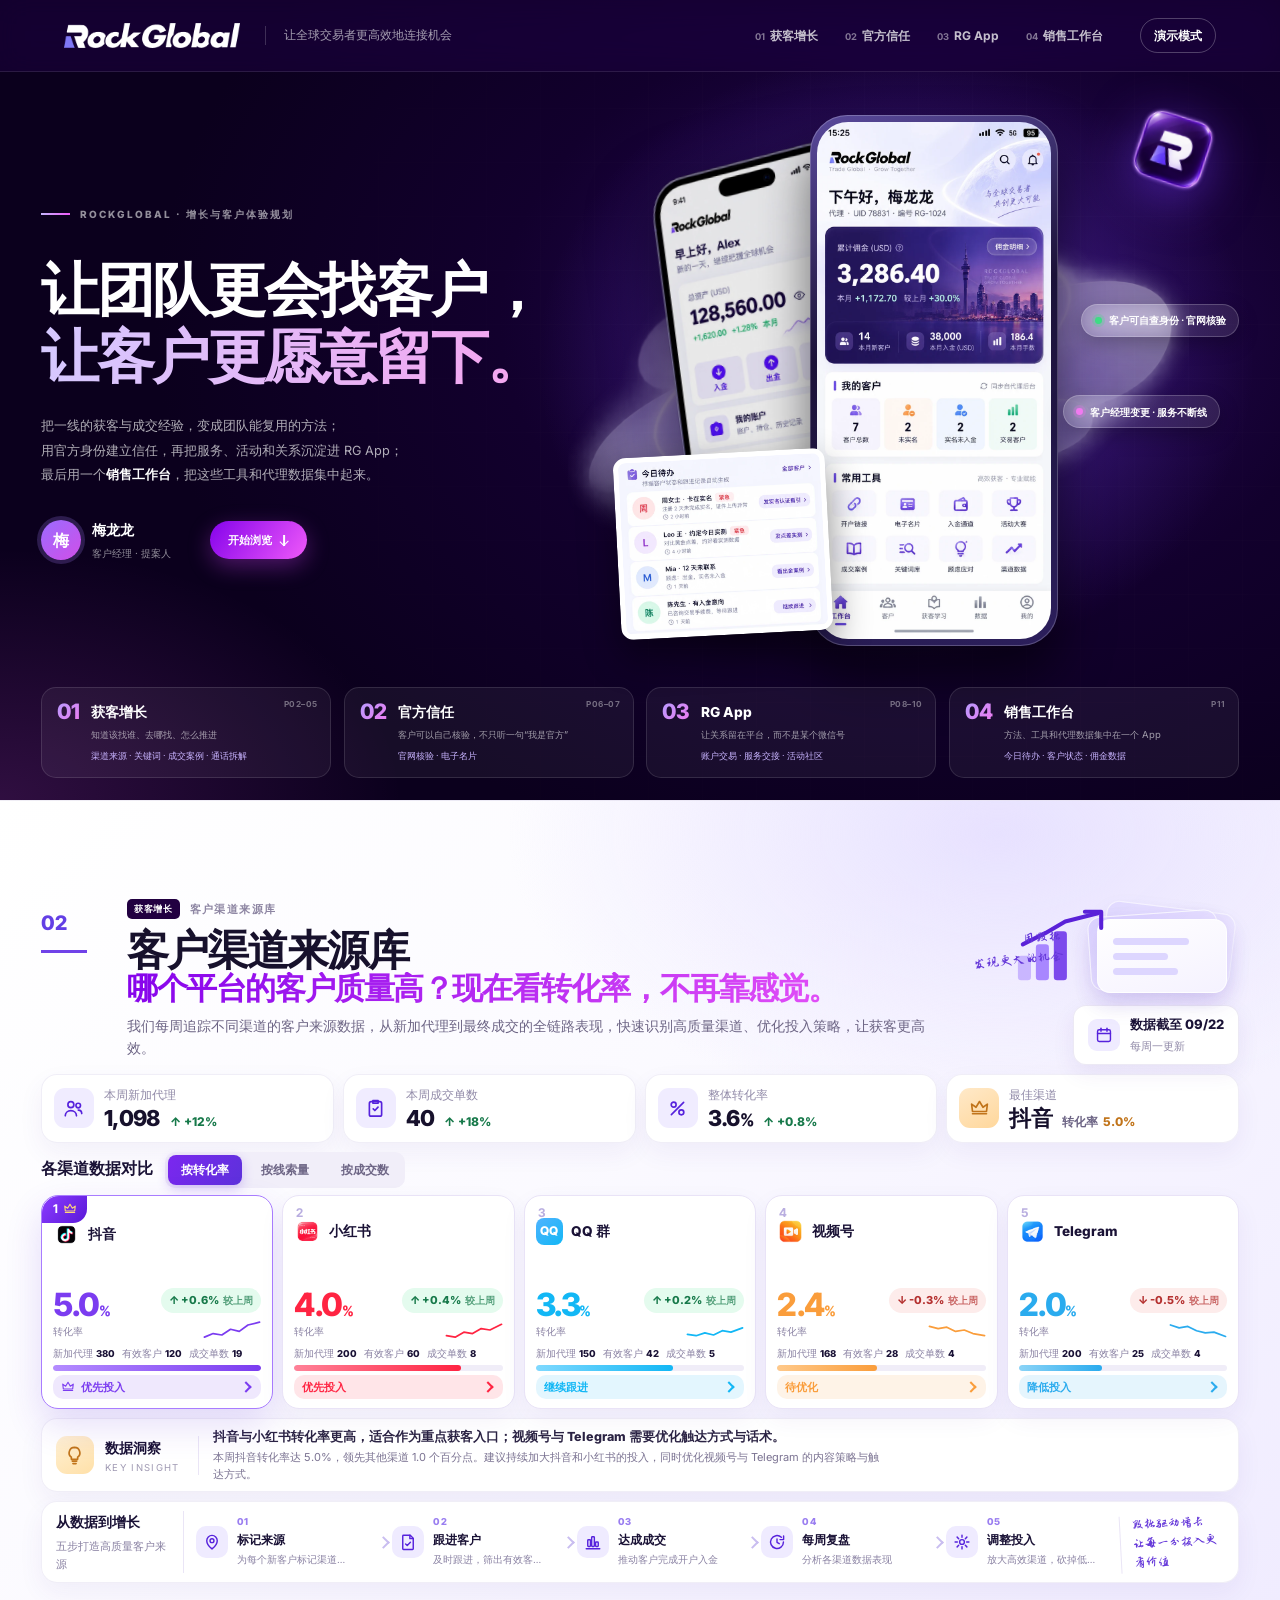
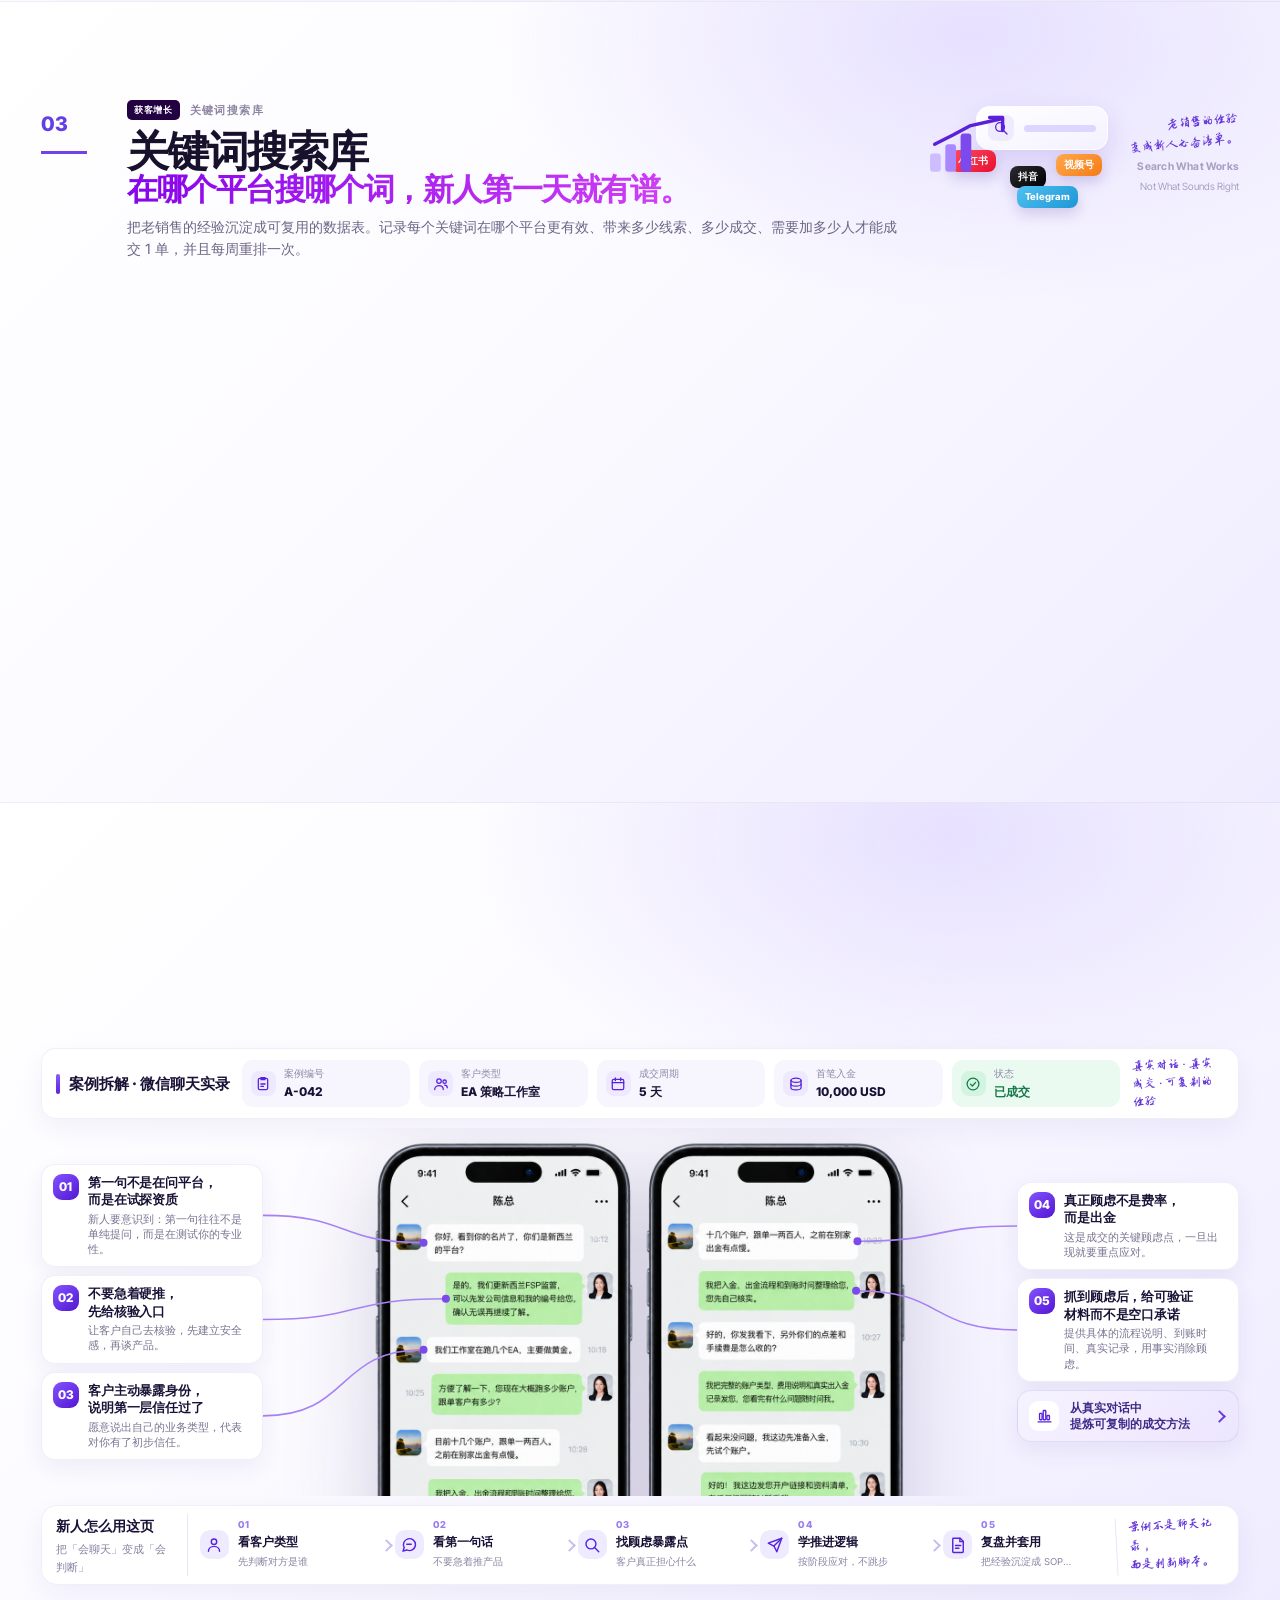
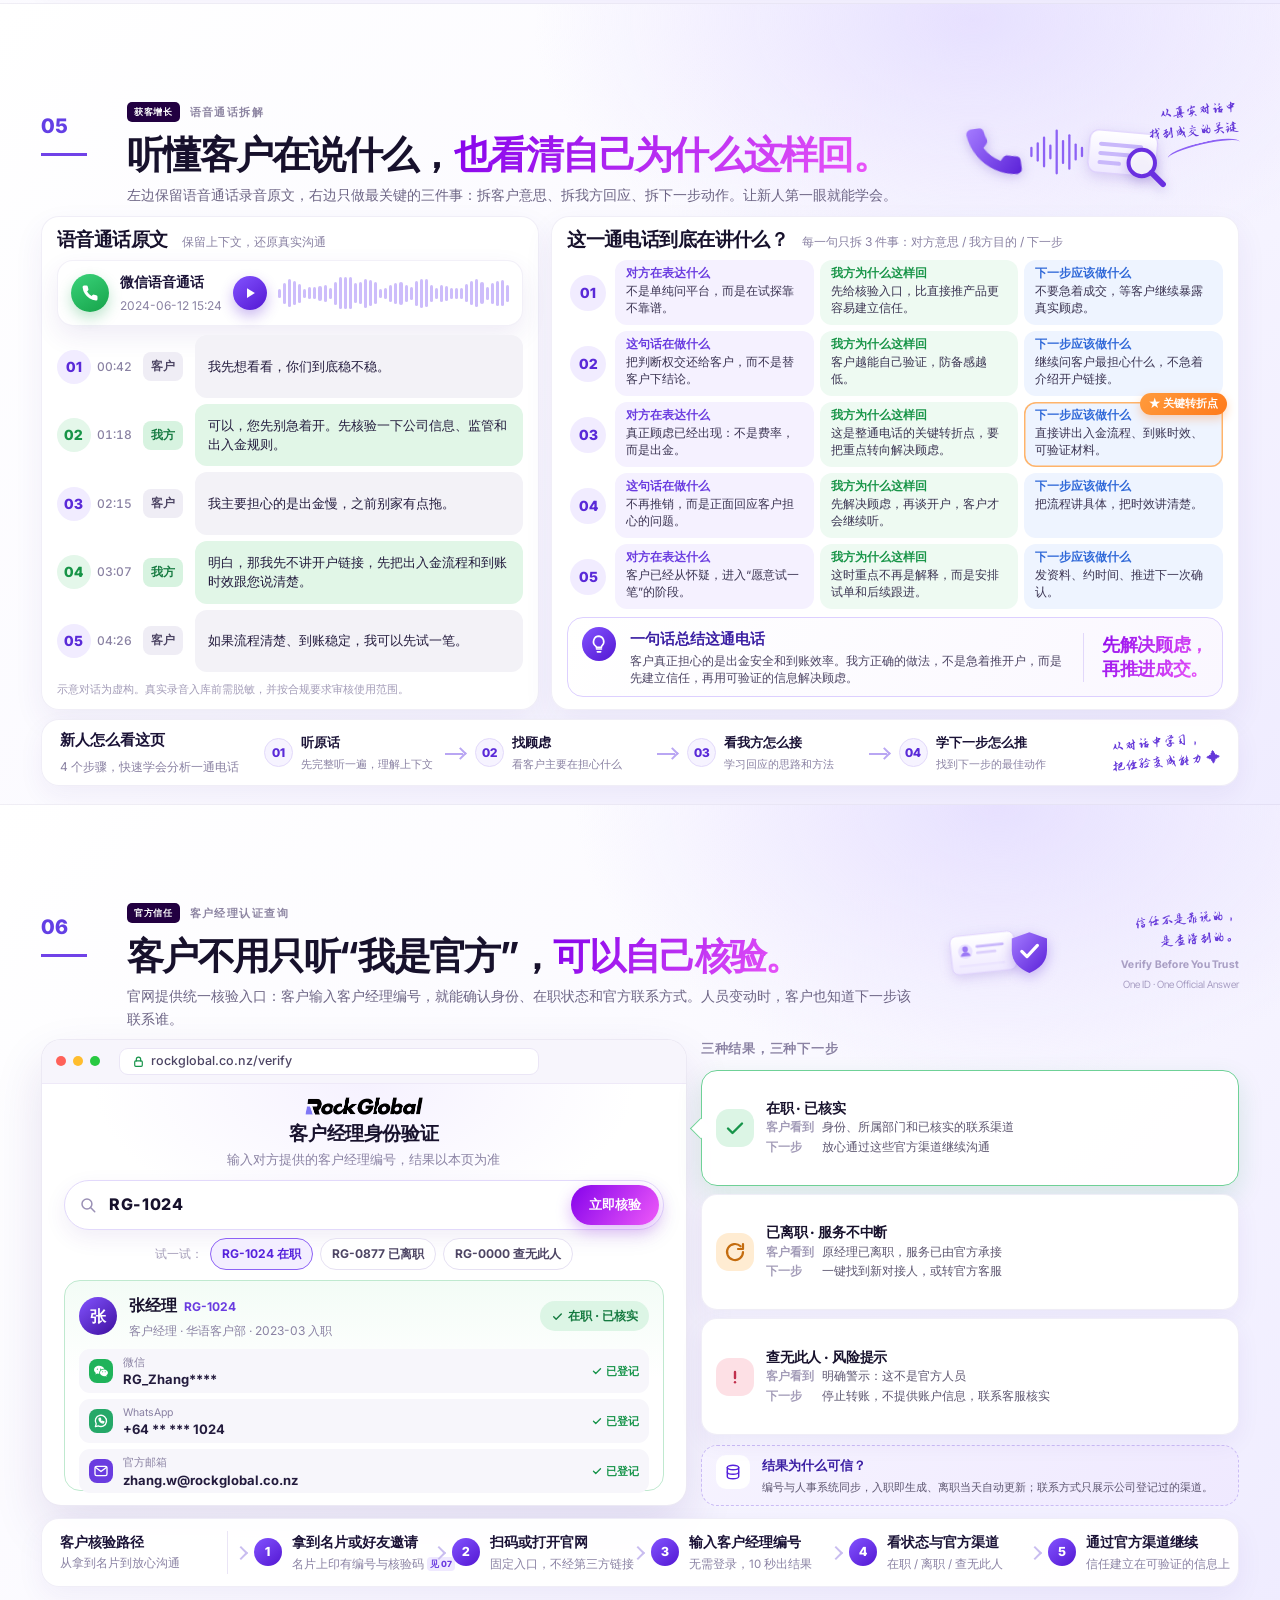
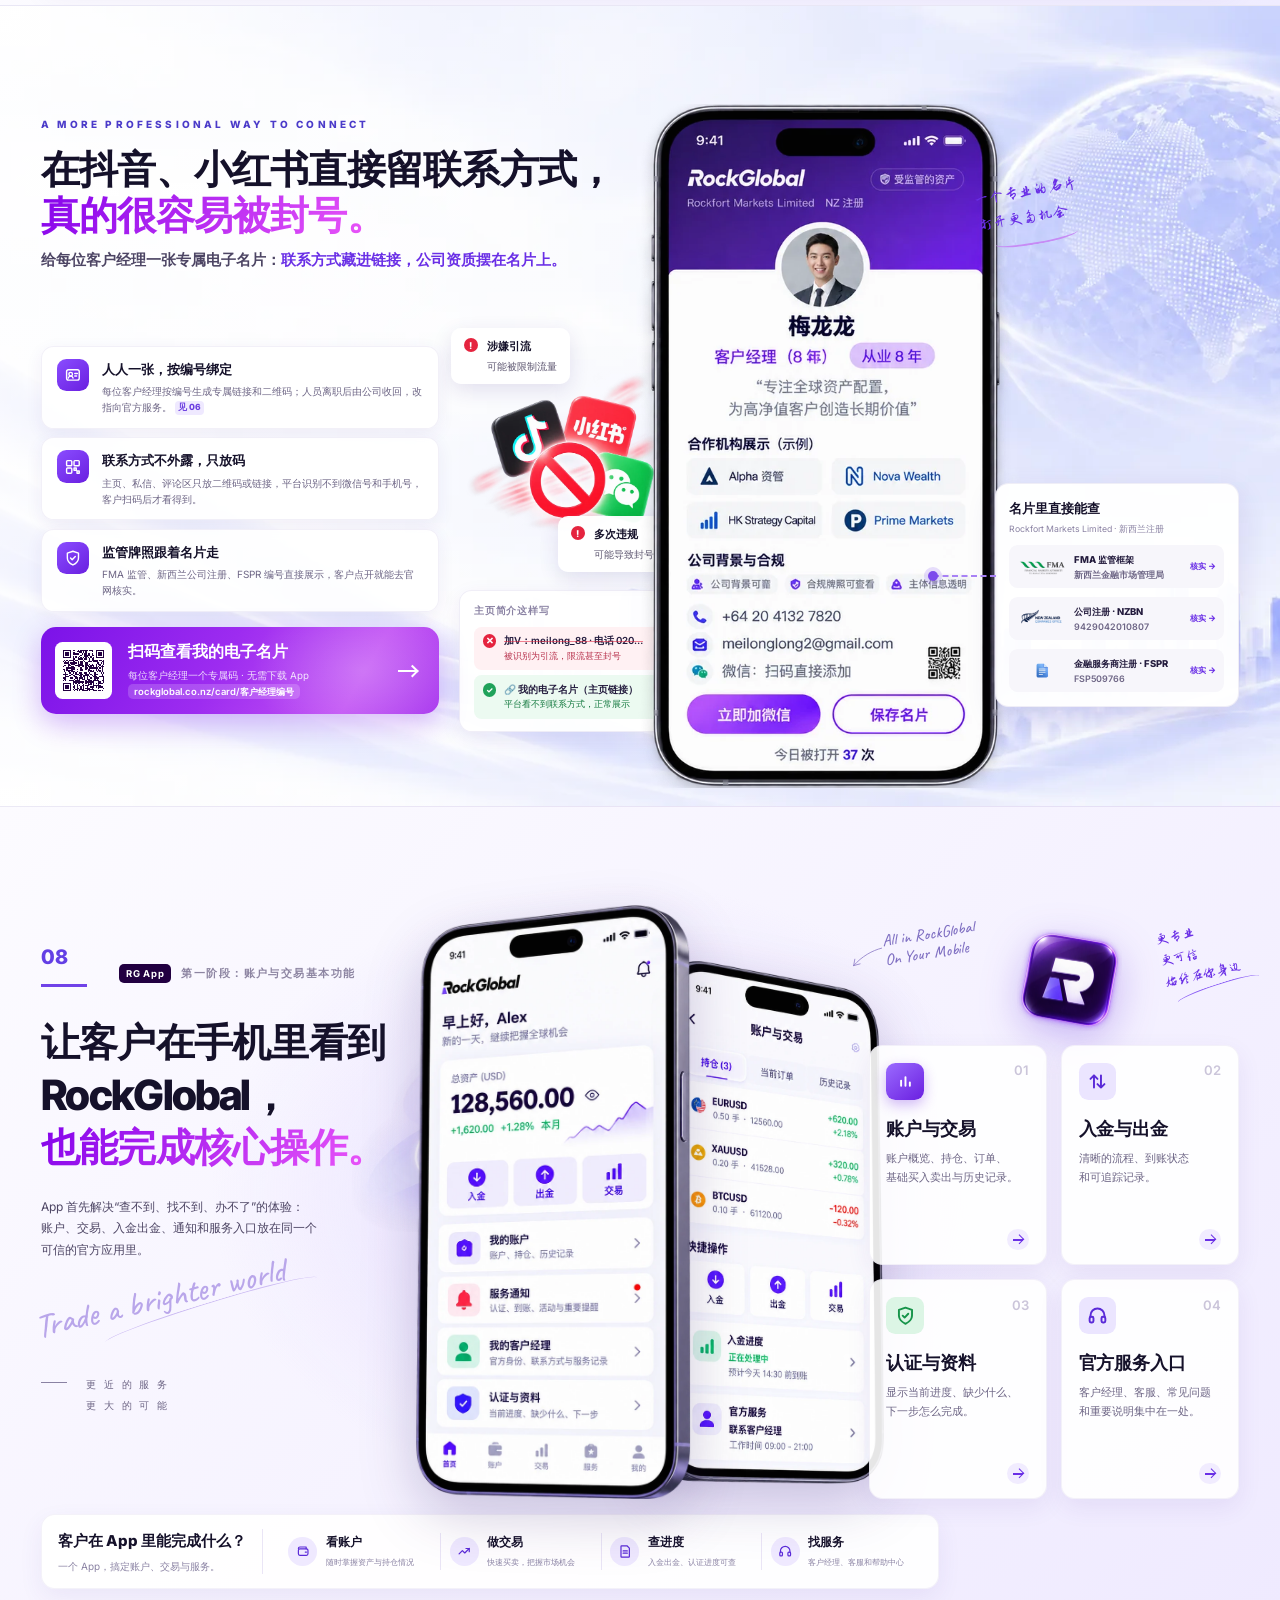
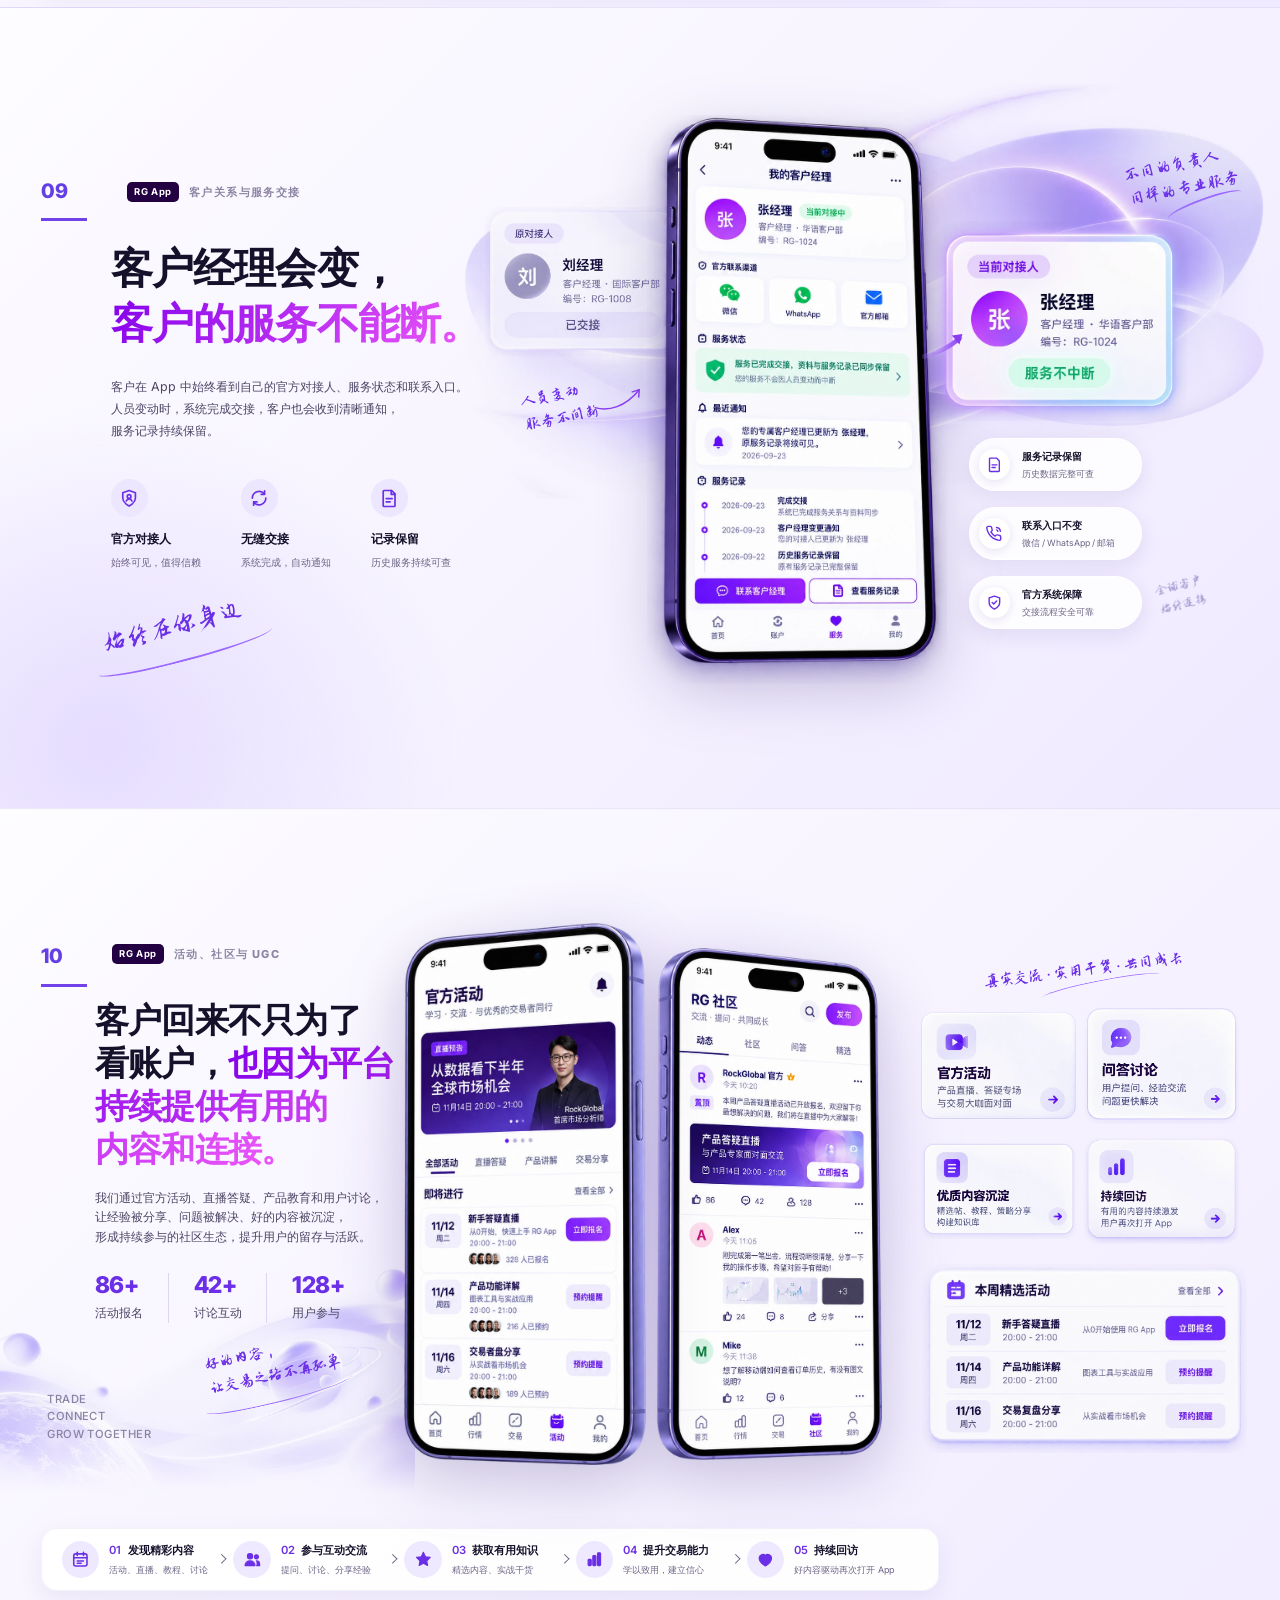
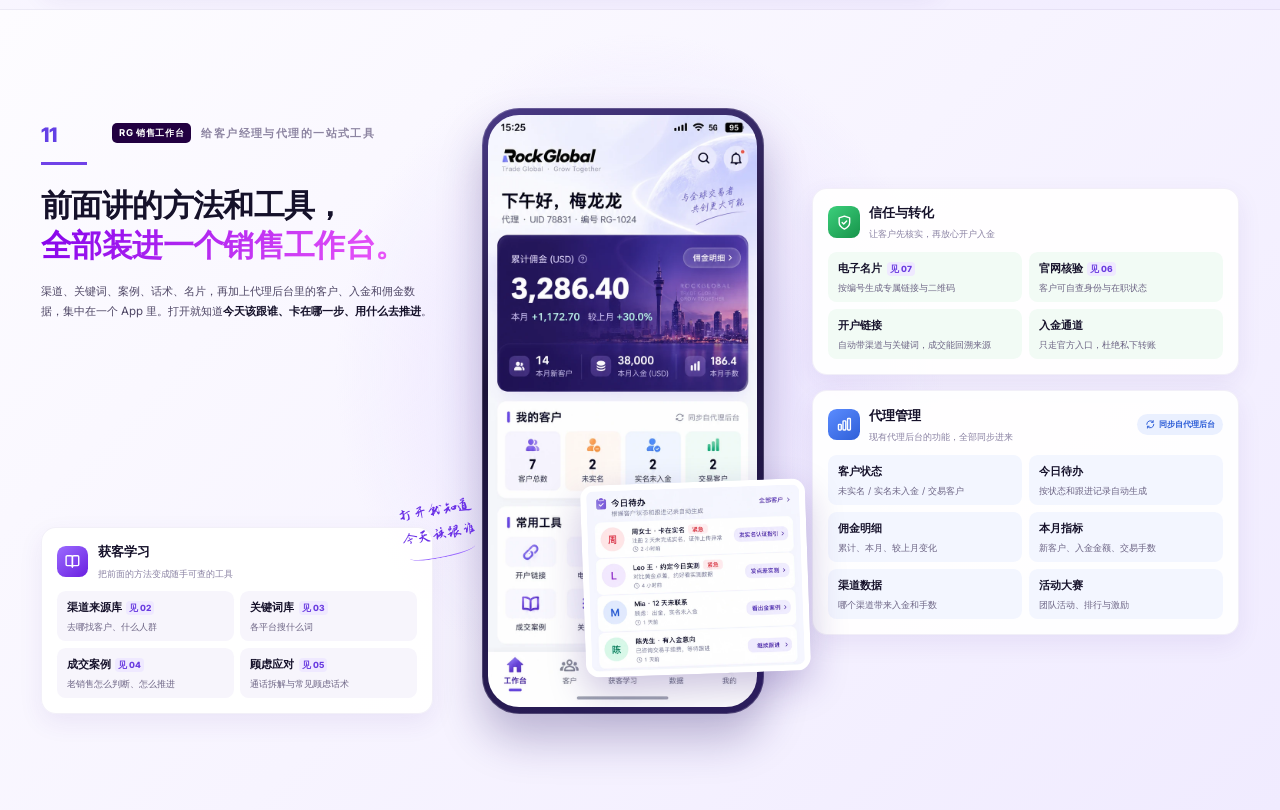
==== index.html @ e2df78d5 "Publish RockGlobal growth plan site for temporary sharing Co-Authored-By: Claude Opus 5.5 <noreply@a" ====
<!doctype html>
<html lang="zh-CN">
<head>
  <meta charset="utf-8">
  <meta name="viewport" content="width=1440">
  <title>RockGlobal 增长与客户体验规划 · 梅龙龙</title>
  <meta name="description" content="从客户画像、成交方法与官方信任体系，到 RG App 的长期留存规划。">
  <meta name="theme-color" content="#220041"><meta name="robots" content="noindex">
  <link rel="preconnect" href="https://fonts.googleapis.com"><link rel="preconnect" href="https://fonts.gstatic.com" crossorigin>
  <link href="https://fonts.googleapis.com/css2?family=Inter:wght@400;500;600;700;800&family=Inter+Tight:wght@700;800&family=Zhi+Mang+Xing&family=Caveat:wght@500;600&display=swap" rel="stylesheet">
  <link rel="stylesheet" href="css/site.css?v=d1">
  <link rel="stylesheet" href="css/deck.css?v=d1">
  <link rel="stylesheet" href="css/page2.css?v=d1">
  <link rel="stylesheet" href="css/deck-page.css?v=d1">
  <link rel="stylesheet" href="css/page02.css?v=d1">
  <link rel="stylesheet" href="css/page03.css?v=d1">
  <link rel="stylesheet" href="css/page04.css?v=d1">
  <link rel="stylesheet" href="css/page05.css?v=d1">
  <link rel="stylesheet" href="css/page06.css?v=d1">
  <link rel="stylesheet" href="css/page07.css?v=d1">
  <link rel="stylesheet" href="css/page08.css?v=d1">
  <link rel="stylesheet" href="css/page09.css?v=d1">
  <link rel="stylesheet" href="css/page10.css?v=d1">
  <link rel="stylesheet" href="css/page11.css?v=d1">
  <link rel="stylesheet" href="css/page01.css?v=d1">
</head>
<body>
<div id="progress" aria-hidden="true"></div>
<header id="nav"><a class="brand" href="#cover" aria-label="RockGlobal 首页"><img class="logo-light" src="assets/rg-logo.png" alt="RockGlobal"><img class="logo-dark" src="assets/rg-logo-dark.png" alt=""></a><span class="brand-tagline">让全球交易者更高效地连接机会</span><nav aria-label="规划章节"><a href="#s-insights" data-chapter="增长"><i>01</i>获客增长</a><a href="#s-verify" data-chapter="信任"><i>02</i>官方信任</a><a href="#s-app-core" data-chapter="App"><i>03</i>RG App</a><a href="#s-workbench" data-chapter="工作台"><i>04</i>销售工作台</a></nav><button id="present-toggle" type="button" aria-pressed="false">演示模式</button></header>
<aside id="page-control" aria-label="页面导航"><span id="page-title"></span><b id="page-number"></b><button id="page-prev" type="button" aria-label="上一页">↑</button><button id="page-next" type="button" aria-label="下一页">↓</button></aside>
<main>
  <section class="section hero dark g1-page" id="cover" data-chapter="开场" data-title="增长与客户体验规划">
    <div class="hero-glow" aria-hidden="true"></div>
    <div class="wrap g1-wrap">
      <div class="g1-main">
        <div class="g1-copy">
          <div class="eyebrow light reveal"><i></i>ROCKGLOBAL · 增长与客户体验规划</div>
          <h1 class="g1-title reveal">让团队更会找客户，<br><em>让客户更愿意留下。</em></h1>
          <p class="g1-lede reveal delay-1">把一线的获客与成交经验，变成团队能复用的方法；<br>用官方身份建立信任，再把服务、活动和关系沉淀进 RG App；<br>最后用一个<b>销售工作台</b>，把这些工具和代理数据集中起来。</p>
          <div class="g1-author reveal delay-2">
            <span class="g1-mono" aria-hidden="true">梅</span>
            <div><b>梅龙龙</b><span>客户经理 · 提案人</span></div>
            <a class="g1-start" href="#s-insights">开始浏览<i aria-hidden="true"></i></a>
          </div>
        </div>

        <div class="g1-art reveal delay-1" aria-hidden="true">
          <img class="g1-glow" src="assets/p8-glow.webp" alt="">
          <img class="g1-back" src="assets/p8-phone-home.webp" alt="">
          <div class="g1-front"><img src="assets/p11-workbench.webp" alt=""></div>
          <img class="g1-todo" src="assets/p11-todo.webp" alt="">
          <img class="g1-icon" src="assets/p8-app-icon.webp" alt="">
          <div class="g1-chip c1"><i></i>客户可自查身份 · 官网核验</div>
          <div class="g1-chip c2"><i></i>客户经理变更 · 服务不断线</div>
        </div>
      </div>

      <nav class="g1-toc reveal delay-2" aria-label="目录">
        <a href="#s-insights"><span class="g1-no">01</span><div><b>获客增长</b><small>知道该找谁、去哪找、怎么推进</small><em>渠道来源 · 关键词 · 成交案例 · 通话拆解</em></div><i class="g1-pages">P02–05</i></a>
        <a href="#s-verify"><span class="g1-no">02</span><div><b>官方信任</b><small>客户可以自己核验，不只听一句“我是官方”</small><em>官网核验 · 电子名片</em></div><i class="g1-pages">P06–07</i></a>
        <a href="#s-app-core"><span class="g1-no">03</span><div><b>RG App</b><small>让关系留在平台，而不是某个微信号</small><em>账户交易 · 服务交接 · 活动社区</em></div><i class="g1-pages">P08–10</i></a>
        <a href="#s-workbench"><span class="g1-no">04</span><div><b>销售工作台</b><small>方法、工具和代理数据集中在一个 App</small><em>今日待办 · 客户状态 · 佣金数据</em></div><i class="g1-pages">P11</i></a>
      </nav>
    </div>
  </section>
  <!-- ═══════════════════ PAGE 02 ═══════════════════ -->
  <section class="section dk-page g2-page" id="s-insights" data-chapter="增长" data-title="客户渠道来源库"><div class="wrap dk-wrap">

    <header class="g2-head reveal">
      <div class="dk-head-no"><b>02</b><i></i></div>
      <div class="dk-head-copy">
        <div class="eyebrow"><b>获客增长</b><span>客户渠道来源库</span></div>
        <h2 class="dk-title"><strong>客户渠道来源库</strong><em>哪个平台的客户质量高？现在看转化率，不再靠感觉。</em></h2>
        <p class="dk-desc">我们每周追踪不同渠道的客户来源数据，从新加代理到最终成交的全链路表现，快速识别高质量渠道、优化投入策略，让获客更高效。</p>
      </div>
      <aside class="g2-head-side">
        <div class="g2-art" aria-hidden="true">
          <i class="g2-art-card c3"></i><i class="g2-art-card c2"></i>
          <div class="g2-art-card c1"><s></s><s></s><s></s></div>
          <svg class="g2-art-rise" viewBox="0 0 120 92" aria-hidden="true">
            <rect x="6" y="58" width="16" height="30" rx="4" fill="#c9b6ff"/>
            <rect x="28" y="44" width="16" height="44" rx="4" fill="#a887ff"/>
            <rect x="50" y="28" width="16" height="60" rx="4" fill="#7c4aec"/>
            <path d="M12 44 L40 30 L64 16 L104 6" fill="none" stroke="#5a21d8" stroke-width="5" stroke-linecap="round" stroke-linejoin="round"/>
            <path d="M88 4 H108 V24" fill="none" stroke="#5a21d8" stroke-width="5" stroke-linecap="round" stroke-linejoin="round"/>
          </svg>
        </div>
        <div class="dk-hand">用数据<br>发现更大的机会</div>
        <div class="g2-when"><span class="g2-when-ic"><svg viewBox="0 0 24 24" fill="none" stroke="currentColor" stroke-width="1.9" stroke-linecap="round" stroke-linejoin="round"><rect x="3.4" y="5" width="17.2" height="15.6" rx="2.2"/><path d="M3.4 10h17.2"/><path d="M8 3v4"/><path d="M16 3v4"/></svg></span><div><b>数据截至 09/22</b><small>每周一更新</small></div></div>
      </aside>
    </header>

    <ul class="g2-kpi reveal delay-1">
      <li><span class="g2-k-ic"><svg viewBox="0 0 24 24" fill="none" stroke="currentColor" stroke-width="1.9" stroke-linecap="round" stroke-linejoin="round"><circle cx="9" cy="7.6" r="3.4"/><path d="M2.6 20.4c0-3.7 2.9-6 6.4-6s6.4 2.3 6.4 6"/><circle cx="17.4" cy="8.6" r="2.6"/><path d="M17.4 13.8c2.4 0 4 1.7 4 4"/></svg></span><div><small>本周新加代理</small><div class="g2-k-row"><b>1,098</b><em class="up">↑ +12%<i>较上周</i></em></div></div></li>
      <li><span class="g2-k-ic"><svg viewBox="0 0 24 24" fill="none" stroke="currentColor" stroke-width="1.9" stroke-linecap="round" stroke-linejoin="round"><rect x="5" y="4.2" width="14" height="16.6" rx="2"/><path d="M9 3h6v3H9z"/><path d="M9.4 12.4l1.9 1.9 3.6-3.8"/></svg></span><div><small>本周成交单数</small><div class="g2-k-row"><b>40</b><em class="up">↑ +18%<i>较上周</i></em></div></div></li>
      <li><span class="g2-k-ic"><svg viewBox="0 0 24 24" fill="none" stroke="currentColor" stroke-width="1.9" stroke-linecap="round" stroke-linejoin="round"><circle cx="7.6" cy="7.6" r="2.8"/><circle cx="16.4" cy="16.4" r="2.8"/><path d="M19 5 5 19"/></svg></span><div><small>整体转化率</small><div class="g2-k-row"><b>3.6<s>%</s></b><em class="up">↑ +0.8%<i>较上周</i></em></div></div></li>
      <li class="gold"><span class="g2-k-ic"><svg viewBox="0 0 24 24" fill="none" stroke="currentColor" stroke-width="1.9" stroke-linecap="round" stroke-linejoin="round"><path d="M4 18h16"/><path d="M4 15.4 3 7l5 3.6L12 4l4 6.6L21 7l-1 8.4Z"/></svg></span><div><small>最佳渠道</small><div class="g2-k-row"><b>抖音</b><em class="plain">转化率 <u>5.0%</u></em></div></div></li>
    </ul>

    <div class="g2-cmp">
      <b>各渠道数据对比</b>
      <small>数据每周更新 · 更新时间 2026/09/22</small>
      <div class="g2-tabs"><button class="on" type="button">按转化率</button><button type="button">按线索量</button><button type="button">按成交数</button></div>
    </div>

    <ol class="g2-cards reveal delay-2">
      <li class="g2-c douyin is-top">
            <div class="g2-c-rank"><b>1</b><span class="g2-c-crown"><svg viewBox="0 0 24 24" fill="none" stroke="currentColor" stroke-width="1.9" stroke-linecap="round" stroke-linejoin="round"><path d="M4 18h16"/><path d="M4 15.4 3 7l5 3.6L12 4l4 6.6L21 7l-1 8.4Z"/></svg></span></div>
            <div class="g2-c-id"><img src="assets/icon-douyin.png" alt="抖音"><div><b>抖音</b><small>短视频内容，精准流量</small></div></div>
            <div class="g2-c-mid">
              <div class="g2-c-rate"><b>5.0<small>%</small></b><span>转化率</span></div>
              <div class="g2-c-side">
                <em class="up">↑ +0.6%<i>较上周</i></em>
                <svg class="g2-c-spark" viewBox="0 0 80 28" preserveAspectRatio="none" aria-hidden="true"><polyline points="2,24 14,19 26,21 38,13 50,16 62,7 78,3"/></svg>
              </div>
            </div>
            <div class="g2-c-stat"><span>新加代理 <b>380</b></span><span>有效客户 <b>120</b></span><span>成交单数 <b>19</b></span></div>
            <div class="g2-c-bar"><i style="width:100%"></i></div>
            <button class="g2-c-act" type="button"><i class="g2-c-crown-s"><svg viewBox="0 0 24 24" fill="none" stroke="currentColor" stroke-width="1.9" stroke-linecap="round" stroke-linejoin="round"><path d="M4 18h16"/><path d="M4 15.4 3 7l5 3.6L12 4l4 6.6L21 7l-1 8.4Z"/></svg></i>优先投入<i class="g2-c-go"></i></button>
          </li>
          <li class="g2-c xhs">
            <div class="g2-c-rank"><b>2</b></div>
            <div class="g2-c-id"><img src="assets/icon-xhs.png" alt="小红书"><div><b>小红书</b><small>内容种草，高质量用户</small></div></div>
            <div class="g2-c-mid">
              <div class="g2-c-rate"><b>4.0<small>%</small></b><span>转化率</span></div>
              <div class="g2-c-side">
                <em class="up">↑ +0.4%<i>较上周</i></em>
                <svg class="g2-c-spark" viewBox="0 0 80 28" preserveAspectRatio="none" aria-hidden="true"><polyline points="2,22 14,24 26,17 38,19 50,12 62,14 78,6"/></svg>
              </div>
            </div>
            <div class="g2-c-stat"><span>新加代理 <b>200</b></span><span>有效客户 <b>60</b></span><span>成交单数 <b>8</b></span></div>
            <div class="g2-c-bar"><i style="width:80%"></i></div>
            <button class="g2-c-act" type="button">优先投入<i class="g2-c-go"></i></button>
          </li>
          <li class="g2-c qq">
            <div class="g2-c-rank"><b>3</b></div>
            <div class="g2-c-id"><i class="g2-qq">QQ</i><div><b>QQ 群</b><small>社群运营，精准用户</small></div></div>
            <div class="g2-c-mid">
              <div class="g2-c-rate"><b>3.3<small>%</small></b><span>转化率</span></div>
              <div class="g2-c-side">
                <em class="up">↑ +0.2%<i>较上周</i></em>
                <svg class="g2-c-spark" viewBox="0 0 80 28" preserveAspectRatio="none" aria-hidden="true"><polyline points="2,20 14,22 26,18 38,21 50,15 62,17 78,11"/></svg>
              </div>
            </div>
            <div class="g2-c-stat"><span>新加代理 <b>150</b></span><span>有效客户 <b>42</b></span><span>成交单数 <b>5</b></span></div>
            <div class="g2-c-bar"><i style="width:66%"></i></div>
            <button class="g2-c-act" type="button">继续跟进<i class="g2-c-go"></i></button>
          </li>
          <li class="g2-c video">
            <div class="g2-c-rank"><b>4</b></div>
            <div class="g2-c-id"><img src="assets/icon-video.png" alt="视频号"><div><b>视频号</b><small>内容分发，潜力用户</small></div></div>
            <div class="g2-c-mid">
              <div class="g2-c-rate"><b>2.4<small>%</small></b><span>转化率</span></div>
              <div class="g2-c-side">
                <em class="down">↓ -0.3%<i>较上周</i></em>
                <svg class="g2-c-spark" viewBox="0 0 80 28" preserveAspectRatio="none" aria-hidden="true"><polyline points="2,9 14,12 26,10 38,16 50,14 62,19 78,22"/></svg>
              </div>
            </div>
            <div class="g2-c-stat"><span>新加代理 <b>168</b></span><span>有效客户 <b>28</b></span><span>成交单数 <b>4</b></span></div>
            <div class="g2-c-bar"><i style="width:48%"></i></div>
            <button class="g2-c-act" type="button">待优化<i class="g2-c-go"></i></button>
          </li>
          <li class="g2-c tg">
            <div class="g2-c-rank"><b>5</b></div>
            <div class="g2-c-id"><img src="assets/icon-telegram.png" alt="Telegram"><div><b>Telegram</b><small>海外流量，长期价值</small></div></div>
            <div class="g2-c-mid">
              <div class="g2-c-rate"><b>2.0<small>%</small></b><span>转化率</span></div>
              <div class="g2-c-side">
                <em class="down">↓ -0.5%<i>较上周</i></em>
                <svg class="g2-c-spark" viewBox="0 0 80 28" preserveAspectRatio="none" aria-hidden="true"><polyline points="2,7 14,11 26,9 38,15 50,18 62,17 78,23"/></svg>
              </div>
            </div>
            <div class="g2-c-stat"><span>新加代理 <b>200</b></span><span>有效客户 <b>25</b></span><span>成交单数 <b>4</b></span></div>
            <div class="g2-c-bar"><i style="width:40%"></i></div>
            <button class="g2-c-act" type="button">降低投入<i class="g2-c-go"></i></button>
          </li>
    </ol>

    <div class="g2-insight reveal delay-3">
      <div class="g2-in-tag"><span><svg viewBox="0 0 24 24" fill="none" stroke="currentColor" stroke-width="1.9" stroke-linecap="round" stroke-linejoin="round"><path d="M9.4 18.4h5.2"/><path d="M10.2 21.2h3.6"/><path d="M12 2.8a6.2 6.2 0 0 1 3.6 11.2v2.4H8.4V14A6.2 6.2 0 0 1 12 2.8Z"/></svg></span><div><b>数据洞察</b><small>KEY INSIGHT</small></div></div>
      <div class="g2-in-body">
        <b>抖音与小红书转化率更高，适合作为重点获客入口；视频号与 Telegram 需要优化触达方式与话术。</b>
        <p>本周抖音转化率达 5.0%，领先其他渠道 1.0 个百分点。建议持续加大抖音和小红书的投入，同时优化视频号与 Telegram 的内容策略与触达方式。</p>
      </div>
    </div>

    <nav class="g2-flow reveal delay-3" aria-label="从数据到增长">
      <div class="g2-flow-label"><b>从数据到增长</b><small>五步打造高质量客户来源</small></div>
      <ol>
        <li><span class="g2-f-ic"><svg viewBox="0 0 24 24" fill="none" stroke="currentColor" stroke-width="1.9" stroke-linecap="round" stroke-linejoin="round"><path d="M12 21.2s7-5.6 7-11a7 7 0 1 0-14 0c0 5.4 7 11 7 11Z"/><circle cx="12" cy="10.2" r="2.6"/></svg></span><div><i>01</i><b>标记来源</b><small>为每个新客户标记渠道<span class="dk-ref">见 06</span></small></div></li>
        <li><span class="g2-f-ic"><svg viewBox="0 0 24 24" fill="none" stroke="currentColor" stroke-width="1.9" stroke-linecap="round" stroke-linejoin="round"><path d="M6 3h9l4 4v14a1 1 0 0 1-1 1H6a1 1 0 0 1-1-1V4a1 1 0 0 1 1-1Z"/><path d="M14.5 3v4.5H19"/><path d="M8.8 14.6 11 16.8l4.2-4.4"/></svg></span><div><i>02</i><b>跟进客户</b><small>及时跟进，筛出有效客户</small></div></li>
        <li><span class="g2-f-ic"><svg viewBox="0 0 24 24" fill="none" stroke="currentColor" stroke-width="1.9" stroke-linecap="round" stroke-linejoin="round"><path d="M3 21h18"/><rect x="5" y="9" width="3.6" height="9" rx="1"/><rect x="10.2" y="5" width="3.6" height="13" rx="1"/><rect x="15.4" y="12" width="3.6" height="6" rx="1"/></svg></span><div><i>03</i><b>达成成交</b><small>推动客户完成开户入金</small></div></li>
        <li><span class="g2-f-ic"><svg viewBox="0 0 24 24" fill="none" stroke="currentColor" stroke-width="1.9" stroke-linecap="round" stroke-linejoin="round"><path d="M20.6 12a8.6 8.6 0 1 1-2.8-6.3"/><path d="M20.8 4v4.8H16"/><path d="M12 8v4.4l3 1.8"/></svg></span><div><i>04</i><b>每周复盘</b><small>分析各渠道数据表现</small></div></li>
        <li><span class="g2-f-ic"><svg viewBox="0 0 24 24" fill="none" stroke="currentColor" stroke-width="1.9" stroke-linecap="round" stroke-linejoin="round"><circle cx="12" cy="12" r="3.2"/><path d="M12 2.8v3"/><path d="M12 18.2v3"/><path d="M2.8 12h3"/><path d="M18.2 12h3"/><path d="M5.5 5.5 7.6 7.6"/><path d="M16.4 16.4l2.1 2.1"/><path d="M18.5 5.5 16.4 7.6"/><path d="M7.6 16.4 5.5 18.5"/></svg></span><div><i>05</i><b>调整投入</b><small>放大高效渠道，砍掉低效</small></div></li>
      </ol>
      <div class="g2-flow-hand" aria-hidden="true">数据驱动增长<br>让每一分投入更有价值</div>
    </nav>

  </div></section>

  <!-- ═══════════════════ PAGE 03 ═══════════════════ -->
  <section class="section dk-page g3-page" id="s-keywords" data-chapter="增长" data-title="关键词搜索库"><div class="wrap dk-wrap">

    <header class="g3-head reveal">
      <div class="dk-head-no"><b>03</b><i></i></div>
      <div class="dk-head-copy">
        <div class="eyebrow"><b>获客增长</b><span>关键词搜索库</span></div>
        <h2 class="dk-title"><strong>关键词搜索库</strong><em>在哪个平台搜哪个词，新人第一天就有谱。</em></h2>
        <p class="dk-desc">把老销售的经验沉淀成可复用的数据表。记录每个关键词在哪个平台更有效、带来多少线索、多少成交、需要加多少人才能成交 1 单，并且每周重排一次。</p>
      </div>
      <aside class="g3-head-side">
        <div class="g3-art" aria-hidden="true">
          <div class="g3-art-box"><span class="g3-art-ic"><svg viewBox="0 0 24 24" fill="none" stroke="currentColor" stroke-width="1.9" stroke-linecap="round" stroke-linejoin="round"><circle cx="10.6" cy="10.6" r="6.6"/><path d="M15.4 15.4 21 21"/></svg></span><s></s></div>
          <span class="g3-chip a">小红书</span>
          <span class="g3-chip b">抖音</span>
          <span class="g3-chip c">视频号</span>
          <span class="g3-chip d">Telegram</span>
          <svg class="g3-art-rise" viewBox="0 0 110 78" aria-hidden="true">
            <rect x="4" y="50" width="14" height="24" rx="4" fill="#cdbcff"/>
            <rect x="24" y="38" width="14" height="36" rx="4" fill="#a887ff"/>
            <rect x="44" y="24" width="14" height="50" rx="4" fill="#7c4aec"/>
            <path d="M10 38 L34 26 L56 14 L96 5" fill="none" stroke="#5a21d8" stroke-width="4.5" stroke-linecap="round" stroke-linejoin="round"/>
            <path d="M82 3 H99 V20" fill="none" stroke="#5a21d8" stroke-width="4.5" stroke-linecap="round" stroke-linejoin="round"/>
          </svg>
        </div>
        <div class="g3-note">
          <div class="dk-hand">老销售的经验<br>变成新人必备清单。</div>
          <div class="dk-en"><b>Search What Works</b><span>Not What Sounds Right</span></div>
        </div>
      </aside>
    </header>

    <ul class="g3-kpi reveal delay-1">
      <li><span class="g3-k-ic"><svg viewBox="0 0 24 24" fill="none" stroke="currentColor" stroke-width="1.9" stroke-linecap="round" stroke-linejoin="round"><path d="M6 3h9l4 4v14a1 1 0 0 1-1 1H6a1 1 0 0 1-1-1V4a1 1 0 0 1 1-1Z"/><path d="M14.5 3v4.5H19"/><path d="M8.6 12.6h7"/><path d="M8.6 16.4h4.6"/></svg></span><div><small>本周新增关键词</small><div class="g3-k-row"><b>128</b><em class="up">↑ +9%<i>较上周</i></em></div></div></li>
      <li><span class="g3-k-ic"><svg viewBox="0 0 24 24" fill="none" stroke="currentColor" stroke-width="1.9" stroke-linecap="round" stroke-linejoin="round"><rect x="3.6" y="3.6" width="16.8" height="16.8" rx="4.4"/><path d="M8.2 12.2 11 15l5-5.4"/></svg></span><div><small>已验证可用词</small><div class="g3-k-row"><b>37</b><em class="up">↑ +6%<i>较上周</i></em></div></div></li>
      <li><span class="g3-k-ic"><svg viewBox="0 0 24 24" fill="none" stroke="currentColor" stroke-width="1.9" stroke-linecap="round" stroke-linejoin="round"><circle cx="7.6" cy="7.6" r="2.8"/><circle cx="16.4" cy="16.4" r="2.8"/><path d="M19 5 5 19"/></svg></span><div><small>整体平均转化率</small><div class="g3-k-row"><b>4.8<s>%</s></b><em class="up">↑ +0.5%<i>较上周</i></em></div></div></li>
      <li class="gold"><span class="g3-k-ic"><svg viewBox="0 0 24 24" fill="none" stroke="currentColor" stroke-width="1.9" stroke-linecap="round" stroke-linejoin="round"><path d="M4 18h16"/><path d="M4 15.4 3 7l5 3.6L12 4l4 6.6L21 7l-1 8.4Z"/></svg></span><div><small>最佳组合</small><div class="g3-k-row"><b>小红书 × 黄金EA</b><em class="plain">转化率 <u>8.3%</u></em></div></div></li>
    </ul>

    <div class="g3-board">

      <section class="g3-lib reveal delay-2" aria-label="团队关键词库">
        <div class="g3-lib-head">
          <b>团队关键词库</b>
          <small>同一个词在不同平台效果不一样，所以词和平台要绑在一起看</small>
          <span class="g3-resort"><span class="g3-resort-ic"><svg viewBox="0 0 24 24" fill="none" stroke="currentColor" stroke-width="1.9" stroke-linecap="round" stroke-linejoin="round"><rect x="3.4" y="5" width="17.2" height="15.6" rx="2.2"/><path d="M3.4 10h17.2"/><path d="M8 3v4"/><path d="M16 3v4"/></svg></span>每周一重排</span>
        </div>

        <div class="g3-cols" aria-hidden="true">
          <span>#</span><span>关键词</span><span>平台</span><span>效率</span><span>线索</span><span>成交</span>
          <span class="g3-col-key">加多少人成交 1 单</span><span>成交率</span><span>结论</span>
        </div>

        <ol class="g3-list">
          <li class="good">
            <span class="g3-no gold">1</span>
            <span class="g3-kw">黄金 EA</span>
            <span class="g3-plat"><img src="assets/icon-xhs.png" alt="小红书"><small>小红书</small></span>
            <span class="g3-eff"><i style="width:100%"></i></span>
            <span class="g3-leads">84</span>
            <span class="g3-deals">7</span>
            <span class="g3-need"><b>12</b><small>人</small></span>
            <span class="g3-rate">8.3<small>%</small></span>
            <span class="g3-flag">优先用</span>
          </li>
          <li class="good">
            <span class="g3-no silver">2</span>
            <span class="g3-kw">EA 跟单</span>
            <span class="g3-plat"><img src="assets/icon-douyin.png" alt="抖音"><small>抖音</small></span>
            <span class="g3-eff"><i style="width:76%"></i></span>
            <span class="g3-leads">128</span>
            <span class="g3-deals">8</span>
            <span class="g3-need"><b>16</b><small>人</small></span>
            <span class="g3-rate">6.3<small>%</small></span>
            <span class="g3-flag">优先用</span>
          </li>
          <li class="mid">
            <span class="g3-no bronze">3</span>
            <span class="g3-kw">MT5 跟单社区</span>
            <span class="g3-plat"><img src="assets/icon-video.png" alt="视频号"><small>视频号</small></span>
            <span class="g3-eff"><i style="width:52%"></i></span>
            <span class="g3-leads">69</span>
            <span class="g3-deals">3</span>
            <span class="g3-need"><b>23</b><small>人</small></span>
            <span class="g3-rate">4.3<small>%</small></span>
            <span class="g3-flag">可以用</span>
          </li>
          <li class="warn">
            <span class="g3-no ">4</span>
            <span class="g3-kw">外汇返佣</span>
            <span class="g3-plat"><img src="assets/icon-douyin.png" alt="抖音"><small>抖音</small></span>
            <span class="g3-eff"><i style="width:35%"></i></span>
            <span class="g3-leads">102</span>
            <span class="g3-deals">3</span>
            <span class="g3-need"><b>34</b><small>人</small></span>
            <span class="g3-rate">2.9<small>%</small></span>
            <span class="g3-flag">谨慎</span>
          </li>
          <li class="weak">
            <span class="g3-no ">5</span>
            <span class="g3-kw">低点差平台</span>
            <span class="g3-plat"><img src="assets/icon-telegram.png" alt="Telegram"><small>Telegram</small></span>
            <span class="g3-eff"><i style="width:26%"></i></span>
            <span class="g3-leads">47</span>
            <span class="g3-deals">1</span>
            <span class="g3-need"><b>47</b><small>人</small></span>
            <span class="g3-rate">2.1<small>%</small></span>
            <span class="g3-flag">淘汰</span>
          </li>
        </ol>

        <div class="g3-lib-foot">
          <span class="g3-pill old"><i><svg viewBox="0 0 24 24" fill="none" stroke="currentColor" stroke-width="1.9" stroke-linecap="round" stroke-linejoin="round"><circle cx="9" cy="7.6" r="3.4"/><path d="M2.6 20.4c0-3.7 2.9-6 6.4-6s6.4 2.3 6.4 6"/><circle cx="17.4" cy="8.6" r="2.6"/><path d="M17.4 13.8c2.4 0 4 1.7 4 4"/></svg></i>老销售</span>
          <small>经验不再靠「感觉」</small>
          <i class="g3-arrow"></i>
          <span class="g3-pill new"><i><svg viewBox="0 0 24 24" fill="none" stroke="currentColor" stroke-width="1.9" stroke-linecap="round" stroke-linejoin="round"><circle cx="9" cy="7.4" r="3.4"/><path d="M3.4 20.4c0-3.4 2.5-5.6 5.6-5.6 1 0 2 .23 2.8.65"/><path d="M14.6 16.4h6"/><path d="M14.6 20h6"/></svg></i>新人</span>
          <small class="g3-foot-say">打开这张表，今天做哪个平台就看哪个平台，从第一行开始照着用。</small>
        </div>
      </section>

      <section class="g3-how reveal delay-3" aria-label="这个库怎么跑起来">
        <div class="g3-how-title">这个库怎么跑起来</div>
        <div class="g3-how-grid">
          <article><span class="g3-h-ic"><svg viewBox="0 0 24 24" fill="none" stroke="currentColor" stroke-width="1.9" stroke-linecap="round" stroke-linejoin="round"><circle cx="10.6" cy="10.6" r="6.6"/><path d="M15.4 15.4 21 21"/></svg></span><span class="g3-h-deco"><svg viewBox="0 0 24 24" fill="none" stroke="currentColor" stroke-width="1.9" stroke-linecap="round" stroke-linejoin="round"><path d="M6 3h8l4 4v5.4"/><path d="M13.6 3v4.5H18"/><path d="M6 3a1 1 0 0 0-1 1v16a1 1 0 0 0 1 1h5"/><circle cx="17" cy="17" r="3.2"/><path d="M19.4 19.4 21.6 21.6"/></svg></span><i>01</i><h3>收词</h3><p>把大家真正在搜的词收集起来：搜索框里搜的、客户自己说出来的。</p></article>
          <article><span class="g3-h-ic"><svg viewBox="0 0 24 24" fill="none" stroke="currentColor" stroke-width="1.9" stroke-linecap="round" stroke-linejoin="round"><path d="M9.6 14.4a4.4 4.4 0 0 0 6.2 0l2.6-2.6a4.4 4.4 0 0 0-6.2-6.2L10.8 7"/><path d="M14.4 9.6a4.4 4.4 0 0 0-6.2 0l-2.6 2.6a4.4 4.4 0 0 0 6.2 6.2L13.2 17"/></svg></span><span class="g3-h-deco"><svg viewBox="0 0 24 24" fill="none" stroke="currentColor" stroke-width="1.9" stroke-linecap="round" stroke-linejoin="round"><path d="M9.6 14.4a4.4 4.4 0 0 0 6.2 0l2.6-2.6a4.4 4.4 0 0 0-6.2-6.2L10.8 7"/><path d="M14.4 9.6a4.4 4.4 0 0 0-6.2 0l-2.6 2.6a4.4 4.4 0 0 0 6.2 6.2L13.2 17"/></svg></span><i>02</i><h3>绑平台</h3><p>同一个词在抖音和视频号效果差很多，所以词和平台一起记。</p></article>
          <article><span class="g3-h-ic"><svg viewBox="0 0 24 24" fill="none" stroke="currentColor" stroke-width="1.9" stroke-linecap="round" stroke-linejoin="round"><path d="M3 21h18"/><rect x="5" y="9" width="3.6" height="9" rx="1"/><rect x="10.2" y="5" width="3.6" height="13" rx="1"/><rect x="15.4" y="12" width="3.6" height="6" rx="1"/></svg></span><span class="g3-h-deco"><svg viewBox="0 0 24 24" fill="none" stroke="currentColor" stroke-width="1.9" stroke-linecap="round" stroke-linejoin="round"><path d="M3 21h18"/><rect x="5" y="9" width="3.6" height="9" rx="1"/><rect x="10.2" y="5" width="3.6" height="13" rx="1"/><rect x="15.4" y="12" width="3.6" height="6" rx="1"/></svg></span><i>03</i><h3>跟到成交</h3><p>这个词搜来的人，最后有没有开户入金，结果回填到词上。</p></article>
          <article><span class="g3-h-ic"><svg viewBox="0 0 24 24" fill="none" stroke="currentColor" stroke-width="1.9" stroke-linecap="round" stroke-linejoin="round"><path d="M20.6 12a8.6 8.6 0 1 1-2.8-6.3"/><path d="M20.8 4v4.8H16"/></svg></span><span class="g3-h-deco"><svg viewBox="0 0 24 24" fill="none" stroke="currentColor" stroke-width="1.9" stroke-linecap="round" stroke-linejoin="round"><path d="M20.6 12a8.6 8.6 0 1 1-2.8-6.3"/><path d="M20.8 4v4.8H16"/></svg></span><i>04</i><h3>每周重排</h3><p>效率重排一次，好词往上走，长期不出单的词沉到底部淘汰。</p></article>
          <article class="wide"><span class="g3-h-ic"><svg viewBox="0 0 24 24" fill="none" stroke="currentColor" stroke-width="1.9" stroke-linecap="round" stroke-linejoin="round"><circle cx="9" cy="7.4" r="3.4"/><path d="M3.4 20.4c0-3.4 2.5-5.6 5.6-5.6 1 0 2 .23 2.8.65"/><path d="M14.6 16.4h6"/><path d="M14.6 20h6"/></svg></span><span class="g3-h-deco"><svg viewBox="0 0 24 24" fill="none" stroke="currentColor" stroke-width="1.9" stroke-linecap="round" stroke-linejoin="round"><circle cx="9" cy="7.4" r="3.4"/><path d="M3.4 20.4c0-3.4 2.5-5.6 5.6-5.6 1 0 2 .23 2.8.65"/><path d="M14.6 16.4h6"/><path d="M14.6 20h6"/></svg></span><i>05</i><h3>新人直接用</h3><p>新人不用再去问「我该搜什么」，也不用自己试错三个月——打开词库，从排在最前面的词开始。</p></article>
        </div>
      </section>

    </div>

    <nav class="g3-path reveal delay-3" aria-label="新人上手路径">
      <div class="g3-path-label"><b>新人上手路径</b><small>不靠带教，拿这张表就能开工</small></div>
      <ol>
        <li><span>1</span><div><b>打开词库</b><small>不用先问人</small></div></li>
        <li><span>2</span><div><b>按平台找词</b><small>今天做抖音就看抖音</small></div></li>
        <li><span>3</span><div><b>照着搜、加人</b><small>从第一行开始</small></div></li>
        <li><span>4</span><div><b>加到的人标来源<span class="dk-ref">见 06</span></b><small>回流到渠道库</small></div></li>
        <li><span>5</span><div><b>周一看效率</b><small>自己慢慢找到感觉</small></div></li>
      </ol>
      <div class="g3-path-hand" aria-hidden="true">让经验变成流程<br>让流程变成增长</div>
    </nav>

  </div></section>

  <section class="section dk-page g4-page" id="s-cases" data-chapter="增长" data-title="成交案例拆解"><div class="wrap dk-wrap">

    <header class="g4-head reveal">
      <div class="dk-head-no"><b>04</b><i></i></div>
      <div class="dk-head-copy">
        <div class="eyebrow"><b>获客增长</b><span>成交案例拆解</span></div>
        <h2 class="dk-title"><strong>成交案例拆解</strong><em>把老销售的判断过程，直接做成新人能照着学的案例。</em></h2>
        <p class="dk-desc">拆解真实成交聊天记录，让新人看懂客户的判断、顾虑、推进和成交逻辑，快速掌握可复制的方法。</p>
      </div>
      <aside class="g4-head-side">
        <div class="g4-art" aria-hidden="true">
          <i class="g4-art-bub b1"><s></s><s></s><s></s></i>
          <i class="g4-art-bub b2"><s></s><s></s></i>
          <i class="g4-art-sheet s2"></i>
          <div class="g4-art-card"><b>从对话中<br>看懂客户意图</b></div>
          <svg class="g4-art-lens" viewBox="0 0 64 64" aria-hidden="true">
            <circle cx="26" cy="26" r="19" fill="rgba(255,255,255,.72)" stroke="#5a21d8" stroke-width="5"/>
            <path d="M40 40 L57 57" stroke="#5a21d8" stroke-width="8" stroke-linecap="round"/>
          </svg>
        </div>
        <div class="g4-note-side">
          <div class="dk-hand">好的成交，<br>始于听懂客户的真实需求。</div>
          <div class="dk-en"><b>See The Intent</b><span>Then Guide The Reply</span></div>
        </div>
      </aside>
    </header>

    <div class="g4-meta reveal delay-1">
      <div class="g4-meta-title">案例拆解 · 微信聊天实录</div>
      <ul>
        <li><span><svg viewBox="0 0 24 24" fill="none" stroke="currentColor" stroke-width="1.9" stroke-linecap="round" stroke-linejoin="round"><rect x="5" y="3.4" width="14" height="17.2" rx="2.2"/><path d="M9 2.6h6v3H9z"/><path d="M8.8 12h6.4"/><path d="M8.8 15.6h4"/></svg></span><div><small>案例编号</small><b>A-042</b></div></li>
        <li><span><svg viewBox="0 0 24 24" fill="none" stroke="currentColor" stroke-width="1.9" stroke-linecap="round" stroke-linejoin="round"><circle cx="9" cy="7.6" r="3.4"/><path d="M2.6 20.4c0-3.7 2.9-6 6.4-6s6.4 2.3 6.4 6"/><circle cx="17.4" cy="8.6" r="2.6"/><path d="M17.4 13.8c2.4 0 4 1.7 4 4"/></svg></span><div><small>客户类型</small><b>EA 策略工作室</b></div></li>
        <li><span><svg viewBox="0 0 24 24" fill="none" stroke="currentColor" stroke-width="1.9" stroke-linecap="round" stroke-linejoin="round"><rect x="3.4" y="5" width="17.2" height="15.6" rx="2.2"/><path d="M3.4 10h17.2"/><path d="M8 3v4"/><path d="M16 3v4"/></svg></span><div><small>成交周期</small><b>5 天</b></div></li>
        <li><span><svg viewBox="0 0 24 24" fill="none" stroke="currentColor" stroke-width="1.9" stroke-linecap="round" stroke-linejoin="round"><ellipse cx="12" cy="6.4" rx="7.6" ry="3.2"/><path d="M4.4 6.4v11.2c0 1.8 3.4 3.2 7.6 3.2s7.6-1.4 7.6-3.2V6.4"/><path d="M4.4 12c0 1.8 3.4 3.2 7.6 3.2s7.6-1.4 7.6-3.2"/></svg></span><div><small>首笔入金</small><b>10,000 USD</b></div></li>
        <li class="ok"><span><svg viewBox="0 0 24 24" fill="none" stroke="currentColor" stroke-width="1.9" stroke-linecap="round" stroke-linejoin="round"><circle cx="12" cy="12" r="8.8"/><path d="M8.2 12.2 11 15l5-5.4"/></svg></span><div><small>状态</small><b>已成交</b></div></li>
      </ul>
      <div class="g4-meta-hand" aria-hidden="true">真实对话 · 真实成交 · 可复制的经验</div>
    </div>

    <div class="g4-stage reveal delay-2">
      <svg class="g4-wires" aria-hidden="true"></svg>
      <div class="g4-notes left">
        <article data-ax="17.20" data-ay="23.16" class="g4-note l"><b>01</b><div><h3>第一句不是在问平台，<br>而是在试探资质</h3><p>新人要意识到：第一句往往不是单纯提问，而是在测试你的专业性。</p></div></article>
          <article data-ax="20.58" data-ay="34.48" class="g4-note l"><b>02</b><div><h3>不要急着硬推，<br>先给核验入口</h3><p>让客户自己去核验，先建立安全感，再谈产品。</p></div></article>
          <article data-ax="17.20" data-ay="44.80" class="g4-note l"><b>03</b><div><h3>客户主动暴露身份，<br>说明第一层信任过了</h3><p>愿意说出自己的业务类型，代表对你有了初步信任。</p></div></article>
      </div>

      <div class="g4-phones">
        <img class="g4-shot" src="assets/p4-phones.png" alt="成交案例的微信聊天实录，两屏完整对话" width="1448" height="1086">
      </div>

      <div class="g4-notes right">
        <article data-ax="82.94" data-ay="22.88" class="g4-note r"><b>04</b><div><h3>真正顾虑不是费率，<br>而是出金</h3><p>这是成交的关键顾虑点，一旦出现就要重点应对。</p></div></article>
          <article data-ax="82.73" data-ay="32.87" class="g4-note r"><b>05</b><div><h3>抓到顾虑后，给可验证<br>材料而不是空口承诺</h3><p>提供具体的流程说明、到账时间、真实记录，用事实消除顾虑。</p></div></article>
        <div class="g4-cta"><span><svg viewBox="0 0 24 24" fill="none" stroke="currentColor" stroke-width="1.9" stroke-linecap="round" stroke-linejoin="round"><path d="M3 21h18"/><rect x="5" y="9" width="3.6" height="9" rx="1"/><rect x="10.2" y="5" width="3.6" height="13" rx="1"/><rect x="15.4" y="12" width="3.6" height="6" rx="1"/></svg></span><b>从真实对话中<br>提炼可复制的成交方法</b><i class="g4-cta-go"></i></div>
      </div>
    </div>

    <nav class="g4-use reveal delay-3" aria-label="新人怎么用这页">
      <div class="g4-use-label"><b>新人怎么用这页</b><small>把「会聊天」变成「会判断」</small></div>
      <ol>
        <li><span><svg viewBox="0 0 24 24" fill="none" stroke="currentColor" stroke-width="1.9" stroke-linecap="round" stroke-linejoin="round"><circle cx="12" cy="7.6" r="3.6"/><path d="M4.6 20.4c0-4 3.3-6.6 7.4-6.6s7.4 2.6 7.4 6.6"/></svg></span><div><i>01</i><b>看客户类型</b><small>先判断对方是谁</small></div></li>
        <li><span><svg viewBox="0 0 24 24" fill="none" stroke="currentColor" stroke-width="1.9" stroke-linecap="round" stroke-linejoin="round"><path d="M20.6 11.4a8 8 0 0 1-11.6 7.2L4 20.2l1.6-4.8A8 8 0 1 1 20.6 11.4Z"/><path d="M9 11h6"/></svg></span><div><i>02</i><b>看第一句话</b><small>不要急着推产品</small></div></li>
        <li><span><svg viewBox="0 0 24 24" fill="none" stroke="currentColor" stroke-width="1.9" stroke-linecap="round" stroke-linejoin="round"><circle cx="10.6" cy="10.6" r="6.6"/><path d="M15.4 15.4 21 21"/></svg></span><div><i>03</i><b>找顾虑暴露点</b><small>客户真正担心什么</small></div></li>
        <li><span><svg viewBox="0 0 24 24" fill="none" stroke="currentColor" stroke-width="1.9" stroke-linecap="round" stroke-linejoin="round"><path d="M21 3 10.6 13.4"/><path d="M21 3l-6.6 18-3.8-7.6L3 9.6Z"/></svg></span><div><i>04</i><b>学推进逻辑</b><small>按阶段应对，不跳步</small></div></li>
        <li><span><svg viewBox="0 0 24 24" fill="none" stroke="currentColor" stroke-width="1.9" stroke-linecap="round" stroke-linejoin="round"><path d="M6 3h9l4 4v14a1 1 0 0 1-1 1H6a1 1 0 0 1-1-1V4a1 1 0 0 1 1-1Z"/><path d="M14.5 3v4.5H19"/><path d="M8.6 12.6h7"/><path d="M8.6 16.4h4.6"/></svg></span><div><i>05</i><b>复盘并套用</b><small>把经验沉淀成 SOP<span class="dk-ref">见 06</span></small></div></li>
      </ol>
      <div class="g4-use-hand" aria-hidden="true">案例不是聊天记录，<br>而是判断脚本。</div>
    </nav>

  </div></section>

  <section class="section dk-page g5-page" id="s-playbook" data-chapter="增长" data-title="语音通话拆解"><div class="wrap dk-wrap">

    <header class="g5-head reveal">
      <div class="dk-head-no"><b>05</b><i></i></div>
      <div class="dk-head-copy">
        <div class="eyebrow"><b>获客增长</b><span>语音通话拆解</span></div>
        <h2 class="dk-title"><strong>听懂客户在说什么，</strong><em>也看清自己为什么这样回。</em></h2>
        <p class="dk-desc">左边保留语音通话录音原文，右边只做最关键的三件事：拆客户意思、拆我方回应、拆下一步动作。让新人第一眼就能学会。</p>
      </div>
      <aside class="g5-head-side" aria-hidden="true">
        <svg class="g5-art" viewBox="0 0 380 130">
          <defs>
            <linearGradient id="g5-ph" x1="0" y1="0" x2="1" y2="1"><stop offset="0" stop-color="#a47bff"/><stop offset="1" stop-color="#5a21d8"/></linearGradient>
            <linearGradient id="g5-card" x1="0" y1="0" x2="0" y2="1"><stop offset="0" stop-color="#fff"/><stop offset="1" stop-color="#eee8ff"/></linearGradient>
          </defs>
          <g transform="translate(8 12) scale(4.4) rotate(-8 12 12)" filter="drop-shadow(0 1.6px 2.4px rgba(86,45,190,.28))"><path fill="url(#g5-ph)" d="M22 16.92v3a2 2 0 0 1-2.18 2 19.79 19.79 0 0 1-8.63-3.07 19.5 19.5 0 0 1-6-6 19.79 19.79 0 0 1-3.07-8.67A2 2 0 0 1 4.11 2h3a2 2 0 0 1 2 1.72c.127.96.361 1.903.7 2.81a2 2 0 0 1-.45 2.11L8.09 9.91a16 16 0 0 0 6 6l1.27-1.27a2 2 0 0 1 2.11-.45c.907.339 1.85.573 2.81.7A2 2 0 0 1 22 16.92z"/></g>
          <g stroke="#8d62f5" stroke-width="4" stroke-linecap="round">
            <path d="M126 58v14"/><path d="M137 50v30"/><path d="M148 40v50"/><path d="M159 54v22"/><path d="M170 28v74"/><path d="M181 46v38"/><path d="M192 36v58"/><path d="M203 52v26"/><path d="M214 58v14"/>
          </g>
          <rect x="226" y="30" width="118" height="74" rx="16" fill="url(#g5-card)" stroke="#dccdfd" stroke-width="2" transform="rotate(5 285 67)" filter="drop-shadow(0 8px 12px rgba(86,45,190,.18))"/>
          <g stroke="#c9b8fb" stroke-width="7" stroke-linecap="round" transform="rotate(5 285 67)"><path d="M246 54h70"/><path d="M246 70h52"/><path d="M246 86h34"/></g>
          <g filter="drop-shadow(0 6px 10px rgba(70,30,170,.26))"><circle cx="318" cy="84" r="23" fill="rgba(255,255,255,.72)" stroke="#6a30e0" stroke-width="7"/><path d="M335 101l20 20" stroke="#6a30e0" stroke-width="10" stroke-linecap="round"/></g>
        </svg>
        <div class="dk-hand g5-head-hand">从真实对话中<br>找到成交的关键</div>
      </aside>
    </header>

    <div class="g5-board">
      <section class="g5-panel g5-call reveal delay-1" aria-label="语音通话原文">
        <div class="g5-panel-title"><h3>语音通话原文</h3><span>保留上下文，还原真实沟通</span></div>
        <div class="g5-player">
          <span class="g5-player-ic"><svg viewBox="0 0 24 24" fill="currentColor" aria-hidden="true"><path d="M22 16.92v3a2 2 0 0 1-2.18 2 19.79 19.79 0 0 1-8.63-3.07 19.5 19.5 0 0 1-6-6 19.79 19.79 0 0 1-3.07-8.67A2 2 0 0 1 4.11 2h3a2 2 0 0 1 2 1.72c.127.96.361 1.903.7 2.81a2 2 0 0 1-.45 2.11L8.09 9.91a16 16 0 0 0 6 6l1.27-1.27a2 2 0 0 1 2.11-.45c.907.339 1.85.573 2.81.7A2 2 0 0 1 22 16.92z"/></svg></span>
          <div class="g5-player-meta"><b>微信语音通话</b><small>2024-06-12 15:24</small></div>
          <button class="g5-play" type="button" aria-label="播放示意录音"><svg viewBox="0 0 24 24" fill="currentColor" aria-hidden="true"><path class="g5-ic-play" d="M8 5.5v13l10.5-6.5z"/><path class="g5-ic-pause" d="M7 5h3.6v14H7zM13.4 5H17v14h-3.6z"/></svg></button>
          <div class="g5-wave" aria-hidden="true"><i style="--h:28%"></i><i style="--h:67%"></i><i style="--h:88%"></i><i style="--h:76%"></i><i style="--h:58%"></i><i style="--h:30%"></i><i style="--h:38%"></i><i style="--h:38%"></i><i style="--h:46%"></i><i style="--h:55%"></i><i style="--h:36%"></i><i style="--h:71%"></i><i style="--h:100%"></i><i style="--h:100%"></i><i style="--h:100%"></i><i style="--h:62%"></i><i style="--h:68%"></i><i style="--h:90%"></i><i style="--h:82%"></i><i style="--h:69%"></i><i style="--h:30%"></i><i style="--h:34%"></i><i style="--h:52%"></i><i style="--h:64%"></i><i style="--h:73%"></i><i style="--h:52%"></i><i style="--h:41%"></i><i style="--h:79%"></i><i style="--h:90%"></i><i style="--h:87%"></i><i style="--h:54%"></i><i style="--h:34%"></i><i style="--h:54%"></i><i style="--h:46%"></i><i style="--h:36%"></i><i style="--h:35%"></i><i style="--h:33%"></i><i style="--h:57%"></i><i style="--h:75%"></i><i style="--h:88%"></i><i style="--h:68%"></i><i style="--h:40%"></i><i style="--h:64%"></i><i style="--h:79%"></i><i style="--h:81%"></i><i style="--h:55%"></i></div>
          <span class="g5-time"><b>00:00</b> / 05:36</span>
          <span class="g5-speed">1x</span>
        </div>
        <ol class="g5-lines">
          <li data-row="1" data-t="42"><b>01</b><time>00:42</time><span class="g5-who">客户</span><p>我先想看看，你们到底稳不稳。</p></li>
          <li data-row="2" data-t="78" class="me"><b>02</b><time>01:18</time><span class="g5-who">我方</span><p>可以，您先别急着开。先核验一下公司信息、监管和出入金规则。</p></li>
          <li data-row="3" data-t="135"><b>03</b><time>02:15</time><span class="g5-who">客户</span><p>我主要担心的是出金慢，之前别家有点拖。</p></li>
          <li data-row="4" data-t="187" class="me"><b>04</b><time>03:07</time><span class="g5-who">我方</span><p>明白，那我先不讲开户链接，先把出入金流程和到账时效跟您说清楚。</p></li>
          <li data-row="5" data-t="266"><b>05</b><time>04:26</time><span class="g5-who">客户</span><p>如果流程清楚、到账稳定，我可以先试一笔。</p></li>
        </ol>
        <p class="g5-legal">示意对话为虚构。真实录音入库前需脱敏，并按合规要求审核使用范围。</p>
      </section>

      <section class="g5-panel g5-read reveal delay-2" aria-label="通话拆解">
        <div class="g5-panel-title"><h3>这一通电话到底在讲什么？</h3><span>每一句只拆 3 件事：对方意思 / 我方目的 / 下一步</span></div>
        <div class="g5-rows">
          <article data-row="1"><b>01</b><div class="c1"><h4>对方在表达什么</h4><p>不是单纯问平台，而是在试探靠不靠谱。</p></div><div class="c2"><h4>我方为什么这样回</h4><p>先给核验入口，比直接推产品更容易建立信任。</p></div><div class="c3"><h4>下一步应该做什么</h4><p>不要急着成交，等客户继续暴露真实顾虑。</p></div></article>
          <article data-row="2"><b>02</b><div class="c1"><h4>这句话在做什么</h4><p>把判断权交还给客户，而不是替客户下结论。</p></div><div class="c2"><h4>我方为什么这样回</h4><p>客户越能自己验证，防备感越低。</p></div><div class="c3"><h4>下一步应该做什么</h4><p>继续问客户最担心什么，不急着介绍开户链接。</p></div></article>
          <article data-row="3" class="key"><b>03</b><div class="c1"><h4>对方在表达什么</h4><p>真正顾虑已经出现：不是费率，而是出金。</p></div><div class="c2"><h4>我方为什么这样回</h4><p>这是整通电话的关键转折点，要把重点转向解决顾虑。</p></div><div class="c3"><em class="g5-key">★ 关键转折点</em><h4>下一步应该做什么</h4><p>直接讲出入金流程、到账时效、可验证材料。</p></div></article>
          <article data-row="4"><b>04</b><div class="c1"><h4>这句话在做什么</h4><p>不再推销，而是正面回应客户担心的问题。</p></div><div class="c2"><h4>我方为什么这样回</h4><p>先解决顾虑，再谈开户，客户才会继续听。</p></div><div class="c3"><h4>下一步应该做什么</h4><p>把流程讲具体，把时效讲清楚。</p></div></article>
          <article data-row="5"><b>05</b><div class="c1"><h4>对方在表达什么</h4><p>客户已经从怀疑，进入“愿意试一笔”的阶段。</p></div><div class="c2"><h4>我方为什么这样回</h4><p>这时重点不再是解释，而是安排试单和后续跟进。</p></div><div class="c3"><h4>下一步应该做什么</h4><p>发资料、约时间、推进下一次确认。</p></div></article>
        </div>
        <div class="g5-sum">
          <span class="g5-sum-ic"><svg viewBox="0 0 24 24" fill="none" stroke="currentColor" stroke-width="2" stroke-linecap="round" stroke-linejoin="round" aria-hidden="true"><path d="M9 18h6"/><path d="M10 21.4h4"/><path d="M12 2.6a6.6 6.6 0 0 0-3.9 11.9c.6.5.9 1.1.9 1.9V16h6v-.4c0-.8.3-1.4.9-1.9A6.6 6.6 0 0 0 12 2.6Z"/></svg></span>
          <div class="g5-sum-copy"><h4>一句话总结这通电话</h4><p>客户真正担心的是出金安全和到账效率。我方正确的做法，不是急着推开户，而是先建立信任，再用可验证的信息解决顾虑。</p></div>
          <strong class="g5-sum-key">先解决顾虑，<br>再推进成交。</strong>
        </div>
      </section>
    </div>

    <nav class="g5-use reveal delay-3" aria-label="新人怎么看这页">
      <div class="g5-use-label"><b>新人怎么看这页</b><small>4 个步骤，快速学会分析一通电话</small></div>
      <ol>
        <li><i>01</i><span><svg viewBox="0 0 24 24" fill="none" stroke="currentColor" stroke-width="1.9" stroke-linecap="round" stroke-linejoin="round"><path d="M3.6 14v-2a8.4 8.4 0 0 1 16.8 0v2"/><rect x="3" y="13.4" width="4.4" height="7" rx="1.6"/><rect x="16.6" y="13.4" width="4.4" height="7" rx="1.6"/></svg></span><div><b>听原话</b><small>先完整听一遍，理解上下文</small></div></li>
        <li><i>02</i><span><svg viewBox="0 0 24 24" fill="none" stroke="currentColor" stroke-width="1.9" stroke-linecap="round" stroke-linejoin="round"><circle cx="10.6" cy="10.6" r="6.6"/><path d="M15.4 15.4 21 21"/></svg></span><div><b>找顾虑</b><small>看客户主要在担心什么</small></div></li>
        <li><i>03</i><span><svg viewBox="0 0 24 24" fill="none" stroke="currentColor" stroke-width="1.9" stroke-linecap="round" stroke-linejoin="round"><path d="M6 3h9l4 4v14a1 1 0 0 1-1 1H6a1 1 0 0 1-1-1V4a1 1 0 0 1 1-1Z"/><path d="M14.5 3v4.5H19"/><path d="M8.6 12.6h7"/><path d="M8.6 16.4h4.6"/></svg></span><div><b>看我方怎么接</b><small>学习回应的思路和方法</small></div></li>
        <li><i>04</i><span><svg viewBox="0 0 24 24" fill="none" stroke="currentColor" stroke-width="1.9" stroke-linecap="round" stroke-linejoin="round"><path d="M4 20V14"/><path d="M10 20V9"/><path d="M16 20V12"/><path d="M21 20V5"/></svg></span><div><b>学下一步怎么推</b><small>找到下一步的最佳动作</small></div></li>
      </ol>
      <div class="g5-use-hand" aria-hidden="true">从对话中学习，<br>把经验变成能力 ✦</div>
    </nav>

  </div></section>

  <section class="section dk-page g6-page" id="s-verify" data-chapter="信任" data-title="官方客户经理认证查询"><div class="wrap dk-wrap">

    <header class="g6-head reveal">
      <div class="dk-head-no"><b>06</b><i></i></div>
      <div class="dk-head-copy">
        <div class="eyebrow"><b>官方信任</b><span>客户经理认证查询</span></div>
        <h2 class="dk-title"><strong>客户不用只听“我是官方”，</strong><em>可以自己核验。</em></h2>
        <p class="dk-desc">官网提供统一核验入口：客户输入客户经理编号，就能确认身份、在职状态和官方联系方式。人员变动时，客户也知道下一步该联系谁。</p>
      </div>
      <aside class="g6-head-side" aria-hidden="true">
        <svg class="g6-art" viewBox="0 0 300 130">
          <defs>
            <linearGradient id="g6-sh" x1="0" y1="0" x2="1" y2="1"><stop offset="0" stop-color="#a47bff"/><stop offset="1" stop-color="#5a21d8"/></linearGradient>
            <linearGradient id="g6-cd" x1="0" y1="0" x2="0" y2="1"><stop offset="0" stop-color="#fff"/><stop offset="1" stop-color="#efe9ff"/></linearGradient>
          </defs>
          <g transform="rotate(-6 110 66)" filter="drop-shadow(0 10px 14px rgba(86,45,190,.18))">
            <rect x="30" y="22" width="160" height="96" rx="16" fill="url(#g6-cd)" stroke="#dccdfd" stroke-width="2"/>
            <circle cx="66" cy="62" r="18" fill="#e8e0ff"/><circle cx="66" cy="56" r="7" fill="#9b78f5"/><path d="M53 74c3-8 8-11 13-11s10 3 13 11" fill="#9b78f5"/>
            <g stroke-linecap="round"><path d="M96 52h64" stroke="#c9b8fb" stroke-width="7"/><path d="M96 68h44" stroke="#dcd0fc" stroke-width="7"/><path d="M50 98h110" stroke="#ece5ff" stroke-width="6"/></g>
          </g>
          <g filter="drop-shadow(0 10px 16px rgba(83,23,210,.3))">
            <path d="M226 18l44 16v30c0 28-19 46-44 56-25-10-44-28-44-56V34z" fill="url(#g6-sh)"/>
            <path d="M207 66l13 13 26-28" fill="none" stroke="#fff" stroke-width="8" stroke-linecap="round" stroke-linejoin="round"/>
          </g>
        </svg>
        <div class="g6-head-note">
          <div class="dk-hand">信任不是靠说的，<br>是查得到的。</div>
          <div class="dk-en"><b>Verify Before You Trust</b><span>One ID · One Official Answer</span></div>
        </div>
      </aside>
    </header>

    <div class="g6-board">
      <section class="g6-demo reveal delay-1" aria-label="官网核验页演示">
        <div class="g6-bar"><i></i><i></i><i></i><span><svg viewBox="0 0 24 24" fill="none" stroke="currentColor" stroke-width="2.2" stroke-linecap="round" stroke-linejoin="round" aria-hidden="true"><rect x="5" y="11" width="14" height="10" rx="2"/><path d="M8 11V8a4 4 0 0 1 8 0v3"/></svg>rockglobal.co.nz/verify</span><em>官方网站</em></div>
        <div class="g6-body">
          <div class="g6-form">
            <div class="g6-form-head"><img src="assets/rg-logo.png" alt="RockGlobal"><h3>客户经理身份验证</h3><p>输入对方提供的客户经理编号，结果以本页为准</p></div>
            <div class="g6-input">
              <svg viewBox="0 0 24 24" fill="none" stroke="currentColor" stroke-width="2" stroke-linecap="round" stroke-linejoin="round" aria-hidden="true"><circle cx="10.6" cy="10.6" r="6.6"/><path d="M15.4 15.4 21 21"/></svg>
              <input id="verify-id" type="text" value="RG-1024" autocomplete="off" spellcheck="false" aria-label="客户经理编号">
              <button id="verify-submit" type="button">立即核验</button>
            </div>
            <div class="g6-quick"><span>试一试：</span><button type="button" data-verify="RG-1024">RG-1024 在职</button><button type="button" data-verify="RG-0877">RG-0877 已离职</button><button type="button" data-verify="RG-0000">RG-0000 查无此人</button></div>
          </div>
          <div class="g6-result" id="verify-result" aria-live="polite"></div>
        </div>
      </section>

      <aside class="g6-side reveal delay-2">
        <div class="g6-side-label">三种结果，三种下一步</div>
        <div class="g6-states">
          <button type="button" class="g6-state ok" data-verify="RG-1024"><span class="g6-state-ic"><svg viewBox="0 0 24 24" fill="none" stroke="currentColor" stroke-width="2.4" stroke-linecap="round" stroke-linejoin="round"><path d="M5 12.5l4.5 4.5L19 7.5"/></svg></span><div><h3>在职 · 已核实</h3><p><b>客户看到</b>身份、所属部门和已核实的联系渠道</p><p><b>下一步</b>放心通过这些官方渠道继续沟通</p></div></button>
          <button type="button" class="g6-state leave" data-verify="RG-0877"><span class="g6-state-ic"><svg viewBox="0 0 24 24" fill="none" stroke="currentColor" stroke-width="2.2" stroke-linecap="round" stroke-linejoin="round"><path d="M20 12a8 8 0 1 1-2.4-5.7"/><path d="M20 4v5h-5"/></svg></span><div><h3>已离职 · 服务不中断</h3><p><b>客户看到</b>原经理已离职，服务已由官方承接</p><p><b>下一步</b>一键找到新对接人，或转官方客服</p></div></button>
          <button type="button" class="g6-state none" data-verify="RG-0000"><span class="g6-state-ic"><svg viewBox="0 0 24 24" fill="none" stroke="currentColor" stroke-width="2.4" stroke-linecap="round" stroke-linejoin="round"><path d="M12 7v6"/><path d="M12 17.2v.1"/></svg></span><div><h3>查无此人 · 风险提示</h3><p><b>客户看到</b>明确警示：这不是官方人员</p><p><b>下一步</b>停止转账，不提供账户信息，联系客服核实</p></div></button>
        </div>
        <div class="g6-source">
          <span><svg viewBox="0 0 24 24" fill="none" stroke="currentColor" stroke-width="1.9" stroke-linecap="round" stroke-linejoin="round"><ellipse cx="12" cy="6" rx="7.6" ry="3"/><path d="M4.4 6v12c0 1.7 3.4 3 7.6 3s7.6-1.3 7.6-3V6"/><path d="M4.4 12c0 1.7 3.4 3 7.6 3s7.6-1.3 7.6-3"/></svg></span>
          <div><h4>结果为什么可信？</h4><p>编号与人事系统同步，入职即生成、离职当天自动更新；联系方式只展示公司登记过的渠道。</p></div>
        </div>
      </aside>
    </div>

    <nav class="dk-journey g6-path reveal delay-3" aria-label="客户核验路径">
      <ol>
        <li class="dk-jn-label"><b>客户核验路径</b><small>从拿到名片到放心沟通</small></li>
        <li><span>1</span><div><b>拿到名片或好友邀请</b><small>名片上印有编号与核验码<span class="dk-ref">见 07</span></small></div></li>
        <li><span>2</span><div><b>扫码或打开官网</b><small>固定入口，不经第三方链接</small></div></li>
        <li><span>3</span><div><b>输入客户经理编号</b><small>无需登录，10 秒出结果</small></div></li>
        <li><span>4</span><div><b>看状态与官方渠道</b><small>在职 / 离职 / 查无此人</small></div></li>
        <li><span>5</span><div><b>通过官方渠道继续</b><small>信任建立在可验证的信息上</small></div></li>
      </ol>
    </nav>

  </div></section>

  <section class="section dk-page g7-page" id="s-card" data-chapter="信任" data-title="客户经理个人电子名片"><div class="wrap dk-wrap">
    <div class="g7-grid">
      <header class="g7-top">
        <div class="g7-kick reveal">A more professional way to connect</div>
        <h2 class="g7-title reveal">在抖音、小红书直接留联系方式，<br><em>真的很容易被封号。</em></h2>
        <p class="g7-sub reveal delay-1">给每位客户经理一张专属电子名片：<b>联系方式藏进链接，公司资质摆在名片上。</b></p>
      </header>

      <div class="g7-copy">
        <ol class="g7-vals reveal delay-1">
          <li><span><svg viewBox="0 0 24 24"><rect x="3.5" y="5" width="17" height="14" rx="2.5"/><circle cx="9" cy="11" r="2.4"/><path d="M5.8 16.2c.6-1.8 1.8-2.6 3.2-2.6s2.6.8 3.2 2.6"/><path d="M14.5 10h3.5M14.5 13.5h2.5"/></svg></span><div><b>人人一张，按编号绑定</b><p>每位客户经理按编号生成专属链接和二维码；人员离职后由公司收回，改指向官方服务。<span class="dk-ref">见 06</span></p></div></li>
          <li><span><svg viewBox="0 0 24 24"><rect x="3.5" y="3.5" width="7" height="7" rx="1.2"/><rect x="13.5" y="3.5" width="7" height="7" rx="1.2"/><rect x="3.5" y="13.5" width="7" height="7" rx="1.2"/><path d="M13.5 13.5h3v3h-3zM17.5 17.5h3v3h-3z"/></svg></span><div><b>联系方式不外露，只放码</b><p>主页、私信、评论区只放二维码或链接，平台识别不到微信号和手机号，客户扫码后才看得到。</p></div></li>
          <li><span><svg viewBox="0 0 24 24"><path d="M12 21.5s7.5-3.6 7.5-9.5V5.6L12 3 4.5 5.6V12c0 5.9 7.5 9.5 7.5 9.5Z"/><path d="m8.8 12.2 2.2 2.2 4.2-4.4"/></svg></span><div><b>监管牌照跟着名片走</b><p>FMA 监管、新西兰公司注册、FSPR 编号直接展示，客户点开就能去官网核实。</p></div></li>
        </ol>
        <a class="g7-cta reveal delay-2" href="card/" target="_blank" rel="noopener">
          <span class="g7-qr"><img src="assets/qr-card.svg" alt="扫码打开梅龙龙的电子名片"></span>
          <span class="g7-cta-copy"><b>扫码查看我的电子名片</b><small>每位客户经理一个专属码 · 无需下载 App<br><code>rockglobal.co.nz/card/客户经理编号</code></small></span>
          <i class="g7-cta-go" aria-hidden="true"></i>
        </a>
      </div>

      <div class="g7-ban reveal delay-1">
        <div class="g7-ban-art" aria-hidden="true">
          <img src="assets/apps-banned.webp" alt="">
          <div class="g7-warn w1"><i>!</i><div><b>涉嫌引流</b><span>可能被限制流量</span></div></div>
          <div class="g7-warn w2"><i>!</i><div><b>多次违规</b><span>可能导致封号</span></div></div>
        </div>
        <div class="g7-bio">
          <div class="g7-bio-label">主页简介这样写</div>
          <div class="g7-bio-row bad"><i>✕</i><div><code>加V：meilong_88 · 电话 020…</code><small>被识别为引流，限流甚至封号</small></div></div>
          <div class="g7-bio-row good"><i>✓</i><div><code>🔗 我的电子名片（主页链接）</code><small>平台看不到联系方式，正常展示</small></div></div>
        </div>
      </div>

      <div class="g7-phone reveal delay-2">
        <img src="assets/phone-card.webp" alt="RockGlobal 电子名片示意" width="941" height="1672">
      </div>

      <aside class="g7-lic reveal delay-3">
        <div class="g7-hand" aria-hidden="true">一个专业的名片<br>打开更多机会</div>
        <div class="g7-lic-card">
          <div class="g7-lic-head"><b>名片里直接能查</b><span>Rockfort Markets Limited · 新西兰注册</span></div>
          <a href="https://www.fma.govt.nz/" target="_blank" rel="noopener"><img src="assets/lic-fma.webp" alt="FMA"><div><b>FMA 监管框架</b><small>新西兰金融市场管理局</small></div><i>核实</i></a>
          <a href="https://companies-register.companiesoffice.govt.nz/" target="_blank" rel="noopener"><img src="assets/lic-nzco.webp" alt="NZ Companies Office"><div><b>公司注册 · NZBN</b><small>9429042010807</small></div><i>核实</i></a>
          <a href="https://fsp-register.companiesoffice.govt.nz/" target="_blank" rel="noopener"><img class="doc" src="assets/lic-fspr.webp" alt="FSPR"><div><b>金融服务商注册 · FSPR</b><small>FSP509766</small></div><i>核实</i></a>
        </div>
      </aside>
    </div>
  </div></section>

  <section class="section dk-page g8-page" id="s-app-core" data-chapter="App" data-title="RG App：账户与交易基本功能"><div class="wrap dk-wrap">
    <div class="g8-grid">
      <div class="g8-copy">
        <div class="g8-meta reveal"><div class="dk-head-no"><b>08</b><i></i></div><div class="eyebrow"><b>RG App</b><span>第一阶段：账户与交易基本功能</span></div></div>
        <h2 class="g8-title reveal">让客户在手机里看到<br><span>RockGlobal，</span><br><em>也能完成核心操作。</em></h2>
        <p class="g8-desc reveal delay-1">App 首先解决“查不到、找不到、办不了”的体验：<br>账户、交易、入金出金、通知和服务入口放在同一个<br>可信的官方应用里。</p>
        <div class="g8-script-wrap reveal delay-2" aria-hidden="true"><div class="g8-script">Trade a brighter world</div></div>
        <div class="g8-motto reveal delay-2"><i></i><div><span>更近的服务</span><span>更大的可能</span></div></div>
      </div>

      <div class="g8-stage reveal delay-1" aria-label="RG App 首页与账户交易页示意">
        <img class="g8-glow" src="assets/p8-glow.webp" alt="">
        <img class="g8-ph trade" src="assets/p8-phone-trade.webp" alt="RG App 账户与交易页：持仓、快捷操作、入金进度与官方服务" width="607" height="1342">
        <img class="g8-ph home" src="assets/p8-phone-home.webp" alt="RG App 首页：总资产、入金出金交易、我的账户、服务通知、我的客户经理、认证与资料" width="604" height="1307">
      </div>

      <div class="g8-side">
        <div class="g8-brand reveal delay-1" aria-hidden="true">
          <div class="g8-tag"><svg viewBox="0 0 60 40"><path d="M56 4C40 8 22 18 8 34" /><path d="M8 34l2-11M8 34l11-3"/></svg><span>All in RockGlobal<br>On Your Mobile</span></div>
          <img class="g8-icon" src="assets/p8-app-icon.webp" alt="">
          <div class="g8-hand">更专业<br>更可信<br>始终在你身边</div>
        </div>
        <div class="g8-feats">
          <article class="reveal delay-2"><span class="ic c1"><svg viewBox="0 0 24 24"><path d="M7 17V11M12 17V7M17 17v-4"/></svg></span><i>01</i><h3>账户与交易</h3><p>账户概览、持仓、订单、<br>基础买入卖出与历史记录。</p><em></em></article>
          <article class="reveal delay-2"><span class="ic c2"><svg viewBox="0 0 24 24"><path d="M8 19V5M4 9l4-4 4 4"/><path d="M16 5v14M12 15l4 4 4-4"/></svg></span><i>02</i><h3>入金与出金</h3><p>清晰的流程、到账状态<br>和可追踪记录。</p><em></em></article>
          <article class="reveal delay-3"><span class="ic c3"><svg viewBox="0 0 24 24"><path d="M12 21.5s7.5-3.6 7.5-9.5V5.6L12 3 4.5 5.6V12c0 5.9 7.5 9.5 7.5 9.5Z"/><path d="m8.8 12.2 2.2 2.2 4.2-4.4"/></svg></span><i>03</i><h3>认证与资料</h3><p>显示当前进度、缺少什么、<br>下一步怎么完成。</p><em></em></article>
          <article class="reveal delay-3"><span class="ic c4"><svg viewBox="0 0 24 24"><path d="M4 14v-2a8 8 0 0 1 16 0v2"/><rect x="3" y="13.5" width="4.4" height="6.5" rx="1.6"/><rect x="16.6" y="13.5" width="4.4" height="6.5" rx="1.6"/></svg></span><i>04</i><h3>官方服务入口</h3><p>客户经理、客服、常见问题<br>和重要说明集中在一处。</p><em></em></article>
        </div>
      </div>

      <nav class="g8-bar reveal delay-3" aria-label="客户在 App 里能完成什么">
        <div class="g8-bar-label"><b>客户在 App 里能完成什么？</b><small>一个 App，搞定账户、交易与服务。</small></div>
        <ol>
          <li><span><svg viewBox="0 0 24 24"><path d="M4 7.5A2.5 2.5 0 0 1 6.5 5H17v3"/><rect x="4" y="8" width="16" height="11" rx="2.5"/><path d="M15.5 13.5h2"/></svg></span><div><b>看账户</b><small>随时掌握资产与持仓情况</small></div></li>
          <li><span><svg viewBox="0 0 24 24"><path d="m3.5 16.5 5.5-5.5 4 4 7.5-7.5"/><path d="M15 7.5h5.5V13"/></svg></span><div><b>做交易</b><small>快速买卖，把握市场机会</small></div></li>
          <li><span><svg viewBox="0 0 24 24"><path d="M6 3h9l4 4v14a1 1 0 0 1-1 1H6a1 1 0 0 1-1-1V4a1 1 0 0 1 1-1Z"/><path d="M8.6 11.6h7M8.6 15.4h7"/></svg></span><div><b>查进度</b><small>入金出金、认证进度可查</small></div></li>
          <li><span><svg viewBox="0 0 24 24"><path d="M4 14v-2a8 8 0 0 1 16 0v2"/><rect x="3" y="13.5" width="4.4" height="6.5" rx="1.6"/><rect x="16.6" y="13.5" width="4.4" height="6.5" rx="1.6"/></svg></span><div><b>找服务</b><small>客户经理、客服和帮助中心</small></div></li>
        </ol>
      </nav>
    </div>
  </div></section>

  <section class="section dk-page g9-page" id="s-app-handover" data-chapter="App" data-title="RG App：客户关系不断线"><div class="wrap dk-wrap">
    <div class="g9-stage"><div class="g9-canvas">
      <img class="g9-glow" src="assets/p9-glow.webp" alt="" aria-hidden="true">

      <div class="g9-copy">
        <div class="g9-meta reveal"><div class="dk-head-no"><b>09</b><i></i></div><div class="eyebrow"><b>RG App</b><span>客户关系与服务交接</span></div></div>
        <h2 class="g9-title reveal">客户经理会变，<br><em>客户的服务不能断。</em></h2>
        <p class="g9-desc reveal delay-1">客户在 App 中始终看到自己的官方对接人、服务状态和联系入口。<br>人员变动时，系统完成交接，客户也会收到清晰通知，<br>服务记录持续保留。</p>
        <ul class="g9-feats reveal delay-2">
          <li><span><svg viewBox="0 0 24 24"><path d="M12 21.5s7.5-3.6 7.5-9.5V5.6L12 3 4.5 5.6V12c0 5.9 7.5 9.5 7.5 9.5Z"/><circle cx="12" cy="10" r="2.2"/><path d="M8.6 15.4c.7-1.6 1.9-2.4 3.4-2.4s2.7.8 3.4 2.4"/></svg></span><b>官方对接人</b><small>始终可见，值得信赖</small></li>
          <li><span><svg viewBox="0 0 24 24"><path d="M20 12a8 8 0 0 1-14.3 4.9"/><path d="M4 12a8 8 0 0 1 14.3-4.9"/><path d="M18.5 3.5v4h-4M5.5 20.5v-4h4"/></svg></span><b>无缝交接</b><small>系统完成，自动通知</small></li>
          <li><span><svg viewBox="0 0 24 24"><path d="M6 3h9l4 4v14a1 1 0 0 1-1 1H6a1 1 0 0 1-1-1V4a1 1 0 0 1 1-1Z"/><path d="M14.5 3v4.5H19"/><path d="M8.6 12.6h7M8.6 16.4h4.6"/></svg></span><b>记录保留</b><small>历史服务持续可查</small></li>
        </ul>
      </div>
      <div class="g9-hand h1 reveal delay-3" aria-hidden="true">始终在你身边</div>

      <img class="g9-card old reveal delay-1" src="assets/p9-card-old.webp" alt="原对接人：刘经理，客户经理 · 国际客户部，编号 RG-1008，已交接" width="640" height="488">
      <div class="g9-hand h2 reveal delay-2" aria-hidden="true">人员变动<br>服务不间断<svg viewBox="0 0 80 40"><path d="M4 30C24 38 50 34 74 10"/><path d="M74 10l-11 2M74 10l-2 11"/></svg></div>

      <img class="g9-phone reveal delay-1" src="assets/p9-phone.webp" alt="RG App「我的客户经理」页：当前对接人张经理、官方联系渠道、服务状态、最近通知与服务记录" width="715" height="1358">

      <svg class="g9-arrow reveal delay-2" viewBox="0 0 60 40" aria-hidden="true"><defs><linearGradient id="g9-ar" x1="0" x2="1"><stop offset="0" stop-color="#b38cff" stop-opacity=".2"/><stop offset="1" stop-color="#8a3cf0"/></linearGradient></defs><path d="M2 34C20 30 36 22 50 10" fill="none" stroke="url(#g9-ar)" stroke-width="6" stroke-linecap="round"/><path d="M40 6l14-2-4 14z" fill="#8a3cf0"/></svg>
      <img class="g9-card new reveal delay-2" src="assets/p9-card-new.webp" alt="当前对接人：张经理，客户经理 · 华语客户部，编号 RG-1024，服务不中断" width="640" height="503">
      <div class="g9-hand h3 reveal delay-2" aria-hidden="true">不同的负责人<br>同样的专业服务</div>

      <ul class="g9-pills reveal delay-3">
        <li><span><svg viewBox="0 0 24 24"><path d="M6 3h9l4 4v14a1 1 0 0 1-1 1H6a1 1 0 0 1-1-1V4a1 1 0 0 1 1-1Z"/><path d="M8.6 12.6h7M8.6 16.4h4.6"/></svg></span><div><b>服务记录保留</b><small>历史数据完整可查</small></div></li>
        <li><span><svg viewBox="0 0 24 24"><path d="M21 16.9v3a2 2 0 0 1-2.2 2 19.8 19.8 0 0 1-8.6-3.1 19.5 19.5 0 0 1-6-6A19.8 19.8 0 0 1 1.1 4.2 2 2 0 0 1 3.1 2h3a2 2 0 0 1 2 1.7c.1.9.4 1.8.7 2.8a2 2 0 0 1-.5 2.1L7 9.9a16 16 0 0 0 6 6l1.3-1.3a2 2 0 0 1 2.1-.4c.9.3 1.8.6 2.8.7a2 2 0 0 1 1.8 2Z"/><path d="M15 3.5a6 6 0 0 1 5.5 5.5M15 7a2.5 2.5 0 0 1 2 2"/></svg></span><div><b>联系入口不变</b><small>微信 / WhatsApp / 邮箱</small></div></li>
        <li><span><svg viewBox="0 0 24 24"><path d="M12 21.5s7.5-3.6 7.5-9.5V5.6L12 3 4.5 5.6V12c0 5.9 7.5 9.5 7.5 9.5Z"/><path d="m8.8 12.2 2.2 2.2 4.2-4.4"/></svg></span><div><b>官方系统保障</b><small>交接流程安全可靠</small></div></li>
      </ul>
      <div class="g9-hand h4" aria-hidden="true">全球客户<br>始终连接</div>
    </div></div>

    <nav class="g9-bar reveal delay-3" aria-label="客户经理变动时的服务交接流程">
      <ol>
        <li><span><svg viewBox="0 0 24 24"><circle cx="9" cy="8" r="3.4"/><path d="M2.6 20c0-3.6 2.8-6 6.4-6s6.4 2.4 6.4 6"/><circle cx="17.2" cy="8.8" r="2.6"/><path d="M17.2 14c2.5 0 4.2 1.8 4.2 4.4"/></svg></span><i>01</i><div><b>人员变动</b><small>原客户经理离岗或调整</small></div></li>
        <li><span><svg viewBox="0 0 24 24"><path d="M7 18.5a4.5 4.5 0 0 1-.6-9 6 6 0 0 1 11.6 1.6A3.8 3.8 0 0 1 17.5 18.5Z"/><path d="M12 11v6M9.5 13.5 12 11l2.5 2.5"/></svg></span><i>02</i><div><b>系统交接</b><small>服务关系与资料同步</small></div></li>
        <li><span><svg viewBox="0 0 24 24"><path d="M18 16V11a6 6 0 0 0-12 0v5l-1.6 2.2h15.2Z"/><path d="M10 20.5a2 2 0 0 0 4 0"/></svg></span><i>03</i><div><b>App 通知</b><small>客户收到明确提醒</small></div></li>
        <li><span><svg viewBox="0 0 24 24"><path d="m11 17 2 2a1.5 1.5 0 0 0 2.1-2.1"/><path d="m14 14 2.5 2.5a1.5 1.5 0 0 0 2.1-2.1L15 10.8a2 2 0 0 0-2.8 0l-.9.9a1.5 1.5 0 0 1-2.1-2.1L12 7"/><path d="M21 11.5 17.5 8M3 11.5 7.3 7.2a2 2 0 0 1 2.4-.3L12 7"/><path d="m3 11.5 5 5a1.5 1.5 0 0 0 2.1-2.1"/></svg></span><i>04</i><div><b>继续服务</b><small>新对接人无缝接手</small></div></li>
      </ol>
    </nav>
  </div></section>

  <section class="section dk-page g10-page" id="s-community" data-chapter="App" data-title="RG App：活动、社区与 UGC"><div class="wrap dk-wrap">
    <div class="g10-stage"><div class="g10-canvas">
      <img class="g10-planet" src="assets/p10-planet.webp" alt="" aria-hidden="true">

      <div class="g10-copy">
        <div class="g10-meta reveal"><div class="dk-head-no"><b>10</b><i></i></div><div class="eyebrow"><b>RG App</b><span>活动、社区与 UGC</span></div></div>
        <h2 class="g10-title reveal">客户回来不只为了<br>看账户，<em>也因为平台<br>持续提供有用的<br>内容和连接。</em></h2>
        <p class="g10-desc reveal delay-1">我们通过官方活动、直播答疑、产品教育和用户讨论，<br>让经验被分享、问题被解决、好的内容被沉淀，<br>形成持续参与的社区生态，提升用户的留存与活跃。</p>
        <ul class="g10-stats reveal delay-2">
          <li><b>86+</b><span>活动报名</span></li>
          <li><b>42+</b><span>讨论互动</span></li>
          <li><b>128+</b><span>用户参与</span></li>
        </ul>
      </div>
      <div class="g10-hand h1 reveal delay-3" aria-hidden="true">好的内容，<br>让交易之路不再孤单</div>
      <div class="g10-motto" aria-hidden="true">TRADE<br>CONNECT<br>GROW TOGETHER</div>

      <img class="g10-phone events reveal delay-1" src="assets/p10-phone-events.webp" alt="RG App「官方活动」页：直播预告、即将进行的新手答疑、产品功能详解和交易复盘分享" width="588" height="1318">
      <img class="g10-phone community reveal delay-2" src="assets/p10-phone-community.webp" alt="RG App「RG 社区」页：官方置顶的产品答疑直播，以及用户分享与提问" width="581" height="1323">

      <div class="g10-hand h2 reveal delay-2" aria-hidden="true">真实交流 · 实用干货 · 共同成长</div>
      <img class="g10-card c-events reveal delay-2" src="assets/p10-card-events.webp" alt="官方活动：产品直播、答疑专场，与交易大咖面对面" width="560" height="388">
      <img class="g10-card c-qa reveal delay-2" src="assets/p10-card-qa.webp" alt="问答讨论：用户提问、经验交流，问题更快解决" width="560" height="421">
      <img class="g10-card c-content reveal delay-3" src="assets/p10-card-content.webp" alt="优质内容沉淀：精选帖、教程、策略分享，构建知识库" width="560" height="349">
      <img class="g10-card c-revisit reveal delay-3" src="assets/p10-card-revisit.webp" alt="持续回访：有用的内容持续激发用户再次打开 App" width="560" height="384">
      <img class="g10-week reveal delay-3" src="assets/p10-card-week.webp" alt="本周精选活动：11/12 新手答疑直播、11/14 产品功能详解、11/16 交易复盘分享" width="900" height="525">
    </div></div>

    <nav class="g10-bar reveal delay-3" aria-label="用户在社区里的参与路径">
      <ol>
        <li><span><svg viewBox="0 0 24 24"><rect x="3.5" y="5" width="17" height="15.5" rx="2.5"/><path d="M3.5 10h17M8 3v4M16 3v4M8 14h8M8 17h5"/></svg></span><div><b><i>01</i>发现精彩内容</b><small>活动、直播、教程、讨论</small></div></li>
        <li><span><svg viewBox="0 0 24 24" class="fill"><circle cx="9" cy="8" r="3.4"/><path d="M2.6 20c0-3.6 2.8-6 6.4-6s6.4 2.4 6.4 6Z"/><circle cx="17.2" cy="8.8" r="2.6"/><path d="M17.2 14c2.5 0 4.2 1.8 4.2 4.4v1.6h-4"/></svg></span><div><b><i>02</i>参与互动交流</b><small>提问、讨论、分享经验</small></div></li>
        <li><span><svg viewBox="0 0 24 24" class="fill"><path d="m12 3 2.7 5.6 6.1.9-4.4 4.3 1 6.1L12 17l-5.4 2.9 1-6.1-4.4-4.3 6.1-.9Z"/></svg></span><div><b><i>03</i>获取有用知识</b><small>精选内容、实战干货</small></div></li>
        <li><span><svg viewBox="0 0 24 24" class="fill"><rect x="4" y="12" width="4" height="8" rx="1.2"/><rect x="10" y="7" width="4" height="13" rx="1.2"/><rect x="16" y="3.5" width="4" height="16.5" rx="1.2"/></svg></span><div><b><i>04</i>提升交易能力</b><small>学以致用，建立信心</small></div></li>
        <li><span><svg viewBox="0 0 24 24" class="fill"><path d="M12 20.5s-8-4.6-8-10.3A4.7 4.7 0 0 1 12 7a4.7 4.7 0 0 1 8 3.2c0 5.7-8 10.3-8 10.3Z"/></svg></span><div><b><i>05</i>持续回访</b><small>好内容驱动再次打开 App</small></div></li>
      </ol>
    </nav>
  </div></section>

  <section class="section dk-page g11-page" id="s-workbench" data-chapter="工作台" data-title="RG 销售工作台"><div class="wrap dk-wrap">
    <div class="g11-grid">
      <div class="g11-left">
        <div class="g11-meta reveal"><div class="dk-head-no"><b>11</b><i></i></div><div class="eyebrow"><b>RG 销售工作台</b><span>给客户经理与代理的一站式工具</span></div></div>
        <h2 class="g11-title reveal">前面讲的方法和工具，<br><em>全部装进一个销售工作台。</em></h2>
        <p class="g11-desc reveal delay-1">渠道、关键词、案例、话术、名片，再加上代理后台里的客户、入金和佣金数据，集中在一个 App 里。打开就知道<b>今天该跟谁、卡在哪一步、用什么去推进</b>。</p>
        <section class="g11-group learn reveal delay-2" aria-label="获客学习">
          <header><span><svg viewBox="0 0 24 24"><path d="M3 5.5A1.5 1.5 0 0 1 4.5 4H10a2 2 0 0 1 2 2v14a2 2 0 0 0-2-2H4.5A1.5 1.5 0 0 1 3 16.5Z"/><path d="M21 5.5A1.5 1.5 0 0 0 19.5 4H14a2 2 0 0 0-2 2v14a2 2 0 0 1 2-2h5.5a1.5 1.5 0 0 0 1.5-1.5Z"/></svg></span><div><b>获客学习</b><small>把前面的方法变成随手可查的工具</small></div></header>
          <ul>
            <li><b>渠道来源库<em class="dk-ref">见 02</em></b><span>去哪找客户、什么人群</span></li>
            <li><b>关键词库<em class="dk-ref">见 03</em></b><span>各平台搜什么词</span></li>
            <li><b>成交案例<em class="dk-ref">见 04</em></b><span>老销售怎么判断、怎么推进</span></li>
            <li><b>顾虑应对<em class="dk-ref">见 05</em></b><span>通话拆解与常见顾虑话术</span></li>
          </ul>
        </section>
      </div>

      <div class="g11-center reveal delay-1">
        <div class="g11-phone"><img src="assets/p11-workbench.webp" alt="RG 销售工作台首页：累计佣金、本月新客户、入金与手数，我的客户状态分布，以及开户链接、电子名片、入金通道、活动大赛、成交案例、关键词库、顾虑应对、渠道数据等常用工具" width="700" height="1544"></div>
        <img class="g11-todo" src="assets/p11-todo.webp" alt="今日待办：根据客户状态和跟进记录自动生成，例如卡在实名的客户发实名指引、约定实测的客户发点差实测、12 天未联系的客户看出金案例" width="700" height="594">
        <div class="g11-hand" aria-hidden="true">打开就知道<br>今天该跟谁</div>
      </div>

      <div class="g11-right">
        <section class="g11-group trust reveal delay-2" aria-label="信任与转化">
          <header><span><svg viewBox="0 0 24 24"><path d="M12 21.5s7.5-3.6 7.5-9.5V5.6L12 3 4.5 5.6V12c0 5.9 7.5 9.5 7.5 9.5Z"/><path d="m8.8 12.2 2.2 2.2 4.2-4.4"/></svg></span><div><b>信任与转化</b><small>让客户先核实，再放心开户入金</small></div></header>
          <ul>
            <li><b>电子名片<em class="dk-ref">见 07</em></b><span>按编号生成专属链接与二维码</span></li>
            <li><b>官网核验<em class="dk-ref">见 06</em></b><span>客户可自查身份与在职状态</span></li>
            <li><b>开户链接</b><span>自动带渠道与关键词，成交能回溯来源</span></li>
            <li><b>入金通道</b><span>只走官方入口，杜绝私下转账</span></li>
          </ul>
        </section>
        <section class="g11-group agent reveal delay-3" aria-label="代理管理">
          <header><span><svg viewBox="0 0 24 24"><rect x="3.5" y="12" width="4" height="8" rx="1"/><rect x="10" y="7" width="4" height="13" rx="1"/><rect x="16.5" y="3.5" width="4" height="16.5" rx="1"/></svg></span><div><b>代理管理</b><small>现有代理后台的功能，全部同步进来</small></div><i class="g11-sync"><svg viewBox="0 0 24 24"><path d="M20 12a8 8 0 0 1-14.3 4.9M4 12a8 8 0 0 1 14.3-4.9"/><path d="M18.5 3.5v4h-4M5.5 20.5v-4h4"/></svg>同步自代理后台</i></header>
          <ul>
            <li><b>客户状态</b><span>未实名 / 实名未入金 / 交易客户</span></li>
            <li><b>今日待办</b><span>按状态和跟进记录自动生成</span></li>
            <li><b>佣金明细</b><span>累计、本月、较上月变化</span></li>
            <li><b>本月指标</b><span>新客户、入金金额、交易手数</span></li>
            <li><b>渠道数据</b><span>哪个渠道带来入金和手数</span></li>
            <li><b>活动大赛</b><span>团队活动、排行与激励</span></li>
          </ul>
        </section>
      </div>
    </div>

    <nav class="g11-bar reveal delay-3" aria-label="一天的工作流">
      <div class="g11-bar-label"><b>一天的工作流</b><small>每一步都有对应工具</small></div>
      <ol>
        <li><i>01</i><div><b>找客户</b><small>渠道库 · 关键词</small></div></li>
        <li><i>02</i><div><b>建信任</b><small>名片 · 官网核验</small></div></li>
        <li><i>03</i><div><b>促成交</b><small>案例 · 开户链接</small></div></li>
        <li><i>04</i><div><b>做跟进</b><small>待办 · 客户状态</small></div></li>
        <li><i>05</i><div><b>看结果</b><small>佣金 · 渠道数据</small></div></li>
      </ol>
      <div class="g11-sign"><span class="g11-mono" aria-hidden="true">梅</span><div><b>梅龙龙</b><small>RockGlobal 增长与客户体验规划</small></div></div>
    </nav>
  </div></section>

</main>
<script src="js/site.js?v=22"></script>
<script src="js/wires.js?v=5"></script>
<script src="js/page05.js?v=1"></script>
<script src="js/page06.js?v=1"></script>
</body></html>
---- css/site.css ----
:root{--ink:#220041;--ink2:#4d4564;--ink3:#8d85a2;--paper:#fbfaff;--alt:#f3f1fa;--white:#fff;--brand:#8178f7;--violet:#8503eb;--pink:#ef59f9;--grad:linear-gradient(135deg,#220041 15%,#5b2aa8 62%,#8078f6);--cta:linear-gradient(125deg,#8503eb,#ef59f9);--hair:rgba(34,0,65,.1);--shadow:0 18px 48px rgba(44,13,95,.12);--max:1440px;--nav:72px;/* deck scale shared by pages 02-04 */--deck-pad-x:clamp(40px,3.2vw,56px);--deck-pad-y:26px;--deck-title:clamp(42px,3.3vw,54px);--deck-desc:clamp(14px,1vw,16px);--deck-num-col:66px;--gutter:clamp(18px,5vw,82px);font-family:Inter,"PingFang SC","Microsoft YaHei",sans-serif}*{box-sizing:border-box;margin:0}html{scroll-behavior:smooth;background:var(--paper)}body{color:var(--ink);background:var(--paper);line-height:1.65;-webkit-font-smoothing:antialiased}button,input{font:inherit}button{cursor:pointer}img{display:block;max-width:100%}::selection{background:#ded8ff;color:var(--ink)}:focus-visible{outline:3px solid var(--brand);outline-offset:3px}
#progress{position:fixed;top:0;left:0;height:3px;background:var(--cta);z-index:100;width:0;transition:width .18s linear}
#nav{height:var(--nav);position:fixed;inset:0 0 auto;z-index:90;display:flex;align-items:center;gap:clamp(12px,2vw,28px);padding:0 var(--gutter);background:rgba(251,250,255,.86);border-bottom:1px solid var(--hair);backdrop-filter:blur(16px) saturate(150%);transition:.3s}
.brand{display:flex;align-items:center;flex:none}.brand img{height:clamp(24px,2vw,32px);width:auto}.logo-dark{display:none}.dark-nav #nav{background:rgba(24,0,53,.68);border-color:rgba(255,255,255,.1)}.dark-nav .logo-light{display:none}.dark-nav .logo-dark{display:block}
#nav nav{display:flex;gap:5px;margin-left:auto;overflow-x:auto;scrollbar-width:none}#nav nav::-webkit-scrollbar{display:none}#nav nav a{color:var(--ink2);text-decoration:none;white-space:nowrap;padding:7px 11px;border-radius:999px;font-size:clamp(12px,.9vw,15px);font-weight:700;transition:.2s}#nav nav a i{font-style:normal;font-size:.78em;opacity:.62;margin-right:5px}.dark-nav #nav nav a{color:rgba(255,255,255,.75)}#nav nav a.active{background:var(--ink);color:#fff}.dark-nav #nav nav a.active{background:#fff;color:var(--ink)}
#present-toggle{flex:none;border:1px solid var(--hair);background:transparent;border-radius:999px;color:var(--ink3);padding:7px 13px;font-size:12px;font-weight:700;white-space:nowrap}.dark-nav #present-toggle{color:#fff;border-color:rgba(255,255,255,.25)}.present #present-toggle{background:var(--brand);color:#fff;border-color:var(--brand)}
#page-control{position:fixed;right:clamp(12px,2vw,30px);bottom:clamp(12px,2vw,28px);z-index:80;display:flex;align-items:center;gap:9px;padding:6px 7px 6px 13px;border:1px solid var(--hair);border-radius:999px;background:rgba(255,255,255,.86);box-shadow:0 8px 24px rgba(34,0,65,.12);backdrop-filter:blur(12px);font-size:12px;color:var(--ink3);opacity:0;pointer-events:none;transition:.25s}#page-control.is-visible{opacity:1;pointer-events:auto}#page-title{max-width:14em;overflow:hidden;text-overflow:ellipsis;white-space:nowrap;font-weight:700}#page-number{font-variant-numeric:tabular-nums;color:var(--ink)}#page-control button{width:27px;height:27px;border:0;border-radius:50%;background:#eeeaff;color:var(--violet);font-weight:900}
.section{position:relative;min-height:var(--page-h);display:flex;align-items:center;padding:calc(var(--nav) + clamp(28px,4vw,66px)) var(--gutter) clamp(44px,5vw,82px);overflow:hidden;border-top:1px solid rgba(34,0,65,.05)}.section.alt{background:var(--alt)}.section.dark{background:#190031;color:#fff;border:0}.wrap{width:100%;flex:0 0 100%;max-width:var(--max);margin:auto;position:relative;z-index:1}.section h1,.section h2,.section h3{font-family:"Inter Tight",Inter,"PingFang SC",sans-serif;letter-spacing:-.04em;line-height:1.16}.section h2{font-size:clamp(30px,3.35vw,59px);font-weight:800;max-width:18em}.section h2 em,.hero h1 em{font-style:normal;background:var(--cta);-webkit-background-clip:text;background-clip:text;color:transparent}.dark h2 em,.hero h1 em{background:linear-gradient(100deg,#d5c9ff,#f5a4ef);-webkit-background-clip:text;background-clip:text;color:transparent}.section p{font-size:clamp(14px,1.04vw,18px);color:var(--ink2);max-width:61em;margin-top:13px}.dark p{color:rgba(255,255,255,.7)}.section-head{display:flex;gap:clamp(14px,2vw,28px);align-items:flex-start;margin-bottom:clamp(24px,3vw,48px)}.section-no{font:800 clamp(13px,1vw,16px)/1 "Inter Tight",sans-serif;letter-spacing:.1em;color:#6848d5;padding-top:10px;min-width:2.7em}.section-no:after{content:"";display:block;height:2px;background:var(--cta);margin-top:10px}.on-dark{color:#f2a0ed}.eyebrow{display:flex;gap:10px;align-items:center;margin-bottom:8px;color:var(--ink3);font-size:clamp(11px,.8vw,13px);font-weight:800;letter-spacing:.13em}.eyebrow>b{border-radius:5px;background:var(--ink);color:#fff;padding:2px 7px;font-size:.86em;letter-spacing:.07em}.eyebrow.light{color:rgba(255,255,255,.56)}.eyebrow.light>b{background:#fff;color:var(--ink)}.eyebrow>i{display:block;width:29px;height:2px;background:linear-gradient(90deg,#c4b5fd,#ef59f9)}
.reveal{opacity:0;transform:translateY(22px);transition:opacity .7s cubic-bezier(.22,.7,.3,1),transform .7s cubic-bezier(.22,.7,.3,1)}.reveal.visible{opacity:1;transform:none}.delay-1{transition-delay:.1s}.delay-2{transition-delay:.2s}.delay-3{transition-delay:.3s}.present p:not(.legal-note):not(.scope-note):not(.community-note),.present small{display:none}
/* cover */
.hero{background:#0d0021}.hero-glow{position:absolute;inset:0;background:radial-gradient(53% 82% at 78% 42%,rgba(109,62,245,.58),transparent 69%),radial-gradient(55% 50% at 0 100%,rgba(239,89,249,.18),transparent 70%)}.hero:after{content:"";position:absolute;inset:0;opacity:.55;background-image:linear-gradient(rgba(255,255,255,.03) 1px,transparent 1px),linear-gradient(90deg,rgba(255,255,255,.03) 1px,transparent 1px);background-size:54px 54px;mask-image:radial-gradient(circle at 72% 45%,#000,transparent 70%)}.hero-grid{display:grid;grid-template-columns:1.05fr .95fr;align-items:center;gap:clamp(20px,4vw,80px)}.hero h1{margin-top:clamp(18px,2.6vw,42px);font-size:clamp(42px,4.5vw,80px);font-weight:800;color:#fff;white-space:nowrap}.hero-copy>p{font-size:clamp(15px,1.18vw,20px);line-height:1.8;color:rgba(255,255,255,.7);max-width:33em}.hero-copy>p b{color:#fff}.hero-pillars{display:grid;grid-template-columns:1fr 1fr;gap:12px;margin-top:clamp(18px,2vw,30px);max-width:42em}.hero-pillars>div{padding:14px 16px;border:1px solid rgba(255,255,255,.13);border-radius:16px;background:rgba(255,255,255,.06)}.hero-pillars i{display:inline-flex;align-items:center;justify-content:center;width:27px;height:27px;border-radius:8px;background:#6c42d7;color:#fff;font:800 11px "Inter Tight",sans-serif;font-style:normal}.hero-pillars>div+div i{background:#c62ec9}.hero-pillars b,.hero-pillars span{display:block}.hero-pillars b{margin-top:8px;font-size:16px}.hero-pillars span{font-size:12px;color:rgba(255,255,255,.58);line-height:1.5}.hero-meta{display:flex;gap:15px;align-items:center;margin-top:clamp(18px,2vw,34px);font-size:13px;color:rgba(255,255,255,.55)}.hero-meta b{font-size:16px;color:#fff}.hero-meta span:last-child{margin-left:auto}.hero-meta kbd{padding:2px 7px;border:1px solid rgba(255,255,255,.2);border-radius:5px;color:#fff;background:rgba(255,255,255,.1)}
.hero-art{height:clamp(390px,calc(var(--page-h)*.58),640px);position:relative}.hero-laptop{position:absolute;right:-4%;top:48%;width:100%;transform:translateY(-50%);filter:drop-shadow(0 30px 45px rgba(0,0,0,.55))}.hero-phone{position:absolute;left:-3%;bottom:-2%;height:88%;max-width:none;filter:drop-shadow(-10px 26px 35px rgba(0,0,0,.55))}.float-card{position:absolute;border:1px solid rgba(255,255,255,.14);border-radius:14px;padding:10px 15px 10px 12px;background:rgba(27,5,62,.76);box-shadow:0 16px 38px rgba(0,0,0,.35);backdrop-filter:blur(12px);white-space:nowrap}.float-card i{display:inline-block;width:9px;height:9px;border-radius:50%;background:#34d399;box-shadow:0 0 0 4px rgba(52,211,153,.18);margin-right:8px}.float-card b,.float-card span{display:block;margin-left:18px}.float-card b{font-size:13px}.float-card span{font-size:11px;color:rgba(255,255,255,.55)}.float-card.a{left:-8%;top:2%}.float-card.b{right:-3%;top:-1%}.float-card.c{right:3%;bottom:8%}.float-card.c i{background:#fbbf24;box-shadow:0 0 0 4px rgba(251,191,36,.18)}.hero-foot{display:flex;align-items:center;gap:15px;margin-top:clamp(20px,3vw,44px);padding-top:18px;border-top:1px solid rgba(255,255,255,.12);color:rgba(255,255,255,.62);font-size:clamp(12px,.9vw,15px);font-weight:700}.hero-foot i{width:5px;height:5px;border-radius:50%;background:#e96be6}
/* map */
.problem-strip{display:grid;grid-template-columns:repeat(3,1fr);background:#fff;border:1px solid var(--hair);border-radius:20px;box-shadow:var(--shadow)}.problem-strip div{padding:clamp(18px,2vw,28px);border-right:1px solid var(--hair)}.problem-strip div:last-child{border:0}.problem-strip b{font:800 clamp(18px,1.45vw,25px) "Inter Tight",sans-serif}.problem-strip span{display:block;color:var(--ink2);font-size:clamp(12px,.92vw,15px);margin-top:5px}.map-flow{display:flex;gap:clamp(10px,1.5vw,24px);align-items:stretch;margin-top:clamp(18px,2.5vw,40px)}.map-flow article{flex:1;padding:clamp(20px,2vw,32px);border-radius:20px;border:1px solid var(--hair);background:#fff;box-shadow:0 10px 26px rgba(34,0,65,.07)}.map-flow article>span{font:800 12px "Inter Tight",sans-serif;color:#6744d9}.map-flow h3{font-size:clamp(20px,1.6vw,28px);margin-top:7px}.map-flow p{font-size:clamp(13px,.95vw,16px);line-height:1.7;margin-top:9px}.map-flow small{display:block;color:#6944d6;font-weight:800;margin-top:14px}.map-flow>i{align-self:center;color:#8476bd;font-size:clamp(22px,2vw,32px);font-style:normal}.map-flow .trust{border-top:4px solid #e658c7}.map-flow .app{border-top:4px solid #2fa170}.map-flow .growth{border-top:4px solid #7358e8}.map-note{margin:18px auto 0!important;text-align:center;font-weight:700;color:#71698b!important}
/* insight */
.insight-layout{display:grid;grid-template-columns:1.3fr .7fr;gap:clamp(20px,3vw,50px);align-items:stretch}.matrix-card{border:1px solid var(--hair);background:#fff;border-radius:22px;padding:clamp(16px,1.8vw,28px);box-shadow:var(--shadow)}.matrix-title{display:flex;justify-content:space-between;gap:12px;align-items:start}.matrix-title span,.matrix-title em{font-size:11px;font-style:normal;font-weight:800;color:var(--ink3)}.matrix-title b{display:block;font:800 clamp(19px,1.5vw,26px) "Inter Tight",sans-serif}.matrix{display:grid;grid-template-columns:1.35fr repeat(4,1fr);gap:6px;margin-top:18px;text-align:center;font-size:clamp(11px,.8vw,14px)}.matrix>div{display:flex;align-items:center;justify-content:center;background:#f4f2fa;border-radius:10px;color:var(--ink3);font-weight:800;line-height:1.35}.matrix>b{padding:8px 2px;color:var(--ink2)}.matrix>strong{display:flex;align-items:center;text-align:left;padding:0 8px;font-size:.95em}.matrix>i{font-style:normal;font-weight:800;padding:10px 3px;border-radius:9px}.high{background:#e0f6ec!important;color:#17704e!important}.mid{background:#eeeaff!important;color:#5f50bf!important}.low{background:#f5f3f8!important;color:#8d859e!important}.legend{display:flex;gap:14px;flex-wrap:wrap;margin-top:14px;font-size:12px;color:var(--ink3)}.legend span{display:flex;gap:5px;align-items:center}.legend i{width:9px;height:9px;border-radius:50%}.insight-side{display:flex;flex-direction:column;gap:14px}.callout{border-radius:20px;padding:clamp(20px,2vw,32px);background:var(--grad);color:#fff;box-shadow:var(--shadow)}.callout span{font-size:11px;font-weight:800;letter-spacing:.1em;color:#f1b8f0}.callout h3{font-size:clamp(20px,1.65vw,28px);margin-top:8px}.callout p{color:rgba(255,255,255,.72);font-size:13px;line-height:1.65}.metric-grid{display:grid;grid-template-columns:1fr 1fr;gap:10px}.metric-grid>div{background:#fff;border:1px solid var(--hair);border-radius:14px;padding:14px}.metric-grid b{display:block;font-size:14px}.metric-grid span{display:block;font-size:12px;color:var(--ink3);line-height:1.5;margin-top:3px}.source-example{display:flex;gap:9px;align-items:center;flex-wrap:wrap;padding:15px 20px;margin-top:16px;border-radius:15px;background:#e8e5ff;color:var(--ink2);font-size:13px}.source-example>b{color:var(--ink)}.source-example>i{font-style:normal;border-radius:999px;background:#fff;color:#5b43c2;padding:3px 9px;font-size:11px;font-weight:800}.source-example strong{margin-left:auto;color:#5b43c2}
/* keyword and cases */
.keyword-shell{display:grid;grid-template-columns:220px 1fr;border:1px solid var(--hair);border-radius:22px;overflow:hidden;background:#fff;box-shadow:var(--shadow)}.keyword-shell aside{background:#f3f1fa;padding:20px;display:flex;flex-direction:column;gap:12px}.keyword-shell aside>span{font-size:12px;font-weight:800;color:var(--ink3);letter-spacing:.08em}.filter-list{display:flex;flex-direction:column;gap:5px}.filter-list button{border:0;background:transparent;color:var(--ink2);text-align:left;padding:9px 10px;border-radius:9px;font-size:14px;font-weight:700}.filter-list button.active{background:#fff;color:#5b40c7;box-shadow:0 3px 10px rgba(34,0,65,.07)}.keyword-tip{margin-top:auto;border-top:1px solid var(--hair);padding-top:14px}.keyword-tip b{font-size:13px}.keyword-tip p{font-size:12px;line-height:1.55;margin-top:3px}.keyword-table-wrap{padding:clamp(18px,2vw,30px)}.table-caption{display:flex;justify-content:space-between;gap:10px;margin-bottom:12px}.table-caption b{font:800 20px "Inter Tight",sans-serif}.table-caption span{font-size:12px;color:var(--ink3)}.table-row{display:grid;grid-template-columns:1.5fr repeat(3,1fr) 1.2fr;align-items:center;gap:12px;padding:13px 14px;border-top:1px solid var(--hair);font-size:clamp(12px,.92vw,15px)}.table-head{background:#f5f3fa;border:0;color:var(--ink3);font-size:11px;font-weight:800;letter-spacing:.06em}.table-row em{font-style:normal;font-size:11px;font-weight:800;padding:4px 8px;border-radius:999px;width:max-content}.good{background:#e2f7ec;color:#16704d}.watch{background:#fff2de;color:#a36814}.table-row .low{background:#f4eff2;color:#925463}.two-notes{display:grid;grid-template-columns:1fr 1fr;gap:12px;margin-top:15px}.two-notes>div{display:flex;gap:12px;align-items:center;border-radius:14px;padding:13px 16px;background:#f4f1fe}.two-notes i{font:800 13px "Inter Tight",sans-serif;color:#5b43c2;font-style:normal}.two-notes p{margin:0;font-size:13px}.case-catalog{display:grid;grid-template-columns:.75fr 1.25fr;border:1px solid var(--hair);border-radius:24px;background:#fff;overflow:hidden;box-shadow:var(--shadow)}.catalog-intro{padding:clamp(24px,3vw,44px);background:var(--grad);color:#fff}.catalog-intro>span{font-size:11px;font-weight:800;color:#f3b5f2;letter-spacing:.1em}.catalog-intro h3{font-size:clamp(26px,2.4vw,42px);margin-top:6px}.catalog-intro p{font-size:14px;color:rgba(255,255,255,.76)}.catalog-intro>div{display:flex;gap:10px;align-items:baseline;margin-top:clamp(24px,3vw,48px)}.catalog-intro>div b{font:800 clamp(38px,4vw,70px) "Inter Tight",sans-serif}.catalog-intro>div span{font-size:12px;color:rgba(255,255,255,.7)}.case-steps{padding:clamp(18px,2.5vw,40px);display:grid;grid-template-columns:1fr 1fr;gap:12px}.case-steps article{position:relative;padding:13px 12px 13px 46px;border-radius:13px;background:#f7f6fb}.case-steps i{position:absolute;left:12px;top:13px;width:24px;height:24px;border-radius:50%;background:#e5dfff;color:#613ed0;display:grid;place-items:center;font:800 12px "Inter Tight",sans-serif;font-style:normal}.case-steps b,.case-steps span{display:block}.case-steps b{font-size:14px}.case-steps span{font-size:12px;color:var(--ink2);line-height:1.55;margin-top:2px}.case-footer{display:grid;grid-template-columns:repeat(3,1fr);gap:12px;margin-top:15px}.case-footer>div{padding:15px;border:1px solid var(--hair);border-radius:13px;background:#fff}.case-footer b,.case-footer span{display:block}.case-footer b{font-size:13px}.case-footer span{font-size:12px;color:var(--ink3);margin-top:3px}
/* playbook */
.playbook-grid{display:grid;grid-template-columns:1fr 1fr;gap:clamp(16px,2vw,30px)}.chat-panel,.call-panel{border:1px solid var(--hair);border-radius:22px;overflow:hidden;background:#fff;box-shadow:var(--shadow)}.panel-top{display:flex;justify-content:space-between;gap:8px;align-items:center;padding:13px 17px;border-bottom:1px solid var(--hair);background:#faf9fd}.panel-top span{font-size:11px;font-weight:800;color:var(--ink3)}.panel-top b{font-size:13px}.messages{min-height:370px;padding:16px;background:#eeedf4;display:flex;flex-direction:column;gap:10px}.messages p{width:max-content;max-width:80%;padding:8px 11px;margin:0;border-radius:12px;font-size:clamp(12px,.91vw,14px);line-height:1.55}.messages .client{background:#fff;align-self:flex-start;border-top-left-radius:3px}.messages .manager{position:relative;background:#a9f18c;align-self:flex-end;border-top-right-radius:3px}.messages .manager i{position:absolute;left:-10px;top:-9px;width:20px;height:20px;border-radius:50%;display:grid;place-items:center;background:#9f41dc;color:#fff;font:800 10px "Inter Tight",sans-serif;font-style:normal}.call-panel{padding-bottom:17px}.call-track{padding:11px 18px}.call-track article{display:grid;grid-template-columns:56px 1fr;gap:11px;padding:13px 0;border-top:1px solid var(--hair)}.call-track article:first-child{border:0}.call-track i{font:800 11px "Inter Tight",sans-serif;color:#6c47d4;font-style:normal}.call-track b{font-size:14px}.call-track p{font-size:12px;margin:3px 0 0;line-height:1.6}.next-action{margin:3px 18px 0;padding:13px;border-radius:12px;background:#eeeaff}.next-action b{font-size:12px;color:#6040c5}.next-action p{margin:3px 0 0;font-size:12px;line-height:1.55}.legal-note{font-size:12px!important;color:var(--ink3)!important}
/* verification and card */
.verify-layout{display:grid;grid-template-columns:.9fr 1.1fr;align-items:center;gap:clamp(25px,6vw,100px)}.verify-copy .eyebrow{margin-top:10px}.verify-points{display:grid;gap:9px;margin-top:22px}.verify-points>div{font-size:14px;color:rgba(255,255,255,.73)}.verify-points i{display:inline-grid;place-items:center;width:20px;height:20px;border-radius:50%;background:rgba(255,255,255,.13);color:#f0a9ed;font-style:normal;font-weight:800;margin-right:7px}.verify-demo{overflow:hidden;border-radius:24px;background:#fff;color:var(--ink);box-shadow:0 24px 60px rgba(0,0,0,.3)}.browser-top{display:flex;gap:6px;align-items:center;padding:11px 14px;background:#f4f2f8;border-bottom:1px solid var(--hair)}.browser-top i{width:9px;height:9px;border-radius:50%;background:#f3aebc}.browser-top i:nth-child(2){background:#f4d38c}.browser-top i:nth-child(3){background:#a9ddc0}.browser-top span{margin-left:9px;overflow:hidden;text-overflow:ellipsis;white-space:nowrap;font:11px ui-monospace,monospace;color:var(--ink3)}.verify-body{padding:clamp(21px,2.8vw,42px);text-align:center}.verify-body>img{height:23px;width:auto;margin:0 auto}.verify-body h3{font-size:22px;margin-top:19px}.verify-body>p{font-size:13px;margin:4px auto 12px}.verify-input{display:flex;border:1px solid var(--hair);border-radius:999px;padding:4px;background:#fff;box-shadow:0 5px 15px rgba(34,0,65,.07)}.verify-input input{border:0;outline:0;padding:6px 12px;min-width:0;flex:1;font-weight:800;color:var(--ink)}.verify-input button{border:0;border-radius:999px;padding:8px 16px;background:var(--cta);color:#fff;font-weight:800;font-size:13px}.verify-quick{display:flex;gap:6px;flex-wrap:wrap;justify-content:center;margin:12px 0}.verify-quick button{border:1px solid var(--hair);border-radius:999px;background:#fff;padding:4px 9px;font-size:11px;font-weight:700;color:var(--ink2)}.verify-result{display:grid;grid-template-columns:auto 1fr;gap:12px;align-items:center;text-align:left;padding:13px;border-radius:14px;background:#f5f4fa;border:1px solid var(--hair)}.result-avatar{width:46px;height:46px;border-radius:50%;display:grid;place-items:center;background:var(--grad);color:#fff;font-style:normal;font-size:18px;font-weight:800}.result-avatar.warn{background:#f8dfe5;color:#ba3d55}.verify-result b{display:block;font-size:14px}.verify-result small{font-size:10px;color:#6a46cc}.verify-result span{display:block;font-size:11px;color:var(--ink3);line-height:1.55}.verify-result em{grid-column:1/-1;padding:7px 9px;border-radius:9px;font-style:normal;font-size:12px;font-weight:800}.verify-result .ok{background:#e4f6ed;color:#17704e}.verify-result .leave{background:#fff1df;color:#a46312}.verify-result .danger{background:#fae6ea;color:#b54056}
.card-layout{display:grid;grid-template-columns:1fr auto 1fr;align-items:center;gap:clamp(22px,4vw,70px)}.card-reasons{display:flex;flex-direction:column;gap:12px}.card-reasons article{display:flex;gap:13px;align-items:flex-start;padding:14px;border-radius:14px;background:#fff;border:1px solid var(--hair)}.card-reasons i{flex:none;width:27px;height:27px;border-radius:8px;display:grid;place-items:center;background:#eeeaff;color:#6341cb;font:800 11px "Inter Tight",sans-serif;font-style:normal}.card-reasons b,.card-reasons span{display:block}.card-reasons b{font-size:15px}.card-reasons span{font-size:12px;color:var(--ink3);margin-top:2px}.route-box{margin-top:4px;padding:17px;border-radius:15px;background:var(--ink);color:#fff}.route-box span{display:block;color:#edb6ee;font-size:11px;font-weight:800;letter-spacing:.1em}.route-box b{display:block;margin-top:5px;font-size:14px;line-height:1.55}.card-device img{width:clamp(220px,24vw,380px);filter:drop-shadow(0 25px 36px rgba(34,0,65,.22))}.card-components{display:grid;grid-template-columns:1fr 1fr;gap:10px}.card-components>div{padding:15px;border-radius:14px;background:#f4f2fa}.card-components b,.card-components span{display:block}.card-components b{font-size:14px}.card-components span{font-size:12px;color:var(--ink3);line-height:1.5;margin-top:3px}.card-components p{grid-column:1/-1;margin:4px 0 0;padding:15px;border-left:3px solid var(--pink);font:700 16px "Inter Tight",sans-serif;color:var(--ink2)}
/* app */
.app-head{display:grid;grid-template-columns:1.25fr .75fr;gap:40px;align-items:end;margin-bottom:clamp(20px,3vw,42px)}.app-head p{margin-bottom:5px}.app-core-grid{display:grid;grid-template-columns:.75fr 1.25fr;gap:clamp(30px,6vw,100px);align-items:center}.app-phone{margin:auto;width:clamp(230px,22vw,340px);height:clamp(450px,calc(var(--page-h)*.59),620px);border:9px solid #160026;border-radius:42px;padding:7px;background:#160026;box-shadow:0 24px 46px rgba(34,0,65,.25)}.phone-screen{height:100%;display:flex;flex-direction:column;padding:31px 13px 10px;border-radius:29px;background:#fff;overflow:hidden}.app-brand{display:flex;justify-content:space-between;align-items:center}.app-brand img{height:13px;width:auto}.app-brand i{font-style:normal;color:#7154de}.phone-screen>p{margin:21px 0 0;font-size:12px;color:var(--ink3)}.phone-screen>b{margin-top:4px;font:800 clamp(23px,2.3vw,34px) "Inter Tight",sans-serif;letter-spacing:-.05em}.phone-screen>b small{font:700 10px Inter,sans-serif;color:var(--ink3);letter-spacing:0}.phone-screen>b+span{font-size:10px;color:#299b67}.trade-actions{display:grid;grid-template-columns:repeat(3,1fr);gap:6px;margin:16px 0}.trade-actions button{border:0;border-radius:8px;background:#edeaff;color:#6140cb;padding:8px 2px;font-size:11px;font-weight:800}.app-list{display:flex;flex-direction:column;gap:7px}.app-list div{position:relative;padding:10px 10px 10px 32px;border-radius:10px;background:#f7f6fb}.app-list i{position:absolute;left:11px;top:14px;width:10px;height:10px;border-radius:3px;background:#8567ee}.app-list div:nth-child(2) i{background:#ea62cb}.app-list div:nth-child(3) i{background:#39ad76}.app-list b,.app-list span{display:block}.app-list b{font-size:11px}.app-list span{font-size:9px;color:var(--ink3)}.phone-tabs{margin-top:auto;display:flex;justify-content:space-around;padding-top:9px;border-top:1px solid var(--hair);font-size:9px;color:var(--ink3)}.phone-tabs b{color:#6242ca}.app-feature-grid{display:grid;grid-template-columns:1fr 1fr;gap:13px}.app-feature-grid article{min-height:165px;padding:clamp(19px,2vw,30px);border-radius:20px;background:#fff;border:1px solid var(--hair);box-shadow:0 10px 26px rgba(34,0,65,.06)}.app-feature-grid i{font:800 12px "Inter Tight",sans-serif;color:#6745d7;font-style:normal}.app-feature-grid h3{font-size:clamp(18px,1.45vw,25px);margin-top:13px}.app-feature-grid p{font-size:13px;line-height:1.65;margin-top:5px}.scope-note,.community-note{font-size:12px!important;color:var(--ink3)!important;margin-top:15px!important}
/* handover */
.handover-layout{display:grid;grid-template-columns:1fr 1fr;gap:clamp(30px,7vw,120px);align-items:center}.handover-story .eyebrow{margin-top:11px}.handover-steps{margin-top:22px;display:grid;gap:9px}.handover-steps article{display:grid;grid-template-columns:28px 1fr;column-gap:10px;align-items:center;padding:10px 12px;border-radius:12px;background:rgba(255,255,255,.07)}.handover-steps i{grid-row:1/3;width:25px;height:25px;border-radius:50%;display:grid;place-items:center;background:#8a55de;color:#fff;font:800 12px "Inter Tight",sans-serif;font-style:normal}.handover-steps b,.handover-steps span{display:block}.handover-steps b{font-size:13px}.handover-steps span{font-size:11px;color:rgba(255,255,255,.58)}.handover-visual{position:relative;display:flex;align-items:center;justify-content:center;gap:clamp(12px,2vw,26px);min-height:330px}.profile{width:clamp(130px,14vw,190px);padding:20px 12px;border-radius:18px;text-align:center;border:1px solid rgba(255,255,255,.14);background:rgba(255,255,255,.07)}.profile>i{margin:auto;display:grid;place-items:center;width:54px;height:54px;border-radius:50%;background:#5c477f;color:#fff;font-style:normal;font-size:20px;font-weight:800}.profile.new>i{background:var(--cta)}.profile b,.profile span,.profile em{display:block}.profile b{font-size:16px;margin-top:8px}.profile span{font-size:11px;color:rgba(255,255,255,.55)}.profile em{margin:10px auto 0;width:max-content;padding:3px 7px;border-radius:999px;background:rgba(255,255,255,.1);font-style:normal;font-size:10px;color:#edb8f1}.handover-line{text-align:center;color:#cbb7ff}.handover-line span{display:block;font-size:11px}.handover-line b{font-size:31px}.handover-notice{position:absolute;bottom:0;left:10%;right:10%;display:flex;gap:10px;align-items:center;padding:13px 16px;border:1px solid rgba(255,255,255,.16);border-radius:14px;background:rgba(63,27,110,.76);box-shadow:0 20px 40px rgba(0,0,0,.25)}.handover-notice>i{width:25px;height:25px;border-radius:50%;background:#2eb977;display:grid;place-items:center;font-style:normal;font-weight:900}.handover-notice b,.handover-notice span{display:block}.handover-notice b{font-size:13px}.handover-notice span{font-size:11px;color:rgba(255,255,255,.62)}
/* community future roadmap */
.community-grid{display:grid;grid-template-columns:.9fr 1.1fr;gap:clamp(25px,6vw,100px);align-items:center}.community-feed{padding:12px;border:1px solid var(--hair);border-radius:20px;background:#fff;box-shadow:var(--shadow)}.community-feed>div{display:flex;justify-content:space-between;align-items:center;padding:8px 7px 12px}.community-feed>div b{font:800 18px "Inter Tight",sans-serif}.community-feed>div button{border:0;border-radius:999px;padding:6px 11px;background:var(--cta);color:#fff;font-size:11px;font-weight:800}.community-feed article{display:flex;gap:9px;padding:12px 7px;border-top:1px solid var(--hair)}.community-feed article>i{flex:none;width:30px;height:30px;border-radius:50%;display:grid;place-items:center;background:#e7e0ff;color:#6140c9;font-style:normal;font-weight:800}.community-feed article:nth-child(3)>i{background:#ffe0ef;color:#c53c91}.community-feed article:nth-child(4)>i{background:#daf5e9;color:#267855}.community-feed p{font-size:12px;line-height:1.62;margin:0;color:var(--ink2)}.community-feed p b,.community-feed p span,.community-feed p small{display:block}.community-feed p b{color:var(--ink);font-size:12px}.community-feed p span{font-size:10px;color:var(--ink3)}.community-feed p small{margin-top:5px;color:#6e4bd1;font-size:10px}.flywheel{position:relative;margin:auto;width:min(100%,510px);aspect-ratio:1}.flywheel>div{position:absolute;left:50%;top:50%;transform:translate(-50%,-50%);width:34%;aspect-ratio:1;border-radius:50%;display:grid;place-content:center;text-align:center;background:var(--grad);box-shadow:0 15px 30px rgba(84,46,166,.25);color:#fff}.flywheel>div b,.flywheel>div span{display:block}.flywheel>div b{font:800 clamp(15px,1.3vw,21px) "Inter Tight",sans-serif}.flywheel>div span{font-size:10px;color:rgba(255,255,255,.66)}.flywheel article{position:absolute;width:36%;padding:10px;border-radius:13px;border:1px solid var(--hair);background:#fff;box-shadow:0 8px 20px rgba(34,0,65,.1);text-align:center}.flywheel article i{display:inline-grid;place-items:center;width:20px;height:20px;border-radius:50%;background:#eeeaff;color:#6140c9;font:800 10px "Inter Tight",sans-serif;font-style:normal}.flywheel article b,.flywheel article span{display:block}.flywheel article b{font-size:12px;margin-top:3px}.flywheel article span{font-size:10px;color:var(--ink3);line-height:1.45}.flywheel .n1{left:4%;top:9%}.flywheel .n2{right:4%;top:9%}.flywheel .n3{right:4%;bottom:9%}.flywheel .n4{left:4%;bottom:9%}.future-layout{display:grid;grid-template-columns:1fr 1fr;gap:clamp(24px,6vw,100px);align-items:center}.future-copy>div:last-child{display:grid;grid-template-columns:auto 1fr;gap:8px 12px;margin-top:20px}.future-copy>div:last-child b{color:#6944d4;font-size:13px}.future-copy>div:last-child span{font-size:13px;color:var(--ink2)}.future-art{position:relative;border-radius:24px;overflow:hidden;background:#220041;box-shadow:var(--shadow)}.future-art img{width:100%;min-height:360px;object-fit:cover;opacity:.9}.future-art span,.future-art>b{position:absolute;left:clamp(18px,3vw,35px);color:#fff}.future-art span{bottom:58px;font-size:11px;font-weight:800;color:#efabea;letter-spacing:.1em}.future-art>b{bottom:28px;font:800 clamp(16px,1.5vw,25px) "Inter Tight",sans-serif}.roadmap{display:grid;grid-template-columns:repeat(4,1fr);gap:13px}.roadmap article{padding:clamp(18px,1.8vw,28px);border-radius:18px;border:1px solid rgba(255,255,255,.15);background:rgba(255,255,255,.07)}.roadmap span{font-size:11px;font-weight:800;color:#f1a9ec;letter-spacing:.08em}.roadmap h3{font-size:clamp(18px,1.45vw,24px);margin-top:8px}.roadmap p{font-size:12px;line-height:1.6;margin-top:8px;color:rgba(255,255,255,.62)}.roadmap b{display:block;margin-top:17px;font-size:12px;color:#fff}.delivery-bar{display:flex;gap:15px;align-items:center;flex-wrap:wrap;margin-top:16px;padding:14px 17px;border-radius:14px;background:rgba(255,255,255,.1);font-size:13px;color:rgba(255,255,255,.7)}.delivery-bar b{color:#fff}.ending{background:var(--grad);color:#fff;border:0}.ending:before{content:"";position:absolute;inset:0;background:radial-gradient(50% 70% at 95% 10%,rgba(239,89,249,.35),transparent 70%),radial-gradient(50% 60% at 0 100%,rgba(77,21,195,.5),transparent 70%)}.ending-grid{display:grid;grid-template-columns:1.1fr .9fr;gap:clamp(30px,6vw,100px);align-items:center}.ending h2{margin-top:14px}.ending-cards{display:grid;gap:10px}.ending-cards>div{display:grid;grid-template-columns:30px 1fr;gap:0 11px;align-items:center;padding:15px;border:1px solid rgba(255,255,255,.17);border-radius:14px;background:rgba(18,0,47,.25)}.ending-cards i{grid-row:1/3;font:800 12px "Inter Tight",sans-serif;color:#f4b6ef;font-style:normal}.ending-cards b,.ending-cards span{display:block}.ending-cards b{font-size:15px}.ending-cards span{font-size:12px;color:rgba(255,255,255,.65)}.ending-sign{display:flex;align-items:center;gap:10px;grid-column:1/-1;padding-top:18px;border-top:1px solid rgba(255,255,255,.18)}.ending-sign img{width:42px;height:42px;object-fit:cover;border-radius:50%;border:2px solid rgba(255,255,255,.7)}.ending-sign b,.ending-sign span{display:block}.ending-sign span{font-size:12px;color:rgba(255,255,255,.62)}
@media(max-width:1100px){.section{min-height:auto}.hero-grid,.insight-layout,.verify-layout,.handover-layout,.community-grid,.future-layout{grid-template-columns:1fr}.hero-art{max-width:720px;width:100%;margin:auto}.hero-copy{max-width:680px}.card-layout{grid-template-columns:1fr 1fr}.card-device{grid-row:1/3;grid-column:2}.app-head,.app-core-grid{grid-template-columns:1fr}.app-head{gap:8px}.app-phone{margin:0 auto}.roadmap{grid-template-columns:1fr 1fr}.ending-grid{grid-template-columns:1fr}.ending-sign{grid-column:auto}.map-flow{flex-wrap:wrap}.map-flow article{min-width:30%}.map-flow>i{display:none}}
@media(max-width:700px){:root{--nav:62px}#nav{padding:0 16px;gap:10px}#nav nav{order:3;position:absolute;left:0;right:0;top:var(--nav);padding:7px 16px;background:rgba(251,250,255,.94);border-bottom:1px solid var(--hair)}.dark-nav #nav nav{background:rgba(24,0,53,.94)}#nav nav a{font-size:11px;padding:5px 8px}#present-toggle{font-size:11px;padding:5px 8px}.section{padding:calc(var(--nav) + 70px) 18px 46px}.hero{padding-top:calc(var(--nav) + 62px)}.hero-grid{gap:16px}.hero h1{white-space:normal}.hero-art{height:280px}.hero-phone{height:85%;left:1%}.float-card{padding:7px 9px}.float-card b{font-size:10px}.float-card span{font-size:9px}.float-card.a{left:0}.float-card.b{right:0}.hero-foot{display:none}.hero-meta span:last-child{display:none}.hero-pillars{grid-template-columns:1fr}.section-head{gap:10px}.section-no{min-width:2.2em}.section h2{font-size:clamp(29px,9vw,44px)}.problem-strip,.case-catalog,.playbook-grid{grid-template-columns:1fr}.problem-strip div{border-right:0;border-bottom:1px solid var(--hair)}.problem-strip div:last-child{border:0}.map-flow{display:grid;grid-template-columns:1fr}.map-flow article{min-width:0}.insight-layout{gap:14px}.matrix{grid-template-columns:1.25fr repeat(4,1fr);font-size:10px}.source-example strong{margin-left:0}.keyword-shell{grid-template-columns:1fr}.keyword-shell aside{padding:14px}.filter-list{flex-direction:row;overflow:auto}.filter-list button{white-space:nowrap}.keyword-tip{display:none}.keyword-table-wrap{padding:14px;overflow:auto}.keyword-table{min-width:560px}.case-footer,.two-notes{grid-template-columns:1fr}.case-steps{grid-template-columns:1fr}.messages{min-height:0}.verify-layout{gap:24px}.card-layout{grid-template-columns:1fr}.card-device{grid-row:auto;grid-column:auto;order:-1}.card-device img{margin:auto;width:260px}.app-feature-grid{grid-template-columns:1fr}.handover-visual{min-height:290px}.profile{width:122px;padding:14px 8px}.handover-notice{left:0;right:0}.flywheel{width:100%;max-width:430px}.future-art img{min-height:270px}.roadmap{grid-template-columns:1fr}.ending-grid{gap:24px}#page-title{display:none}#page-control{gap:6px;padding-left:7px}.present .section{min-height:var(--page-h)}.present .section-head{margin-bottom:18px}}
@media(prefers-reduced-motion:reduce){html{scroll-behavior:auto}.reveal{opacity:1;transform:none;transition:none}}
---- css/deck.css ----
/* ===========================================================
   deck.css — 全站统一刻度层
   第 02-04 页原本各自硬编码尺寸，这里把同一套 --deck-* 变量
   推广到其余所有 section，让 14 页的编号、标题、边距完全对齐。
   =========================================================== */

/* 0｜页面高度：取屏幕高度与 16:10 中较小者。
      手机按 1440 宽渲染时，每页仍是一屏桌面比例，不会被竖屏拉长 */
:root{--page-h:min(100svh,62.5vw)}

/* 1｜页面外框：与 p2/p3/p4 相同的左右边距与内容宽度 */
.section:not(.hero){padding-left:var(--deck-pad-x);padding-right:var(--deck-pad-x)}
.section:not(.hero)>.wrap{max-width:1600px}

/* 2｜标题排版：统一字号、字距与行高 */
.section:not(.hero) h2{font-size:var(--deck-title);line-height:1.08;letter-spacing:-.045em;max-width:none}
.section:not(.hero) h2+p,.section:not(.hero) .section-head p{font-size:var(--deck-desc);line-height:1.5;margin-top:10px}

/* 3｜通用页眉：改成 p2/p3/p4 那套「编号列 + 正文列」网格，
      让 section-no 的 x 坐标和精装页逐像素对齐 */
.section-head{display:grid;grid-template-columns:var(--deck-num-col) minmax(0,1fr);gap:20px;align-items:start;margin-bottom:clamp(18px,2vw,28px)}
.section-head>.section-no{min-width:0;padding-top:12px;font:800 20px/1 "Inter Tight",sans-serif;letter-spacing:0;color:#633fe5}
.section-head>.section-no:after{width:46px;height:3px;margin-top:13px;background:#7042e8}
.dark .section-head>.section-no{color:#c3a9ff}
.dark .section-head>.section-no:after{background:linear-gradient(90deg,#a97cff,#ef59f9)}
.section-head .eyebrow{margin-bottom:8px}

/* 4｜非 section-head 结构的页面（verify / handover / app / future），
      把散落的 .section-no 对到同一条基线上 */
.verify-copy,.handover-story,.future-copy,.app-head>div:first-child{position:relative;padding-left:calc(var(--deck-num-col) + 20px)}
.verify-copy>.section-no,.handover-story>.section-no,.future-copy>.section-no,.app-head>div:first-child>.section-no{position:absolute;left:0;top:0;width:var(--deck-num-col);padding-top:12px;font:800 20px/1 "Inter Tight",sans-serif;letter-spacing:0}
.verify-copy>.section-no:after,.handover-story>.section-no:after,.future-copy>.section-no:after,.app-head>div:first-child>.section-no:after{width:46px;height:3px;margin-top:13px}

/* 5｜每页铺满一屏：内容不再浮在上半屏 */
@media(min-width:861px){
  .section:not(.hero):not(.ending){min-height:calc(var(--page-h) - var(--nav));align-items:stretch;padding-top:calc(var(--nav) + var(--deck-pad-y));padding-bottom:18px}
  /* 只对没有自带栅格的 .wrap 生效，verify-layout / handover-layout 等保持原有布局 */
  .section:not(.hero):not(.ending)>.wrap:not([class*="-layout"]):not([class*="-grid"]){display:flex;flex-direction:column;justify-content:flex-start}
}
---- css/page2.css ----
.brand-tagline{padding-left:18px;border-left:1px solid var(--hair);color:var(--ink3);font-size:clamp(11px,.9vw,15px);white-space:nowrap}.dark-nav .brand-tagline{border-color:rgba(255,255,255,.18);color:rgba(255,255,255,.62)}

/* ══ Page 02: reference-led composition ══ */
.page2>.wrap{max-width:1600px}
.page2{align-items:flex-start;scroll-margin-top:var(--nav);background:radial-gradient(55% 75% at 84% 28%,rgba(224,217,255,.62),transparent 62%),linear-gradient(135deg,#fff 0%,#fbfaff 48%,#f0edff 100%);padding-top:calc(var(--nav) + var(--deck-pad-y));padding-bottom:clamp(18px,2vw,28px);padding-inline:var(--deck-pad-x)}
.page2:before{content:"";position:absolute;inset:0;background:linear-gradient(125deg,transparent 0 67%,rgba(216,207,255,.22) 67.1%,transparent 79%);pointer-events:none}

/* ── heading row ── */
.p2-heading{display:grid;grid-template-columns:var(--deck-num-col) minmax(0,1fr) 340px;gap:20px;align-items:start;min-height:205px}
.p2-heading-no{padding-top:17px}.p2-heading-no b{font:800 20px/1 "Inter Tight",sans-serif;color:#6941e6}.p2-heading-no i{display:block;width:45px;height:3px;margin-top:14px;background:var(--cta)}
.p2-heading-copy .eyebrow{margin:0 0 12px}.p2-heading-copy h2{font-size:var(--deck-title);line-height:1.08;letter-spacing:-.045em;max-width:none}.p2-heading-copy h3{margin-top:9px;font-size:clamp(18px,1.5vw,26px);font-weight:800;color:var(--ink2);letter-spacing:-.035em}.p2-heading-copy p{max-width:58em;margin-top:10px;font-size:var(--deck-desc);color:#716987}

/* ── hero art with handwriting overlay ── */
.p2-hero-art{align-self:start;margin-top:-5px}
.p2-hero-wrap{position:relative;display:block;width:100%}
.p2-hero-wrap img{width:100%;height:208px;object-fit:contain;object-position:center top;filter:drop-shadow(0 18px 28px rgba(92,54,200,.18))}
.p2-handwriting{position:absolute;top:18px;left:6px;font-family:"Zhi Mang Xing","STKaiti","KaiTi",cursive;font-size:clamp(16px,1.35vw,21px);line-height:1.6;color:#5b28d4;transform:rotate(-4deg);transform-origin:left top;pointer-events:none;text-shadow:0 1px 4px rgba(255,255,255,.8);white-space:nowrap}

/* ── main grid ── */
.p2-main-grid{display:grid;grid-template-columns:minmax(0,1.42fr) minmax(360px,.9fr);gap:clamp(18px,2vw,32px);align-items:stretch}

/* ── matrix card ── */
.p2-matrix-card{padding:clamp(18px,1.7vw,27px);border:1px solid rgba(73,41,150,.08);border-radius:22px;background:rgba(255,255,255,.92);box-shadow:0 14px 38px rgba(73,41,150,.1)}
.p2-card-head{display:flex;justify-content:space-between;gap:18px;align-items:start}
.p2-card-title{display:flex;gap:14px;align-items:center;min-width:0}
.p2-icon{flex:none;display:grid;place-items:center;width:56px;height:56px;border-radius:13px;background:#f1eeff}
.p2-icon img{width:42px;height:42px;object-fit:contain}
.p2-card-title b{display:block;font:800 clamp(19px,1.5vw,26px) "Inter Tight",sans-serif}
.p2-card-title>div>span{display:block;margin-top:2px;color:#9a92b1;font-size:clamp(11px,.78vw,13px);line-height:1.45}
.p2-legend{display:flex;gap:clamp(10px,1.4vw,22px);padding-top:3px}
.p2-legend>span{display:grid;grid-template-columns:auto 1fr;column-gap:6px;align-items:center;min-width:max-content}
.p2-legend i{grid-row:1/3;width:13px;height:13px;border-radius:50%}
.p2-legend b{font-size:12px;color:var(--ink2)}.p2-legend small{font-size:10px;color:#aaa3bd}
.p2-legend i.high{background:#4aba7e}.p2-legend i.mid{background:#8b7cf5}.p2-legend i.low{background:#c8c4d4}

/* ── table ── */
.p2-table{margin-top:18px;display:grid;gap:5px}
.p2-table-row{display:grid;grid-template-columns:1.28fr repeat(5,minmax(72px,1fr));gap:6px;align-items:center}
.p2-table-row>*{min-width:0}
.p2-table-head{padding:7px 12px;border-radius:11px;background:#f4f2fa;color:var(--ink2);font-size:11px}
.p2-table-head>b{font-size:11px}

/* channel header — real app icons */
.channel{display:flex;align-items:center;justify-content:center;gap:5px;font-size:11px;font-weight:800;white-space:nowrap}
.channel img{width:22px;height:22px;object-fit:cover;border-radius:6px;flex:none;display:inline-block}

/* ── row icons via ::before pseudo-element (sprite p2-row-icons.png 1280×420, 5 icons) ──
   At 30px height: scale=30/420=0.0714, total width=1280×0.0714=91.4px, each icon=18.3px wide
   Offsets: 0=0, 1=−18.3, 2=−36.6, 3=−54.9, 4=−73.2 */
.p2-table-row:not(.p2-table-head)>strong{display:flex;align-items:center;gap:8px;padding:0 8px;color:var(--ink);font-size:clamp(11px,.84vw,14px);white-space:nowrap}
/* hide the actual <img> src inside strong */
.p2-table-row:not(.p2-table-head)>strong img.row-icon{display:none}
/* inject icon as ::before */
.p2-table-row:not(.p2-table-head)>strong::before{
  content:"";display:inline-block;flex:none;
  width:30px;height:30px;
  background:url('../assets/p2-row-icons.png') no-repeat;
  background-size:auto 30px;
}
.p2-table-row:not(.p2-table-head)>strong.row-icon-ea::before{background-position:0px center}
.p2-table-row:not(.p2-table-head)>strong.row-icon-person::before{background-position:-18px center}
.p2-table-row:not(.p2-table-head)>strong.row-icon-agent::before{background-position:-36px center}
.p2-table-row:not(.p2-table-head)>strong.row-icon-person2::before{background-position:-55px center}
.p2-table-row:not(.p2-table-head)>strong.row-icon-group::before{background-position:-73px center}

.p2-table-row:not(.p2-table-head)>span{display:grid;place-items:center;min-height:42px;border-radius:9px;font-size:clamp(10px,.78vw,13px);font-weight:800}
.p2-table-row .high{background:#dff5e9!important;color:#178a64!important}
.p2-table-row .mid{background:#ece8ff!important;color:#6353d2!important}
.p2-table-row .low{background:#f1f1f4!important;color:#85829a!important}

/* ── insight stack (right column) ── */
.p2-insight-stack{display:flex;flex-direction:column;gap:16px}
.p2-callout{padding:clamp(21px,2vw,31px);border-radius:22px;background:linear-gradient(135deg,#27105e 4%,#5b25ba 58%,#644bd0);color:#fff;box-shadow:0 18px 38px rgba(71,26,161,.22);overflow:hidden;position:relative}
.p2-callout:after{content:"";position:absolute;right:-25px;bottom:-38px;width:140px;height:180px;background:url('../assets/p2-metric-result.png') center/contain no-repeat;opacity:.16}
.p2-callout-top{display:flex;justify-content:space-between;gap:12px;align-items:center;position:relative;z-index:1}
.p2-callout-top span{display:flex;align-items:center;gap:7px;font-size:13px;font-weight:800}
.p2-callout-top span img{width:22px;height:22px;object-fit:contain}
.p2-callout-top>b{padding:6px 12px;border:1px solid rgba(255,255,255,.25);border-radius:999px;font-size:11px;color:#e9dfff}
.p2-callout h3{position:relative;z-index:1;margin-top:18px;font:800 clamp(20px,1.7vw,28px)/1.25 "Inter Tight",sans-serif;letter-spacing:-.04em}
.p2-callout>p{position:relative;z-index:1;margin-top:10px;color:rgba(255,255,255,.72);font-size:12px;line-height:1.7}

/* insight list */
.p2-callout ol{position:relative;z-index:1;display:grid;gap:7px;margin-top:15px;padding:11px 12px 10px;border:1px solid rgba(255,255,255,.18);border-radius:15px;list-style:none;counter-reset:list-item}
.p2-callout li{counter-increment:list-item;display:flex;align-items:flex-start;gap:8px;font-size:12px;line-height:1.5}
.p2-callout li::before{content:counter(list-item,decimal-leading-zero);flex:none;display:grid;place-items:center;width:24px;height:24px;border-radius:50%;background:rgba(255,255,255,.15);color:#d9cfff;font-size:10px;font-weight:900;margin-top:1px}
.p2-callout li b{font-weight:800;color:#fff}
.p2-callout li span{color:rgba(255,255,255,.65)}

/* ── bottom metric cards ── */
.p2-metrics{display:grid;grid-template-columns:repeat(4,1fr);gap:10px}
.p2-metrics>div{min-height:104px;padding:12px;border:1px solid rgba(73,41,150,.08);border-radius:15px;background:rgba(255,255,255,.93);box-shadow:0 8px 22px rgba(73,41,150,.06)}
.p2-metrics img{width:28px;height:28px;object-fit:contain;display:block;margin-bottom:8px}
.p2-metrics b,.p2-metrics span{display:block}
.p2-metrics b{font-size:13px;font-weight:800}
.p2-metrics span{margin-top:4px;color:#89819f;font-size:11px;line-height:1.45}

/* ── tag example bar ── */
.p2-tag-example{display:flex;align-items:center;gap:clamp(14px,2.5vw,32px);margin-top:18px;padding:11px 22px;border:1px solid rgba(73,41,150,.08);border-radius:20px;background:rgba(255,255,255,.75);box-shadow:0 8px 24px rgba(73,41,150,.05)}
.p2-tag-intro{display:flex;align-items:center;gap:10px;min-width:240px}
.p2-tag-bulb{font-size:26px;line-height:1;flex:none}
.p2-tag-intro b{display:block;font-size:14px;font-weight:800}
.p2-tag-intro small{display:block;margin-top:1px;color:#948ca9;font-size:10px}
.p2-tag-flow{display:flex;align-items:center;justify-content:space-between;gap:clamp(6px,1vw,14px);flex:1}
.p2-tag-flow>span{display:flex;align-items:center;gap:6px;padding:8px 14px;border-radius:999px;white-space:nowrap}
/* small icons in tag pills */
.p2-tag-flow>span>img{width:20px;height:20px;object-fit:cover;border-radius:5px;flex:none}
.p2-tag-flow b{font-size:11px;font-weight:600;color:inherit}
.p2-tag-flow strong{font-size:12px;font-weight:800;color:inherit}
.p2-tag-flow>i{font-style:normal;color:#6d42e1;font-size:22px;line-height:1}
/* tag pill row-icon pseudo (for tag-type pill which uses row-icon sprite) */
.p2-tag-flow>.tag-type>img{display:none}
.p2-tag-flow>.tag-type::before{content:"";display:inline-block;flex:none;width:20px;height:20px;background:url('../assets/p2-row-icons.png') no-repeat;background-size:auto 20px;background-position:0px center}
/* sparkle icon in keyword pill */
.p2-tag-flow>.tag-kw>img{width:20px;height:20px;object-fit:contain;border-radius:0}
/* action pill icon */
.p2-tag-flow>.action>img{object-fit:contain;border-radius:0}
/* pill colours */
.p2-tag-flow>.tag-xhs{background:#fff0f2;color:#d42b58}
.p2-tag-flow>.tag-type{background:#f2effe;color:#5b35d0}
.p2-tag-flow>.tag-kw{background:#eef4ff;color:#3a6ece}
.p2-tag-flow>.action{background:#eafaf2;color:#1f9463}

/* ── footer ── */
.p2-footer{display:flex;align-items:center;gap:9px;margin-top:12px;color:#a7a0bb;font-size:11px}
.p2-footer span:first-child{font-family:"Inter Tight",sans-serif;font-weight:800;color:#6f6980}
.p2-footer i{width:3px;height:3px;border-radius:50%;background:#c5bfd4}

/* ══ Responsive ══ */
@media(max-width:1100px){
  .brand-tagline{display:none}
  .p2-heading{grid-template-columns:var(--deck-num-col) minmax(0,1fr) 220px}
  
  .p2-main-grid{grid-template-columns:1fr}
  .p2-insight-stack{display:grid;grid-template-columns:1fr 1fr}
  .p2-callout{grid-row:span 2}
  .p2-metrics{align-self:end}
}
@media(max-width:700px){
  .p2-heading{grid-template-columns:38px 1fr;gap:10px;min-height:0}
  .p2-heading-no{padding-top:13px}.p2-heading-no b{font-size:16px}.p2-heading-no i{width:32px;margin-top:10px}
  .p2-heading-copy h2{font-size:clamp(34px,10vw,48px)}.p2-heading-copy h3{font-size:17px}
  .p2-hero-art{grid-column:1/-1;margin-top:0}.p2-hero-wrap img{height:140px}
  .p2-handwriting{font-size:14px}
  .p2-card-head{display:block}.p2-legend{margin-top:15px;justify-content:space-between}
  .p2-table{overflow-x:auto;padding-bottom:3px}.p2-table-row{min-width:680px}
  .p2-insight-stack{display:flex}
  .p2-metrics{grid-template-columns:1fr 1fr}
  .p2-tag-example{display:block;padding:14px}
  .p2-tag-intro{min-width:0}
  .p2-tag-flow{margin-top:14px;display:grid;grid-template-columns:1fr auto 1fr;gap:7px}
  .p2-tag-flow>span{padding:8px 10px;justify-content:center}
  .p2-tag-flow>.action{grid-column:1/-1}
  .p2-tag-flow>i{display:grid;place-items:center}
  .p2-footer{margin-bottom:3px}
}


/* ══════════════════════════════════════════
   Page 03 — 关键词搜索库 (1:1 对标参考设计)
══════════════════════════════════════════ */

.p3-page{
  align-items: stretch;
  background: radial-gradient(42% 50% at 86% 16%, rgba(222, 212, 255, 0.72) 0%, rgba(240, 235, 255, 0.35) 50%, transparent 72%),
              linear-gradient(135deg, #ffffff 0%, #fbfaff 48%, #f0edff 100%);
  padding-top: calc(var(--nav) + 12px);
  padding-bottom: 12px;
  min-height: var(--page-h);
  box-sizing: border-box;
}

.p3-wrap{
  display: flex;
  flex-direction: column;
  justify-content: space-between;
  max-width: 1380px;
  margin: 0 auto;
  width: 100%;
}

/* ── Top Heading Row ── */
.p3-heading{
  display: grid;
  grid-template-columns: 50px minmax(0, 1fr) auto;
  gap: clamp(14px, 2vw, 28px);
  align-items: center;
  margin-bottom: 10px;
}
.p3-heading-no{
  padding-top: 4px;
}
.p3-heading-no b{
  font: 800 22px/1 "Inter Tight", sans-serif;
  color: #6941e6;
}
.p3-heading-no i{
  display: block;
  width: 42px;
  height: 3px;
  margin-top: 10px;
  background: #7042e8;
}

.p3-heading-copy .eyebrow{
  display: flex;
  align-items: center;
  gap: 8px;
  margin-bottom: 6px;
}
.p3-heading-copy .eyebrow-pill{
  background: #15102a;
  color: #ffffff;
  border-radius: 5px;
  padding: 2px 8px;
  font-size: 11px;
  font-weight: 700;
  letter-spacing: 0.02em;
}
.p3-heading-copy .eyebrow-sub{
  color: #7b7494;
  font-size: 12px;
  font-weight: 600;
}

.p3-title{
  font: 800 clamp(24px, 2.3vw, 34px)/1.15 "Inter Tight", "PingFang SC", sans-serif;
  letter-spacing: -0.025em;
  margin: 0;
}
.p3-title .t-dark{
  color: #17112c;
}
.p3-title .t-purple{
  color: #6941e6;
}
.p3-desc{
  margin-top: 6px;
  font-size: clamp(11.5px, 0.82vw, 13px);
  color: #716987;
  max-width: 60em;
  line-height: 1.5;
}

/* ── Hero Art & Handwriting ── */
.p3-hero-art{
  display: flex;
  align-items: center;
  gap: 16px;
  flex: none;
}
.p3-handwriting{
  font-family: "Zhi Mang Xing", "STKaiti", "KaiTi", cursive;
  font-size: clamp(17px, 1.4vw, 22px);
  line-height: 1.45;
  color: #6d3cd8;
  transform: rotate(-6deg);
  white-space: nowrap;
  pointer-events: none;
  text-shadow: 0 1px 3px rgba(255,255,255,0.7);
}
.p3-card-img{
  height: clamp(120px, 10vw, 155px);
  width: auto;
  object-fit: contain;
  filter: drop-shadow(0 14px 26px rgba(105, 65, 230, 0.18));
}

/* ── 3 Stat Cards ── */
.p3-stats{
  display: grid;
  grid-template-columns: repeat(3, 1fr);
  gap: 16px;
  margin-bottom: 12px;
}
.p3-stat-card{
  background: #ffffff;
  border-radius: 16px;
  padding: 12px 18px;
  display: flex;
  align-items: center;
  gap: 14px;
  box-shadow: 0 8px 24px rgba(73, 41, 150, 0.05);
  border: 1px solid rgba(73, 41, 150, 0.06);
}
.p3-stat-icon{
  width: 48px;
  height: 48px;
  border-radius: 13px;
  background: #eeebff;
  display: grid;
  place-items: center;
  flex: none;
}
.p3-stat-body{
  min-width: 0;
}
.p3-stat-body>span{
  display: block;
  font-size: 11.5px;
  font-weight: 600;
  color: #8a82a4;
  margin-bottom: 2px;
}
.p3-stat-body>b{
  display: flex;
  align-items: baseline;
  gap: 8px;
  font: 800 clamp(22px, 1.7vw, 27px)/1 "Inter Tight", sans-serif;
  color: #17112c;
  letter-spacing: -0.02em;
}
.p3-stat-body>b em.up{
  font-size: 11.5px;
  font-weight: 700;
  color: #158a58;
  font-style: normal;
  letter-spacing: 0;
}
.p3-stat-body>small{
  display: block;
  font-size: 10px;
  color: #9c96b3;
  margin-top: 3px;
  line-height: 1.3;
}

/* ── Main 3-Column Layout ── */
.p3-main{
  display: grid;
  grid-template-columns: 145px minmax(0, 1.5fr) minmax(280px, 0.88fr);
  gap: 16px;
  align-items: stretch;
}

/* ── Left Aside: Platform Filter ── */
.p3-aside{
  background: #ffffff;
  border-radius: 18px;
  padding: 16px 14px;
  box-shadow: 0 8px 24px rgba(73, 41, 150, 0.05);
  border: 1px solid rgba(73, 41, 150, 0.06);
  display: flex;
  flex-direction: column;
  justify-content: space-between;
}
.p3-aside-label{
  display: block;
  font-size: 11px;
  font-weight: 700;
  color: #8a82a4;
  margin-bottom: 8px;
}
.p3-filter{
  display: flex;
  flex-direction: column;
  gap: 3px;
}
.p3-filter button{
  width: 100%;
  text-align: left;
  padding: 8px 10px;
  border: none;
  border-radius: 8px;
  background: transparent;
  font-size: 13px;
  font-weight: 700;
  color: #2e264b;
  cursor: pointer;
  transition: all 0.15s;
}
.p3-filter button:hover{
  background: #f8f6fe;
  color: #5237dd;
}
.p3-filter button.active{
  background: #eef0ff;
  color: #5237dd;
  font-weight: 800;
}
.p3-aside-tip{
  border-top: 1px solid #f2eff9;
  padding-top: 12px;
  margin-top: 12px;
}
.p3-aside-tip b{
  display: block;
  font-size: 12px;
  font-weight: 800;
  color: #1a1236;
  margin-bottom: 3px;
}
.p3-aside-tip p{
  font-size: 10px;
  color: #918aa8;
  line-height: 1.5;
  margin: 0;
}

/* ── Center: Keyword Table Card ── */
.p3-table-wrap{
  background: #ffffff;
  border-radius: 18px;
  padding: 14px 18px;
  box-shadow: 0 8px 24px rgba(73, 41, 150, 0.05);
  border: 1px solid rgba(73, 41, 150, 0.06);
  display: flex;
  flex-direction: column;
  min-width: 0;
}
.p3-table-title{
  font: 800 15px/1 "Inter Tight", sans-serif;
  color: #1a1236;
  margin-bottom: 10px;
  display: block;
}
.p3-kw-table{
  display: flex;
  flex-direction: column;
  width: 100%;
}
.p3-kw-row{
  display: grid;
  grid-template-columns: 1.4fr 0.9fr 0.8fr 0.8fr 0.8fr 1.1fr;
  align-items: center;
  padding: 4px 8px;
  border-bottom: 1px solid #f6f4fa;
  font-size: 12px;
  min-height: 31px;
}
.p3-kw-row:last-child{
  border-bottom: none;
}
.p3-kw-head{
  background: #f6f5fa;
  border-radius: 7px;
  padding: 6px 8px;
  font-size: 11px;
  font-weight: 700;
  color: #8880a1;
  border-bottom: none;
  min-height: auto;
  margin-bottom: 2px;
}
.p3-kw-row>b{
  font-weight: 800;
  color: #17112c;
  font-size: 12px;
}
.p3-kw-row>span{
  color: #3b3356;
  font-size: 12px;
}
/* status badge pills */
.p3-kw-row em{
  font-style: normal;
  font-weight: 800;
  font-size: 11px;
  border-radius: 6px;
  padding: 3px 10px;
  display: inline-block;
  white-space: nowrap;
}
.kw-good{
  background: #e2f7ec;
  color: #148753;
}
.kw-watch{
  background: #fef4dc;
  color: #b87c00;
}
.kw-caution{
  background: #f0edfa;
  color: #6b5c96;
}
.kw-low{
  background: #f1f0f4;
  color: #878298;
}

/* ── Right: Screening Logic Card ── */
.p3-logic{
  background: #ffffff;
  border-radius: 18px;
  padding: 14px 18px;
  box-shadow: 0 8px 24px rgba(73, 41, 150, 0.05);
  border: 1px solid rgba(73, 41, 150, 0.06);
  display: flex;
  flex-direction: column;
  justify-content: space-between;
}
.p3-logic-head{
  display: flex;
  align-items: center;
  justify-content: space-between;
  border-bottom: 1px solid #f2eff9;
  padding-bottom: 8px;
  margin-bottom: 8px;
}
.p3-lh-left{
  display: flex;
  align-items: center;
  gap: 6px;
}
.p3-lh-icon{
  display: flex;
  align-items: center;
}
.p3-lh-left b{
  font-size: 14px;
  font-weight: 800;
  color: #1a1236;
}
.p3-lh-sub{
  font-size: 10px;
  color: #9c96b3;
  font-weight: 500;
}
.p3-logic-list{
  display: flex;
  flex-direction: column;
  gap: 8px;
}
.p3-logic-list article{
  display: flex;
  gap: 10px;
  align-items: flex-start;
}
.p3-logic-list article i{
  width: 24px;
  height: 24px;
  border-radius: 50%;
  background: #f0edff;
  color: #5d36dc;
  font-weight: 800;
  font-size: 10.5px;
  font-style: normal;
  display: grid;
  place-items: center;
  flex: none;
  margin-top: 1px;
}
.p3-logic-list article div{
  flex: 1;
  min-width: 0;
}
.p3-logic-list article b{
  display: block;
  font-size: 12px;
  font-weight: 800;
  color: #1a1236;
  margin-bottom: 1px;
}
.p3-logic-list article p{
  font-size: 10px;
  line-height: 1.45;
  color: #8c85a2;
  margin: 0;
}

/* ── Bottom Workflow Strip Card ── */
.p3-workflow{
  background: #ffffff;
  border-radius: 16px;
  padding: 10px 20px;
  box-shadow: 0 8px 24px rgba(73, 41, 150, 0.05);
  border: 1px solid rgba(73, 41, 150, 0.06);
  display: flex;
  align-items: center;
  gap: 18px;
  margin-top: 10px;
}
.p3-wf-intro{
  display: flex;
  align-items: center;
  gap: 8px;
  flex: none;
  min-width: 170px;
}
.p3-wf-bulb{
  display: flex;
  align-items: center;
}
.p3-wf-intro b{
  display: block;
  font-size: 12.5px;
  font-weight: 800;
  color: #1a1236;
}
.p3-wf-intro small{
  display: block;
  font-size: 9.5px;
  color: #9c96b3;
  margin-top: 1px;
  white-space: nowrap;
}
.p3-wf-steps{
  display: flex;
  align-items: center;
  justify-content: space-between;
  flex: 1;
  border-left: 1px solid #f2eff9;
  padding-left: 18px;
}
.p3-wf-step{
  display: flex;
  align-items: center;
  gap: 8px;
}
.p3-wf-icon{
  width: 30px;
  height: 30px;
  border-radius: 50%;
  display: grid;
  place-items: center;
  flex: none;
}
.wf-icon-search{ background: #eff3ff; }
.wf-icon-doc{ background: #f4efff; }
.wf-icon-chart{ background: #f7efff; }
.wf-icon-send{ background: #eefbf4; }
.p3-wf-step b{
  display: block;
  font-size: 11.5px;
  font-weight: 800;
  color: #1a1236;
}
.p3-wf-step small{
  display: block;
  font-size: 9.5px;
  color: #9c96b3;
  margin-top: 1px;
  white-space: nowrap;
}
.p3-wf-arrow{
  color: #bbb4d6;
  font-size: 20px;
  line-height: 1;
  font-style: normal;
  margin: 0 2px;
  flex: none;
}

.p3-footer{
  margin-top: 6px;
  padding: 0 4px;
}

/* ── Responsive ── */
@media(max-width:1100px){
  .p3-heading{grid-template-columns:50px minmax(0,1fr) auto}
  .p3-stats{grid-template-columns:repeat(3,1fr)}
  .p3-main{grid-template-columns:135px minmax(0,1fr) 240px}
}
@media(max-width:860px){
  .p3-page{height:auto;min-height:var(--page-h)}
  .p3-heading{grid-template-columns:38px 1fr;gap:10px}
  .p3-hero-art{grid-column:1/-1}
  .p3-stats{grid-template-columns:1fr}
  .p3-main{grid-template-columns:1fr;gap:14px}
  .p3-aside{display:grid;grid-template-columns:1fr 1fr;gap:10px}
  .p3-aside-label{grid-column:1/-1}
  .p3-filter{flex-direction:row;flex-wrap:wrap;gap:6px}
  .p3-filter button{width:auto}
  .p3-logic{order:3}
  .p3-workflow{flex-direction:column;align-items:flex-start}
  .p3-wf-steps{border-left:none;padding-left:0;border-top:1px solid #ede9f8;padding-top:10px;flex-wrap:wrap;gap:10px}
}
---- css/deck-page.css ----
/* ===========================================================
   deck-page.css — 演示页公共骨架（dk-*）
   骨架取自参考 08/09/10/11，第 02 页验收通过后抽出来复用：
     页眉：编号 + 标签 + 结论式标题 + 说明 + 右上手写批注
     主体：左 主视觉 / 右 01-05 解释卡
     底部：一条带箭头的流程条
   每页只需再写自己那块「主视觉」的样式。
   =========================================================== */

.dk-wrap{display:flex;flex-direction:column;min-height:0}

/* ---------- 页眉 ---------- */
.dk-head{display:grid;grid-template-columns:var(--deck-num-col) minmax(0,1fr) minmax(300px,24%);gap:20px;align-items:start}
.dk-head-no{padding-top:12px}
.dk-head-no b{font:800 20px/1 "Inter Tight",sans-serif;color:#633fe5}
.dk-head-no i{display:block;width:46px;height:3px;margin-top:13px;background:#7042e8}
.dk-head-copy{min-width:0}
.dk-title{margin:0}
.dk-title strong,.dk-title em{display:block;font-style:normal;line-height:1.08;letter-spacing:-.045em}
.dk-title strong{color:#17112c;font-size:var(--deck-title)}
.dk-title em{font-size:calc(var(--deck-title) * .78);background:var(--cta);-webkit-background-clip:text;background-clip:text;color:transparent}
.dk-desc{max-width:52em!important;margin-top:9px!important;color:#6d6585!important;font-size:var(--deck-desc)!important;line-height:1.6!important}

.dk-head-note{display:flex;flex-direction:column;align-items:flex-end;justify-content:center;gap:14px;padding-top:6px;text-align:right}
.dk-hand{font-family:"Zhi Mang Xing","STKaiti","KaiTi",cursive;font-size:21px;line-height:1.5;color:#6538d9;transform:rotate(-5deg)}
.dk-en{font-family:"Inter Tight",sans-serif;line-height:1.35;color:#a99fc4}
.dk-en b{display:block;font-size:14px;font-weight:700;letter-spacing:.02em}
.dk-en span{font-size:13px}

/* ---------- 主体：左主视觉 / 右解释卡 ---------- */
.dk-board{display:grid;grid-template-columns:minmax(0,1.18fr) minmax(0,1fr);gap:14px;min-height:0}
.dk-board>*{min-width:0;min-height:0}

.dk-how{display:flex;flex-direction:column}
.dk-how-label{margin-bottom:7px;font-size:12.5px;font-weight:800;letter-spacing:.06em;color:#8a82a3}
.dk-how-grid{flex:1;display:grid;grid-template-columns:1fr 1fr;grid-auto-rows:1fr;gap:8px;min-height:0}
.dk-how-grid article{display:flex;flex-direction:column;padding:9px 13px 10px;border:1px solid rgba(73,41,150,.08);border-radius:16px;background:rgba(255,255,255,.94);box-shadow:0 8px 24px rgba(73,41,150,.06)}
/* 末张横跨两列：图标固定在左，编号/标题/正文竖排在右 */
.dk-how-grid article.wide{grid-column:1/-1;display:grid;grid-template-columns:32px minmax(0,1fr);column-gap:13px;align-content:center}
.dk-how-grid article.wide .dk-how-ic{grid-row:1/4}
.dk-how-grid article.wide .dk-how-no,.dk-how-grid article.wide h3,.dk-how-grid article.wide p{grid-column:2}
.dk-how-ic{display:grid;place-items:center;width:32px;height:32px;flex:none;border-radius:10px;background:#efebff;color:#5622dc}
.dk-how-ic svg{width:18px;height:18px}
.dk-how-no{margin:6px 0 1px;font:800 11px/1 "Inter Tight",sans-serif;letter-spacing:.14em;color:#9a7ef0}
.dk-how-grid article.wide .dk-how-no{margin:0}
.dk-how-grid h3{margin:0;font-size:15px;line-height:1.3;font-weight:800;color:#1a1236;letter-spacing:-.02em}
.dk-how-grid p{margin:3px 0 0!important;font-size:12px!important;line-height:1.5!important;color:#716987!important}

/* ---------- 底部流程条 ---------- */
.dk-journey{padding:12px 18px;border:1px solid rgba(73,41,150,.08);border-radius:18px;background:rgba(255,255,255,.94);box-shadow:0 10px 28px rgba(73,41,150,.06)}
.dk-journey ol{display:grid;grid-template-columns:168px repeat(5,minmax(0,1fr));gap:10px;margin:0;padding:0;list-style:none}
.dk-journey li{position:relative;display:flex;align-items:center;gap:10px;min-width:0;padding-right:16px}
.dk-journey li+li{padding-left:16px}
.dk-journey li+li:before{content:"";position:absolute;left:-2px;top:50%;width:8px;height:8px;margin-top:-4px;border-right:2px solid #c9bdf0;border-bottom:2px solid #c9bdf0;transform:rotate(-45deg)}
.dk-journey li>span{display:grid;place-items:center;width:28px;height:28px;flex:none;border-radius:50%;background:linear-gradient(140deg,#8353ff,#5317d2);color:#fff;font:800 12.5px/1 "Inter Tight",sans-serif}
.dk-journey li b{display:block;font-size:13.5px;font-weight:800;color:#1a1236;white-space:nowrap}
.dk-journey li small{display:block;margin-top:2px;font-size:11.5px;color:#8a82a3;white-space:nowrap;overflow:hidden;text-overflow:ellipsis}
/* 首格是这条线的标题 */
.dk-jn-label{display:block!important;padding:0 14px 0 0!important;border-right:1px solid #eae5f6}
.dk-jn-label b{font-size:13.5px!important;font-weight:800;color:#1a1236}
.dk-jn-label small{display:block;margin-top:3px;font-size:11.5px;line-height:1.45;color:#8a82a3;white-space:normal!important}
.dk-jn-label:before{display:none!important}
/* 指向别的页的钩子 */
.dk-ref{display:inline-block;margin-left:5px;padding:1px 5px;border-radius:4px;background:#efe9ff;color:#6a3ce0;font-size:10px;font-weight:800;vertical-align:1px}
@media(max-width:1440px){.dk-ref{margin-left:3px;padding:0 3px;font-size:8.5px}}

.dk-footer{margin-top:8px}

/* ---------- 桌面：严格一屏 ---------- */
@media(min-width:861px){
  .dk-page{align-items:stretch;min-height:calc(var(--page-h) - var(--nav));padding:var(--deck-pad-y) var(--deck-pad-x) 14px}
  /* 给 wrap 确定高度，主体区的 flex:1 才有东西可分；
     18px = deck.css 给 section 的 padding-bottom */
  .dk-page>.dk-wrap{width:100%;max-width:1600px;margin:0 auto;height:calc(var(--page-h) - var(--nav) - var(--deck-pad-y) - 18px)}
  .dk-head{flex:none;margin-bottom:11px}
  .dk-board{flex:1;min-height:0}
  .dk-journey{flex:none;margin-top:10px}
}

/* ---------- 矮屏（1366×768 这类笔记本）：整体降一档 ---------- */
@media(min-width:861px) and (max-height:860px){
  .dk-title strong{font-size:calc(var(--deck-title) * .84)}
  .dk-title em{font-size:calc(var(--deck-title) * .66)}
  .dk-desc{font-size:14px!important;margin-top:7px!important}
  .dk-head{margin-bottom:9px}
  .dk-how-label{margin-bottom:5px}
  .dk-how-grid{gap:6px}
  .dk-how-grid article{padding:8px 11px 9px}
  .dk-how-ic{width:28px;height:28px;border-radius:9px}
  .dk-how-ic svg{width:16px;height:16px}
  .dk-how-no{margin:5px 0 1px}
  .dk-how-grid h3{font-size:13.5px}
  .dk-how-grid p{font-size:11px!important;line-height:1.45!important}
  .dk-how-grid article.wide{grid-template-columns:28px minmax(0,1fr)}
  .dk-journey{padding:9px 14px;margin-top:9px}
  .dk-journey ol{grid-template-columns:150px repeat(5,minmax(0,1fr));gap:8px}
  .dk-journey li>span{width:25px;height:25px;font-size:11.5px}
  .dk-journey li b{font-size:12px}
  .dk-journey li small{font-size:10.5px}
  .dk-jn-label b{font-size:12.5px!important}
  .dk-jn-label small{font-size:10.5px}
  .dk-footer{margin-top:6px}
}

@media(min-width:861px) and (max-width:1440px){
  .dk-head{grid-template-columns:var(--deck-num-col) minmax(0,1fr) 230px}
  .dk-hand{font-size:17px}
  .dk-en b{font-size:12.5px}
  .dk-en span{font-size:11.5px}
}

/* ---------- 移动端 ---------- */
@media(max-width:860px){
  .dk-page{align-items:flex-start;padding:calc(var(--nav) + 60px) var(--deck-pad-x) 34px}
  .dk-head{grid-template-columns:40px minmax(0,1fr);gap:12px}
  .dk-head-no i{width:32px}
  .dk-title strong{font-size:clamp(28px,7.6vw,40px)}
  .dk-title em{font-size:clamp(22px,6vw,32px)}
  .dk-head-note{grid-column:1/-1;flex-direction:row;align-items:center;justify-content:space-between;text-align:left;margin-top:12px}
  .dk-hand{font-size:16px}
  .dk-board{grid-template-columns:1fr;gap:12px;margin-top:14px}
  .dk-how-grid{grid-template-columns:1fr}
  .dk-how-grid article.wide{grid-template-columns:32px minmax(0,1fr)}
  .dk-journey ol{grid-template-columns:1fr}
  .dk-journey li+li{padding-left:0}
  .dk-journey li+li:before{display:none}
  .dk-journey li b,.dk-journey li small{white-space:normal}
}
---- css/page02.css ----
/* ===========================================================
   page02.css — 客户渠道来源库（按参考图重做）
   结构：页眉 / 四张 KPI / 各渠道对比大卡 / 数据洞察条 / 从数据到增长五步条
   插画、折线、进度条全部手写；只有平台 logo 用真实品牌标识
   =========================================================== */

.g2-page{background:radial-gradient(58% 54% at 78% 4%,rgba(226,219,255,.78),transparent 66%),linear-gradient(135deg,#fff 0%,#fbfaff 44%,#f0ecff 100%)}

/* ---------- 页眉 ---------- */
.g2-head{display:grid;grid-template-columns:var(--deck-num-col) minmax(0,1fr) minmax(320px,26%);gap:20px;align-items:start}
/* 副标题和说明都要能一行放下，所以比通用值收一点、放宽一点 */
.g2-head .dk-title em{font-size:calc(var(--deck-title) * .74)}
.g2-head .dk-desc{max-width:64em!important}

/* 手写批注在左、插画在右，更新时间卡压在下面一行 */
.g2-head-side{position:relative;display:grid;grid-template-columns:minmax(0,1fr) 208px;grid-template-areas:"hand art" "when when";align-items:center;justify-items:end;gap:6px 8px;min-width:0;padding-top:2px}
.g2-art{grid-area:art;position:relative;width:208px;height:112px}
.g2-art-card{position:absolute;display:block;border-radius:13px;border:1px solid rgba(255,255,255,.85);background:linear-gradient(150deg,rgba(214,204,255,.9),rgba(240,236,255,.85));box-shadow:0 10px 24px rgba(86,45,190,.13)}
.g2-art-card.c3{right:6px;top:6px;width:128px;height:76px;transform:rotate(7deg);opacity:.6}
.g2-art-card.c2{right:20px;top:12px;width:130px;height:78px;transform:rotate(-4deg);opacity:.85}
.g2-art-card.c1{right:12px;top:18px;width:130px;height:78px;display:flex;flex-direction:column;justify-content:center;gap:8px;padding:0 15px;background:linear-gradient(160deg,#fff,#f5f2ff)}
.g2-art-card.c1 s{display:block;height:7px;border-radius:99px;background:#ddd6ff;text-decoration:none}
.g2-art-card.c1 s:nth-child(1){width:78%}
.g2-art-card.c1 s:nth-child(2){width:56%}
.g2-art-card.c1 s:nth-child(3){width:66%}
.g2-art-rise{position:absolute;right:112px;top:6px;width:98px;height:80px}

.g2-head-side .dk-hand{grid-area:hand;justify-self:end;text-align:right;font-size:18px;white-space:nowrap;transform:rotate(-6deg)}
.g2-when{grid-area:when;display:flex;align-items:center;gap:10px;padding:8px 14px;border:1px solid rgba(73,41,150,.1);border-radius:13px;background:rgba(255,255,255,.96);box-shadow:0 8px 22px rgba(73,41,150,.08)}
.g2-when-ic{display:grid;place-items:center;width:32px;height:32px;flex:none;border-radius:9px;background:#efebff;color:#5622dc}
.g2-when-ic svg{width:18px;height:18px}
.g2-when b{display:block;font-size:13px;font-weight:800;color:#1a1236;white-space:nowrap}
.g2-when small{display:block;margin-top:2px;font-size:11px;color:#918aa8}

/* ---------- 四张 KPI ---------- */
.g2-kpi{display:grid;grid-template-columns:repeat(4,minmax(0,1fr));gap:12px;margin:0;padding:0;list-style:none}
.g2-kpi li{display:flex;align-items:center;gap:13px;padding:13px 16px;border:1px solid rgba(73,41,150,.08);border-radius:16px;background:rgba(255,255,255,.96);box-shadow:0 10px 26px rgba(73,41,150,.06)}
.g2-kpi li>div{min-width:0}
.g2-k-ic{display:grid;place-items:center;width:46px;height:46px;flex:none;border-radius:13px;background:#f0ecff;color:#5622dc}
.g2-k-ic svg{width:24px;height:24px}
.g2-kpi li.gold .g2-k-ic{background:linear-gradient(150deg,#ffe9c9,#ffd79b);color:#c1741a}
.g2-kpi small{display:block;font-size:12px;color:#918aa8;white-space:nowrap}
.g2-k-row{display:flex;align-items:baseline;gap:10px;margin-top:3px;min-width:0}
.g2-k-row b{font:800 27px/1 "Inter Tight","Microsoft YaHei",sans-serif;letter-spacing:-.03em;color:#17112c;white-space:nowrap}
.g2-k-row b s{font-size:17px;text-decoration:none}
.g2-k-row em{display:flex;align-items:baseline;gap:5px;font-style:normal;font-size:12px;font-weight:800;white-space:nowrap}
.g2-k-row em.up{color:#17794a}
.g2-k-row em.plain{color:#6d6585;font-weight:600}
.g2-k-row em u{text-decoration:none;font-weight:800;color:#c1741a}
.g2-k-row em i{font-style:normal;font-size:11px;font-weight:600;color:#a09ab3}

/* ---------- 对比标题行 ---------- */
.g2-cmp{display:flex;align-items:baseline;gap:12px}
.g2-cmp>b{font:800 19px/1.2 "Inter Tight","Microsoft YaHei",sans-serif;color:#1a1236}
.g2-cmp>small{flex:1;font-size:12px;color:#918aa8;white-space:nowrap;overflow:hidden;text-overflow:ellipsis}
.g2-tabs{display:flex;gap:6px;flex:none;padding:3px;border-radius:10px;background:#f1eef9}
.g2-tabs button{padding:5px 13px;border:0;border-radius:8px;background:transparent;color:#6d6585;font-size:12px;font-weight:700}
.g2-tabs button.on{background:linear-gradient(120deg,#7b27ef,#5d31db);color:#fff;box-shadow:0 4px 12px rgba(101,39,224,.24)}

/* ---------- 渠道大卡 ---------- */
.g2-cards{display:grid;grid-template-columns:repeat(5,minmax(0,1fr));gap:12px;margin:0;padding:0;list-style:none;min-height:0}
.g2-c{position:relative;display:flex;flex-direction:column;padding:13px 15px 12px;border:1px solid #e9e3f7;border-radius:17px;background:#fff;box-shadow:0 10px 26px rgba(73,41,150,.06)}
.g2-c.is-top{border-color:#a97cff;box-shadow:0 16px 36px rgba(95,45,220,.16)}
/* 每个平台一条品牌色，卡片之间靠颜色区分 */
.g2-c.douyin{--ch:#7b3cf0;--ch2:#b48cff}
.g2-c.xhs{--ch:#ff2442;--ch2:#ff8298}
.g2-c.qq{--ch:#12b7f5;--ch2:#7fd9ff}
.g2-c.video{--ch:#fa9d3b;--ch2:#ffc98a}
.g2-c.tg{--ch:#2aabee;--ch2:#8bd4f7}

.g2-c-rank{position:absolute;left:13px;top:11px;display:flex;align-items:center;gap:5px;font:800 12px/1 "Inter Tight",sans-serif;color:#b9aee0}
.g2-c.is-top .g2-c-rank{left:0;top:0;padding:6px 10px 7px 11px;border-radius:17px 0 14px 0;background:linear-gradient(130deg,#8b3cff,#5a18d8);color:#fff}
.g2-c-crown{display:grid;place-items:center;width:14px;height:14px;color:#ffd77a}
.g2-c-crown svg{width:14px;height:14px}

.g2-c-id{display:flex;align-items:center;gap:10px;margin-top:22px;min-width:0}
.g2-c.is-top .g2-c-id{margin-top:24px}
.g2-c-id img,.g2-qq{width:36px;height:36px;flex:none;border-radius:10px;object-fit:cover}
.g2-qq{display:grid;place-items:center;background:linear-gradient(140deg,#4fb3ff,#12b7f5);color:#fff;font:800 12px/1 "Inter Tight",sans-serif;font-style:normal}
.g2-c-id>div{min-width:0}
.g2-c-id b{display:block;font-size:16px;font-weight:800;color:#1a1236;white-space:nowrap;overflow:hidden;text-overflow:ellipsis}
.g2-c-id small{display:block;margin-top:2px;font-size:10.5px;color:#918aa8;white-space:nowrap;overflow:hidden;text-overflow:ellipsis}

.g2-c-mid{display:flex;align-items:flex-end;justify-content:space-between;gap:8px;margin-top:auto;padding-top:12px}
.g2-c-rate b{display:block;font:800 40px/.9 "Inter Tight",sans-serif;letter-spacing:-.045em;color:var(--ch)}
.g2-c-rate b small{font-size:20px;font-weight:800}
.g2-c-rate span{display:block;margin-top:5px;font-size:11px;color:#8a82a3}
.g2-c-side{display:flex;flex-direction:column;align-items:flex-end;gap:7px;min-width:0}
.g2-c-side em{display:flex;align-items:baseline;gap:4px;padding:3px 8px;border-radius:999px;font-style:normal;font-size:11px;font-weight:800;white-space:nowrap}
.g2-c-side em.up{background:#e4fbee;color:#17794a}
.g2-c-side em.down{background:#fdeceb;color:#b4302f}
.g2-c-side em i{font-style:normal;font-size:9.5px;font-weight:600;opacity:.7}
.g2-c-spark{width:78px;height:26px}
.g2-c-spark polyline{fill:none;stroke:var(--ch);stroke-width:2.4;stroke-linecap:round;stroke-linejoin:round}

.g2-c-stat{display:flex;flex-wrap:wrap;gap:3px 9px;margin-top:11px;font-size:10.5px;color:#8a82a3}
.g2-c-stat b{font-weight:800;color:#1a1236}

.g2-c-bar{height:7px;margin-top:8px;border-radius:99px;background:#f0edf8;overflow:hidden}
.g2-c-bar i{display:block;height:100%;border-radius:99px;background:linear-gradient(90deg,var(--ch2),var(--ch))}

.g2-c-act{display:flex;align-items:center;justify-content:center;gap:6px;margin-top:10px;padding:8px 10px;border:0;border-radius:10px;background:color-mix(in srgb,var(--ch) 12%,#fff);color:var(--ch);font-size:12px;font-weight:800}
.g2-c-crown-s{display:grid;place-items:center;width:14px;height:14px}
.g2-c-crown-s svg{width:14px;height:14px}
.g2-c-go{position:relative;width:12px;height:12px;margin-left:auto}
.g2-c-go:after{content:"";position:absolute;left:1px;top:2px;width:6px;height:6px;border-right:2px solid currentColor;border-bottom:2px solid currentColor;transform:rotate(-45deg)}

/* ---------- 数据洞察条 ---------- */
.g2-insight{display:grid;grid-template-columns:auto minmax(0,1fr);align-items:center;gap:18px;padding:11px 18px;border:1px solid rgba(73,41,150,.08);border-radius:16px;background:rgba(255,255,255,.96);box-shadow:0 10px 26px rgba(73,41,150,.06)}
.g2-in-tag{display:flex;align-items:center;gap:11px;padding-right:18px;border-right:1px solid #eae5f6}
.g2-in-tag>span{display:grid;place-items:center;width:38px;height:38px;flex:none;border-radius:11px;background:linear-gradient(150deg,#fff1d4,#ffe0a8);color:#c1741a}
.g2-in-tag>span svg{width:21px;height:21px}
.g2-in-tag b{display:block;font-size:14px;font-weight:800;color:#1a1236;white-space:nowrap}
.g2-in-tag small{display:block;margin-top:1px;font-size:9.5px;letter-spacing:.14em;color:#a09ab3}
.g2-in-body{min-width:0}
.g2-in-body b{display:block;font-size:13.5px;line-height:1.45;font-weight:800;color:#2b2344}
.g2-in-body p{margin:3px 0 0!important;font-size:11.5px!important;line-height:1.5!important;color:#7b7392!important}

/* ---------- 从数据到增长 ---------- */
.g2-flow{display:grid;grid-template-columns:150px minmax(0,1fr) auto;align-items:center;gap:16px;padding:11px 18px;border:1px solid rgba(73,41,150,.08);border-radius:16px;background:rgba(255,255,255,.96);box-shadow:0 10px 26px rgba(73,41,150,.06)}
.g2-flow-label{padding-right:16px;border-right:1px solid #eae5f6}
.g2-flow-label b{display:block;font-size:13.5px;font-weight:800;color:#1a1236}
.g2-flow-label small{display:block;margin-top:3px;font-size:11px;color:#8a82a3}
.g2-flow ol{display:grid;grid-template-columns:repeat(5,minmax(0,1fr));gap:10px;margin:0;padding:0;list-style:none}
.g2-flow li{position:relative;display:flex;align-items:center;gap:9px;min-width:0;padding-right:12px}
.g2-flow li+li{padding-left:12px}
.g2-flow li+li:before{content:"";position:absolute;left:-1px;top:50%;width:7px;height:7px;margin-top:-4px;border-right:2px solid #c9bdf0;border-bottom:2px solid #c9bdf0;transform:rotate(-45deg)}
.g2-f-ic{display:grid;place-items:center;width:32px;height:32px;flex:none;border-radius:10px;background:#efebff;color:#5622dc}
.g2-f-ic svg{width:18px;height:18px}
.g2-flow li>div{min-width:0}
.g2-flow li i{display:block;font-style:normal;font:800 9.5px/1 "Inter Tight",sans-serif;letter-spacing:.14em;color:#9a7ef0}
.g2-flow li b{display:block;margin-top:3px;font-size:13px;font-weight:800;color:#1a1236;white-space:nowrap}
.g2-flow li small{display:block;margin-top:2px;font-size:10.5px;color:#8a82a3;white-space:nowrap;overflow:hidden;text-overflow:ellipsis}
.g2-flow-hand{flex:none;padding-left:16px;border-left:1px solid #eae5f6;font-family:"Zhi Mang Xing","STKaiti","KaiTi",cursive;font-size:17px;line-height:1.45;color:#6538d9;white-space:nowrap;transform:rotate(-3deg)}

/* ---------- 桌面：一屏内垂直分配 ---------- */
@media(min-width:861px){
  .g2-head{flex:none;margin-bottom:12px}
  .g2-kpi{flex:none;margin-bottom:12px}
  .g2-cmp{flex:none;margin-bottom:9px}
  .g2-cards{flex:1;min-height:0}
  .g2-insight{flex:none;margin-top:11px}
  .g2-flow{flex:none;margin-top:10px}
}

/* ---------- 矮屏 ---------- */
@media(min-width:861px) and (max-height:900px){
  .g2-art{height:98px}
  .g2-art-card.c1,.g2-art-card.c2,.g2-art-card.c3{height:74px;width:130px}
  .g2-art-rise{width:98px;height:78px;right:128px}
  .g2-head{margin-bottom:9px}
  .g2-kpi{gap:9px;margin-bottom:9px}
  .g2-kpi li{padding:10px 13px;gap:10px}
  .g2-k-ic{width:40px;height:40px;border-radius:11px}
  .g2-k-ic svg{width:21px;height:21px}
  .g2-k-row b{font-size:23px}
  .g2-cmp{margin-bottom:7px}
  .g2-cmp>b{font-size:16px}
  .g2-cards{gap:9px}
  .g2-c{padding:9px 11px 9px}
  .g2-c-id{margin-top:13px;gap:8px}
  .g2-c.is-top .g2-c-id{margin-top:16px}
  .g2-c-id img,.g2-qq{width:27px;height:27px;border-radius:8px}
  .g2-c-id b{font-size:13.5px}
  .g2-c-mid{padding-top:7px}
  .g2-c-rate b{font-size:26px}
  .g2-c-rate b small{font-size:14px}
  .g2-c-rate span{margin-top:3px;font-size:10px}
  .g2-c-spark{width:66px;height:22px}
  .g2-c-stat{margin-top:6px;gap:2px 7px;font-size:9.5px}
  .g2-c-bar{margin-top:4px;height:6px}
  .g2-c-act{margin-top:4px;padding:3px 8px;font-size:11px}
  .g2-insight{margin-top:9px;padding:9px 14px;gap:14px}
  .g2-in-body b{font-size:12.5px}
  .g2-in-body p{font-size:11px!important}
  .g2-flow{margin-top:9px;padding:9px 14px}
  .g2-flow li b{font-size:12px}
  .g2-flow li small{font-size:10px}
  .g2-flow-hand{font-size:15px}
}

/* ---------- 720p 笔记本 ---------- */
@media(min-width:861px) and (max-height:760px){
  .g2-head{margin-bottom:7px}
  .g2-art{height:84px}
  .g2-art-card.c1,.g2-art-card.c2,.g2-art-card.c3{width:110px;height:62px}
  .g2-art-rise{width:82px;height:64px;right:104px}
  .g2-kpi{margin-bottom:7px;gap:8px}
  .g2-kpi li{padding:7px 11px;gap:9px}
  .g2-k-ic{width:34px;height:34px;border-radius:10px}
  .g2-k-ic svg{width:18px;height:18px}
  .g2-kpi small{font-size:11px}
  .g2-k-row b{font-size:20px}
  .g2-cmp{margin-bottom:6px}
  .g2-cmp>b{font-size:15px}
  .g2-tabs button{padding:4px 10px;font-size:11px}
  .g2-cards{gap:8px}
  .g2-c{padding:8px 10px}
  .g2-c-id{margin-top:14px;gap:7px}
  .g2-c.is-top .g2-c-id{margin-top:16px}
  .g2-c-id img,.g2-qq{width:24px;height:24px;border-radius:7px}
  .g2-c-id b{font-size:12.5px}
  .g2-c-mid{padding-top:6px}
  .g2-c-rate b{font-size:24px}
  .g2-c-rate b small{font-size:13px}
  .g2-c-rate span{margin-top:2px;font-size:9.5px}
  .g2-c-side em{font-size:10px;padding:2px 6px}
  .g2-c-spark{display:none}
  .g2-c-stat{margin-top:5px;font-size:9px}
  .g2-c-bar{margin-top:4px;height:5px}
  .g2-c-act{margin-top:5px;padding:4px 7px;font-size:10.5px}
  .g2-verdict{margin-top:7px;padding:6px 12px}
  .g2-insight{margin-top:7px;padding:7px 12px;gap:12px}
  .g2-in-tag{padding-right:12px}
  .g2-in-tag>span{width:32px;height:32px}
  .g2-in-tag>span svg{width:18px;height:18px}
  .g2-in-body b{font-size:11.5px}
  .g2-in-body p{font-size:10.5px!important;line-height:1.4!important}
  .g2-flow{margin-top:7px;padding:7px 12px}
  .g2-f-ic{width:28px;height:28px;border-radius:9px}
  .g2-f-ic svg{width:16px;height:16px}
  .g2-flow li b{font-size:11.5px}
  .g2-flow li small{font-size:9.5px}
  .g2-flow-label b{font-size:12px}
  .g2-flow-label small{font-size:10px}
}

/* ---------- 窄屏 ---------- */
@media(min-width:861px) and (max-width:1440px){
  .g2-head{grid-template-columns:var(--deck-num-col) minmax(0,1fr) 290px}
  .g2-cmp>small{display:none}
  .g2-kpi li{padding:10px 12px}
  .g2-k-row b{font-size:22px}
  .g2-k-row em i{display:none}
  .g2-c-id small{display:none}
  .g2-c-rate b{font-size:32px}
  .g2-c-spark{width:58px;height:20px}
  .g2-c-stat{font-size:9.5px}
  .g2-head-side{grid-template-columns:minmax(0,1fr) 168px}
  .g2-head-side .dk-hand{font-size:14px;line-height:1.45;white-space:normal}
  .g2-flow-hand{font-size:13.5px;line-height:1.4;white-space:normal;max-width:104px;padding-left:12px}
  .g2-flow{grid-template-columns:128px minmax(0,1fr) auto;gap:12px}
  .g2-flow li small{font-size:9.5px}
}

/* ---------- 真正窄的桌面（<1150px）才收起手写 ---------- */
@media(min-width:861px) and (max-width:1150px){
  .g2-flow-hand{display:none}
  .g2-flow{grid-template-columns:128px minmax(0,1fr)}
  .g2-c-spark{display:none}
}

/* ---------- 移动端 ---------- */
@media(max-width:860px){
  .g2-head{grid-template-columns:40px minmax(0,1fr)}
  .g2-head-side{grid-column:1/-1;align-items:flex-start;margin-top:12px}
  .g2-art{display:none}
  .g2-head-side .dk-hand{align-self:flex-start;text-align:left}
  .g2-kpi{grid-template-columns:1fr 1fr;gap:9px;margin:14px 0 12px}
  .g2-cmp{flex-wrap:wrap}
  .g2-tabs{width:100%;justify-content:space-between}
  .g2-cards{grid-template-columns:1fr;gap:10px;margin-top:10px}
  .g2-c-id{margin-top:20px}
  .g2-insight{grid-template-columns:1fr;gap:10px;margin-top:12px}
  .g2-in-tag{padding:0 0 10px;border-right:0;border-bottom:1px solid #eae5f6}
  .g2-flow{grid-template-columns:1fr;gap:10px;margin-top:12px}
  .g2-flow-label{padding:0 0 10px;border-right:0;border-bottom:1px solid #eae5f6}
  .g2-flow ol{grid-template-columns:1fr}
  .g2-flow li+li{padding-left:0}
  .g2-flow li+li:before{display:none}
  .g2-flow li b,.g2-flow li small{white-space:normal}
  .g2-flow-hand{display:none}
}
---- css/page03.css ----
/* ===========================================================
   page03.css — 关键词搜索库（按 页面3参考 重做）
   结构：页眉(搜索框插画) / 四张 KPI / 左词库表 + 右 01-05 / 底部新人上手路径
   插画、奖牌、效率条、箭头全部手写；只有平台 logo 用真实品牌标识
   =========================================================== */

.g3-page{background:radial-gradient(56% 52% at 76% 4%,rgba(224,216,255,.75),transparent 66%),linear-gradient(135deg,#fff 0%,#fbfaff 44%,#efecff 100%)}

/* ---------- 页眉 ---------- */
.g3-head{display:grid;grid-template-columns:var(--deck-num-col) minmax(0,1fr) minmax(330px,27%);gap:20px;align-items:start}
.g3-head .dk-title em{font-size:calc(var(--deck-title) * .74)}
.g3-head .dk-desc{max-width:66em!important}
.g3-head-side{display:grid;grid-template-columns:minmax(0,1fr) auto;align-items:center;gap:10px;min-width:0}

/* 搜索框 + 平台标签 + 上升箭头 */
.g3-art{position:relative;height:126px;min-width:0}
.g3-art-box{position:absolute;right:0;top:6px;display:flex;align-items:center;gap:10px;width:172px;padding:11px 14px;border:1px solid rgba(255,255,255,.9);border-radius:14px;background:linear-gradient(160deg,#fff,#f4f1ff);box-shadow:0 12px 28px rgba(86,45,190,.16)}
.g3-art-ic{display:grid;place-items:center;width:26px;height:26px;flex:none;border-radius:8px;background:#efebff;color:#5622dc}
.g3-art-ic svg{width:16px;height:16px}
.g3-art-box s{flex:1;height:7px;border-radius:99px;background:#ddd6ff;text-decoration:none}
.g3-chip{position:absolute;padding:4px 9px;border-radius:8px;font-size:10.5px;font-weight:800;color:#fff;box-shadow:0 6px 14px rgba(60,25,140,.18)}
.g3-chip.a{right:128px;top:58px;background:linear-gradient(140deg,#ff4d63,#e8102f)}
.g3-chip.b{right:70px;top:76px;background:linear-gradient(140deg,#2b2b33,#000)}
.g3-chip.c{right:6px;top:62px;background:linear-gradient(140deg,#ffa84d,#f47c16)}
.g3-chip.d{right:34px;top:100px;background:linear-gradient(140deg,#4fc0f0,#1f97d6)}
.g3-art-rise{position:absolute;left:0;top:14px;width:108px;height:76px}

.g3-note{display:flex;flex-direction:column;align-items:flex-end;gap:7px;text-align:right}
.g3-note .dk-hand{font-size:17px;white-space:nowrap;transform:rotate(-5deg)}
.g3-note .dk-en b{font-size:12.5px}
.g3-note .dk-en span{font-size:11.5px}

/* ---------- 四张 KPI ---------- */
.g3-kpi{display:grid;grid-template-columns:repeat(4,minmax(0,1fr));gap:12px;margin:0;padding:0;list-style:none}
.g3-kpi li{display:flex;align-items:center;gap:13px;padding:12px 16px;border:1px solid rgba(73,41,150,.08);border-radius:16px;background:rgba(255,255,255,.96);box-shadow:0 10px 26px rgba(73,41,150,.06)}
.g3-kpi li>div{min-width:0}
.g3-k-ic{display:grid;place-items:center;width:44px;height:44px;flex:none;border-radius:13px;background:#f0ecff;color:#5622dc}
.g3-k-ic svg{width:23px;height:23px}
.g3-kpi li.gold .g3-k-ic{background:linear-gradient(150deg,#ffe9c9,#ffd79b);color:#c1741a}
.g3-kpi small{display:block;font-size:12px;color:#918aa8;white-space:nowrap}
.g3-k-row{display:flex;align-items:baseline;gap:10px;margin-top:3px;min-width:0}
.g3-k-row b{font:800 26px/1 "Inter Tight","Microsoft YaHei",sans-serif;letter-spacing:-.03em;color:#17112c;white-space:nowrap}
.g3-kpi li.gold .g3-k-row b{font-size:19px}
.g3-k-row b s{font-size:17px;text-decoration:none}
.g3-k-row em{display:flex;align-items:baseline;gap:5px;font-style:normal;font-size:12px;font-weight:800;white-space:nowrap}
.g3-k-row em.up{color:#17794a}
.g3-k-row em.plain{color:#6d6585;font-weight:600}
.g3-k-row em u{text-decoration:none;font-weight:800;color:#c1741a}
.g3-k-row em i{font-style:normal;font-size:11px;font-weight:600;color:#a09ab3}

/* ---------- 主体：左词库表 + 右 01-05 ---------- */
.g3-board{display:grid;grid-template-columns:minmax(0,1.58fr) minmax(0,1fr);gap:14px;min-height:0}
.g3-board>*{min-width:0;min-height:0}

.g3-lib{display:flex;flex-direction:column;padding:13px 16px 12px;border:1px solid rgba(73,41,150,.09);border-radius:19px;background:linear-gradient(165deg,#fff,#faf8ff);box-shadow:0 14px 36px rgba(73,41,150,.08)}
.g3-lib-head{display:flex;align-items:baseline;gap:11px;padding-bottom:9px}
.g3-lib-head b{flex:none;font:800 18px/1.2 "Inter Tight","Microsoft YaHei",sans-serif;color:#1a1236}
.g3-lib-head small{flex:1;min-width:0;font-size:11.5px;color:#918aa8;white-space:nowrap;overflow:hidden;text-overflow:ellipsis}
.g3-resort{display:flex;align-items:center;gap:6px;flex:none;padding:5px 11px;border-radius:999px;background:#f0ebff;color:#5b28d6;font-size:11.5px;font-weight:800}
.g3-resort-ic{display:grid;place-items:center;width:15px;height:15px}
.g3-resort-ic svg{width:15px;height:15px}

/* 九列：# / 关键词 / 平台 / 效率 / 线索 / 成交 / 加多少人 / 成交率 / 结论 */
.g3-cols,.g3-list li{display:grid;grid-template-columns:30px minmax(0,1fr) 104px 96px 48px 42px 86px 58px 64px;align-items:center;gap:10px}
.g3-cols{padding:0 12px 8px;border-bottom:1px solid #eeeaf8;font-size:11px;color:#9a92b0;font-weight:700}
.g3-cols>span{text-align:right}
.g3-cols>span:nth-child(1),.g3-cols>span:nth-child(2),.g3-cols>span:nth-child(3){text-align:left}
.g3-cols>span:last-child{text-align:center}
.g3-col-key{color:#6a3ce0}

.g3-list{flex:1;display:grid;grid-auto-rows:1fr;gap:5px;margin:7px 0 0;padding:0;list-style:none;min-height:0}
.g3-list li{padding:7px 12px;border:1px solid transparent;border-radius:12px}
.g3-list li.good{border-color:#d9c9ff;background:linear-gradient(110deg,#fbf9ff,#f5f0ff)}
.g3-list li.mid{background:#fbfaff}

/* 排名奖牌 */
.g3-no{display:grid;place-items:center;width:26px;height:26px;border-radius:50%;background:#f1eef8;color:#9a92b0;font:800 12px/1 "Inter Tight",sans-serif}
.g3-no.gold{background:linear-gradient(145deg,#ffd97a,#f0a81c);color:#5e3a00;box-shadow:0 4px 10px rgba(226,150,20,.3)}
.g3-no.silver{background:linear-gradient(145deg,#e4e8f2,#bcc4d6);color:#48505f}
.g3-no.bronze{background:linear-gradient(145deg,#f0c39a,#d08b52);color:#5c3517}

.g3-kw{font-size:15px;font-weight:800;color:#1a1236;white-space:nowrap;overflow:hidden;text-overflow:ellipsis}
.g3-plat{display:flex;align-items:center;gap:7px;min-width:0}
.g3-plat img{width:22px;height:22px;flex:none;border-radius:6px;object-fit:cover}
.g3-plat small{font-size:12px;color:#5d5575;white-space:nowrap}

.g3-eff{display:block;height:8px;border-radius:99px;background:#eeeaf8;overflow:hidden}
.g3-eff i{display:block;height:100%;border-radius:99px;background:linear-gradient(90deg,#a97cff,#5a21d8)}
.g3-list li.warn .g3-eff i,.g3-list li.weak .g3-eff i{background:linear-gradient(90deg,#d6cdf0,#ab9ddb)}

.g3-leads,.g3-deals{text-align:right;font:700 14px/1 "Inter Tight",sans-serif;color:#6d6585}
.g3-deals{color:#1a1236;font-weight:800}

/* 重点列 */
.g3-need{display:flex;align-items:baseline;justify-content:flex-end;gap:2px}
.g3-need b{font:800 27px/1 "Inter Tight",sans-serif;letter-spacing:-.03em;color:#4f18cf}
.g3-need small{font-size:11px;font-weight:700;color:#9a92b0}
.g3-list li.warn .g3-need b,.g3-list li.weak .g3-need b{color:#9c8fc4}

.g3-rate{text-align:right;font:800 14px/1 "Inter Tight",sans-serif;color:#1a1236}
.g3-rate small{font-size:10.5px;font-weight:700;color:#9a92b0}

.g3-flag{justify-self:center;padding:4px 9px;border-radius:999px;font-size:11px;font-weight:800;white-space:nowrap}
.g3-list li.good .g3-flag{background:#e4fbee;color:#17794a}
.g3-list li.mid .g3-flag{background:#eaf1ff;color:#2f5aa8}
.g3-list li.warn .g3-flag{background:#fff3e2;color:#9a5a12}
.g3-list li.weak .g3-flag{background:#fdeceb;color:#a8302e}

/* 老销售 → 新人 */
.g3-lib-foot{display:flex;align-items:center;gap:10px;margin-top:10px;padding-top:10px;border-top:1px dashed #e4dff3}
.g3-pill{display:flex;align-items:center;gap:6px;flex:none;padding:5px 12px;border-radius:999px;font-size:12px;font-weight:800}
.g3-pill i{display:grid;place-items:center;width:16px;height:16px}
.g3-pill i svg{width:16px;height:16px}
.g3-pill.old{background:#f1eff6;color:#7b7392}
.g3-pill.new{background:linear-gradient(120deg,#7b27ef,#5d31db);color:#fff;box-shadow:0 6px 14px rgba(101,39,224,.22)}
.g3-lib-foot small{flex:none;font-size:11.5px;color:#9a92b0}
.g3-foot-say{flex:1!important;min-width:0;color:#3d3358!important;white-space:nowrap;overflow:hidden;text-overflow:ellipsis}
.g3-arrow{position:relative;width:34px;height:2px;flex:none;background:linear-gradient(90deg,#d8cdf5,#7c4aec)}
.g3-arrow:after{content:"";position:absolute;right:0;top:50%;width:7px;height:7px;margin-top:-4px;border-right:2px solid #7c4aec;border-bottom:2px solid #7c4aec;transform:rotate(-45deg)}

/* ---------- 右侧 01-05 ---------- */
.g3-how{display:flex;flex-direction:column}
.g3-how-title{margin-bottom:8px;font:800 18px/1.2 "Inter Tight","Microsoft YaHei",sans-serif;color:#1a1236}
.g3-how-grid{flex:1;display:grid;grid-template-columns:1fr 1fr;grid-auto-rows:1fr;gap:9px;min-height:0}
.g3-how-grid article{position:relative;overflow:hidden;display:flex;flex-direction:column;padding:11px 13px 11px;border:1px solid rgba(73,41,150,.08);border-radius:15px;background:rgba(255,255,255,.96);box-shadow:0 8px 22px rgba(73,41,150,.06)}
.g3-how-grid article.wide{grid-column:1/-1}
.g3-h-ic{display:grid;place-items:center;width:34px;height:34px;flex:none;border-radius:10px;background:#efebff;color:#5622dc}
.g3-h-ic svg{width:19px;height:19px}
/* 右上角的淡色装饰图标 */
.g3-h-deco{position:absolute;right:10px;top:10px;width:26px;height:26px;color:#cfc4ef;opacity:.55;pointer-events:none}
.g3-h-deco svg{width:26px;height:26px}
.g3-how-grid i{display:block;margin-top:8px;font-style:normal;font:800 11px/1 "Inter Tight",sans-serif;letter-spacing:.14em;color:#8b5cf0}
.g3-how-grid h3{margin:3px 0 0;font-size:15px;font-weight:800;color:#1a1236;letter-spacing:-.02em}
.g3-how-grid p{margin:4px 0 0!important;font-size:11.5px!important;line-height:1.5!important;color:#7b7392!important}
.g3-how-grid article.wide h3{margin-top:2px}

/* ---------- 底部：新人上手路径 ---------- */
.g3-path{display:grid;grid-template-columns:150px minmax(0,1fr) auto;align-items:center;gap:16px;padding:11px 18px;border:1px solid rgba(73,41,150,.08);border-radius:16px;background:rgba(255,255,255,.96);box-shadow:0 10px 26px rgba(73,41,150,.06)}
.g3-path-label{padding-right:16px;border-right:1px solid #eae5f6}
.g3-path-label b{display:block;font-size:13.5px;font-weight:800;color:#1a1236}
.g3-path-label small{display:block;margin-top:3px;font-size:11px;color:#8a82a3}
.g3-path ol{display:grid;grid-template-columns:repeat(5,minmax(0,1fr));gap:10px;margin:0;padding:0;list-style:none}
.g3-path li{position:relative;display:flex;align-items:center;gap:9px;min-width:0;padding-right:12px}
.g3-path li+li{padding-left:12px}
.g3-path li+li:before{content:"";position:absolute;left:-1px;top:50%;width:7px;height:7px;margin-top:-4px;border-right:2px solid #c9bdf0;border-bottom:2px solid #c9bdf0;transform:rotate(-45deg)}
.g3-path li>span{display:grid;place-items:center;width:28px;height:28px;flex:none;border-radius:50%;background:linear-gradient(140deg,#8353ff,#5317d2);color:#fff;font:800 12.5px/1 "Inter Tight",sans-serif}
.g3-path li>div{min-width:0}
.g3-path li b{display:block;font-size:13px;font-weight:800;color:#1a1236;white-space:nowrap}
.g3-path li small{display:block;margin-top:2px;font-size:10.5px;color:#8a82a3;white-space:nowrap;overflow:hidden;text-overflow:ellipsis}
.g3-path-hand{flex:none;padding-left:16px;border-left:1px solid #eae5f6;font-family:"Zhi Mang Xing","STKaiti","KaiTi",cursive;font-size:17px;line-height:1.45;color:#6538d9;white-space:nowrap;transform:rotate(-3deg)}

/* ---------- 桌面：一屏内垂直分配 ---------- */
@media(min-width:861px){
  .g3-head{flex:none;margin-bottom:12px}
  .g3-kpi{flex:none;margin-bottom:12px}
  .g3-board{flex:1;min-height:0}
  .g3-path{flex:none;margin-top:11px}
}

/* ---------- 矮屏 ---------- */
@media(min-width:861px) and (max-height:900px){
  .g3-art{height:108px}
  .g3-art-box{width:152px;padding:9px 12px}
  .g3-art-rise{width:92px;height:66px}
  .g3-chip{font-size:9.5px;padding:3px 8px}
  .g3-chip.a{right:112px;top:50px}.g3-chip.b{right:62px;top:66px}
  .g3-chip.c{right:6px;top:54px}.g3-chip.d{right:30px;top:86px}
  .g3-head{margin-bottom:9px}
  .g3-kpi{gap:9px;margin-bottom:9px}
  .g3-kpi li{padding:9px 13px;gap:10px}
  .g3-k-ic{width:38px;height:38px;border-radius:11px}
  .g3-k-ic svg{width:20px;height:20px}
  .g3-k-row b{font-size:22px}
  .g3-kpi li.gold .g3-k-row b{font-size:16px}
  .g3-lib{padding:10px 13px 10px}
  .g3-lib-head b{font-size:16px}
  .g3-list{gap:4px;margin-top:6px}
  .g3-list li{padding:5px 11px}
  .g3-no{width:23px;height:23px;font-size:11px}
  .g3-kw{font-size:13.5px}
  .g3-need b{font-size:23px}
  .g3-lib-foot{margin-top:8px;padding-top:8px}
  .g3-how-title{font-size:16px;margin-bottom:6px}
  .g3-how-grid{gap:7px}
  .g3-how-grid article{padding:7px 10px}
  .g3-h-ic{width:30px;height:30px}
  .g3-h-ic svg{width:17px;height:17px}
  .g3-h-deco{width:22px;height:22px;right:8px;top:8px}
  .g3-h-deco svg{width:22px;height:22px}
  .g3-how-grid i{margin-top:6px}
  .g3-how-grid h3{font-size:13.5px}
  .g3-how-grid p{font-size:11px!important;line-height:1.38!important}
  .g3-path{margin-top:9px;padding:9px 14px}
  .g3-path li b{font-size:12px}
  .g3-path li small{font-size:10px}
  .g3-path-hand{font-size:15px}
}

/* ---------- 超矮屏（1366×768 这类笔记本）：头部和 KPI 再让出空间给右侧卡片 ---------- */
@media(min-width:861px) and (max-height:820px){
  .g3-head{margin-bottom:8px}
  .g3-head .dk-desc{margin-top:5px!important;font-size:13px!important;line-height:1.45!important}
  .g3-art{height:96px}
  .g3-kpi{margin-bottom:8px}
  .g3-kpi li{padding:7px 11px;gap:9px}
  .g3-k-ic{width:34px;height:34px;border-radius:10px}
  .g3-k-ic svg{width:18px;height:18px}
  .g3-kpi small{font-size:11px}
  .g3-k-row{margin-top:2px}
  .g3-k-row b{font-size:19px}
  .g3-kpi li.gold .g3-k-row b{font-size:14.5px}
  .g3-k-row em{font-size:11px}
  .g3-how-title{font-size:15px;margin-bottom:5px}
  .g3-how-grid{gap:6px}
  .g3-how-grid article{padding:7px 10px}
  .g3-h-ic{width:26px;height:26px;border-radius:8px}
  .g3-h-ic svg{width:15px;height:15px}
  .g3-h-deco{display:none}
  .g3-how-grid i{margin-top:4px;font-size:10px}
  .g3-how-grid h3{margin-top:2px;font-size:12.5px}
  .g3-how-grid p{margin-top:2px!important;font-size:10.5px!important;line-height:1.4!important}
  .g3-path{margin-top:8px;padding:7px 13px}
  .g3-path li>span{width:25px;height:25px;font-size:11.5px}
  .g3-path li b{font-size:11.5px}
  .g3-path li small{font-size:9.5px}
  .g3-path-label b{font-size:12.5px}
  .g3-path-label small{font-size:10px}
}

/* ---------- 720p 笔记本 ---------- */
@media(min-width:861px) and (max-height:760px){
  .g3-head{margin-bottom:7px}
  .g3-art{height:86px}
  .g3-art-box{width:124px;padding:7px 10px}
  .g3-art-rise{width:76px;height:56px}
  .g3-kpi{margin-bottom:7px;gap:8px}
  .g3-kpi li{padding:6px 10px;gap:8px}
  .g3-k-ic{width:31px;height:31px;border-radius:9px}
  .g3-k-ic svg{width:17px;height:17px}
  .g3-kpi small{font-size:10.5px}
  .g3-k-row b{font-size:18px}
  .g3-kpi li.gold .g3-k-row b{font-size:13.5px}
  .g3-k-row em{font-size:10.5px}
  .g3-lib{padding:9px 11px 9px}
  .g3-cols{padding-bottom:6px;font-size:10px}
  .g3-list{gap:3px;margin-top:5px}
  .g3-list li{padding:4px 10px}
  .g3-no{width:21px;height:21px;font-size:10.5px}
  .g3-kw{font-size:12.5px}
  .g3-plat img{width:19px;height:19px}
  .g3-need b{font-size:21px}
  .g3-lib-foot{margin-top:6px;padding-top:6px}
  .g3-pill{padding:4px 10px;font-size:11px}
  .g3-how-title{font-size:14px;margin-bottom:4px}
  .g3-how-grid{gap:5px}
  .g3-how-grid article{padding:5px 8px}
  .g3-h-ic{width:22px;height:22px;border-radius:7px}
  .g3-h-ic svg{width:13px;height:13px}
  .g3-how-grid i{margin-top:2px;font-size:9px}
  .g3-how-grid h3{font-size:11.5px;line-height:1.25}
  .g3-how-grid p{margin-top:1px!important;font-size:9.5px!important;line-height:1.3!important}
  .g3-path{margin-top:7px;padding:6px 12px}
  .g3-path li>span{width:23px;height:23px;font-size:11px}
  .g3-path li b{font-size:11px}
  .g3-path li small{font-size:9px}
  .g3-path-label b{font-size:12px}
  .g3-path-label small{font-size:9.5px}
}

/* ---------- 窄屏 ---------- */
@media(min-width:861px) and (max-width:1440px){
  .g3-head{grid-template-columns:var(--deck-num-col) minmax(0,1fr) 312px}
  .g3-head-side{grid-template-columns:minmax(0,1fr) 122px;gap:9px}
  .g3-art{height:110px}
  .g3-art-box{width:132px;padding:8px 11px}
  .g3-art-rise{width:84px;height:62px}
  .g3-note .dk-hand{font-size:13.5px;line-height:1.45;white-space:normal}
  .g3-note .dk-en b{font-size:10.5px}
  .g3-note .dk-en span{font-size:10px}
  .g3-lib-head small{display:none}
  .g3-cols,.g3-list li{grid-template-columns:26px minmax(0,1fr) 80px 62px 42px 38px 70px 50px 56px;gap:8px}
  .g3-kw{font-size:13px}
  .g3-plat small{display:none}
  .g3-need b{font-size:23px}
  .g3-k-row em i{display:none}
  .g3-foot-say{font-size:11px!important}
  .g3-path-hand{font-size:13.5px;line-height:1.4;white-space:normal;max-width:106px;padding-left:12px}
  .g3-path{grid-template-columns:132px minmax(0,1fr) auto;gap:12px}
  .g3-path li small{font-size:9.5px}
}

/* ---------- 真正窄的桌面（<1150px）才收起手写 ---------- */
@media(min-width:861px) and (max-width:1150px){
  .g3-note,.g3-path-hand{display:none}
  .g3-head-side{grid-template-columns:minmax(0,1fr)}
  .g3-path{grid-template-columns:130px minmax(0,1fr)}
}

/* ---------- 移动端 ---------- */
@media(max-width:860px){
  .g3-head{grid-template-columns:40px minmax(0,1fr)}
  .g3-head-side{grid-column:1/-1;grid-template-columns:1fr;margin-top:12px}
  .g3-art{display:none}
  .g3-note{align-items:flex-start;text-align:left}
  .g3-kpi{grid-template-columns:1fr 1fr;gap:9px;margin:14px 0 12px}
  .g3-board{grid-template-columns:1fr;gap:12px}
  .g3-cols{display:none}
  .g3-list li{grid-template-columns:26px minmax(0,1fr) auto;grid-template-areas:"no kw need" "no plat need" "eff eff eff" "stats stats flag";gap:7px 9px}
  .g3-no{grid-area:no}
  .g3-kw{grid-area:kw}
  .g3-plat{grid-area:plat}
  .g3-eff{grid-area:eff}
  .g3-need{grid-area:need}
  .g3-need:after{content:"人成交 1 单";margin-left:4px;font-size:10.5px;font-weight:700;color:#9a92b0}
  .g3-leads{grid-area:stats;text-align:left}
  .g3-leads:after{content:" 条线索";font-size:11px;color:#9a92b0}
  .g3-deals,.g3-rate{display:none}
  .g3-flag{grid-area:flag;justify-self:end}
  .g3-lib-foot{flex-wrap:wrap}
  .g3-arrow{display:none}
  .g3-foot-say{flex-basis:100%!important;white-space:normal}
  .g3-how-grid{grid-template-columns:1fr}
  .g3-path{grid-template-columns:1fr;gap:10px;margin-top:12px}
  .g3-path-label{padding:0 0 10px;border-right:0;border-bottom:1px solid #eae5f6}
  .g3-path ol{grid-template-columns:1fr}
  .g3-path li+li{padding-left:0}
  .g3-path li+li:before{display:none}
  .g3-path li b,.g3-path li small{white-space:normal}
  .g3-path-hand{display:none}
}
---- css/page04.css ----
/* ===========================================================
   page04.css — 成交案例拆解（按参考图重做）
   结构：页眉(对话气泡插画) / 案例信息条 / 左注解 + 两台手机 + 右注解 / 底部新人怎么用这页
   手机、气泡、放大镜、连接线全部手写 CSS/SVG，没有任何位图
   =========================================================== */

.g4-page{background:radial-gradient(56% 52% at 74% 4%,rgba(224,216,255,.74),transparent 66%),linear-gradient(135deg,#fff 0%,#fbfaff 44%,#efecff 100%)}

/* ---------- 页眉 ---------- */
.g4-head{display:grid;grid-template-columns:var(--deck-num-col) minmax(0,1fr) minmax(360px,29%);gap:20px;align-items:start}
.g4-head .dk-title em{font-size:calc(var(--deck-title) * .74)}
.g4-head .dk-desc{max-width:66em!important}
.g4-head-side{display:grid;grid-template-columns:minmax(0,1fr) auto;align-items:center;gap:12px;min-width:0}

/* 对话气泡 + 卡片 + 放大镜 */
.g4-art{position:relative;height:130px;min-width:0}
.g4-art-sheet{position:absolute;right:26px;top:4px;width:132px;height:74px;border-radius:13px;border:1px solid rgba(255,255,255,.8);background:linear-gradient(150deg,rgba(206,194,255,.85),rgba(238,233,255,.8));transform:rotate(6deg)}
.g4-art-card{position:absolute;right:8px;top:24px;display:grid;place-items:center;width:150px;height:86px;padding:0 12px;border:1px solid rgba(255,255,255,.92);border-radius:15px;background:linear-gradient(160deg,#fff,#f3efff);box-shadow:0 14px 30px rgba(86,45,190,.18)}
.g4-art-card b{font:800 15px/1.4 "Inter Tight","Microsoft YaHei",sans-serif;text-align:center;color:#1d1240;letter-spacing:-.02em}
.g4-art-bub{position:absolute;display:flex;align-items:center;gap:5px;padding:9px 11px;border-radius:12px;box-shadow:0 8px 18px rgba(86,45,190,.16)}
.g4-art-bub s{width:6px;height:6px;border-radius:50%;text-decoration:none}
.g4-art-bub.b1{left:0;top:14px;background:linear-gradient(145deg,#8a5bff,#5a21d8)}
.g4-art-bub.b1 s{background:#fff}
.g4-art-bub.b1:after{content:"";position:absolute;left:12px;bottom:-6px;border:7px solid transparent;border-top-color:#6a30e0;border-bottom:0}
.g4-art-bub.b2{left:26px;top:66px;background:linear-gradient(160deg,#fff,#efeaff);border:1px solid rgba(255,255,255,.9)}
.g4-art-bub.b2 s{background:#7c4aec}
.g4-art-lens{position:absolute;right:-6px;bottom:2px;width:60px;height:60px;filter:drop-shadow(0 8px 14px rgba(70,30,170,.24))}

.g4-note-side{display:flex;flex-direction:column;align-items:flex-end;gap:7px;text-align:right}
.g4-note-side .dk-hand{font-size:17px;white-space:nowrap;transform:rotate(-5deg)}
.g4-note-side .dk-en b{font-size:12.5px}
.g4-note-side .dk-en span{font-size:11.5px}

/* ---------- 案例信息条 ---------- */
.g4-meta{display:grid;grid-template-columns:auto minmax(0,1fr) auto;align-items:center;gap:16px;padding:9px 18px;border:1px solid rgba(73,41,150,.08);border-radius:15px;background:rgba(255,255,255,.96);box-shadow:0 10px 26px rgba(73,41,150,.06)}
.g4-meta-title{position:relative;padding-left:13px;font:800 17px/1.3 "Inter Tight","Microsoft YaHei",sans-serif;color:#1a1236;white-space:nowrap}
.g4-meta-title:before{content:"";position:absolute;left:0;top:50%;width:4px;height:20px;margin-top:-10px;border-radius:99px;background:linear-gradient(180deg,#8a5bff,#5a21d8)}
.g4-meta ul{display:grid;grid-template-columns:repeat(5,minmax(0,1fr));gap:9px;margin:0;padding:0;list-style:none}
.g4-meta li{display:flex;align-items:center;gap:9px;min-width:0;padding:6px 11px;border-radius:11px;background:#f7f5fd}
.g4-meta li>span{display:grid;place-items:center;width:28px;height:28px;flex:none;border-radius:8px;background:#eee9ff;color:#5622dc}
.g4-meta li>span svg{width:16px;height:16px}
.g4-meta li.ok{background:#eafaf1}
.g4-meta li.ok>span{background:#d2f4e0;color:#17794a}
.g4-meta li>div{min-width:0}
.g4-meta small{display:block;font-size:10px;color:#918aa8;white-space:nowrap}
.g4-meta b{display:block;margin-top:1px;font-size:13px;font-weight:800;color:#1a1236;white-space:nowrap;overflow:hidden;text-overflow:ellipsis}
.g4-meta li.ok b{color:#17794a}
.g4-meta-hand{flex:none;font-family:"Zhi Mang Xing","STKaiti","KaiTi",cursive;font-size:16px;color:#6538d9;white-space:nowrap;transform:rotate(-2deg)}

/* ---------- 主舞台：左注解 / 两台手机 / 右注解 ---------- */
.g4-stage{position:relative;display:grid;grid-template-columns:288px minmax(0,1fr) 288px;gap:26px;align-items:stretch;min-height:0}
.g4-notes{display:flex;flex-direction:column;justify-content:center;gap:10px;min-width:0;min-height:0}

/* 注解卡：一条指向手机的连接线 + 圆点 */
.g4-note{position:relative;z-index:3;display:flex;gap:11px;padding:11px 13px;border:1px solid rgba(73,41,150,.08);border-radius:14px;background:rgba(255,255,255,.96);box-shadow:0 8px 22px rgba(73,41,150,.07)}
.g4-note b{display:grid;place-items:center;width:30px;height:30px;flex:none;border-radius:9px;background:linear-gradient(140deg,#8353ff,#5317d2);color:#fff;font:800 13px/1 "Inter Tight",sans-serif}
.g4-note>div{min-width:0}
.g4-note h3{margin:0;font-size:13.5px;line-height:1.4;font-weight:800;color:#1a1236;letter-spacing:-.01em}
.g4-note p{margin:5px 0 0!important;font-size:11.5px!important;line-height:1.55!important;color:#7b7392!important}
/* 连接线由 js/wires.js 按实测坐标绘制，这里只定义样式 */
.g4-wires{position:absolute;inset:0;width:100%;height:100%;pointer-events:none;z-index:2;overflow:visible}
.g4-wire{fill:none;stroke:#a882f5;stroke-width:1.6;stroke-linecap:round}
.g4-wire-dot{fill:#7c4aec}

/* 右下角那张按钮卡 */
.g4-cta{position:relative;z-index:3;display:flex;align-items:center;gap:11px;padding:11px 13px;border:1px solid rgba(73,41,150,.1);border-radius:14px;background:linear-gradient(140deg,#f6f3ff,#ece5ff);box-shadow:0 8px 22px rgba(73,41,150,.08)}
.g4-cta>span{display:grid;place-items:center;width:30px;height:30px;flex:none;border-radius:9px;background:#fff;color:#5622dc}
.g4-cta>span svg{width:17px;height:17px}
.g4-cta b{flex:1;min-width:0;font-size:12.5px;line-height:1.4;font-weight:800;color:#3d2a86}
.g4-cta-go{position:relative;width:14px;height:14px;flex:none;color:#6a3ce0}
.g4-cta-go:after{content:"";position:absolute;left:2px;top:3px;width:7px;height:7px;border-right:2px solid currentColor;border-bottom:2px solid currentColor;transform:rotate(-45deg)}

/* ---------- 样机图 ---------- */
/* 顶部对齐 + 裁掉底部，做出参考图里「只露半屏」的效果 */
.g4-phones{position:relative;z-index:1;display:flex;align-items:flex-start;justify-content:center;min-width:0;min-height:0;overflow:hidden}
.g4-shot{display:block;width:100%;max-width:860px;height:auto;filter:drop-shadow(0 22px 44px rgba(28,14,70,.18))}

/* ---------- 底部：新人怎么用这页 ---------- */
.g4-use{display:grid;grid-template-columns:154px minmax(0,1fr) auto;align-items:center;gap:16px;padding:10px 18px;border:1px solid rgba(73,41,150,.08);border-radius:16px;background:rgba(255,255,255,.96);box-shadow:0 10px 26px rgba(73,41,150,.06)}
.g4-use-label{padding-right:16px;border-right:1px solid #eae5f6}
.g4-use-label b{display:block;font-size:14px;font-weight:800;color:#1a1236}
.g4-use-label small{display:block;margin-top:3px;font-size:11px;color:#8a82a3}
.g4-use ol{display:grid;grid-template-columns:repeat(5,minmax(0,1fr));gap:10px;margin:0;padding:0;list-style:none}
.g4-use li{position:relative;display:flex;align-items:center;gap:9px;min-width:0;padding-right:12px}
.g4-use li+li{padding-left:12px}
.g4-use li+li:before{content:"";position:absolute;left:-1px;top:50%;width:7px;height:7px;margin-top:-4px;border-right:2px solid #c9bdf0;border-bottom:2px solid #c9bdf0;transform:rotate(-45deg)}
.g4-use li>span{display:grid;place-items:center;width:32px;height:32px;flex:none;border-radius:10px;background:#efebff;color:#5622dc}
.g4-use li>span svg{width:18px;height:18px}
.g4-use li>div{min-width:0}
.g4-use li i{display:block;font-style:normal;font:800 9.5px/1 "Inter Tight",sans-serif;letter-spacing:.14em;color:#9a7ef0}
.g4-use li b{display:block;margin-top:3px;font-size:13px;font-weight:800;color:#1a1236;white-space:nowrap}
.g4-use li small{display:block;margin-top:2px;font-size:10.5px;color:#8a82a3;white-space:nowrap;overflow:hidden;text-overflow:ellipsis}
.g4-use-hand{flex:none;padding-left:16px;border-left:1px solid #eae5f6;font-family:"Zhi Mang Xing","STKaiti","KaiTi",cursive;font-size:17px;line-height:1.45;color:#6538d9;white-space:nowrap;transform:rotate(-3deg)}

/* ---------- 桌面：一屏内垂直分配 ---------- */
@media(min-width:861px){
  .g4-head{flex:none;margin-bottom:11px}
  .g4-meta{flex:none;margin-bottom:11px}
  .g4-stage{flex:1;min-height:0}
  .g4-use{flex:none;margin-top:11px}
}

/* ---------- 矮屏 ---------- */
@media(min-width:861px) and (max-height:900px){
  .g4-shot{max-width:660px}
  .g4-art{height:112px}
  .g4-art-card{width:132px;height:76px}
  .g4-art-card b{font-size:13.5px}
  .g4-art-lens{width:52px;height:52px}
  .g4-head{margin-bottom:9px}
  .g4-meta{margin-bottom:9px;padding:7px 14px;gap:12px}
  .g4-meta-title{font-size:15px}
  .g4-meta li{padding:5px 9px;gap:8px}
  .g4-meta li>span{width:25px;height:25px}
  .g4-meta b{font-size:12px}
  .g4-meta-hand{font-size:14px}
  .g4-stage{gap:24px;grid-template-columns:262px minmax(0,1fr) 262px}
  .g4-notes{gap:8px}
  .g4-note{padding:9px 11px;gap:9px}
  .g4-note b{width:26px;height:26px;font-size:12px}
  .g4-note h3{font-size:12.5px}
  .g4-note p{margin-top:3px!important;font-size:10.5px!important;line-height:1.45!important}
  .g4-cta{padding:9px 11px}
  .g4-cta b{font-size:11.5px}
  .g4-use{margin-top:9px;padding:8px 14px}
  .g4-use li>span{width:29px;height:29px}
  .g4-use li b{font-size:12px}
  .g4-use li small{font-size:10px}
  .g4-use-hand{font-size:15px}
}

/* ---------- 超矮屏 ---------- */
@media(min-width:861px) and (max-height:820px){
  .g4-shot{max-width:630px}
  .g4-head{margin-bottom:8px}
  .g4-head .dk-desc{margin-top:5px!important;font-size:13px!important}
  .g4-art{height:98px}
  .g4-meta{padding:6px 12px;margin-bottom:8px}
  .g4-meta small{font-size:9.5px}
  .g4-meta b{font-size:11.5px}
  .g4-stage{gap:20px;grid-template-columns:238px minmax(0,1fr) 238px}
  .g4-note{padding:8px 10px}
  .g4-note h3{font-size:12px}
  .g4-note p{font-size:10px!important}
  .g4-use{padding:7px 13px;margin-top:8px}
  .g4-use li b{font-size:11.5px}
  .g4-use li small{font-size:9.5px}
}

/* ---------- 720p 笔记本：聊天气泡再压一级，保证九条消息都在屏内 ---------- */
@media(min-width:861px) and (max-height:760px){
  .g4-shot{max-width:600px}
  .g4-head{margin-bottom:7px}
  .g4-art{height:90px}
  .g4-art-card{height:64px}
  .g4-meta{margin-bottom:7px;padding:5px 11px}
  .g4-meta li{padding:4px 8px}
  .g4-meta li>span{width:23px;height:23px}
  .g4-meta li>span svg{width:14px;height:14px}
  .g4-note{padding:7px 9px}
  .g4-note h3{font-size:11.5px}
  .g4-note p{margin-top:2px!important;font-size:9.5px!important}
  .g4-cta{padding:7px 9px}
  .g4-cta b{font-size:11px}
  .g4-use{padding:6px 12px;margin-top:7px}
  .g4-use li>span{width:27px;height:27px}
}

/* ---------- 窄屏：手写批注是参考图的重点，只缩小不隐藏 ---------- */
@media(min-width:861px) and (max-width:1440px){
  .g4-head{grid-template-columns:var(--deck-num-col) minmax(0,1fr) 320px}
  .g4-head-side{grid-template-columns:minmax(0,1fr) 124px;gap:10px}
  .g4-art{height:112px}
  .g4-art-card{width:120px;height:68px;right:4px;top:22px}
  .g4-art-card b{font-size:12px;line-height:1.35}
  .g4-art-sheet{width:106px;height:60px;right:18px}
  .g4-art-lens{width:46px;height:46px;right:-10px;bottom:6px}
  .g4-note-side .dk-hand{font-size:13.5px;line-height:1.45;white-space:normal}
  .g4-note-side .dk-en b{font-size:10.5px}
  .g4-note-side .dk-en span{font-size:10px}
  .g4-meta-hand{font-size:13px;white-space:normal;line-height:1.4;max-width:92px}
  .g4-stage{grid-template-columns:222px minmax(0,1fr) 222px;gap:18px}
  .g4-note.l:after,.g4-note.r:after{width:18px}
  .g4-note.l:after{right:-18px}
  .g4-note.l:before{right:-22px}
  .g4-note.r:after{left:-18px}
  .g4-note.r:before{left:-22px}
  .g4-use-hand{font-size:13.5px;line-height:1.4;white-space:normal;max-width:108px;padding-left:12px}
  .g4-use{grid-template-columns:132px minmax(0,1fr) auto;gap:12px}
  .g4-use li small{font-size:9.5px}
}

/* ---------- 真正窄的桌面（<1150px）才收起手写 ---------- */
@media(min-width:861px) and (max-width:1150px){
  .g4-note-side,.g4-meta-hand,.g4-use-hand{display:none}
  .g4-head-side{grid-template-columns:minmax(0,1fr)}
  .g4-meta{grid-template-columns:auto minmax(0,1fr)}
  .g4-use{grid-template-columns:130px minmax(0,1fr)}
}

/* ---------- 移动端 ---------- */
@media(max-width:860px){
  .g4-phones{overflow:visible}
  .g4-shot{max-width:100%}
  .g4-head{grid-template-columns:40px minmax(0,1fr)}
  .g4-head-side{grid-column:1/-1;grid-template-columns:1fr;margin-top:12px}
  .g4-art{display:none}
  .g4-note-side{align-items:flex-start;text-align:left}
  .g4-meta{grid-template-columns:1fr;gap:10px;margin:14px 0 12px}
  .g4-meta ul{grid-template-columns:1fr 1fr}
  .g4-meta-hand{display:none}
  .g4-stage{grid-template-columns:1fr;gap:14px}
  .g4-notes{justify-content:flex-start}
  .g4-note:after,.g4-note:before{display:none}
  .g4-phones{flex-direction:column;align-items:center;gap:14px}
  .g4-use{grid-template-columns:1fr;gap:10px;margin-top:12px}
  .g4-use-label{padding:0 0 10px;border-right:0;border-bottom:1px solid #eae5f6}
  .g4-use ol{grid-template-columns:1fr}
  .g4-use li+li{padding-left:0}
  .g4-use li+li:before{display:none}
  .g4-use li b,.g4-use li small{white-space:normal}
  .g4-use-hand{display:none}
}
---- css/page05.css ----
/* ===========================================================
   page05.css — 语音通话拆解（按参考图重做）
   结构：页眉(电话+波形插画) / 左 通话原文 + 右 三件事拆解 / 底部新人怎么看这页
   =========================================================== */

.g5-page{background:radial-gradient(52% 50% at 76% 2%,rgba(224,216,255,.74),transparent 66%),linear-gradient(135deg,#fff 0%,#fbfaff 44%,#efecff 100%)}

/* ---------- 页眉 ---------- */
.g5-head{display:grid;grid-template-columns:var(--deck-num-col) minmax(0,1fr) minmax(340px,27%);gap:20px;align-items:start}
.g5-head .dk-title strong,.g5-head .dk-title em{display:inline;font-size:calc(var(--deck-title) * .9)}
.g5-head .dk-desc{max-width:62em!important}
.g5-head-side{position:relative;min-width:0;height:104px}
.g5-art{position:absolute;left:0;top:0;width:78%;height:100%;overflow:visible}
.g5-head-hand{position:absolute;right:0;top:0;font-size:17px!important;line-height:1.4!important;text-align:right;white-space:nowrap}
.g5-head-hand:after{content:"";display:block;width:74px;height:14px;margin:2px 0 0 auto;border-top:2px solid #8d62f5;border-radius:50% 50% 0 0;transform:rotate(-8deg)}

/* ---------- 主体两栏 ---------- */
.g5-board{display:grid;grid-template-columns:minmax(0,.88fr) minmax(0,1.12fr);gap:16px;min-height:0}
.g5-panel{display:flex;flex-direction:column;min-width:0;min-height:0;padding:16px 18px;border:1px solid rgba(73,41,150,.08);border-radius:18px;background:rgba(255,255,255,.96);box-shadow:0 12px 30px rgba(73,41,150,.07)}
.g5-panel-title{display:flex;align-items:baseline;gap:14px;flex-wrap:wrap;margin-bottom:12px}
.g5-panel-title h3{margin:0;font:800 22px/1.2 "Inter Tight","PingFang SC","Microsoft YaHei",sans-serif;color:#17112c;letter-spacing:-.03em}
.g5-panel-title span{font-size:13px;color:#8a82a3}

/* 播放条 */
.g5-player{display:flex;align-items:center;gap:14px;padding:12px 16px;border:1px solid rgba(73,41,150,.07);border-radius:16px;background:#fff;box-shadow:0 10px 26px rgba(73,41,150,.09)}
.g5-player-ic{display:grid;place-items:center;width:46px;height:46px;flex:none;border-radius:50%;background:linear-gradient(150deg,#3ad37a,#16a34a);color:#fff;box-shadow:0 6px 14px rgba(22,163,74,.28)}
.g5-player-ic svg{width:21px;height:21px}
.g5-player-meta{flex:none}
.g5-player-meta b{display:block;font-size:14px;font-weight:800;color:#1a1236}
.g5-player-meta small{display:block;margin-top:3px;font-size:12px;color:#8a82a3}
.g5-play{display:grid;place-items:center;width:40px;height:40px;flex:none;padding:0;border:0;border-radius:50%;background:linear-gradient(140deg,#8353ff,#5317d2);color:#fff;cursor:pointer;box-shadow:0 6px 14px rgba(83,23,210,.3);transition:transform .2s}
.g5-play:hover{transform:scale(1.06)}
.g5-play svg{width:18px;height:18px}
.g5-ic-pause,.g5-call.is-playing .g5-ic-play{display:none}
.g5-call.is-playing .g5-ic-pause{display:inline}
.g5-wave{display:flex;align-items:center;gap:2px;flex:1;min-width:60px;height:32px}
.g5-wave i{flex:1;max-width:4px;height:var(--h);border-radius:99px;background:#cdbdfb;transition:background .2s}
.g5-wave i.on{background:#6a30e0}
.g5-time{flex:none;font:500 12px/1 "Inter",sans-serif;color:#8a82a3;font-variant-numeric:tabular-nums}
.g5-time b{font-weight:500}
.g5-speed{flex:none;padding:7px 11px;border:1px solid #e6e1f3;border-radius:10px;font:700 12px/1 "Inter",sans-serif;color:#4d4564}

/* 原文逐句 */
.g5-lines{flex:1;display:grid;grid-auto-rows:1fr;gap:8px;min-height:0;margin:12px 0 0;padding:0;list-style:none}
.g5-lines li{display:grid;grid-template-columns:44px 46px 54px minmax(0,1fr);align-items:center;gap:8px;min-height:0;cursor:default}
.g5-lines li>b,.g5-rows article>b{display:grid;place-items:center;width:42px;height:42px;border-radius:50%;background:#f1ecff;color:#5a2ad8;font:800 16px/1 "Inter Tight",sans-serif}
.g5-lines li.me>b{background:#e4f7ea;color:#179447}
.g5-lines time{font:500 12px/1 "Inter",sans-serif;color:#8a82a3;font-variant-numeric:tabular-nums}
.g5-who{justify-self:start;padding:6px 11px;border-radius:8px;background:#efedf5;color:#4d4564;font-size:12.5px;font-weight:700;white-space:nowrap}
.g5-lines li.me .g5-who{background:#d7f3e0;color:#157a40}
.g5-lines p{display:flex;align-items:center;height:100%;max-height:64px;margin:0!important;padding:8px 16px;border-radius:12px;background:#f3f2f7;color:#231b3d!important;font-size:14px!important;line-height:1.5!important;transition:box-shadow .2s,background .2s}
.g5-lines li.me p{background:#e1f6e7}
.g5-lines li.is-on p{box-shadow:0 0 0 2px #8d62f5,0 8px 18px rgba(106,48,224,.14)}
.g5-lines li.me.is-on p{box-shadow:0 0 0 2px #34b86a,0 8px 18px rgba(22,163,74,.14)}
.g5-legal{margin:10px 0 0!important;font-size:11px!important;line-height:1.4!important;color:#a39cb8!important}

/* 三件事拆解 */
.g5-rows{flex:1;display:grid;grid-auto-rows:1fr;gap:8px;min-height:0}
.g5-rows article{display:grid;grid-template-columns:52px repeat(3,minmax(0,1fr));align-items:stretch;gap:8px;min-height:0;border-radius:14px;transition:box-shadow .2s,background .2s}
.g5-rows article>b{align-self:center;justify-self:center;width:44px;height:44px}
.g5-rows article>div{position:relative;min-width:0;padding:7px 13px;border-radius:12px}
.g5-rows .c1{background:#f5f1ff}
.g5-rows .c2{background:#eefaf2}
.g5-rows .c3{background:#eef4ff}
.g5-rows h4{margin:0 0 2px;font-size:12.5px;font-weight:800;line-height:1.3}
.g5-rows .c1 h4{color:#6a3ce0}
.g5-rows .c2 h4{color:#179447}
.g5-rows .c3 h4{color:#2f68d8}
.g5-rows p{margin:0!important;font-size:12.5px!important;line-height:1.45!important;color:#3b3452!important}
.g5-rows article.is-on{box-shadow:0 0 0 2px #b79bff;background:#fbf9ff}
.g5-rows article.key .c3{box-shadow:inset 0 0 0 1.5px #ffb46a}
.g5-key{position:absolute;right:-4px;top:-9px;padding:3px 9px;border-radius:99px;background:linear-gradient(135deg,#ff9b3d,#ff7a1a);color:#fff;font:800 11px/1.4 "PingFang SC","Microsoft YaHei",sans-serif;font-style:normal;white-space:nowrap;box-shadow:0 4px 10px rgba(255,122,26,.3)}

/* 一句话总结 */
.g5-sum{display:grid;grid-template-columns:auto minmax(0,1fr) auto;align-items:center;gap:14px;margin-top:10px;padding:10px 18px;border:1.5px solid #ddd0ff;border-radius:16px;background:linear-gradient(120deg,#fff,#faf7ff)}
.g5-sum-ic{display:grid;place-items:center;width:40px;height:40px;border-radius:50%;background:linear-gradient(140deg,#8353ff,#5317d2);color:#fff;align-self:start}
.g5-sum-ic svg{width:20px;height:20px}
.g5-sum-copy h4{margin:0 0 2px;font-size:16px;font-weight:800;color:#3b1fa3}
.g5-sum-copy p{margin:0!important;font-size:12.5px!important;line-height:1.5!important;color:#4d4564!important}
.g5-sum-key{padding-left:18px;border-left:1.5px solid #e2d8fb;font:800 23px/1.35 "Inter Tight","PingFang SC","Microsoft YaHei",sans-serif;letter-spacing:-.02em;background:var(--cta);-webkit-background-clip:text;background-clip:text;color:transparent;white-space:nowrap}

/* ---------- 底部：新人怎么看这页 ---------- */
.g5-use{display:grid;grid-template-columns:230px minmax(0,1fr) auto;align-items:center;gap:18px;padding:10px 22px;border:1px solid rgba(73,41,150,.08);border-radius:18px;background:rgba(255,255,255,.96);box-shadow:0 10px 26px rgba(73,41,150,.06)}
.g5-use-label b{display:block;font-size:17px;font-weight:800;color:#1a1236}
.g5-use-label small{display:block;margin-top:4px;font-size:12px;color:#8a82a3}
.g5-use ol{display:grid;grid-template-columns:repeat(4,minmax(0,1fr));gap:12px;margin:0;padding:0;list-style:none}
.g5-use li{position:relative;display:flex;align-items:center;gap:10px;min-width:0;padding-right:26px}
.g5-use li+li:before{content:"";position:absolute;left:-30px;top:50%;width:18px;height:2px;background:#b9a6f3}
.g5-use li+li:after{content:"";position:absolute;left:-19px;top:50%;width:7px;height:7px;margin-top:-4px;border-right:2px solid #b9a6f3;border-top:2px solid #b9a6f3;transform:rotate(45deg)}
.g5-use li>i{display:grid;place-items:center;width:34px;height:34px;flex:none;border:1px solid #e3dafb;border-radius:50%;background:#f6f3ff;color:#5a2ad8;font:800 13px/1 "Inter Tight",sans-serif;font-style:normal}
.g5-use li>span{display:grid;place-items:center;width:40px;height:40px;flex:none;border-radius:50%;background:#efebff;color:#4a1fc7}
.g5-use li>span svg{width:20px;height:20px}
.g5-use li>div{min-width:0}
.g5-use li b{display:block;font-size:14px;font-weight:800;color:#1a1236;white-space:nowrap}
.g5-use li small{display:block;margin-top:3px;font-size:11px;color:#8a82a3;white-space:nowrap;overflow:hidden;text-overflow:ellipsis}
.g5-use-hand{font-family:"Zhi Mang Xing","STKaiti","KaiTi",cursive;font-size:18px;line-height:1.4;color:#6538d9;white-space:nowrap;transform:rotate(-5deg)}

/* ---------- 桌面：一屏内垂直分配 ---------- */
@media(min-width:861px){
  .g5-head{flex:none;margin-bottom:12px}
  .g5-board{flex:1;min-height:0}
  .g5-use{flex:none;margin-top:12px}
}

/* ---------- 矮屏 ---------- */
@media(min-width:861px) and (max-height:900px){
  .g5-head{margin-bottom:9px}
  .g5-head-side{height:100px}
  .g5-panel{padding:12px 15px}
  .g5-panel-title{margin-bottom:9px}
  .g5-panel-title h3{font-size:19px}
  .g5-panel-title span{font-size:12px}
  .g5-player{padding:9px 13px;gap:11px}
  .g5-player-ic{width:38px;height:38px}
  .g5-player-ic svg{width:18px;height:18px}
  .g5-play{width:34px;height:34px}
  .g5-lines{margin-top:9px;gap:6px}
  .g5-lines li{grid-template-columns:36px 42px 50px minmax(0,1fr)}
  .g5-lines li>b{width:34px;height:34px;font-size:14px}
  .g5-lines p{padding:6px 13px;font-size:13px!important}
  .g5-rows{gap:6px}
  .g5-rows article{grid-template-columns:42px repeat(3,minmax(0,1fr));gap:6px}
  .g5-rows article>b{width:36px;height:36px;font-size:14px}
  .g5-rows article>div{padding:6px 11px}
  .g5-rows h4{font-size:11.5px;margin-bottom:2px}
  .g5-rows p{font-size:11.5px!important;line-height:1.45!important}
  .g5-sum{margin-top:8px;padding:9px 14px}
  .g5-sum-ic{width:34px;height:34px}
  .g5-sum-copy h4{font-size:14.5px}
  .g5-sum-copy p{font-size:11.5px!important;line-height:1.5!important}
  .g5-sum-key{font-size:19px}
  .g5-use{margin-top:9px;padding:8px 18px}
  .g5-use-label b{font-size:15px}
  .g5-use li>i{width:29px;height:29px;font-size:12px}
  .g5-use li>span{width:34px;height:34px}
  .g5-use li>span svg{width:17px;height:17px}
  .g5-use li b{font-size:13px}
  .g5-use-hand{font-size:15px}
}

@media(min-width:861px) and (max-height:780px){
  .g5-head-side{height:86px}
  .g5-legal{display:none}
  .g5-lines p{font-size:12px!important;line-height:1.4!important}
  .g5-rows p{font-size:11px!important;line-height:1.38!important}
  .g5-sum-copy p{font-size:11px!important}
  .g5-use{padding:6px 16px}
}

/* ---------- 窄桌面 ---------- */
@media(min-width:861px) and (max-width:1440px){
  .g5-head{grid-template-columns:var(--deck-num-col) minmax(0,1fr) 280px}
  .g5-head-hand{font-size:14px!important}
  .g5-board{grid-template-columns:minmax(0,.84fr) minmax(0,1.16fr);gap:12px}
  .g5-time,.g5-speed{display:none}
  .g5-lines li{grid-template-columns:34px 40px 46px minmax(0,1fr);gap:6px}
  .g5-who{padding:5px 8px;font-size:11.5px}
  .g5-sum-key{font-size:18px}
  .g5-use{grid-template-columns:190px minmax(0,1fr) auto;gap:14px}
  .g5-use li{gap:8px;padding-right:22px}
  .g5-use li>span{display:none}
  .g5-use li small{font-size:10.5px}
  .g5-use-hand{font-size:14px}
}
@media(min-width:861px) and (max-width:1150px){
  .g5-head-hand,.g5-use-hand{display:none}
  .g5-art{width:100%}
  .g5-use{grid-template-columns:170px minmax(0,1fr)}
}

/* ---------- 移动端 ---------- */
@media(max-width:860px){
  .g5-head{grid-template-columns:40px minmax(0,1fr)}
  .g5-head-side{display:none}
  .g5-head .dk-title strong,.g5-head .dk-title em{display:block}
  .g5-head .dk-title strong{font-size:clamp(26px,7vw,38px)}
  .g5-head .dk-title em{font-size:clamp(22px,6vw,32px)}
  .g5-board{grid-template-columns:1fr;gap:12px;margin-top:14px}
  .g5-panel{padding:14px}
  .g5-panel-title h3{font-size:19px}
  .g5-player{flex-wrap:wrap;gap:10px}
  .g5-wave{order:5;flex-basis:100%}
  .g5-time,.g5-speed{margin-left:auto}
  .g5-speed{display:none}
  .g5-lines li{grid-template-columns:34px minmax(0,1fr);row-gap:4px}
  .g5-lines li>b{width:32px;height:32px;font-size:13px;grid-row:1/3}
  .g5-lines time{display:none}
  .g5-lines p{grid-column:2;max-height:none}
  .g5-rows article{grid-template-columns:1fr;padding:10px;background:#faf9fd}
  .g5-rows article>b{justify-self:start;width:34px;height:34px}
  .g5-sum{grid-template-columns:auto minmax(0,1fr)}
  .g5-sum-key{grid-column:1/-1;padding:10px 0 0;border-left:0;border-top:1.5px solid #e2d8fb;white-space:normal}
  .g5-use{grid-template-columns:1fr;gap:10px;margin-top:12px}
  .g5-use ol{grid-template-columns:1fr}
  .g5-use li{padding-right:0}
  .g5-use li:before,.g5-use li:after{display:none}
  .g5-use li b,.g5-use li small{white-space:normal}
  .g5-use-hand{display:none}
}
---- css/page06.css ----
/* ===========================================================
   page06.css — 官方客户经理认证查询
   结构：页眉(身份卡+盾牌插画) / 左 官网核验页样机 + 右 三种结果 / 底部客户核验路径
   =========================================================== */

.g6-page{background:radial-gradient(50% 52% at 78% 0%,rgba(224,216,255,.74),transparent 66%),linear-gradient(135deg,#fff 0%,#fbfaff 44%,#efecff 100%)}

/* ---------- 页眉 ---------- */
.g6-head{display:grid;grid-template-columns:var(--deck-num-col) minmax(0,1fr) minmax(400px,30%);gap:20px;align-items:start}
.g6-head .dk-title strong,.g6-head .dk-title em{display:inline;font-size:calc(var(--deck-title) * .88)}
.g6-head .dk-desc{max-width:60em!important}
.g6-head-side{display:grid;grid-template-columns:minmax(0,1fr) auto;align-items:center;gap:8px;height:112px}
.g6-art{width:100%;height:100%;overflow:visible}
.g6-head-note{display:flex;flex-direction:column;align-items:flex-end;gap:7px;text-align:right}
.g6-head-note .dk-hand{font-size:17px;white-space:nowrap}
.g6-head-note .dk-en b{font-size:12.5px}
.g6-head-note .dk-en span{font-size:11.5px}

/* ---------- 主体 ---------- */
.g6-board{display:grid;grid-template-columns:minmax(0,1.28fr) minmax(0,1fr);gap:16px;min-height:0}

/* 浏览器样机 */
.g6-demo{display:flex;flex-direction:column;min-width:0;min-height:0;overflow:hidden;border:1px solid rgba(73,41,150,.1);border-radius:20px;background:#fff;box-shadow:0 22px 50px rgba(55,25,130,.12)}
.g6-bar{display:flex;align-items:center;gap:7px;flex:none;padding:10px 16px;border-bottom:1px solid #eee9f8;background:#f7f5fc}
.g6-bar>i{width:10px;height:10px;border-radius:50%;background:#ff6159}
.g6-bar>i:nth-child(2){background:#ffbd2e}
.g6-bar>i:nth-child(3){background:#28c941}
.g6-bar span{display:flex;align-items:center;gap:6px;flex:1;max-width:420px;margin-left:12px;padding:6px 12px;border-radius:9px;background:#fff;border:1px solid #ebe6f6;font:500 12.5px/1 "Inter",sans-serif;color:#4d4564}
.g6-bar span svg{width:13px;height:13px;color:#17944a}
.g6-bar em{margin-left:auto;padding:4px 9px;border-radius:99px;background:#e6f7ec;color:#157a40;font-size:11px;font-weight:800;font-style:normal}

.g6-body{flex:1;display:flex;flex-direction:column;align-items:center;gap:14px;min-height:0;padding:18px 28px 20px;background:radial-gradient(60% 50% at 50% 0%,#f6f2ff,transparent 70%)}
.g6-form{width:100%;max-width:640px;text-align:center}
.g6-form-head img{height:24px;width:auto;margin:0 auto}
.g6-form-head h3{margin:10px 0 0;font:800 22px/1.25 "Inter Tight","PingFang SC","Microsoft YaHei",sans-serif;color:#17112c;letter-spacing:-.02em}
.g6-form-head p{margin:4px 0 0!important;font-size:12.5px!important;color:#8a82a3!important}
.g6-input{display:flex;align-items:center;gap:10px;margin-top:14px;padding:6px 6px 6px 16px;border:1.5px solid #e2d9fb;border-radius:99px;background:#fff;box-shadow:0 8px 22px rgba(73,41,150,.08);transition:border-color .2s,box-shadow .2s}
.g6-input:focus-within{border-color:#8d62f5;box-shadow:0 0 0 4px rgba(141,98,245,.14)}
.g6-input>svg{width:18px;height:18px;flex:none;color:#9a90b5}
.g6-input input{flex:1;min-width:0;border:0;outline:0;background:none;font:800 18px/1.2 "Inter",sans-serif;letter-spacing:.04em;color:#17112c}
.g6-input button{flex:none;padding:11px 22px;border:0;border-radius:99px;background:var(--cta);color:#fff;font-size:14px;font-weight:800;cursor:pointer;box-shadow:0 6px 16px rgba(133,3,235,.28)}
.g6-quick{display:flex;flex-wrap:wrap;justify-content:center;align-items:center;gap:7px;margin-top:11px}
.g6-quick>span{font-size:12px;color:#a39cb8}
.g6-quick button{padding:5px 11px;border:1px solid #e6e1f3;border-radius:99px;background:#fff;color:#4d4564;font-size:12px;font-weight:700;cursor:pointer;transition:all .2s}
.g6-quick button:hover{border-color:#c6b3fb}
.g6-quick button.is-on{border-color:#8d62f5;background:#f3eeff;color:#5622dc}

/* 核验结果 */
.g6-result{width:100%;max-width:640px;flex:1;min-height:0;display:flex;flex-direction:column;gap:10px;padding:14px 16px;border:1.5px solid #ece7f7;border-radius:16px;background:#fff;animation:g6in .35s ease}
.g6-result.is-ok{border-color:#bfe9cf;background:linear-gradient(180deg,#f3fcf6,#fff 46%)}
.g6-result.is-leave{border-color:#f7d9ad;background:linear-gradient(180deg,#fff8ec,#fff 46%)}
.g6-result.is-none{border-color:#f4c4cd;background:linear-gradient(180deg,#fff2f4,#fff 46%)}
@keyframes g6in{from{opacity:0;transform:translateY(6px)}to{opacity:1;transform:none}}

.g6-id{display:flex;align-items:center;gap:12px}
.g6-id>div{flex:1;min-width:0}
.g6-id b{display:block;font-size:16px;font-weight:800;color:#17112c}
.g6-id b small,.g6-new b small{margin-left:4px;white-space:nowrap;font:700 12px/1 "Inter",sans-serif;color:#6a3ce0}
.g6-id span{display:block;margin-top:3px;font-size:12px;color:#8a82a3}
.g6-ava{display:grid;place-items:center;width:44px;height:44px;flex:none;border-radius:50%;background:linear-gradient(140deg,#8353ff,#3d0f9e);color:#fff;font-size:18px;font-weight:800;font-style:normal}
.g6-ava.muted{background:#d9d4e6;color:#6d6585}
.g6-ava.warn{background:linear-gradient(140deg,#ff7d8f,#d93655)}
.g6-pill{display:inline-flex;align-items:center;gap:4px;flex:none;padding:5px 11px;border-radius:99px;font-size:12px;font-weight:800;font-style:normal;white-space:nowrap}
.g6-pill svg{width:13px;height:13px}
.g6-pill.ok{background:#dcf5e5;color:#157a40}
.g6-pill.leave{background:#ffecd2;color:#a45a0c}
.g6-pill.none{background:#fde0e5;color:#b8324d}

.g6-ch,.g6-warn{display:grid;grid-template-columns:minmax(0,1fr);gap:6px;margin:0;padding:0;list-style:none}
.g6-ch li{display:flex;align-items:center;gap:10px;padding:7px 11px;border-radius:11px;background:#f7f6fb}
.g6-ch li>span{display:grid;place-items:center;width:28px;height:28px;flex:none;border-radius:8px;color:#fff}
.g6-ch li>span svg{width:16px;height:16px}
.g6-ch .wx{background:#1fb35a}
.g6-ch .wa{background:#25a868}
.g6-ch .ml{background:#6a3ce0}
.g6-ch li>div{flex:1;min-width:0}
.g6-ch small{display:block;font-size:10.5px;color:#8a82a3}
.g6-ch b{display:block;font:700 13px/1.3 "Inter","PingFang SC",sans-serif;color:#231b3d;white-space:nowrap;overflow:hidden;text-overflow:ellipsis}
.g6-ch i{display:inline-flex;align-items:center;gap:3px;flex:none;font-size:11px;font-weight:700;font-style:normal;color:#17944a}
.g6-ch i svg{width:12px;height:12px}

.g6-handoff{padding:10px 12px;border-radius:12px;background:#fdf6ea}
.g6-handoff>p{margin:0 0 8px!important;font-size:12.5px!important;line-height:1.5!important;color:#6b4a1c!important}
.g6-new{display:flex;align-items:center;gap:10px;padding:8px 10px;border-radius:10px;background:#fff;box-shadow:0 4px 12px rgba(160,100,20,.08)}
.g6-new .g6-ava{width:34px;height:34px;font-size:14px}
.g6-new>div{flex:1}
.g6-new>div>small{display:block;font-size:10.5px;color:#8a82a3}
.g6-new b{font-size:14px;font-weight:800;color:#17112c}

.g6-warn li{display:flex;align-items:center;gap:9px;padding:8px 11px;border-radius:10px;background:#fff4f6;font-size:13px;font-weight:700;color:#7d2436}
.g6-warn li>span{display:grid;place-items:center;width:22px;height:22px;flex:none;border-radius:50%;background:#f9d3da;color:#c12f4c}
.g6-warn li>span svg{width:12px;height:12px}

.g6-acts{display:flex;gap:8px}
.g6-acts span{display:inline-flex;align-items:center;gap:5px;padding:8px 14px;border:1px solid #e6e1f3;border-radius:99px;background:#fff;font-size:12.5px;font-weight:800;color:#4d4564}
.g6-acts span svg{width:14px;height:14px}
.g6-acts .primary{border:0;background:var(--cta);color:#fff}
.g6-acts .danger{border:0;background:linear-gradient(135deg,#f0506e,#c42a4a);color:#fff}
.g6-foot{margin:auto 0 0!important;padding-top:4px;font-size:11.5px!important;line-height:1.5!important}
.g6-foot.ok{color:#5d7a68!important}
.g6-foot.leave{color:#9a6a2a!important}

/* 右栏：三种结果 */
.g6-side{display:flex;flex-direction:column;gap:10px;min-width:0;min-height:0}
.g6-side-label{font-size:12.5px;font-weight:800;letter-spacing:.06em;color:#8a82a3}
.g6-states{flex:1;display:grid;grid-auto-rows:1fr;gap:10px;min-height:0}
.g6-state{position:relative;display:flex;align-items:center;gap:16px;min-height:0;padding:12px 20px;border:1.5px solid rgba(73,41,150,.08);border-radius:16px;background:rgba(255,255,255,.96);box-shadow:0 8px 24px rgba(73,41,150,.06);text-align:left;font:inherit;color:inherit;cursor:pointer;transition:border-color .2s,box-shadow .2s,transform .2s}
.g6-state:hover{transform:translateX(-3px)}
.g6-state-ic{display:grid;place-items:center;width:50px;height:50px;flex:none;border-radius:13px}
.g6-state-ic svg{width:24px;height:24px}
.g6-state.ok .g6-state-ic{background:#dcf5e5;color:#17944a}
.g6-state.leave .g6-state-ic{background:#ffecd2;color:#c46c0e}
.g6-state.none .g6-state-ic{background:#fde0e5;color:#c12f4c}
.g6-state>div{min-width:0}
.g6-state h3{margin:0 0 6px;font-size:17px;font-weight:800;color:#17112c;letter-spacing:-.01em}
.g6-state p{display:flex;gap:8px;margin:3px 0 0!important;font-size:13.5px!important;line-height:1.5!important;color:#5d5670!important}
.g6-state p b{flex:none;width:4.2em;font-weight:700;color:#a39cb8}
.g6-state.is-on.ok{border-color:#6fd197;box-shadow:0 10px 26px rgba(23,148,74,.14)}
.g6-state.is-on.leave{border-color:#f5b760;box-shadow:0 10px 26px rgba(196,108,14,.14)}
.g6-state.is-on.none{border-color:#f08aa0;box-shadow:0 10px 26px rgba(193,47,76,.14)}
.g6-state.is-on:after{content:"";position:absolute;left:-9px;top:50%;width:14px;height:14px;margin-top:-7px;border-left:1.5px solid;border-bottom:1.5px solid;border-color:inherit;background:#fff;transform:rotate(45deg)}

.g6-source{display:flex;gap:12px;padding:12px 16px;border:1px dashed #cbbcf5;border-radius:16px;background:linear-gradient(135deg,#f6f3ff,#efe9ff)}
.g6-source>span{display:grid;place-items:center;width:34px;height:34px;flex:none;border-radius:10px;background:#fff;color:#5622dc}
.g6-source>span svg{width:18px;height:18px}
.g6-source h4{margin:0 0 3px;font-size:14px;font-weight:800;color:#3b1fa3}
.g6-source p{margin:0!important;font-size:12px!important;line-height:1.55!important;color:#5d5670!important}

/* ---------- 桌面：一屏内垂直分配 ---------- */
@media(min-width:861px){
  .g6-head{flex:none;margin-bottom:12px}
  .g6-board{flex:1;min-height:0}
  .g6-path{flex:none;margin-top:12px}
}

/* ---------- 矮屏 ---------- */
@media(min-width:861px) and (max-height:900px){
  .g6-head{margin-bottom:9px}
  .g6-head-side{height:96px}
  .g6-bar{padding:8px 14px}
  .g6-body{gap:10px;padding:12px 22px 14px}
  .g6-form-head img{height:20px}
  .g6-form-head h3{margin-top:6px;font-size:19px}
  .g6-input{margin-top:10px;padding:4px 4px 4px 14px}
  .g6-input input{font-size:16px}
  .g6-input button{padding:9px 18px;font-size:13px}
  .g6-quick{margin-top:8px}
  .g6-result{gap:8px;padding:11px 14px}
  .g6-ava{width:38px;height:38px;font-size:16px}
  .g6-ch li{padding:5px 10px}
  .g6-ch li>span{width:24px;height:24px}
  .g6-warn li{padding:6px 10px;font-size:12px}
  .g6-handoff{padding:8px 10px}
  .g6-new{padding:6px 9px}
  .g6-acts span{padding:6px 12px;font-size:12px}
  .g6-states{gap:8px}
  .g6-state{padding:9px 14px;gap:12px}
  .g6-state-ic{width:38px;height:38px}
  .g6-state h3{margin-bottom:3px;font-size:14px}
  .g6-state p{font-size:11.5px!important;line-height:1.45!important}
  .g6-source{padding:9px 14px}
  .g6-source h4{font-size:13px}
  .g6-source p{font-size:11px!important;line-height:1.5!important}
}
@media(min-width:861px) and (max-height:780px){
  .g6-form-head p,.g6-foot{display:none}
  .g6-handoff>p{margin-bottom:6px!important;font-size:11.5px!important}
}

/* ---------- 窄桌面 ---------- */
@media(min-width:861px) and (max-width:1440px){
  .g6-head{grid-template-columns:var(--deck-num-col) minmax(0,1fr) 300px}
  .g6-head-side{grid-template-columns:120px minmax(0,1fr)}
  .g6-head-note .dk-hand{font-size:14px}
  .g6-head-note .dk-en b{font-size:10.5px}
  .g6-head-note .dk-en span{font-size:10px}
  .g6-board{grid-template-columns:minmax(0,1.2fr) minmax(0,1fr);gap:14px}
  .g6-bar em{display:none}
}
@media(min-width:861px) and (max-width:1150px){
  .g6-head-note{display:none}
  .g6-head-side{grid-template-columns:1fr}
}

/* ---------- 移动端 ---------- */
@media(max-width:860px){
  .g6-head{grid-template-columns:40px minmax(0,1fr)}
  .g6-head-side{display:none}
  .g6-head .dk-title strong,.g6-head .dk-title em{display:block}
  .g6-head .dk-title strong{font-size:clamp(26px,7vw,38px)}
  .g6-head .dk-title em{font-size:clamp(22px,6vw,32px)}
  .g6-board{grid-template-columns:1fr;gap:14px;margin-top:14px}
  .g6-bar em{display:none}
  .g6-bar span{margin-left:6px}
  .g6-body{padding:16px 14px}
  .g6-input{padding-left:12px}
  .g6-input button{padding:10px 14px}
  .g6-acts{flex-wrap:wrap}
  .g6-result{padding:12px}
  .g6-id{flex-wrap:wrap}
  .g6-id>div{flex-basis:calc(100% - 60px)}
  .g6-id .g6-pill{margin-left:56px}
  .g6-id b small{white-space:nowrap}
  .g6-ch li{padding:6px 9px}
  .g6-ch i{font-size:0;gap:0}
  .g6-ch i svg{width:14px;height:14px}
  .g6-state.is-on:after{display:none}
  .g6-path{margin-top:14px}
}
---- css/page07.css ----
/* ===========================================================
   page07.css — 客户经理个人电子名片
   在旧版线上页（“真的很容易被封号”）的基础上，把三件事讲清楚：
   人人一张专属名片 / 联系方式藏进链接 / 监管牌照在名片里可查。
   布局：上 标题(跨左两栏) / 左 三条说明 + 二维码 / 中 封号警示 + 主页简介对照 / 右 手机 + 牌照卡
   尺寸统一用 --s（≈ 参考截图里的 1% 宽度），按视口等比缩放。
   =========================================================== */

.g7-page{--s:min(1vw,calc(var(--page-h)*.0178),calc((100vw - 2*var(--deck-pad-x))/96),16.6px);background:url(../assets/bg-city.webp) center bottom/cover no-repeat,#f4f3ff}
.g7-page:before{content:"";position:absolute;inset:0;background:linear-gradient(90deg,rgba(255,255,255,.78) 0%,rgba(255,255,255,.4) 50%,rgba(255,255,255,0) 72%);pointer-events:none}
.g7-page>.wrap{position:relative}

.g7-grid{flex:1;display:grid;grid-template-columns:minmax(0,35fr) minmax(0,19fr) minmax(0,23fr) minmax(0,23fr);grid-template-rows:auto minmax(0,1fr);column-gap:calc(var(--s)*1.6);min-height:0}

/* ---------- 标题 ---------- */
.g7-top{grid-column:1/3;grid-row:1;position:relative;z-index:2;padding-top:calc(var(--s)*1.2)}
.g7-kick{font:800 calc(var(--s)*.8)/1 "Inter",sans-serif;letter-spacing:.32em;text-transform:uppercase;color:#4b3bc9}
.g7-title{margin:calc(var(--s)*1.4) 0 0!important;font-size:calc(var(--s)*3.15)!important;line-height:1.15!important;letter-spacing:-.02em!important;font-weight:800;color:#15112a;white-space:nowrap}
.g7-title em{font-style:normal;background:linear-gradient(90deg,#7a2cf0,#a13cf2);-webkit-background-clip:text;background-clip:text;color:transparent}
.g7-sub{margin:calc(var(--s)*1) 0 0!important;font-size:calc(var(--s)*1.2)!important;line-height:1.5!important;font-weight:600;color:#4d4564!important}
.g7-sub b{color:#6a2fe6}

/* ---------- 左栏：三条说明 + 二维码 ---------- */
.g7-copy{grid-column:1;grid-row:2;position:relative;z-index:2;display:flex;flex-direction:column;justify-content:center;gap:calc(var(--s)*1.2);min-width:0;min-height:0}
.g7-vals{display:grid;gap:calc(var(--s)*.7);margin:0;padding:0;list-style:none}
.g7-vals li{display:flex;align-items:flex-start;gap:calc(var(--s)*1);padding:calc(var(--s)*.95) calc(var(--s)*1.2);border:1px solid rgba(73,41,150,.07);border-radius:calc(var(--s)*1);background:rgba(255,255,255,.88);box-shadow:0 calc(var(--s)*.4) calc(var(--s)*1.4) rgba(73,41,150,.07)}
.g7-vals li>span{display:grid;place-items:center;width:calc(var(--s)*2.6);height:calc(var(--s)*2.6);flex:none;border-radius:calc(var(--s)*.75);background:linear-gradient(140deg,#8a4dff,#6a1fe0);color:#fff}
.g7-vals svg{width:55%;height:55%;fill:none;stroke:currentColor;stroke-width:1.9;stroke-linecap:round;stroke-linejoin:round}
.g7-vals b{display:block;font-size:calc(var(--s)*1.05);font-weight:800;color:#15112a}
.g7-vals p{margin:calc(var(--s)*.3) 0 0!important;font-size:calc(var(--s)*.8)!important;line-height:1.6!important;color:#6d6585!important}

.g7-cta{position:relative;display:flex;align-items:center;gap:calc(var(--s)*1.3);padding:calc(var(--s)*1.1) calc(var(--s)*1.8) calc(var(--s)*1.1) calc(var(--s)*1.1);border-radius:calc(var(--s)*1.2);background:linear-gradient(120deg,#7b12e8 0%,#9d2cf0 45%,#c150f4 78%,#a837ee 100%);box-shadow:0 calc(var(--s)*.8) calc(var(--s)*2.2) rgba(123,18,232,.28);color:#fff;text-decoration:none;overflow:hidden;transition:transform .25s}
.g7-cta:hover{transform:translateY(-3px)}
.g7-cta:before{content:"";position:absolute;right:-8%;top:-40%;width:55%;height:180%;background:radial-gradient(closest-side,rgba(255,255,255,.22),transparent);pointer-events:none}
.g7-qr{width:calc(var(--s)*4.6);height:calc(var(--s)*4.6);flex:none;padding:calc(var(--s)*.4);border-radius:calc(var(--s)*.6);background:#fff}
.g7-qr img{display:block;width:100%;height:100%}
.g7-cta-copy{flex:1;min-width:0}
.g7-cta-copy b{display:block;font-size:calc(var(--s)*1.3);line-height:1.3;font-weight:800}
.g7-cta-copy small{display:block;margin-top:calc(var(--s)*.5);font-size:calc(var(--s)*.78);line-height:1.65;color:rgba(255,255,255,.85)}
.g7-cta-copy code{font:600 calc(var(--s)*.76)/1 "Inter",monospace;padding:2px 6px;border-radius:5px;background:rgba(255,255,255,.18);color:#fff}
.g7-cta-go{position:relative;width:calc(var(--s)*1.5);height:2px;flex:none;background:#fff}
.g7-cta-go:after{content:"";position:absolute;right:0;top:50%;width:calc(var(--s)*.55);height:calc(var(--s)*.55);border-top:2px solid #fff;border-right:2px solid #fff;transform:translate(0,-50%) rotate(45deg)}

/* ---------- 中栏：封号警示 + 主页简介对照 ---------- */
.g7-ban{grid-column:2;grid-row:2;position:relative;z-index:1;display:flex;flex-direction:column;justify-content:center;gap:calc(var(--s)*1);min-width:0;min-height:0}
.g7-ban-art{position:relative;flex:1;min-height:0;max-height:calc(var(--s)*20)}
.g7-ban-art>img{position:absolute;left:50%;top:50%;width:112%;height:auto;max-height:118%;object-fit:contain;transform:translate(-50%,-46%)}
.g7-warn{position:absolute;z-index:2;display:flex;align-items:flex-start;gap:calc(var(--s)*.7);padding:calc(var(--s)*.75) calc(var(--s)*1.05);border-radius:calc(var(--s)*.8);background:rgba(255,255,255,.96);box-shadow:0 calc(var(--s)*.5) calc(var(--s)*1.6) rgba(60,30,120,.12);white-space:nowrap;text-align:left}
.g7-warn i{display:grid;place-items:center;width:calc(var(--s)*1.15);height:calc(var(--s)*1.15);flex:none;margin-top:calc(var(--s)*.08);border-radius:50%;background:#e5243f;color:#fff;font:800 calc(var(--s)*.75)/1 "Inter",sans-serif;font-style:normal}
.g7-warn b{display:block;font-size:calc(var(--s)*.9);font-weight:800;color:#15112a}
.g7-warn span{display:block;margin-top:calc(var(--s)*.2);font-size:calc(var(--s)*.82);color:#5d5670}
.g7-warn.w1{left:-4%;top:0}
.g7-warn.w2{right:4%;bottom:2%}

.g7-bio{padding:calc(var(--s)*1) calc(var(--s)*1.1);border:1px solid rgba(73,41,150,.08);border-radius:calc(var(--s)*1);background:rgba(255,255,255,.94);box-shadow:0 calc(var(--s)*.5) calc(var(--s)*1.6) rgba(73,41,150,.08)}
.g7-bio-label{margin-bottom:calc(var(--s)*.6);font-size:calc(var(--s)*.78);font-weight:800;letter-spacing:.08em;color:#8a82a3}
.g7-bio-row{display:flex;align-items:flex-start;gap:calc(var(--s)*.6);padding:calc(var(--s)*.6) calc(var(--s)*.7);border-radius:calc(var(--s)*.6)}
.g7-bio-row+.g7-bio-row{margin-top:calc(var(--s)*.45)}
.g7-bio-row.bad{background:#fff1f3}
.g7-bio-row.good{background:#ecfaf1}
.g7-bio-row>i{display:grid;place-items:center;width:calc(var(--s)*1.1);height:calc(var(--s)*1.1);flex:none;border-radius:50%;color:#fff;font:800 calc(var(--s)*.65)/1 "Inter",sans-serif;font-style:normal}
.g7-bio-row.bad>i{background:#e5243f}
.g7-bio-row.good>i{background:#1fa25a}
.g7-bio-row>div{min-width:0}
.g7-bio-row code{display:block;font:600 calc(var(--s)*.78)/1.4 "Inter","PingFang SC",sans-serif;color:#231b3d;white-space:nowrap;overflow:hidden;text-overflow:ellipsis}
.g7-bio-row.bad code{text-decoration:line-through;text-decoration-color:rgba(229,36,63,.55)}
.g7-bio-row small{display:block;margin-top:calc(var(--s)*.15);font-size:calc(var(--s)*.72);line-height:1.4}
.g7-bio-row.bad small{color:#b8324d}
.g7-bio-row.good small{color:#157a40}

/* ---------- 右：手机 ---------- */
/* 原图四周留白很多：容器按手机本体比例，图片放大居中，白底用 multiply 融进背景 */
.g7-phone{grid-column:3;grid-row:1/3;position:relative;z-index:1;justify-self:center;height:100%;aspect-ratio:.505;min-height:0;overflow-x:visible;overflow-y:clip}
.g7-phone>img{position:absolute;left:50%;top:50%;height:141%;width:auto;max-width:none;transform:translate(-50%,-50%);mix-blend-mode:multiply;pointer-events:none}

/* ---------- 最右：手写批注 + 牌照卡 ---------- */
.g7-lic{grid-column:4;grid-row:1/3;position:relative;z-index:2;display:flex;flex-direction:column;justify-content:space-between;min-width:0;padding:calc(var(--s)*6) 0 calc(var(--s)*6.5)}
.g7-hand{align-self:flex-start;font-family:"Zhi Mang Xing","STKaiti","KaiTi",cursive;font-size:calc(var(--s)*1.3);line-height:1.6;color:#6a2fe6;white-space:nowrap;transform:rotate(-10deg)}
.g7-hand:after{content:"";display:block;width:80%;height:calc(var(--s)*.9);margin:calc(var(--s)*.1) 0 0 12%;border-bottom:2px solid #c78bf5;border-radius:0 0 50% 50%}

.g7-lic-card{position:relative;margin-left:calc(var(--s)*1.4);padding:calc(var(--s)*1.1);border:1px solid rgba(73,41,150,.08);border-radius:calc(var(--s)*1.1);background:rgba(255,255,255,.96);box-shadow:0 calc(var(--s)*.8) calc(var(--s)*2.4) rgba(55,25,130,.12)}
/* 连到手机里“公司背景与合规”那一块 */
.g7-lic-card:before{content:"";position:absolute;right:100%;top:calc(var(--s)*7.3);width:calc(var(--s)*5);border-top:2px dashed #a882f5}
.g7-lic-card:after{content:"";position:absolute;right:calc(100% + var(--s)*5 - 5px);top:calc(var(--s)*7.3 - 4px);width:10px;height:10px;border-radius:50%;background:#7c4aec;box-shadow:0 0 0 4px rgba(124,74,236,.18)}
.g7-lic-head b{display:block;font-size:calc(var(--s)*1.05);font-weight:800;color:#15112a}
.g7-lic-head span{display:block;margin-top:calc(var(--s)*.2);font-size:calc(var(--s)*.7);color:#8a82a3}
.g7-lic-card a{display:flex;align-items:center;gap:calc(var(--s)*.7);margin-top:calc(var(--s)*.7);padding:calc(var(--s)*.6) calc(var(--s)*.7);border-radius:calc(var(--s)*.7);background:#f7f6fb;text-decoration:none;transition:background .2s}
.g7-lic-card a:hover{background:#efeaff}
.g7-lic-card a>img{width:calc(var(--s)*3.8);height:calc(var(--s)*1.8);flex:none;object-fit:contain;object-position:left center}
.g7-lic-card a>img.doc{object-position:center;width:calc(var(--s)*3.8)}
.g7-lic-card a>div{flex:1;min-width:0}
.g7-lic-card a b{display:block;font-size:calc(var(--s)*.76);font-weight:800;color:#231b3d;white-space:nowrap;overflow:hidden;text-overflow:ellipsis}
.g7-lic-card a small{display:block;margin-top:1px;font:600 calc(var(--s)*.72)/1.3 "Inter","PingFang SC",sans-serif;color:#6d6585;white-space:nowrap;overflow:hidden;text-overflow:ellipsis}
.g7-lic-card a i{flex:none;font-size:calc(var(--s)*.68);font-weight:800;font-style:normal;color:#6a2fe6}
.g7-lic-card a i:after{content:" →"}

/* ---------- 窄桌面 ---------- */
@media(min-width:861px) and (max-width:1200px){
  .g7-hand{display:none}
  .g7-lic{justify-content:center}
}

/* ---------- 移动端 ---------- */
@media(max-width:860px){
  .g7-page{--s:3.6vw;background-size:auto 60%}
  .g7-page:before{background:rgba(255,255,255,.62)}
  .g7-grid{grid-template-columns:1fr;grid-template-rows:none;row-gap:22px}
  .g7-top,.g7-copy,.g7-ban,.g7-phone,.g7-lic{grid-column:1;grid-row:auto}
  .g7-title{white-space:normal;font-size:clamp(28px,7.6vw,40px)!important}
  .g7-sub{font-size:15px!important}
  .g7-vals b{font-size:15px}
  .g7-vals p{font-size:12.5px!important}
  .g7-cta-copy b{font-size:17px}
  .g7-cta-copy small,.g7-cta-copy code{font-size:11px}
  .g7-ban-art{flex:none;height:62vw;max-height:none}
  .g7-warn b{font-size:13px}
  .g7-warn span{font-size:12px}
  .g7-warn.w1{left:0}
  .g7-warn.w2{right:0}
  .g7-bio-label{font-size:12px}
  .g7-bio-row code{font-size:12.5px;white-space:normal}
  .g7-bio-row small{font-size:11.5px}
  .g7-phone{height:auto;width:min(300px,78vw);aspect-ratio:.505}
  .g7-lic{padding:0}
  .g7-hand{display:none}
  .g7-lic-card:before,.g7-lic-card:after{display:none}
  .g7-lic-card{margin-left:0}
  .g7-lic-head b{font-size:16px}
  .g7-lic-head span,.g7-lic-card a small,.g7-lic-card a i{font-size:11.5px}
  .g7-lic-card a b{font-size:13px}
}
---- css/page08.css ----
/* ===========================================================
   page08.css — RG App：账户与交易基本功能（按参考图重做）
   左：标题与说明 / 中：光晕 + 两台手机 / 右：App 图标与四张功能卡 / 底：能完成什么
   参考图宽 1672，尺寸写成 --s 的倍数（1672 宽时 --s ≈ 16.7px）
   =========================================================== */

.g8-page{--s:min(1vw,calc(var(--page-h)*.0178),calc((100vw - 2*var(--deck-pad-x))/96),16.6px);background:radial-gradient(45% 55% at 48% 48%,rgba(214,200,255,.55),transparent 70%),linear-gradient(135deg,#fcfbff 0%,#f6f3ff 50%,#efeaff 100%)}

.g8-grid{flex:1;display:grid;grid-template-columns:minmax(0,30fr) minmax(0,38fr) minmax(0,31fr);grid-template-rows:minmax(0,1fr) auto;column-gap:calc(var(--s)*.6);row-gap:calc(var(--s)*1.2);min-height:0}

/* ---------- 左栏 ---------- */
.g8-copy{position:relative;z-index:2;display:flex;flex-direction:column;min-width:0;padding-top:calc(var(--s)*3.2)}
.g8-meta{display:flex;align-items:flex-start;gap:calc(var(--s)*2.6)}
.g8-meta .dk-head-no{padding-top:0}
.g8-meta .eyebrow{margin:calc(var(--s)*1.5) 0 0}
.g8-title{margin:calc(var(--s)*2.4) 0 0!important;font-size:calc(var(--s)*3.1)!important;line-height:1.3!important;letter-spacing:-.02em!important;font-weight:800;color:#15112a;white-space:nowrap}
.g8-title span{font-family:"Inter Tight","Inter",sans-serif;font-size:1.08em;letter-spacing:-.04em}
.g8-title em{font-style:normal;background:linear-gradient(90deg,#7a2cf0,#a13cf2);-webkit-background-clip:text;background-clip:text;color:transparent}
.g8-desc{margin:calc(var(--s)*1.9) 0 0!important;max-width:none!important;font-size:calc(var(--s)*.96)!important;line-height:1.8!important;color:#4d4564!important}
.g8-script{margin:calc(var(--s)*4) 0 0 calc(var(--s)*.2);font:500 calc(var(--s)*2.7)/1 "Caveat",cursive;color:#b9a6ea;white-space:nowrap;transform:rotate(-13deg);transform-origin:left bottom}
.g8-script:after{content:"";display:block;width:62%;height:calc(var(--s)*1.2);margin:calc(var(--s)*-.2) 0 0 18%;border-top:1.5px solid #cdbdf3;border-radius:50% 50% 0 0;transform:rotate(-4deg)}
.g8-motto{display:flex;align-items:flex-start;gap:calc(var(--s)*1.5);margin-top:calc(var(--s)*1.4)}
.g8-motto i{width:calc(var(--s)*2.1);height:1px;margin-top:calc(var(--s)*.55);background:#8a82a3}
.g8-motto span{display:block;font-size:calc(var(--s)*.84);line-height:1.95;letter-spacing:.75em;color:#6d6585}

/* ---------- 中栏：两台手机 ---------- */
.g8-stage{position:relative;z-index:1;min-width:0;min-height:0}
.g8-glow{position:absolute;left:-12%;top:18%;width:124%;height:auto;opacity:.9;pointer-events:none}
.g8-ph{position:absolute;height:auto;filter:drop-shadow(0 calc(var(--s)*1.6) calc(var(--s)*2.2) rgba(40,20,100,.22))}
.g8-ph.home{z-index:2;left:2%;top:0;height:100%;width:auto}
.g8-ph.trade{z-index:1;left:53%;top:9.5%;height:88%;width:auto}

/* ---------- 右栏：品牌 + 四张功能卡 ---------- */
.g8-side{position:relative;z-index:2;display:flex;flex-direction:column;min-width:0;min-height:0}
.g8-brand{position:relative;flex:none;height:calc(var(--s)*11.2)}
.g8-tag{position:absolute;left:calc(var(--s)*-1.6);top:calc(var(--s)*2.2);display:flex;align-items:flex-end;gap:calc(var(--s)*.3)}
.g8-tag svg{width:calc(var(--s)*2.8);height:calc(var(--s)*2);fill:none;stroke:#8d7cc7;stroke-width:1.4;stroke-linecap:round;stroke-linejoin:round}
.g8-tag span{font:500 calc(var(--s)*1.3)/1.15 "Caveat",cursive;color:#7f6fc2;transform:rotate(-9deg);transform-origin:left bottom;white-space:nowrap}
.g8-icon{position:absolute;left:calc(var(--s)*11.9);top:calc(var(--s)*1.9);width:calc(var(--s)*8.4);height:auto;filter:drop-shadow(0 calc(var(--s)*1) calc(var(--s)*1.6) rgba(90,33,216,.3))}
.g8-hand{position:absolute;right:0;top:calc(var(--s)*1.3);font-family:"Zhi Mang Xing","STKaiti","KaiTi",cursive;font-size:calc(var(--s)*1.15);line-height:1.5;color:#6a2fe6;white-space:nowrap;transform:rotate(-12deg)}
.g8-hand:after{content:"";display:block;width:110%;height:calc(var(--s)*.8);margin:calc(var(--s)*.1) 0 0 10%;border-top:1.5px solid #8d62f5;border-radius:50% 50% 0 0;transform:rotate(-6deg)}

.g8-feats{flex:1;display:grid;grid-template-columns:1fr 1fr;grid-auto-rows:1fr;gap:calc(var(--s)*1.1);min-height:0}
.g8-feats article{position:relative;display:flex;flex-direction:column;min-height:0;padding:calc(var(--s)*1.35) calc(var(--s)*1.35) calc(var(--s)*1.1);border:1px solid rgba(73,41,150,.06);border-radius:calc(var(--s)*1.1);background:rgba(255,255,255,.9);box-shadow:0 calc(var(--s)*.7) calc(var(--s)*2) rgba(73,41,150,.08)}
.g8-feats .ic{display:grid;place-items:center;width:calc(var(--s)*3);height:calc(var(--s)*3);border-radius:calc(var(--s)*.75)}
.g8-feats .ic svg{width:56%;height:56%;fill:none;stroke:currentColor;stroke-width:2.2;stroke-linecap:round;stroke-linejoin:round}
.g8-feats .c1{background:linear-gradient(140deg,#9b6bff,#6a1fe0);color:#fff;box-shadow:0 calc(var(--s)*.4) calc(var(--s)*1) rgba(106,31,224,.3)}
.g8-feats .c2{background:#ebe5ff;color:#5a2ad8}
.g8-feats .c3{background:#dcf5e5;color:#17944a}
.g8-feats .c4{background:#ebe5ff;color:#5a2ad8}
.g8-feats i{position:absolute;right:calc(var(--s)*1.35);top:calc(var(--s)*1.5);font:600 calc(var(--s)*1.05)/1 "Inter",sans-serif;font-style:normal;color:#cbc5da}
.g8-feats h3{margin:calc(var(--s)*1.4) 0 0;font-size:calc(var(--s)*1.45);line-height:1.2;font-weight:800;color:#15112a;letter-spacing:-.01em}
.g8-feats p{margin:calc(var(--s)*.8) 0 0!important;font-size:calc(var(--s)*.9)!important;line-height:1.7!important;color:#6d6585!important}
.g8-feats em{position:relative;align-self:flex-end;width:calc(var(--s)*1.75);height:calc(var(--s)*1.75);margin-top:auto;border-radius:50%;background:#f1ecff}
.g8-feats em:before{content:"";position:absolute;left:28%;top:50%;width:44%;height:1.6px;background:#6a2fe6}
.g8-feats em:after{content:"";position:absolute;right:28%;top:50%;width:26%;height:26%;border-top:1.6px solid #6a2fe6;border-right:1.6px solid #6a2fe6;transform:translate(0,-50%) rotate(45deg)}

/* ---------- 底部：能完成什么 ---------- */
.g8-bar{grid-column:1/-1;grid-row:2;display:grid;grid-template-columns:auto minmax(0,1fr);align-items:center;gap:calc(var(--s)*1.3);margin-right:max(calc(var(--s)*20.5),300px);padding:calc(var(--s)*1.1) calc(var(--s)*1.3);border:1px solid rgba(73,41,150,.06);border-radius:calc(var(--s)*1.1);background:rgba(255,255,255,.92);box-shadow:0 calc(var(--s)*.7) calc(var(--s)*2) rgba(73,41,150,.07)}
.g8-bar-label{padding-right:calc(var(--s)*1.3);border-right:1px solid #eae5f6}
.g8-bar-label b{display:block;font-size:calc(var(--s)*1.2);font-weight:800;color:#15112a;white-space:nowrap}
.g8-bar-label small{display:block;margin-top:calc(var(--s)*.35);font-size:calc(var(--s)*.8);color:#8a82a3;white-space:nowrap}
.g8-bar ol{display:grid;grid-template-columns:repeat(4,minmax(0,1fr));margin:0;padding:0;list-style:none}
.g8-bar li{display:flex;align-items:center;gap:calc(var(--s)*.7);min-width:0;padding:0 calc(var(--s)*.7)}
.g8-bar li+li{border-left:1px solid #eae5f6}
.g8-bar li>span{display:grid;place-items:center;width:calc(var(--s)*2.3);height:calc(var(--s)*2.3);flex:none;border-radius:50%;background:#efe9ff;color:#5a2ad8}
.g8-bar li svg{width:50%;height:50%;fill:none;stroke:currentColor;stroke-width:2;stroke-linecap:round;stroke-linejoin:round}
.g8-bar li>div{min-width:0}
.g8-bar li b{display:block;font-size:calc(var(--s)*.95);font-weight:800;color:#15112a}
.g8-bar li small{display:block;margin-top:calc(var(--s)*.3);font-size:calc(var(--s)*.66);color:#8a82a3;white-space:nowrap;overflow:hidden;text-overflow:ellipsis}

/* ---------- 窄桌面 ---------- */
@media(min-width:861px) and (max-width:1200px){
  .g8-bar li>span{display:none}
  .g8-tag,.g8-hand,.g8-script{display:none}
  .g8-icon{left:0}
}

/* ---------- 移动端 ---------- */
@media(max-width:860px){
  .g8-page{--s:3.6vw}
  .g8-grid{grid-template-columns:1fr;grid-template-rows:none;row-gap:24px}
  .g8-copy{padding-top:0}
  .g8-title{white-space:normal;font-size:clamp(28px,7.6vw,40px)!important}
  .g8-desc{font-size:14px!important}
  .g8-desc br,.g8-feats p br{display:none}
  .g8-script,.g8-tag,.g8-hand{display:none}
  .g8-stage{height:100vw}
  .g8-ph.trade{left:44%}
  .g8-glow{top:10%}
  .g8-brand{display:none}
  .g8-feats{grid-template-columns:1fr;grid-auto-rows:auto;gap:12px}
  .g8-feats h3{font-size:18px}
  .g8-feats p{font-size:13px!important}
  .g8-bar{grid-column:1;grid-row:auto;grid-template-columns:1fr;margin-right:0;padding:16px}
  .g8-bar-label{padding:0 0 12px;border-right:0;border-bottom:1px solid #eae5f6}
  .g8-bar-label b{font-size:16px}
  .g8-bar-label small{font-size:12px}
  .g8-bar ol{grid-template-columns:1fr 1fr;row-gap:14px}
  .g8-bar li{padding:0}
  .g8-bar li+li{border-left:0}
  .g8-bar li b{font-size:14px}
  .g8-bar li small{font-size:11px;white-space:normal}
}
---- css/page09.css ----
/* ===========================================================
   page09.css — RG App：客户关系与服务交接（按参考图重做）
   舞台内按参考图（1672 宽）定位：左文案 / 原对接人卡 / 手机 / 当前对接人卡 / 三条保障
   底部：人员变动 → 系统交接 → App 通知 → 继续服务
   尺寸与坐标写成 --s 的倍数（1672 宽时 --s ≈ 16.7px）；
   手写字用独立的 rotate 属性，避免被 .reveal 的 transform 覆盖
   =========================================================== */

.g9-page{--s:min(1vw,calc(var(--page-h)*.0178),calc((100vw - 2*var(--deck-pad-x))/96),16.6px);background:radial-gradient(40% 60% at 8% 92%,rgba(214,200,255,.55),transparent 70%),linear-gradient(135deg,#fdfcff 0%,#f7f4ff 48%,#efe9ff 100%)}

.g9-stage{position:relative;display:flex;flex:1;min-height:0}
/* 定位画布固定高度，在大屏上垂直居中，避免内容全挤在上半屏 */
.g9-canvas{position:relative;flex:none;width:100%;height:calc(var(--s)*44);margin:auto 0}
.g9-glow{position:absolute;left:calc(var(--s)*34);top:calc(var(--s)*-4);width:calc(var(--s)*64);height:auto;opacity:.85;pointer-events:none}

/* ---------- 左：文案 ---------- */
.g9-copy{position:absolute;left:0;top:0;z-index:2;width:calc(var(--s)*38);padding-top:calc(var(--s)*3.6)}
.g9-meta{display:flex;align-items:flex-start;gap:calc(var(--s)*3.2)}
.g9-meta .dk-head-no{padding-top:0}
.g9-meta .eyebrow{margin:calc(var(--s)*.3) 0 0}
.g9-title,.g9-desc,.g9-feats{margin-left:calc(var(--s)*5.6)!important}
.g9-title{margin-top:calc(var(--s)*1.6)!important;font-size:calc(var(--s)*3.35)!important;line-height:1.32!important;letter-spacing:-.02em!important;font-weight:800;color:#15112a;white-space:nowrap}
.g9-title em{font-style:normal;background:linear-gradient(90deg,#6a1fe0,#a13cf2);-webkit-background-clip:text;background-clip:text;color:transparent}
.g9-desc{margin-top:calc(var(--s)*2)!important;max-width:none!important;font-size:calc(var(--s)*1)!important;line-height:1.75!important;color:#4d4564!important;white-space:nowrap}
.g9-feats{display:flex;gap:calc(var(--s)*3.2);margin-top:calc(var(--s)*3)!important;padding:0;list-style:none}
.g9-feats li{display:flex;flex-direction:column}
.g9-feats span{display:grid;place-items:center;width:calc(var(--s)*3);height:calc(var(--s)*3);border-radius:50%;background:#ece6ff;color:#6a2fe6}
.g9-feats svg{width:54%;height:54%;fill:none;stroke:currentColor;stroke-width:2;stroke-linecap:round;stroke-linejoin:round}
.g9-feats b{margin-top:calc(var(--s)*1);font-size:calc(var(--s)*1);font-weight:800;color:#15112a}
.g9-feats small{margin-top:calc(var(--s)*.35);font-size:calc(var(--s)*.8);color:#6d6585}

/* ---------- 手写批注 ---------- */
.g9-hand{position:absolute;z-index:3;font-family:"Zhi Mang Xing","STKaiti","KaiTi",cursive;color:#6a2fe6;white-space:nowrap;line-height:1.45;pointer-events:none}
.g9-hand.h1{left:calc(var(--s)*5);bottom:calc(var(--s)*1.6);font-size:calc(var(--s)*2.1);rotate:-14deg}
.g9-hand.h1:after{content:"";display:block;width:125%;height:calc(var(--s)*1.4);margin:calc(var(--s)*-.2) 0 0 -8%;border-bottom:2px solid #9b6bff;border-radius:0 0 60% 40%}
.g9-hand.h2{left:calc(var(--s)*38.6);top:calc(var(--s)*20);font-size:calc(var(--s)*1.3);rotate:-12deg}
.g9-hand.h2 svg{position:absolute;left:92%;top:30%;width:calc(var(--s)*4.2);height:calc(var(--s)*2.2);rotate:6deg;fill:none;stroke:#8a3cf0;stroke-width:2.2;stroke-linecap:round;stroke-linejoin:round}
.g9-hand.h3{right:0;top:calc(var(--s)*1.4);font-size:calc(var(--s)*1.4);rotate:-12deg;text-align:left}
.g9-hand.h3:after{content:"";display:block;width:70%;height:calc(var(--s)*1);margin:0 0 0 30%;border-top:2px solid #9b6bff;border-radius:50% 50% 0 0;rotate:-8deg}
.g9-hand.h4{left:calc(var(--s)*89.4);top:calc(var(--s)*35.4);font-size:calc(var(--s)*1.05);color:#a79bd0;rotate:-14deg}

/* ---------- 交接卡 + 手机 ---------- */
.g9-card{position:absolute;z-index:1;height:auto}
.g9-card.old{left:calc(var(--s)*35.6);top:calc(var(--s)*5.9);width:calc(var(--s)*15.6)}
.g9-card.new{left:calc(var(--s)*71.4);top:calc(var(--s)*7);width:calc(var(--s)*20.4);z-index:2}
.g9-phone{position:absolute;z-index:2;left:calc(var(--s)*48.6);top:calc(var(--s)*-1.5);height:calc(var(--s)*45.6);width:auto;filter:drop-shadow(0 calc(var(--s)*1.6) calc(var(--s)*2.4) rgba(40,20,100,.25))}
.g9-arrow{position:absolute;z-index:3;left:calc(var(--s)*70.6);top:calc(var(--s)*15.8);width:calc(var(--s)*3.6);height:calc(var(--s)*2.4)}

/* ---------- 右下：三条保障 ---------- */
.g9-pills{position:absolute;z-index:2;left:calc(var(--s)*74.4);top:calc(var(--s)*24.4);display:grid;gap:calc(var(--s)*1.3);margin:0;padding:0;list-style:none}
.g9-pills li{display:flex;align-items:center;gap:calc(var(--s)*.9);width:calc(var(--s)*13.8);padding:calc(var(--s)*.7) calc(var(--s)*1) calc(var(--s)*.7) calc(var(--s)*.7);border:1px solid rgba(255,255,255,.9);border-radius:99px;background:rgba(255,255,255,.82);box-shadow:0 calc(var(--s)*.5) calc(var(--s)*1.6) rgba(73,41,150,.1);backdrop-filter:blur(6px)}
.g9-pills span{display:grid;place-items:center;width:calc(var(--s)*2.5);height:calc(var(--s)*2.5);flex:none;border-radius:50%;background:#fff;color:#6a2fe6;box-shadow:0 2px 8px rgba(73,41,150,.12)}
.g9-pills svg{width:54%;height:54%;fill:none;stroke:currentColor;stroke-width:2;stroke-linecap:round;stroke-linejoin:round}
.g9-pills b{display:block;font-size:calc(var(--s)*.8);font-weight:800;color:#15112a;white-space:nowrap}
.g9-pills small{display:block;margin-top:calc(var(--s)*.2);font-size:calc(var(--s)*.7);color:#6d6585;white-space:nowrap}

/* ---------- 底部流程 ---------- */
.g9-bar{flex:none;margin:calc(var(--s)*.8) max(calc(var(--s)*20.5),300px) 0 0;padding:calc(var(--s)*1) calc(var(--s)*2);border:1px solid rgba(73,41,150,.06);border-radius:calc(var(--s)*1.3);background:rgba(255,255,255,.92);box-shadow:0 calc(var(--s)*.7) calc(var(--s)*2) rgba(73,41,150,.08)}
.g9-bar ol{display:grid;grid-template-columns:repeat(4,minmax(0,1fr));margin:0;padding:0;list-style:none}
.g9-bar li{position:relative;display:flex;align-items:center;gap:calc(var(--s)*1);min-width:0;padding-right:calc(var(--s)*2)}
.g9-bar li+li:before{content:"";position:absolute;left:calc(var(--s)*-1.9);top:50%;width:calc(var(--s)*.55);height:calc(var(--s)*.55);border-top:1.8px solid #6d6585;border-right:1.8px solid #6d6585;transform:translateY(-50%) rotate(45deg)}
.g9-bar li>span{display:grid;place-items:center;width:calc(var(--s)*3.4);height:calc(var(--s)*3.4);flex:none;border-radius:50%;background:#efe9ff;color:#5a2ad8}
.g9-bar li svg{width:50%;height:50%;fill:#6a2fe6;fill-opacity:.9;stroke:#6a2fe6;stroke-width:1.6;stroke-linecap:round;stroke-linejoin:round}
.g9-bar li>i{flex:none;font:600 calc(var(--s)*.95)/1 "Inter",sans-serif;font-style:normal;color:#6a2fe6}
.g9-bar li>div{min-width:0}
.g9-bar li b{display:block;font-size:calc(var(--s)*1.05);font-weight:800;color:#15112a;white-space:nowrap}
.g9-bar li small{display:block;margin-top:calc(var(--s)*.3);font-size:calc(var(--s)*.8);color:#6d6585;white-space:nowrap;overflow:hidden;text-overflow:ellipsis}

/* ---------- 窄桌面：收掉会挤的手写 ---------- */
@media(min-width:861px) and (max-width:1200px){
  .g9-bar li>span{display:none}
  .g9-hand.h2,.g9-hand.h4{display:none}
}

/* ---------- 移动端：取消定位，顺序堆叠 ---------- */
@media(max-width:860px){
  .g9-page{--s:3.6vw}
  .g9-stage{display:block}
  .g9-canvas{display:flex;flex-direction:column;gap:18px;height:auto;margin:0}
  .g9-glow,.g9-hand,.g9-arrow{display:none}
  .g9-copy,.g9-card,.g9-phone,.g9-pills{position:static;width:auto}
  .g9-title,.g9-desc,.g9-feats{margin-left:0!important}
  .g9-title{white-space:normal;font-size:clamp(28px,7.6vw,40px)!important}
  .g9-desc{white-space:normal;font-size:14px!important}
  .g9-desc br{display:none}
  .g9-feats{flex-wrap:wrap;gap:16px 22px}
  .g9-feats b{font-size:15px}
  .g9-feats small{font-size:12px}
  .g9-card{width:78%;margin:0 auto}
  .g9-phone{height:auto;width:min(300px,82vw);margin:0 auto}
  .g9-pills li{width:auto}
  .g9-pills b{font-size:14px}
  .g9-pills small{font-size:12px}
  .g9-bar{margin:18px 0 0;padding:16px}
  .g9-bar ol{grid-template-columns:1fr;gap:14px}
  .g9-bar li{padding-right:0}
  .g9-bar li+li:before{display:none}
  .g9-bar li b{font-size:15px}
  .g9-bar li small{font-size:12px}
}
---- css/page10.css ----
/* ===========================================================
   page10.css — RG App：活动、社区与 UGC（按参考图重做）
   舞台内按参考图（1672 宽）定位：左文案+数据 / 两台手机 / 右 四张功能卡 + 本周精选
   底部：发现 → 参与 → 获取 → 提升 → 回访
   尺寸与坐标写成 --s 的倍数；手写字用独立 rotate 属性，避免被 .reveal 覆盖
   =========================================================== */

.g10-page{--s:min(1vw,calc(var(--page-h)*.0178),calc((100vw - 2*var(--deck-pad-x))/96),16.6px);background:radial-gradient(38% 55% at 50% 45%,rgba(214,200,255,.5),transparent 70%),linear-gradient(135deg,#fdfcff 0%,#f7f4ff 50%,#f1ecff 100%)}

.g10-stage{position:relative;display:flex;flex:1;min-height:0}
/* 定位画布固定高度，在大屏上垂直居中，避免内容全挤在上半屏 */
.g10-canvas{position:relative;flex:none;width:100%;height:calc(var(--s)*43);margin:auto 0}
.g10-planet{position:absolute;left:calc(var(--s)*-4);bottom:calc(var(--s)*-1);width:calc(var(--s)*34);height:auto;opacity:.75;pointer-events:none;-webkit-mask-image:linear-gradient(#000 60%,transparent);mask-image:linear-gradient(#000 60%,transparent)}

/* ---------- 左：文案 + 数据 ---------- */
.g10-copy{position:absolute;left:0;top:0;z-index:2;width:calc(var(--s)*29)}
.g10-meta{display:flex;align-items:flex-start;gap:calc(var(--s)*2)}
.g10-meta .dk-head-no{padding-top:0}
.g10-meta .eyebrow{margin:0}
.g10-title,.g10-desc,.g10-stats{margin-left:calc(var(--s)*4.3)!important}
.g10-title{margin-top:calc(var(--s)*.9)!important;font-size:calc(var(--s)*2.75)!important;line-height:1.26!important;letter-spacing:-.02em!important;font-weight:800;color:#15112a;white-space:nowrap}
.g10-title em{font-style:normal;background:linear-gradient(90deg,#7a2cf0,#a13cf2);-webkit-background-clip:text;background-clip:text;color:transparent}
.g10-desc{margin-top:calc(var(--s)*1.5)!important;max-width:none!important;font-size:calc(var(--s)*.93)!important;line-height:1.65!important;color:#4d4564!important;white-space:nowrap}
.g10-stats{display:flex;margin-top:calc(var(--s)*2.1)!important;padding:0;list-style:none}
.g10-stats li{display:flex;flex-direction:column;padding:0 calc(var(--s)*2)}
.g10-stats li:first-child{padding-left:0}
.g10-stats li+li{border-left:1px solid #ddd6ee}
.g10-stats b{font:800 calc(var(--s)*1.85)/1.1 "Inter Tight","Inter",sans-serif;color:#6a2fe6;letter-spacing:-.02em}
.g10-stats span{margin-top:calc(var(--s)*.45);font-size:calc(var(--s)*.93);color:#4d4564}

.g10-hand{position:absolute;z-index:3;font-family:"Zhi Mang Xing","STKaiti","KaiTi",cursive;color:#6a2fe6;white-space:nowrap;line-height:1.45;pointer-events:none}
.g10-hand.h1{left:calc(var(--s)*13.3);top:calc(var(--s)*31.6);font-size:calc(var(--s)*1.35);rotate:-12deg}
.g10-hand.h1:after{content:"";display:block;width:112%;height:calc(var(--s)*1.4);margin:calc(var(--s)*-.3) 0 0 -6%;border-bottom:1.5px solid #9b6bff;border-radius:0 0 70% 30%}
.g10-hand.h2{right:calc(var(--s)*4.4);top:calc(var(--s)*1.1);font-size:calc(var(--s)*1.35);rotate:-7deg}
.g10-hand.h2:after{content:"";display:block;width:60%;height:calc(var(--s)*.9);margin:0 0 0 28%;border-top:1.5px solid #9b6bff;border-radius:50% 50% 0 0;rotate:-4deg}
.g10-motto{position:absolute;left:calc(var(--s)*.5);top:calc(var(--s)*35.8);z-index:2;font:500 calc(var(--s)*.9)/1.55 "Inter",sans-serif;letter-spacing:.04em;color:#8a82a3}

/* ---------- 中：两台手机 ---------- */
.g10-phone{position:absolute;width:auto;filter:drop-shadow(0 calc(var(--s)*1.6) calc(var(--s)*2.4) rgba(40,20,100,.22))}
.g10-phone.events{z-index:2;left:calc(var(--s)*29.1);top:calc(var(--s)*-1.7);height:calc(var(--s)*43.4)}
.g10-phone.community{z-index:1;left:calc(var(--s)*49.4);top:calc(var(--s)*.3);height:calc(var(--s)*41)}

/* ---------- 右：功能卡 + 本周精选 ---------- */
.g10-card{position:absolute;z-index:2;width:calc(var(--s)*12.4);height:auto}
.g10-card.c-events{right:calc(var(--s)*13.1);top:calc(var(--s)*5.4)}
.g10-card.c-qa{right:0;top:calc(var(--s)*5.1)}
.g10-card.c-content{right:calc(var(--s)*13.1);top:calc(var(--s)*15.9)}
.g10-card.c-revisit{right:0;top:calc(var(--s)*15.5)}
.g10-week{position:absolute;z-index:2;right:calc(var(--s)*-.6);top:calc(var(--s)*25.6);width:calc(var(--s)*26);height:auto}

/* ---------- 底部流程 ---------- */
.g10-bar{flex:none;margin:calc(var(--s)*.8) max(calc(var(--s)*20.5),300px) 0 0;padding:calc(var(--s)*.95) calc(var(--s)*1.6);border:1px solid rgba(73,41,150,.06);border-radius:calc(var(--s)*1.3);background:rgba(255,255,255,.92);box-shadow:0 calc(var(--s)*.7) calc(var(--s)*2) rgba(73,41,150,.08)}
.g10-bar ol{display:grid;grid-template-columns:repeat(5,minmax(0,1fr));margin:0;padding:0;list-style:none}
.g10-bar li{position:relative;display:flex;align-items:center;gap:calc(var(--s)*.8);min-width:0;padding-right:calc(var(--s)*1.4)}
.g10-bar li+li:before{content:"";position:absolute;left:calc(var(--s)*-1.2);top:50%;width:calc(var(--s)*.5);height:calc(var(--s)*.5);border-top:1.8px solid #6d6585;border-right:1.8px solid #6d6585;transform:translateY(-50%) rotate(45deg)}
.g10-bar li>span{display:grid;place-items:center;width:calc(var(--s)*3);height:calc(var(--s)*3);flex:none;border-radius:50%;background:#efe9ff;color:#6a2fe6}
.g10-bar li svg{width:50%;height:50%;fill:none;stroke:currentColor;stroke-width:2;stroke-linecap:round;stroke-linejoin:round}
.g10-bar li svg.fill{fill:currentColor;stroke-width:1.4}
.g10-bar li>div{min-width:0}
.g10-bar li b{display:block;font-size:calc(var(--s)*.9);font-weight:800;color:#15112a;white-space:nowrap}
.g10-bar li b i{margin-right:calc(var(--s)*.5);font:600 calc(var(--s)*.9)/1 "Inter",sans-serif;font-style:normal;color:#6a2fe6}
.g10-bar li small{display:block;margin-top:calc(var(--s)*.3);font-size:calc(var(--s)*.72);color:#6d6585;white-space:nowrap;overflow:hidden;text-overflow:ellipsis}

/* ---------- 窄桌面 ---------- */
@media(min-width:861px) and (max-width:1200px){
  .g10-bar li>span{display:none}
  .g10-hand.h1,.g10-motto{display:none}
}

/* ---------- 移动端：取消定位，顺序堆叠 ---------- */
@media(max-width:860px){
  .g10-page{--s:3.6vw}
  .g10-stage{display:block}
  .g10-canvas{display:flex;flex-direction:column;gap:18px;height:auto;margin:0}
  .g10-planet,.g10-hand,.g10-motto{display:none}
  .g10-copy,.g10-phone,.g10-card,.g10-week{position:static;width:auto}
  .g10-title,.g10-desc,.g10-stats{margin-left:0!important}
  .g10-title{white-space:normal;font-size:clamp(28px,7.6vw,40px)!important}
  .g10-title br{display:none}
  .g10-desc{white-space:normal;font-size:14px!important}
  .g10-desc br{display:none}
  .g10-stats b{font-size:26px}
  .g10-stats span{font-size:13px;white-space:nowrap}
  .g10-stats li{padding:0 18px}
  .g10-phone{height:auto;width:min(280px,76vw);margin:0 auto}
  .g10-card{width:88%;margin:0 auto}
  .g10-week{width:100%}
  .g10-bar{margin:18px 0 0;padding:16px}
  .g10-bar ol{grid-template-columns:1fr;gap:14px}
  .g10-bar li{padding-right:0}
  .g10-bar li+li:before{display:none}
  .g10-bar li b{font-size:15px}
  .g10-bar li b i{font-size:15px}
  .g10-bar li small{font-size:12px}
}
---- css/page11.css ----
/* ===========================================================
   page11.css — RG 销售工作台（最后一页）
   左：标题 + 获客学习工具 / 中：工作台首页手机 + 今日待办 / 右：信任与转化 + 代理管理
   底部：一天的工作流 + 署名（替代原来的结尾页）
   缩放单位与底部条规则同第 08–10 页
   =========================================================== */

.g11-page{--s:min(1vw,calc(var(--page-h)*.0178),calc((100vw - 2*var(--deck-pad-x))/96),16.6px);background:radial-gradient(34% 60% at 50% 45%,rgba(214,200,255,.55),transparent 70%),linear-gradient(135deg,#fdfcff 0%,#f7f4ff 50%,#f0ebff 100%)}

.g11-grid{flex:1;display:grid;grid-template-columns:minmax(0,34fr) minmax(0,29fr) minmax(0,37fr);grid-template-rows:minmax(0,1fr);column-gap:calc(var(--s)*1.8);min-height:0}

/* ---------- 工具分组卡（左右共用） ---------- */
.g11-group{padding:calc(var(--s)*1.1) calc(var(--s)*1.2) calc(var(--s)*1.2);border:1px solid rgba(73,41,150,.07);border-radius:calc(var(--s)*1.2);background:rgba(255,255,255,.92);box-shadow:0 calc(var(--s)*.7) calc(var(--s)*2) rgba(73,41,150,.08)}
.g11-group header{display:flex;align-items:center;gap:calc(var(--s)*.8);margin-bottom:calc(var(--s)*.85)}
.g11-group header>span{display:grid;place-items:center;width:calc(var(--s)*2.5);height:calc(var(--s)*2.5);flex:none;border-radius:calc(var(--s)*.7);color:#fff}
.g11-group header>span svg{width:54%;height:54%;fill:none;stroke:currentColor;stroke-width:2;stroke-linecap:round;stroke-linejoin:round}
.g11-group.learn header>span{background:linear-gradient(140deg,#9b6bff,#6a1fe0)}
.g11-group.trust header>span{background:linear-gradient(140deg,#3ccf7c,#17944a)}
.g11-group.agent header>span{background:linear-gradient(140deg,#5b8cff,#2f5fd8)}
.g11-group header>div{flex:1;min-width:0}
.g11-group header b{display:block;font-size:calc(var(--s)*1.05);font-weight:800;color:#15112a}
.g11-group header small{display:block;margin-top:calc(var(--s)*.2);font-size:calc(var(--s)*.74);color:#8a82a3}
.g11-sync{display:inline-flex;align-items:center;gap:calc(var(--s)*.3);flex:none;padding:calc(var(--s)*.3) calc(var(--s)*.65);border-radius:99px;background:#eaf0ff;color:#2f5fd8;font-size:calc(var(--s)*.68);font-weight:700;font-style:normal;white-space:nowrap}
.g11-sync svg{width:calc(var(--s)*.85);height:calc(var(--s)*.85);fill:none;stroke:currentColor;stroke-width:2.2;stroke-linecap:round;stroke-linejoin:round}
.g11-group ul{display:grid;grid-template-columns:repeat(2,minmax(0,1fr));gap:calc(var(--s)*.55);margin:0;padding:0;list-style:none}
.g11-group li{min-width:0;padding:calc(var(--s)*.65) calc(var(--s)*.8);border-radius:calc(var(--s)*.7);background:#f7f5fc}
.g11-group.trust li{background:#f2fbf5}
.g11-group.agent li{background:#f3f6ff}
.g11-group li b{display:flex;align-items:center;font-size:calc(var(--s)*.86);font-weight:800;color:#15112a;white-space:nowrap}
.g11-group li b .dk-ref{margin-left:calc(var(--s)*.35);font-style:normal}
.g11-group li span{display:block;margin-top:calc(var(--s)*.25);font-size:calc(var(--s)*.72);line-height:1.45;color:#6d6585}

/* ---------- 左 ---------- */
.g11-left{display:flex;flex-direction:column;min-width:0;min-height:0;padding-top:calc(var(--s)*1.2)}
.g11-meta{display:flex;align-items:flex-start;gap:calc(var(--s)*2)}
.g11-meta .dk-head-no{padding-top:0}
.g11-meta .eyebrow{margin:0}
.g11-title{margin:calc(var(--s)*1.6) 0 0!important;font-size:calc(var(--s)*2.45)!important;line-height:1.3!important;letter-spacing:-.02em!important;font-weight:800;color:#15112a;white-space:nowrap}
.g11-title em{font-style:normal;background:linear-gradient(90deg,#6a1fe0,#a13cf2);-webkit-background-clip:text;background-clip:text;color:transparent}
.g11-desc{margin:calc(var(--s)*1.3) 0 0!important;max-width:none!important;font-size:calc(var(--s)*.92)!important;line-height:1.75!important;color:#4d4564!important}
.g11-desc b{color:#15112a}
.g11-left .g11-group{margin-top:auto}

/* ---------- 中：手机 + 今日待办 ---------- */
.g11-center{position:relative;display:flex;justify-content:center;min-width:0;min-height:0}
.g11-phone{position:relative;height:100%;padding:calc(var(--s)*.55);border-radius:calc(var(--s)*3);background:linear-gradient(160deg,#4a3a86,#1b1238 40%,#2c1f5c);box-shadow:0 calc(var(--s)*2) calc(var(--s)*3.5) rgba(40,20,100,.28),inset 0 0 0 1px rgba(255,255,255,.18)}
.g11-phone img{display:block;height:100%;width:auto;border-radius:calc(var(--s)*2.5)}
.g11-todo{position:absolute;z-index:2;right:calc(var(--s)*-1.4);bottom:calc(var(--s)*3.2);width:calc(var(--s)*18);height:auto;padding:calc(var(--s)*.45);border-radius:calc(var(--s)*1.1);background:#fff;box-shadow:0 calc(var(--s)*1.2) calc(var(--s)*3) rgba(55,25,130,.25);rotate:-2deg}
.g11-hand{position:absolute;z-index:3;left:calc(var(--s)*-4.4);bottom:calc(var(--s)*12.5);font-family:"Zhi Mang Xing","STKaiti","KaiTi",cursive;font-size:calc(var(--s)*1.3);line-height:1.45;color:#6a2fe6;white-space:nowrap;rotate:-10deg;pointer-events:none}
.g11-hand:after{content:"";display:block;width:90%;height:calc(var(--s)*.9);margin-left:5%;border-bottom:1.5px solid #9b6bff;border-radius:0 0 60% 40%}

/* ---------- 右 ---------- */
.g11-right{display:flex;flex-direction:column;justify-content:center;gap:calc(var(--s)*1.2);min-width:0;min-height:0}
.g11-group.agent ul{grid-template-columns:repeat(2,minmax(0,1fr))}

/* ---------- 底部：一天的工作流 + 署名 ---------- */
.g11-bar{flex:none;display:grid;grid-template-columns:auto minmax(0,1fr) auto;align-items:center;gap:calc(var(--s)*1.4);margin:calc(var(--s)*1.1) max(calc(var(--s)*20.5),300px) 0 0;padding:calc(var(--s)*.9) calc(var(--s)*1.4);border:1px solid rgba(73,41,150,.06);border-radius:calc(var(--s)*1.3);background:rgba(255,255,255,.94);box-shadow:0 calc(var(--s)*.7) calc(var(--s)*2) rgba(73,41,150,.08)}
.g11-bar-label{padding-right:calc(var(--s)*1.4);border-right:1px solid #eae5f6}
.g11-bar-label b{display:block;font-size:calc(var(--s)*1.05);font-weight:800;color:#15112a;white-space:nowrap}
.g11-bar-label small{display:block;margin-top:calc(var(--s)*.25);font-size:calc(var(--s)*.72);color:#8a82a3;white-space:nowrap}
.g11-bar ol{display:grid;grid-template-columns:repeat(5,minmax(0,1fr));margin:0;padding:0;list-style:none}
.g11-bar li{position:relative;display:flex;align-items:center;gap:calc(var(--s)*.6);min-width:0;padding-right:calc(var(--s)*1.1)}
.g11-bar li+li:before{content:"";position:absolute;left:calc(var(--s)*-.95);top:50%;width:calc(var(--s)*.45);height:calc(var(--s)*.45);border-top:1.6px solid #b9a6f3;border-right:1.6px solid #b9a6f3;transform:translateY(-50%) rotate(45deg)}
.g11-bar li>i{display:grid;place-items:center;width:calc(var(--s)*2);height:calc(var(--s)*2);flex:none;border-radius:50%;background:linear-gradient(140deg,#8a4dff,#6a1fe0);color:#fff;font:700 calc(var(--s)*.72)/1 "Inter",sans-serif;font-style:normal}
.g11-bar li>div{min-width:0}
.g11-bar li b{display:block;font-size:calc(var(--s)*.9);font-weight:800;color:#15112a;white-space:nowrap}
.g11-bar li small{display:block;margin-top:calc(var(--s)*.2);font-size:calc(var(--s)*.7);color:#6d6585;white-space:nowrap;overflow:hidden;text-overflow:ellipsis}
.g11-sign{display:flex;align-items:center;gap:calc(var(--s)*.7);padding-left:calc(var(--s)*1.4);border-left:1px solid #eae5f6}
.g11-mono{display:grid;place-items:center;width:calc(var(--s)*2.6);height:calc(var(--s)*2.6);flex:none;border-radius:50%;background:linear-gradient(140deg,#9b6bff,#6a1fe0);color:#fff;font-size:calc(var(--s)*1.05);font-weight:800}
.g11-sign b{display:block;font-size:calc(var(--s)*.95);font-weight:800;color:#15112a;white-space:nowrap}
.g11-sign small{display:block;margin-top:calc(var(--s)*.2);font-size:calc(var(--s)*.68);color:#8a82a3;white-space:nowrap}

/* ---------- 窄桌面 ---------- */
@media(min-width:861px) and (max-width:1200px){
  .g11-bar-label small,.g11-sign>div,.g11-hand,.g11-meta .eyebrow span{display:none}
  .g11-sign{padding-left:calc(var(--s)*1)}
}

/* ---------- 移动端 ---------- */
@media(max-width:860px){
  .g11-page{--s:3.6vw}
  .g11-grid{grid-template-columns:1fr;grid-template-rows:none;row-gap:22px}
  .g11-left{padding-top:0}
  .g11-title{white-space:normal;font-size:clamp(26px,7vw,36px)!important}
  .g11-desc{font-size:14px!important}
  .g11-left .g11-group{margin-top:20px}
  .g11-group header b{font-size:16px}
  .g11-group header small,.g11-sync{font-size:11.5px}
  .g11-group li b{font-size:13.5px}
  .g11-group li span{font-size:12px}
  .g11-center{flex-direction:column;align-items:center;gap:16px}
  .g11-phone{height:auto;width:min(300px,80vw)}
  .g11-phone img{width:100%;height:auto}
  .g11-todo{position:static;width:100%;rotate:0deg}
  .g11-hand{display:none}
  .g11-bar{grid-template-columns:1fr;margin:20px 0 0;padding:16px}
  .g11-bar-label{padding:0 0 12px;border-right:0;border-bottom:1px solid #eae5f6}
  .g11-bar-label b{font-size:16px}
  .g11-bar-label small{font-size:12px}
  .g11-bar ol{grid-template-columns:1fr;gap:12px}
  .g11-bar li{padding-right:0}
  .g11-bar li+li:before{display:none}
  .g11-bar li>i{width:28px;height:28px;font-size:11px}
  .g11-bar li b{font-size:14.5px}
  .g11-bar li small{font-size:12px;white-space:normal}
  .g11-sign{padding:12px 0 0;border-left:0;border-top:1px solid #eae5f6}
  .g11-mono{width:40px;height:40px;font-size:16px}
  .g11-sign b{font-size:15px}
  .g11-sign small{font-size:12px}
}
---- css/page01.css ----
/* ===========================================================
   page01.css — 首页（封面）
   左：主张 + 一句话讲清整条逻辑 + 署名 / 右：工作台与 App 真实界面拼出的主视觉
   底：四个章节的目录卡，点击直达
   深色保留：封面与后面的浅色内容页拉开层次；缩放单位同第 08–11 页
   =========================================================== */

.section.hero.g1-page{--s:min(1vw,calc(var(--page-h)*.0178),calc((100vw - 2*var(--deck-pad-x))/96),16.6px);align-items:stretch;padding:calc(var(--nav) + 26px) var(--deck-pad-x) 22px;background:radial-gradient(60% 70% at 72% 40%,#2a0a5e 0%,#12002d 55%,#0b001d 100%)}
.g1-page .hero-glow{background:radial-gradient(40% 55% at 70% 45%,rgba(124,74,255,.45),transparent 70%),radial-gradient(45% 45% at 0 100%,rgba(239,89,249,.16),transparent 70%)}
.g1-wrap{display:flex;flex-direction:column;flex:none;width:100%;max-width:1600px;height:calc(var(--page-h) - var(--nav) - 48px);margin:0 auto}

.g1-main{flex:1;display:grid;grid-template-columns:minmax(0,47fr) minmax(0,53fr);align-items:center;column-gap:calc(var(--s)*2);min-height:0}

/* ---------- 左：主张 ---------- */
.g1-copy{position:relative;z-index:2;min-width:0}
.g1-copy .eyebrow{margin:0 0 calc(var(--s)*1.8);font-size:calc(var(--s)*.8);letter-spacing:.2em}
.g1-title{margin:0;font-size:calc(var(--s)*4.3);line-height:1.2;font-weight:800;letter-spacing:-.03em;color:#fff;white-space:nowrap}
.g1-title em{font-style:normal;background:linear-gradient(100deg,#d5c9ff,#f5a4ef);-webkit-background-clip:text;background-clip:text;color:transparent}
.g1-lede{margin:calc(var(--s)*2) 0 0!important;max-width:none!important;font-size:calc(var(--s)*1.02)!important;line-height:1.9!important;color:rgba(255,255,255,.68)!important;white-space:nowrap}
.g1-lede b{color:#fff}
.g1-author{display:flex;align-items:center;gap:calc(var(--s)*.9);margin-top:calc(var(--s)*2.6)}
.g1-author .g1-mono{display:grid;margin:0;place-items:center;width:calc(var(--s)*3.2);height:calc(var(--s)*3.2);flex:none;border-radius:50%;background:linear-gradient(140deg,#9b6bff,#d04fe8);color:#fff;font-size:calc(var(--s)*1.3);font-weight:800;box-shadow:0 0 0 4px rgba(170,130,255,.22)}
.g1-author b{display:block;font-size:calc(var(--s)*1.1);font-weight:800;color:#fff}
.g1-author span{display:block;margin-top:calc(var(--s)*.2);font-size:calc(var(--s)*.8);color:rgba(255,255,255,.55)}
.g1-start{display:inline-flex;align-items:center;gap:calc(var(--s)*.6);margin-left:calc(var(--s)*2.2);padding:calc(var(--s)*.75) calc(var(--s)*1.5);border-radius:99px;background:var(--cta);color:#fff;font-size:calc(var(--s)*.92);font-weight:800;text-decoration:none;box-shadow:0 calc(var(--s)*.6) calc(var(--s)*1.8) rgba(200,60,240,.35);transition:transform .25s}
.g1-start:hover{transform:translateY(-2px)}
.g1-start i{position:relative;width:calc(var(--s)*.7);height:calc(var(--s)*.9);animation:g1-bob 1.6s ease-in-out infinite}
.g1-start i:before{content:"";position:absolute;left:50%;top:0;width:1.8px;height:100%;background:#fff;transform:translateX(-50%)}
.g1-start i:after{content:"";position:absolute;left:50%;bottom:1px;width:55%;height:55%;border-right:1.8px solid #fff;border-bottom:1.8px solid #fff;transform:translateX(-50%) rotate(45deg)}
@keyframes g1-bob{50%{transform:translateY(3px)}}

/* ---------- 右：主视觉 ---------- */
.g1-art{position:relative;height:100%;min-width:0;min-height:0}
.g1-glow{position:absolute;left:-8%;top:24%;width:116%;height:auto;opacity:.45;mix-blend-mode:screen;pointer-events:none}
.g1-back{position:absolute;left:9%;top:9%;height:82%;width:auto;rotate:-8deg;filter:brightness(.92) drop-shadow(0 calc(var(--s)*1.5) calc(var(--s)*2.5) rgba(0,0,0,.5))}
.g1-front{position:absolute;left:31%;top:3%;height:93%;padding:calc(var(--s)*.55);border-radius:calc(var(--s)*3);background:linear-gradient(160deg,#5a4a9c,#1b1238 40%,#2c1f5c);box-shadow:0 calc(var(--s)*2.4) calc(var(--s)*4) rgba(0,0,0,.55),inset 0 0 0 1px rgba(255,255,255,.22)}
.g1-front img{display:block;height:100%;width:auto;border-radius:calc(var(--s)*2.5)}
.g1-todo{position:absolute;z-index:3;left:0;bottom:6%;width:calc(var(--s)*17);height:auto;padding:calc(var(--s)*.4);border-radius:calc(var(--s)*1);background:#fff;box-shadow:0 calc(var(--s)*1.4) calc(var(--s)*3) rgba(0,0,0,.45);rotate:-3deg}
.g1-icon{position:absolute;z-index:3;right:4%;top:2%;width:calc(var(--s)*6.6);height:auto;rotate:8deg;filter:drop-shadow(0 calc(var(--s)*1) calc(var(--s)*2) rgba(120,60,255,.5))}
.g1-chip{position:absolute;z-index:3;display:flex;align-items:center;gap:calc(var(--s)*.55);padding:calc(var(--s)*.6) calc(var(--s)*1);border:1px solid rgba(255,255,255,.2);border-radius:99px;background:rgba(255,255,255,.1);-webkit-backdrop-filter:blur(10px);backdrop-filter:blur(10px);color:#fff;font-size:calc(var(--s)*.8);font-weight:700;white-space:nowrap;box-shadow:0 calc(var(--s)*.6) calc(var(--s)*1.6) rgba(0,0,0,.25)}
.g1-chip i{width:calc(var(--s)*.55);height:calc(var(--s)*.55);border-radius:50%;background:#3ddc84;box-shadow:0 0 0 3px rgba(61,220,132,.25)}
.g1-chip.c1{right:0;top:36%}
.g1-chip.c2{right:3%;top:52%}
.g1-chip.c2 i{background:#f07af0;box-shadow:0 0 0 3px rgba(240,122,240,.25)}

/* ---------- 底：目录 ---------- */
.g1-toc{flex:none;display:grid;grid-template-columns:repeat(4,minmax(0,1fr));gap:calc(var(--s)*1);margin-top:calc(var(--s)*1.4)}
.g1-toc a{position:relative;display:flex;align-items:flex-start;gap:calc(var(--s)*.9);padding:calc(var(--s)*1.1) calc(var(--s)*1.2);border:1px solid rgba(255,255,255,.12);border-radius:calc(var(--s)*1.2);background:rgba(255,255,255,.05);color:#fff;text-decoration:none;transition:background .25s,border-color .25s,transform .25s}
.g1-toc a:hover{background:rgba(255,255,255,.1);border-color:rgba(200,170,255,.45);transform:translateY(-3px)}
.g1-no{flex:none;font:800 calc(var(--s)*1.7)/1 "Inter Tight",sans-serif;background:linear-gradient(135deg,#b69bff,#f07af0);-webkit-background-clip:text;background-clip:text;color:transparent}
.g1-toc div{min-width:0}
.g1-toc b{display:block;font-size:calc(var(--s)*1.1);font-weight:800}
.g1-toc small{display:block;margin-top:calc(var(--s)*.35);font-size:calc(var(--s)*.76);line-height:1.5;color:rgba(255,255,255,.6);white-space:nowrap;overflow:hidden;text-overflow:ellipsis}
.g1-toc em{display:block;margin-top:calc(var(--s)*.5);font-size:calc(var(--s)*.7);font-style:normal;color:#c9b4ff;white-space:nowrap;overflow:hidden;text-overflow:ellipsis}
.g1-pages{position:absolute;right:calc(var(--s)*1);top:calc(var(--s)*1);font:700 calc(var(--s)*.66)/1 "Inter",sans-serif;font-style:normal;letter-spacing:.06em;color:rgba(255,255,255,.4)}

/* ---------- 窄桌面 ---------- */
@media(min-width:861px) and (max-width:1200px){
  .g1-chip,.g1-toc em{display:none}
}

/* ---------- 移动端 ---------- */
@media(max-width:860px){
  .section.hero.g1-page{--s:3.6vw;padding:calc(var(--nav) + 60px) 18px 34px}
  .g1-wrap{height:auto}
  .g1-main{grid-template-columns:1fr;row-gap:24px}
  .g1-title{white-space:normal;font-size:clamp(30px,8.4vw,44px)}
  .g1-lede{white-space:normal;font-size:14.5px!important}
  .g1-lede br{display:none}
  .g1-author{flex-wrap:wrap}
  .g1-author b{font-size:16px}
  .g1-author span{font-size:12.5px}
  .g1-start{margin-left:auto;font-size:14px}
  .g1-art{height:118vw}
  .g1-chip{display:none}
  .g1-todo{width:62%}
  .g1-toc{grid-template-columns:1fr;gap:10px;margin-top:24px}
  .g1-toc b{font-size:16px}
  .g1-toc small{font-size:12.5px;white-space:normal}
  .g1-toc em{font-size:12px}
  .g1-no{font-size:24px}
  .g1-pages{font-size:11px}
}
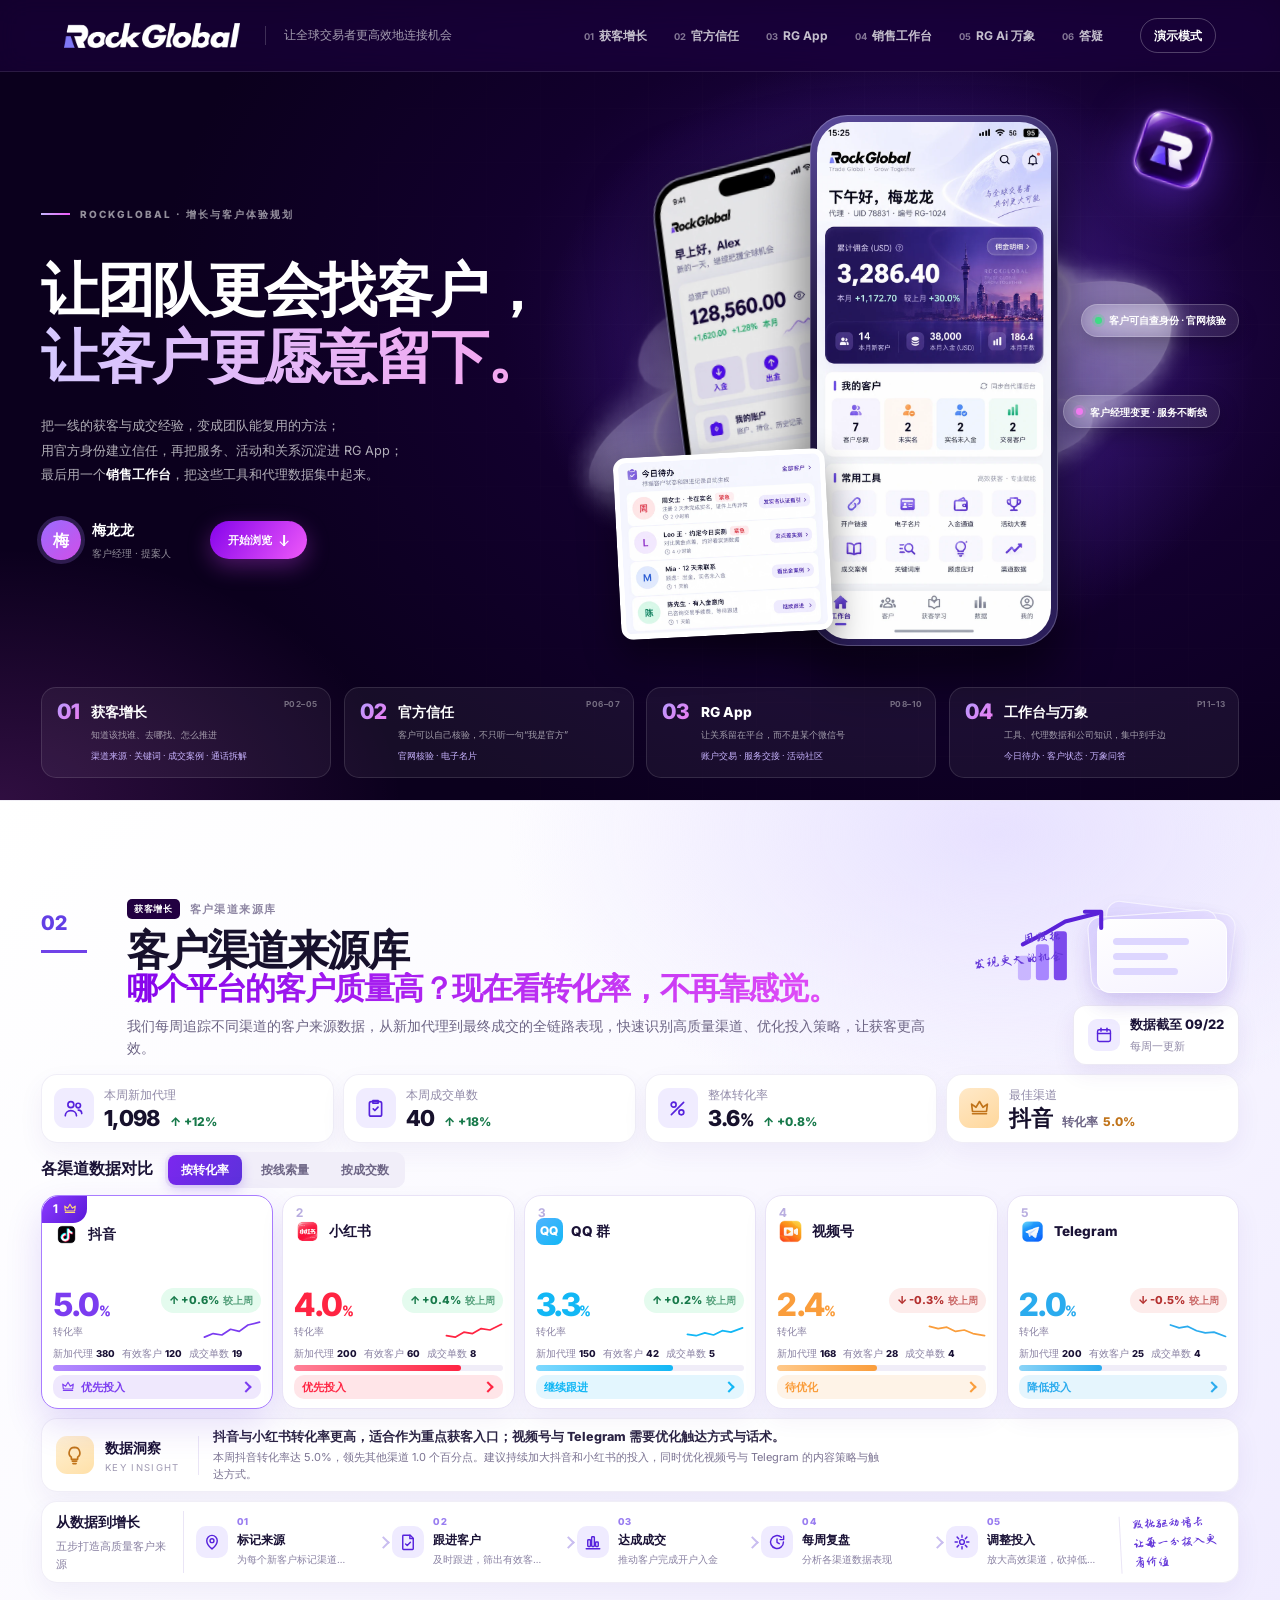
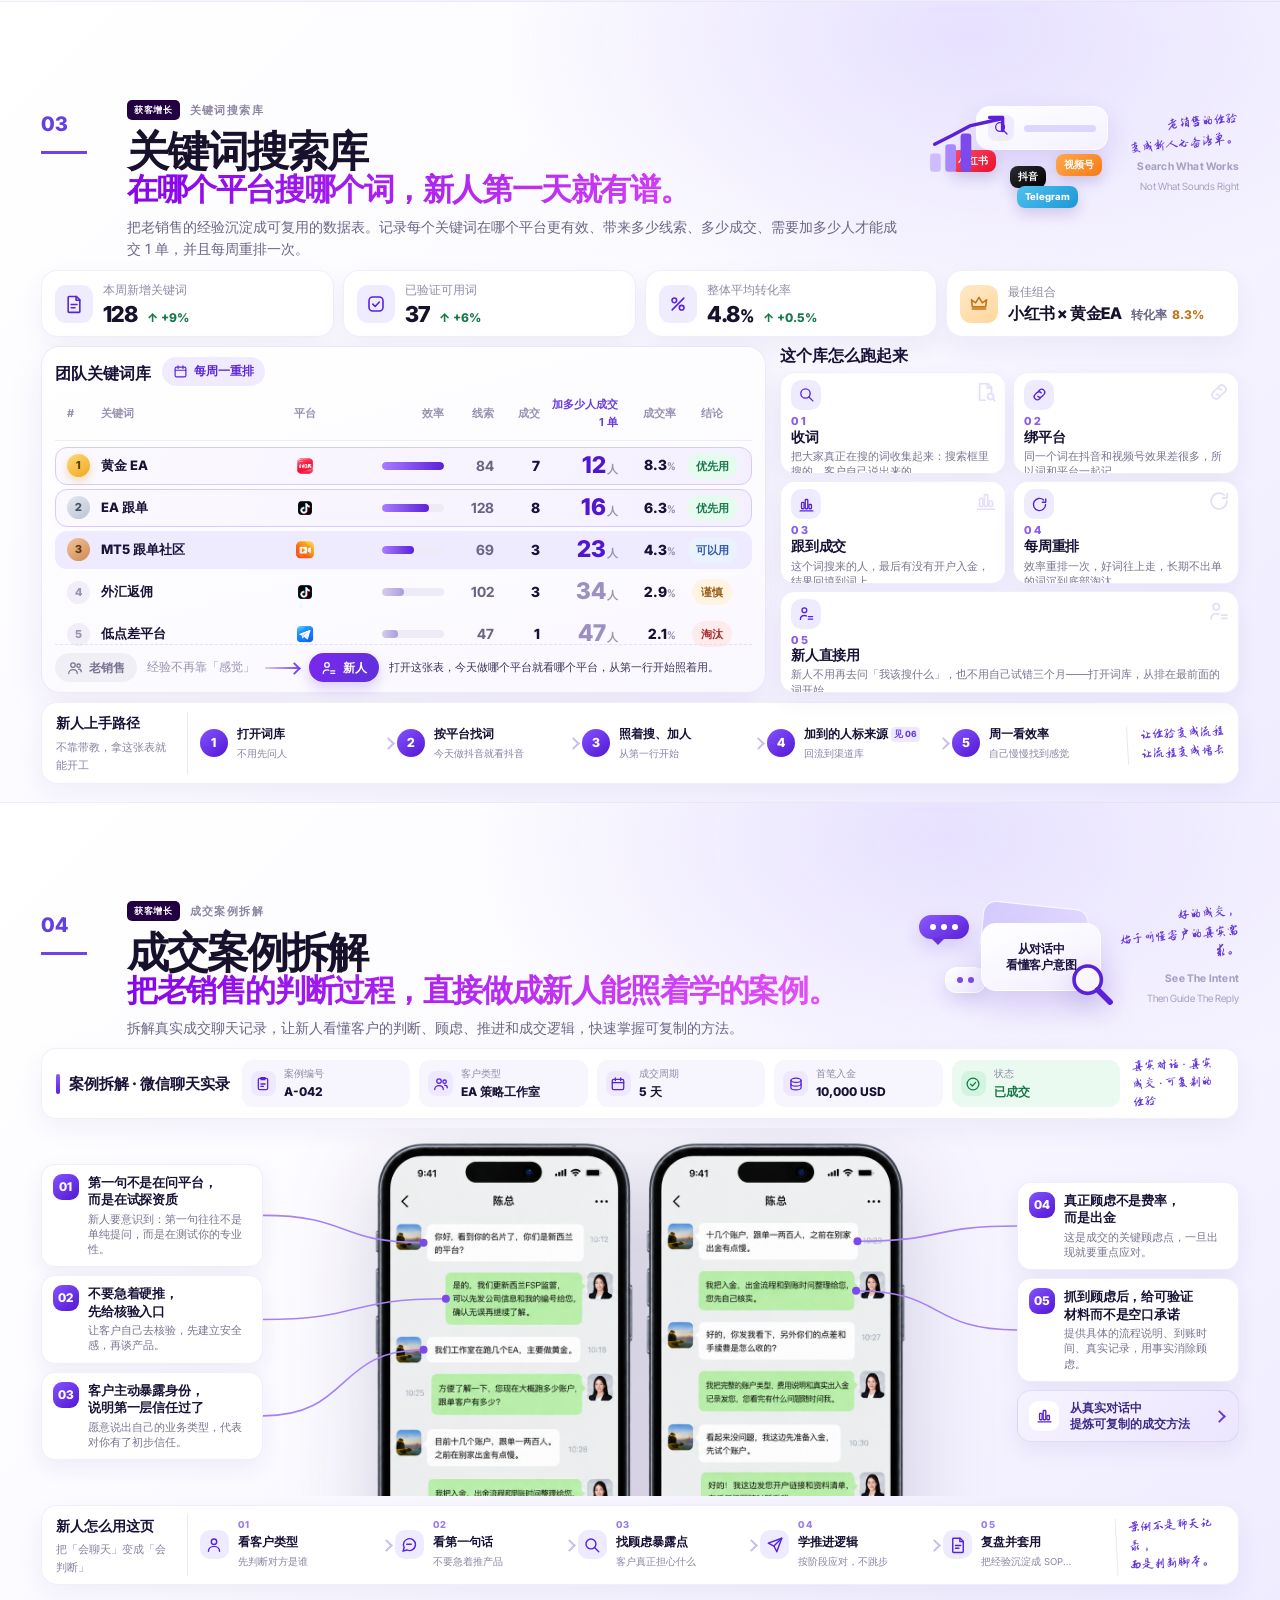
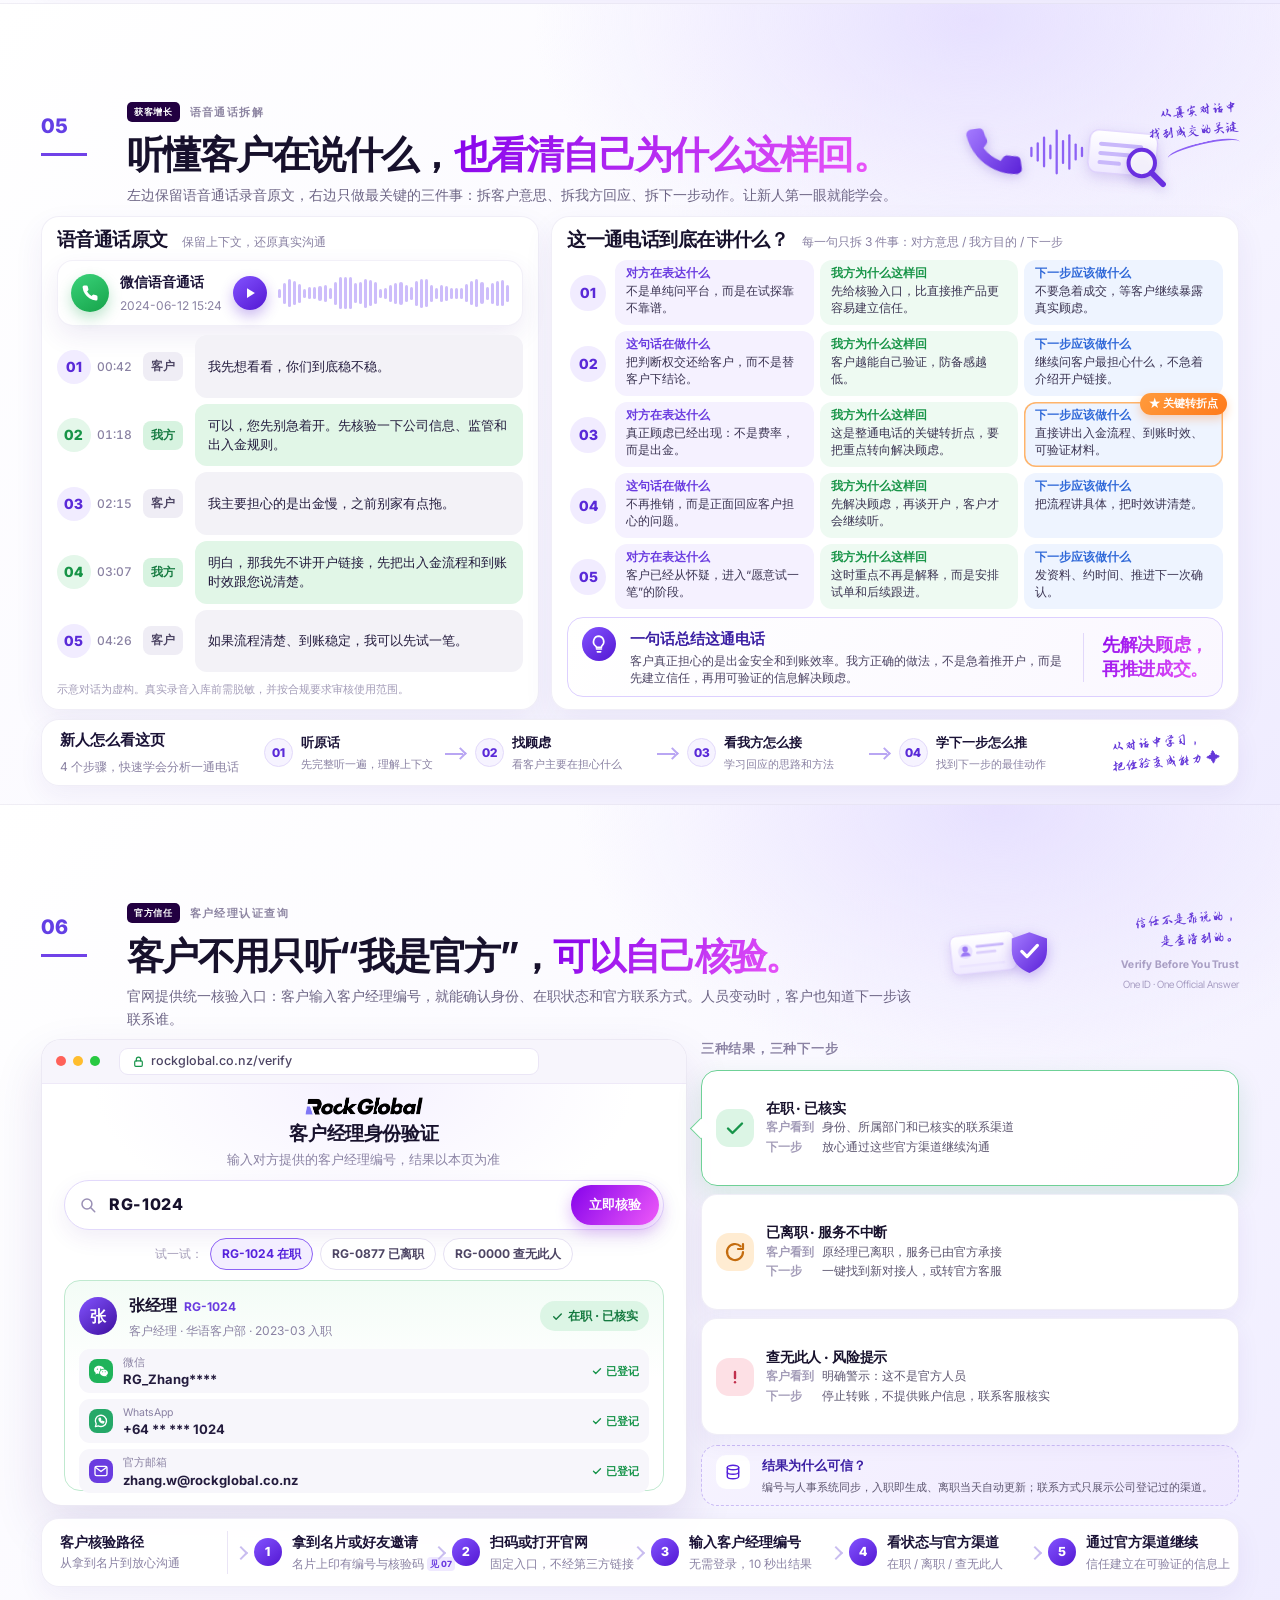
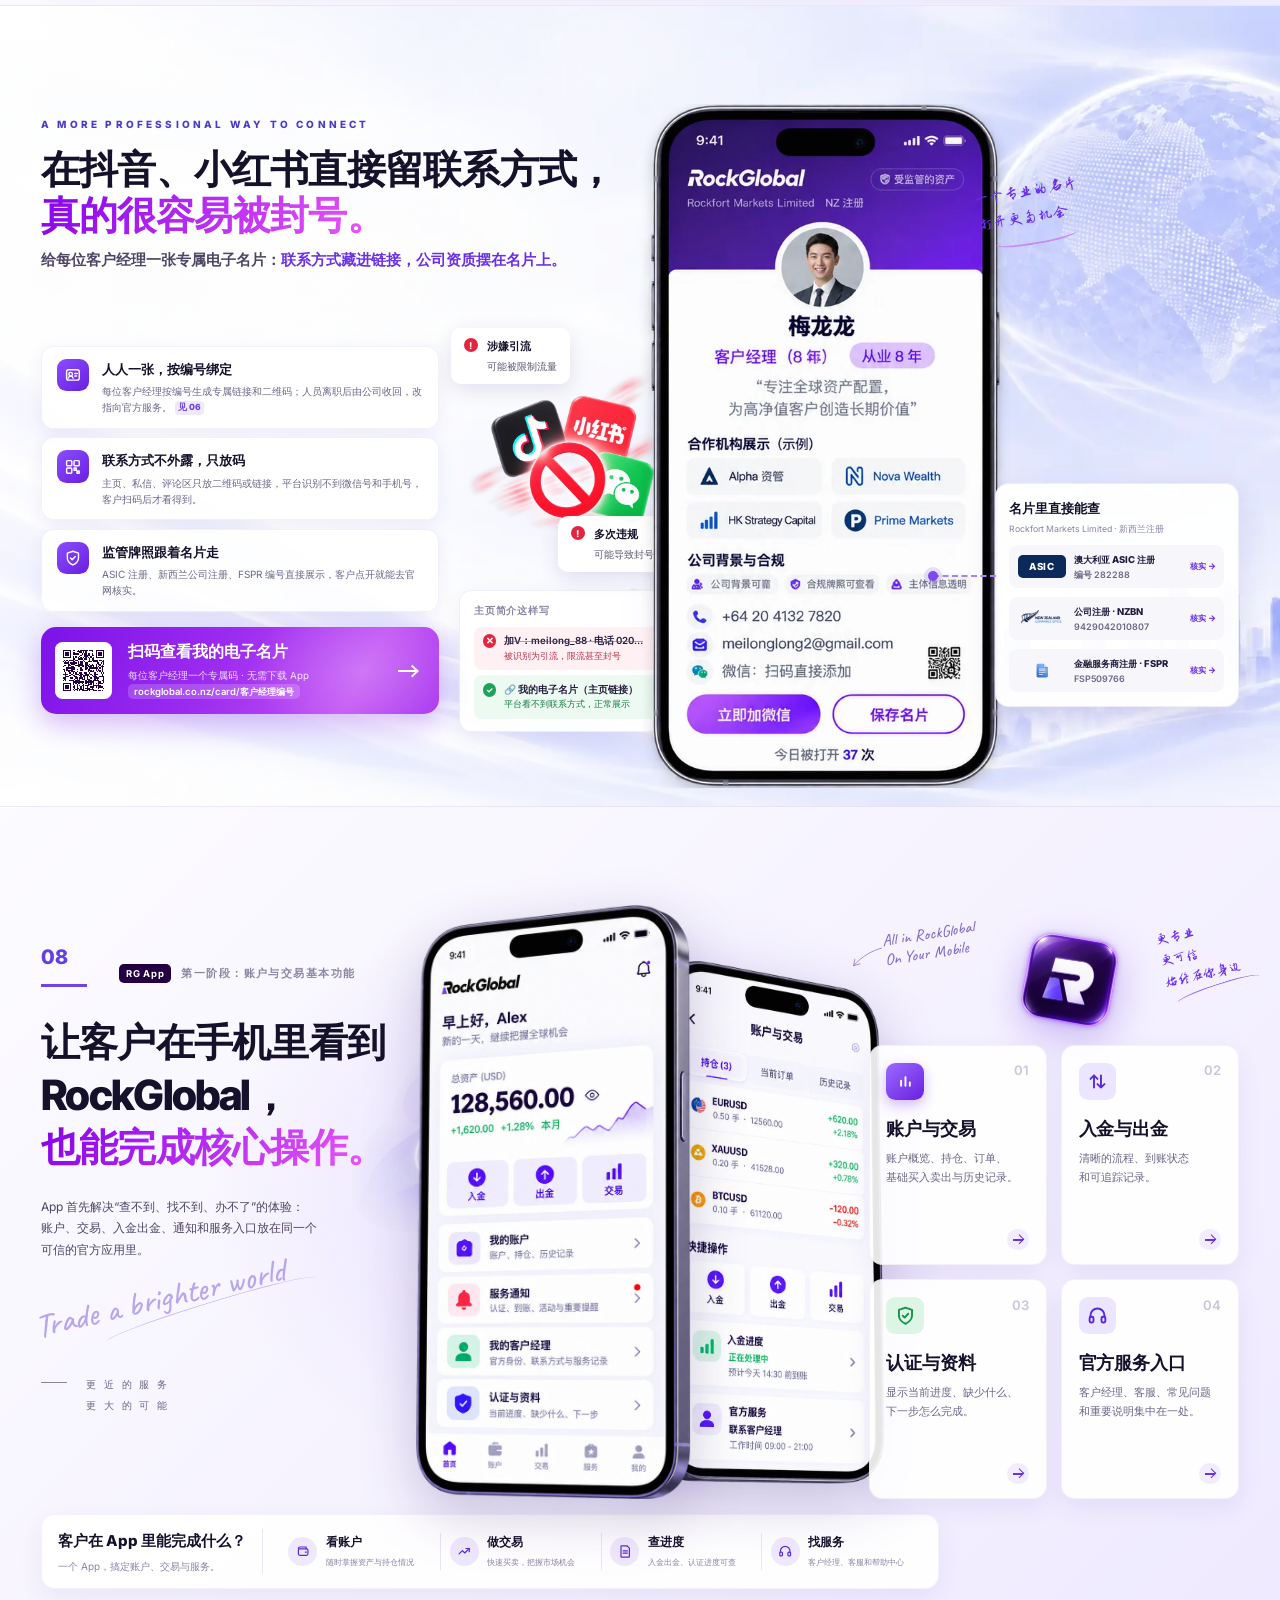
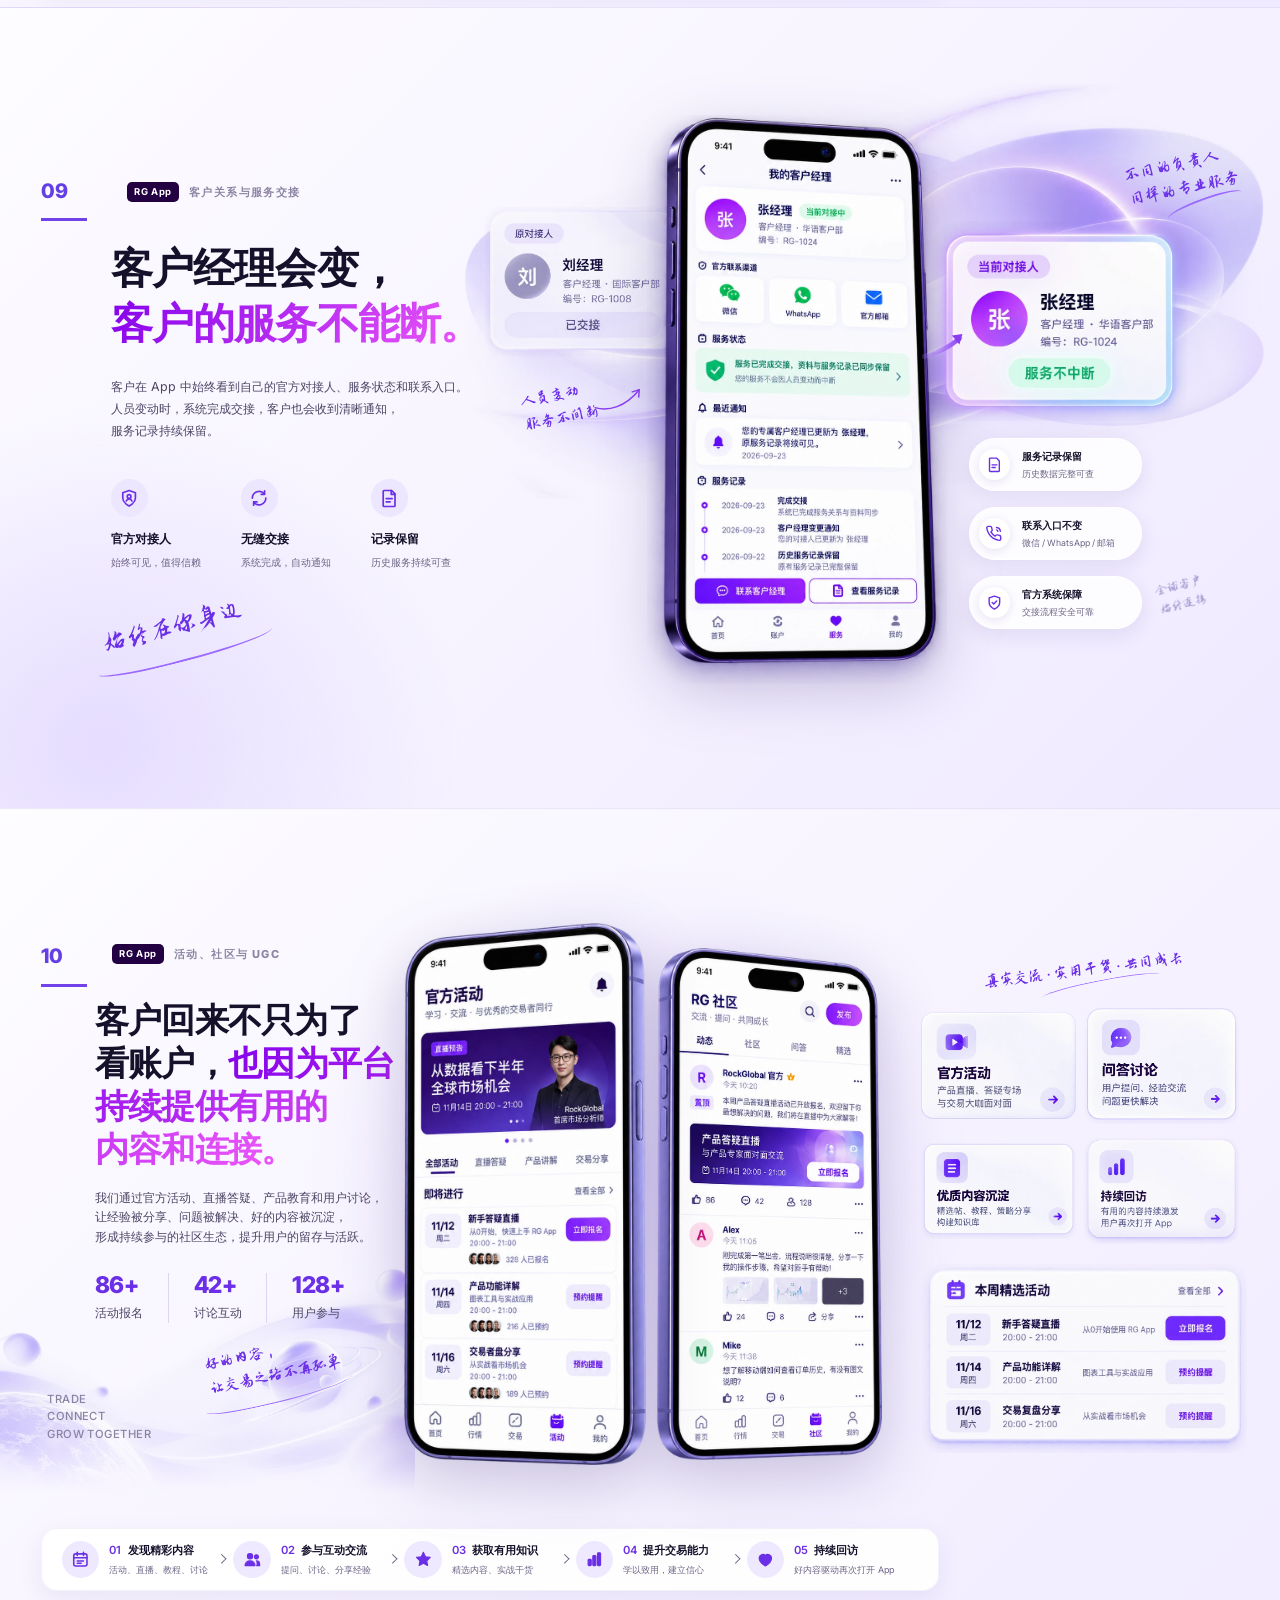
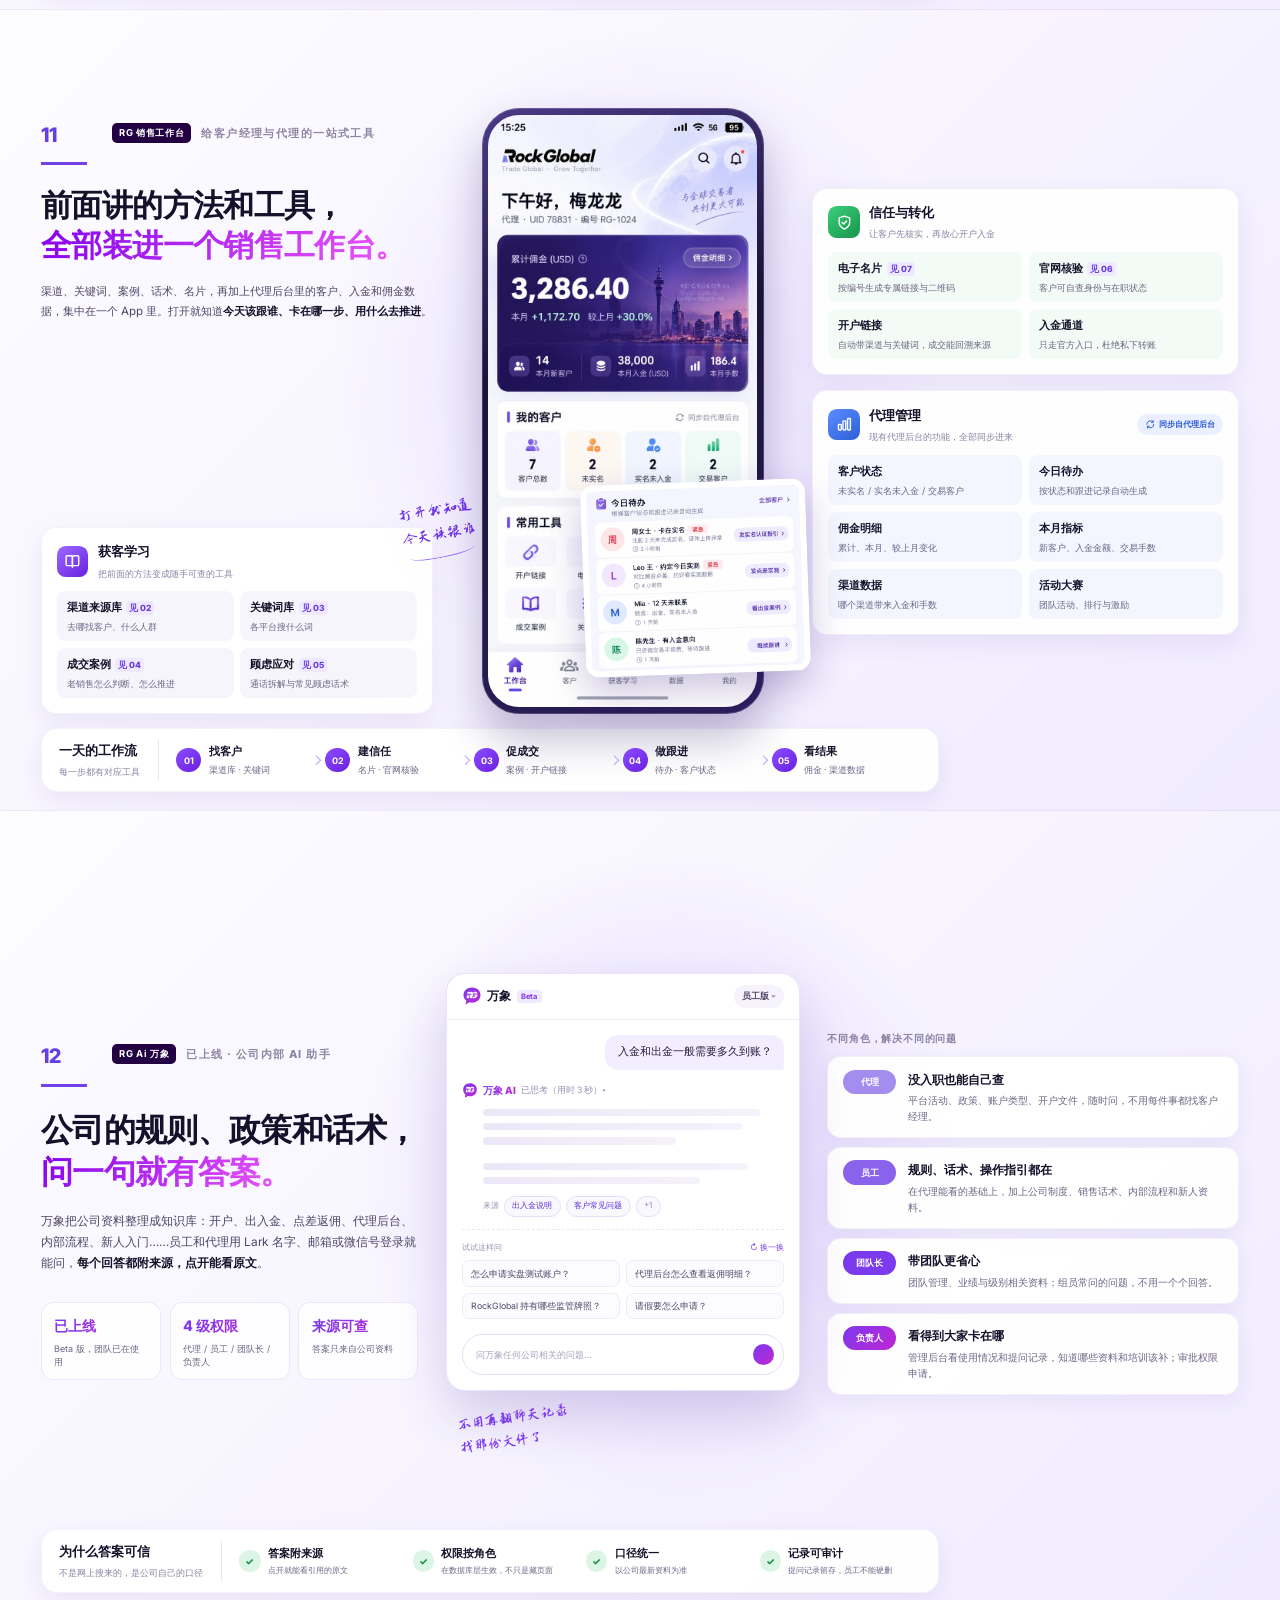
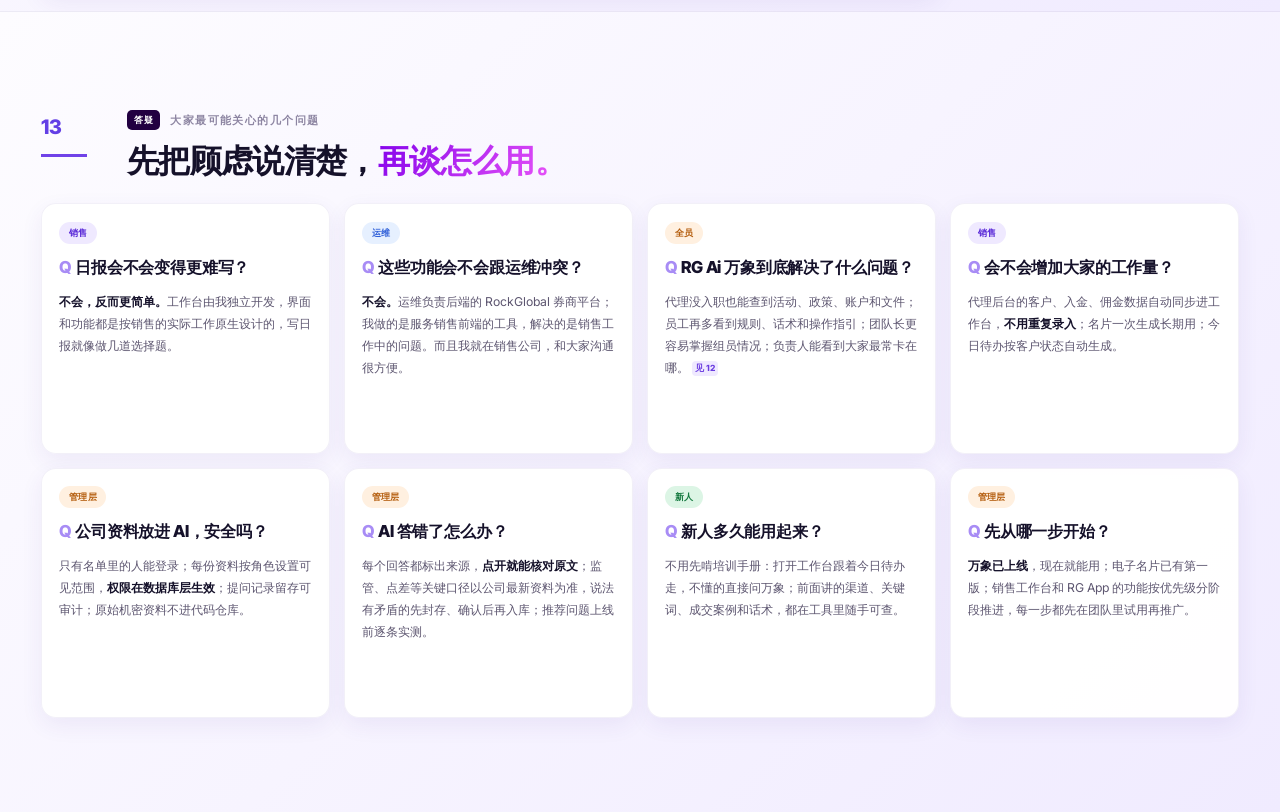
==== commit 7cbbf2f6: "Add RG Ai Wanxiang and FAQ pages, drop FMA claim Co-Authored-By: Claude Opus 5.5 <noreply@anthropic." ====
--- a/index.html
+++ b/index.html
@@ -17,16 +17,18 @@
   <link rel="stylesheet" href="css/page04.css?v=d1">
   <link rel="stylesheet" href="css/page05.css?v=d1">
   <link rel="stylesheet" href="css/page06.css?v=d1">
-  <link rel="stylesheet" href="css/page07.css?v=d1">
+  <link rel="stylesheet" href="css/page07.css?v=d2">
   <link rel="stylesheet" href="css/page08.css?v=d1">
   <link rel="stylesheet" href="css/page09.css?v=d1">
   <link rel="stylesheet" href="css/page10.css?v=d1">
-  <link rel="stylesheet" href="css/page11.css?v=d1">
+  <link rel="stylesheet" href="css/page11.css?v=d2">
   <link rel="stylesheet" href="css/page01.css?v=d1">
+  <link rel="stylesheet" href="css/page12.css?v=2">
+  <link rel="stylesheet" href="css/page13.css?v=2">
 </head>
 <body>
 <div id="progress" aria-hidden="true"></div>
-<header id="nav"><a class="brand" href="#cover" aria-label="RockGlobal 首页"><img class="logo-light" src="assets/rg-logo.png" alt="RockGlobal"><img class="logo-dark" src="assets/rg-logo-dark.png" alt=""></a><span class="brand-tagline">让全球交易者更高效地连接机会</span><nav aria-label="规划章节"><a href="#s-insights" data-chapter="增长"><i>01</i>获客增长</a><a href="#s-verify" data-chapter="信任"><i>02</i>官方信任</a><a href="#s-app-core" data-chapter="App"><i>03</i>RG App</a><a href="#s-workbench" data-chapter="工作台"><i>04</i>销售工作台</a></nav><button id="present-toggle" type="button" aria-pressed="false">演示模式</button></header>
+<header id="nav"><a class="brand" href="#cover" aria-label="RockGlobal 首页"><img class="logo-light" src="assets/rg-logo.png" alt="RockGlobal"><img class="logo-dark" src="assets/rg-logo-dark.png" alt=""></a><span class="brand-tagline">让全球交易者更高效地连接机会</span><nav aria-label="规划章节"><a href="#s-insights" data-chapter="增长"><i>01</i>获客增长</a><a href="#s-verify" data-chapter="信任"><i>02</i>官方信任</a><a href="#s-app-core" data-chapter="App"><i>03</i>RG App</a><a href="#s-workbench" data-chapter="工作台"><i>04</i>销售工作台</a><a href="#s-wanxiang" data-chapter="万象"><i>05</i>RG Ai 万象</a><a href="#s-faq" data-chapter="答疑"><i>06</i>答疑</a></nav><button id="present-toggle" type="button" aria-pressed="false">演示模式</button></header>
 <aside id="page-control" aria-label="页面导航"><span id="page-title"></span><b id="page-number"></b><button id="page-prev" type="button" aria-label="上一页">↑</button><button id="page-next" type="button" aria-label="下一页">↓</button></aside>
 <main>
   <section class="section hero dark g1-page" id="cover" data-chapter="开场" data-title="增长与客户体验规划">
@@ -59,7 +61,7 @@
         <a href="#s-insights"><span class="g1-no">01</span><div><b>获客增长</b><small>知道该找谁、去哪找、怎么推进</small><em>渠道来源 · 关键词 · 成交案例 · 通话拆解</em></div><i class="g1-pages">P02–05</i></a>
         <a href="#s-verify"><span class="g1-no">02</span><div><b>官方信任</b><small>客户可以自己核验，不只听一句“我是官方”</small><em>官网核验 · 电子名片</em></div><i class="g1-pages">P06–07</i></a>
         <a href="#s-app-core"><span class="g1-no">03</span><div><b>RG App</b><small>让关系留在平台，而不是某个微信号</small><em>账户交易 · 服务交接 · 活动社区</em></div><i class="g1-pages">P08–10</i></a>
-        <a href="#s-workbench"><span class="g1-no">04</span><div><b>销售工作台</b><small>方法、工具和代理数据集中在一个 App</small><em>今日待办 · 客户状态 · 佣金数据</em></div><i class="g1-pages">P11</i></a>
+        <a href="#s-workbench"><span class="g1-no">04</span><div><b>工作台与万象</b><small>工具、代理数据和公司知识，集中到手边</small><em>今日待办 · 客户状态 · 万象问答</em></div><i class="g1-pages">P11–13</i></a>
       </nav>
     </div>
   </section>
@@ -583,7 +585,7 @@
         <ol class="g7-vals reveal delay-1">
           <li><span><svg viewBox="0 0 24 24"><rect x="3.5" y="5" width="17" height="14" rx="2.5"/><circle cx="9" cy="11" r="2.4"/><path d="M5.8 16.2c.6-1.8 1.8-2.6 3.2-2.6s2.6.8 3.2 2.6"/><path d="M14.5 10h3.5M14.5 13.5h2.5"/></svg></span><div><b>人人一张，按编号绑定</b><p>每位客户经理按编号生成专属链接和二维码；人员离职后由公司收回，改指向官方服务。<span class="dk-ref">见 06</span></p></div></li>
           <li><span><svg viewBox="0 0 24 24"><rect x="3.5" y="3.5" width="7" height="7" rx="1.2"/><rect x="13.5" y="3.5" width="7" height="7" rx="1.2"/><rect x="3.5" y="13.5" width="7" height="7" rx="1.2"/><path d="M13.5 13.5h3v3h-3zM17.5 17.5h3v3h-3z"/></svg></span><div><b>联系方式不外露，只放码</b><p>主页、私信、评论区只放二维码或链接，平台识别不到微信号和手机号，客户扫码后才看得到。</p></div></li>
-          <li><span><svg viewBox="0 0 24 24"><path d="M12 21.5s7.5-3.6 7.5-9.5V5.6L12 3 4.5 5.6V12c0 5.9 7.5 9.5 7.5 9.5Z"/><path d="m8.8 12.2 2.2 2.2 4.2-4.4"/></svg></span><div><b>监管牌照跟着名片走</b><p>FMA 监管、新西兰公司注册、FSPR 编号直接展示，客户点开就能去官网核实。</p></div></li>
+          <li><span><svg viewBox="0 0 24 24"><path d="M12 21.5s7.5-3.6 7.5-9.5V5.6L12 3 4.5 5.6V12c0 5.9 7.5 9.5 7.5 9.5Z"/><path d="m8.8 12.2 2.2 2.2 4.2-4.4"/></svg></span><div><b>监管牌照跟着名片走</b><p>ASIC 注册、新西兰公司注册、FSPR 编号直接展示，客户点开就能去官网核实。</p></div></li>
         </ol>
         <a class="g7-cta reveal delay-2" href="card/" target="_blank" rel="noopener">
           <span class="g7-qr"><img src="assets/qr-card.svg" alt="扫码打开梅龙龙的电子名片"></span>
@@ -613,7 +615,7 @@
         <div class="g7-hand" aria-hidden="true">一个专业的名片<br>打开更多机会</div>
         <div class="g7-lic-card">
           <div class="g7-lic-head"><b>名片里直接能查</b><span>Rockfort Markets Limited · 新西兰注册</span></div>
-          <a href="https://www.fma.govt.nz/" target="_blank" rel="noopener"><img src="assets/lic-fma.webp" alt="FMA"><div><b>FMA 监管框架</b><small>新西兰金融市场管理局</small></div><i>核实</i></a>
+          <a href="https://asic.gov.au/online-services/search-asic-s-registers/" target="_blank" rel="noopener"><span class="g7-lic-mark">ASIC</span><div><b>澳大利亚 ASIC 注册</b><small>编号 282288</small></div><i>核实</i></a>
           <a href="https://companies-register.companiesoffice.govt.nz/" target="_blank" rel="noopener"><img src="assets/lic-nzco.webp" alt="NZ Companies Office"><div><b>公司注册 · NZBN</b><small>9429042010807</small></div><i>核实</i></a>
           <a href="https://fsp-register.companiesoffice.govt.nz/" target="_blank" rel="noopener"><img class="doc" src="assets/lic-fspr.webp" alt="FSPR"><div><b>金融服务商注册 · FSPR</b><small>FSP509766</small></div><i>核实</i></a>
         </div>
@@ -801,10 +803,89 @@
         <li><i>04</i><div><b>做跟进</b><small>待办 · 客户状态</small></div></li>
         <li><i>05</i><div><b>看结果</b><small>佣金 · 渠道数据</small></div></li>
       </ol>
-      <div class="g11-sign"><span class="g11-mono" aria-hidden="true">梅</span><div><b>梅龙龙</b><small>RockGlobal 增长与客户体验规划</small></div></div>
     </nav>
   </div></section>
 
+  <section class="section dk-page g12-page" id="s-wanxiang" data-chapter="万象" data-title="RG Ai 万象"><div class="wrap dk-wrap">
+    <div class="g12-grid">
+      <div class="g12-left">
+        <div class="g12-meta reveal"><div class="dk-head-no"><b>12</b><i></i></div><div class="eyebrow"><b>RG Ai 万象</b><span>已上线 · 公司内部 AI 助手</span></div></div>
+        <h2 class="g12-title reveal">公司的规则、政策和话术，<br><em>问一句就有答案。</em></h2>
+        <p class="g12-desc reveal delay-1">万象把公司资料整理成知识库：开户、出入金、点差返佣、代理后台、内部流程、新人入门……员工和代理用 Lark 名字、邮箱或微信号登录就能问，<b>每个回答都附来源，点开能看原文</b>。</p>
+        <ul class="g12-proof reveal delay-2">
+          <li><b>已上线</b><span>Beta 版，团队已在使用</span></li>
+          <li><b>4 级权限</b><span>代理 / 员工 / 团队长 / 负责人</span></li>
+          <li><b>来源可查</b><span>答案只来自公司资料</span></li>
+        </ul>
+      </div>
+
+      <div class="g12-center reveal delay-1" aria-label="万象对话界面示意">
+        <div class="g12-app">
+          <div class="g12-app-top"><img src="assets/p12-wanxiang-mark.svg" alt=""><b>万象</b><i>Beta</i><span>员工版 <em>▾</em></span></div>
+          <div class="g12-app-body">
+            <div class="g12-q">入金和出金一般需要多久到账？</div>
+            <div class="g12-a">
+              <div class="g12-a-head"><img src="assets/p12-wanxiang-mark.svg" alt=""><b>万象 AI</b><span>已思考（用时 3 秒）<em>▸</em></span></div>
+              <div class="g12-lines" aria-hidden="true"><i style="width:92%"></i><i style="width:86%"></i><i style="width:64%"></i><i style="width:0;height:4px"></i><i style="width:88%"></i><i style="width:72%"></i></div>
+              <div class="g12-src"><small>来源</small><span>出入金说明</span><span>客户常见问题</span><span class="more">+1</span></div>
+            </div>
+            <div class="g12-sugg">
+              <small>试试这样问 <em>↻ 换一换</em></small>
+              <span>怎么申请实盘测试账户？</span>
+              <span>代理后台怎么查看返佣明细？</span>
+              <span>RockGlobal 持有哪些监管牌照？</span>
+              <span>请假要怎么申请？</span>
+            </div>
+          </div>
+          <div class="g12-input"><span>问万象任何公司相关的问题…</span><i></i></div>
+        </div>
+        <div class="g12-hand" aria-hidden="true">不用再翻聊天记录<br>找那份文件了</div>
+      </div>
+
+      <div class="g12-right">
+        <div class="g12-right-label reveal delay-2">不同角色，解决不同的问题</div>
+        <ol class="g12-tiers">
+          <li class="reveal delay-2"><span class="t1">代理</span><div><b>没入职也能自己查</b><p>平台活动、政策、账户类型、开户文件，随时问，不用每件事都找客户经理。</p></div></li>
+          <li class="reveal delay-2"><span class="t2">员工</span><div><b>规则、话术、操作指引都在</b><p>在代理能看的基础上，加上公司制度、销售话术、内部流程和新人资料。</p></div></li>
+          <li class="reveal delay-3"><span class="t3">团队长</span><div><b>带团队更省心</b><p>团队管理、业绩与级别相关资料；组员常问的问题，不用一个个回答。</p></div></li>
+          <li class="reveal delay-3"><span class="t4">负责人</span><div><b>看得到大家卡在哪</b><p>管理后台看使用情况和提问记录，知道哪些资料和培训该补；审批权限申请。</p></div></li>
+        </ol>
+      </div>
+    </div>
+
+    <nav class="g12-bar reveal delay-3" aria-label="为什么答案可信">
+      <div class="g12-bar-label"><b>为什么答案可信</b><small>不是网上搜来的，是公司自己的口径</small></div>
+      <ol>
+        <li><i>✓</i><div><b>答案附来源</b><small>点开就能看引用的原文</small></div></li>
+        <li><i>✓</i><div><b>权限按角色</b><small>在数据库层生效，不只是藏页面</small></div></li>
+        <li><i>✓</i><div><b>口径统一</b><small>以公司最新资料为准</small></div></li>
+        <li><i>✓</i><div><b>记录可审计</b><small>提问记录留存，员工不能硬删</small></div></li>
+      </ol>
+    </nav>
+  </div></section>
+
+  <section class="section dk-page g13-page" id="s-faq" data-chapter="答疑" data-title="答疑"><div class="wrap dk-wrap">
+    <header class="g13-head reveal">
+      <div class="dk-head-no"><b>13</b><i></i></div>
+      <div><div class="eyebrow"><b>答疑</b><span>大家最可能关心的几个问题</span></div><h2 class="g13-title">先把顾虑说清楚，<em>再谈怎么用。</em></h2></div>
+    </header>
+
+    <div class="g13-grid">
+      <article class="reveal delay-1"><span class="who s">销售</span><h3>日报会不会变得更难写？</h3><p><b>不会，反而更简单。</b>工作台由我独立开发，界面和功能都是按销售的实际工作原生设计的，写日报就像做几道选择题。</p></article>
+      <article class="reveal delay-1"><span class="who t">运维</span><h3>这些功能会不会跟运维冲突？</h3><p><b>不会。</b>运维负责后端的 RockGlobal 券商平台；我做的是服务销售前端的工具，解决的是销售工作中的问题。而且我就在销售公司，和大家沟通很方便。</p></article>
+      <article class="reveal delay-1"><span class="who m">全员</span><h3>RG Ai 万象到底解决了什么问题？</h3><p>代理没入职也能查到活动、政策、账户和文件；员工再多看到规则、话术和操作指引；团队长更容易掌握组员情况；负责人能看到大家最常卡在哪。<em class="dk-ref">见 12</em></p></article>
+      <article class="reveal delay-2"><span class="who s">销售</span><h3>会不会增加大家的工作量？</h3><p>代理后台的客户、入金、佣金数据自动同步进工作台，<b>不用重复录入</b>；名片一次生成长期用；今日待办按客户状态自动生成。</p></article>
+      <article class="reveal delay-2"><span class="who m">管理层</span><h3>公司资料放进 AI，安全吗？</h3><p>只有名单里的人能登录；每份资料按角色设置可见范围，<b>权限在数据库层生效</b>；提问记录留存可审计；原始机密资料不进代码仓库。</p></article>
+      <article class="reveal delay-2"><span class="who m">管理层</span><h3>AI 答错了怎么办？</h3><p>每个回答都标出来源，<b>点开就能核对原文</b>；监管、点差等关键口径以公司最新资料为准，说法有矛盾的先封存、确认后再入库；推荐问题上线前逐条实测。</p></article>
+      <article class="reveal delay-3"><span class="who n">新人</span><h3>新人多久能用起来？</h3><p>不用先啃培训手册：打开工作台跟着今日待办走，不懂的直接问万象；前面讲的渠道、关键词、成交案例和话术，都在工具里随手可查。</p></article>
+      <article class="reveal delay-3"><span class="who m">管理层</span><h3>先从哪一步开始？</h3><p><b>万象已上线</b>，现在就能用；电子名片已有第一版；销售工作台和 RG App 的功能按优先级分阶段推进，每一步都先在团队里试用再推广。</p></article>
+    </div>
+
+    <footer class="g13-foot reveal delay-3">
+      <p>这份规划从一线的获客、沟通和客户流失开始，最后落在<b>一套可积累、可验证、可持续</b>的工具和服务体验上。</p>
+      <div class="g13-sign"><span class="g13-mono" aria-hidden="true">梅</span><div><b>梅龙龙</b><small>RockGlobal 增长与客户体验规划</small></div></div>
+    </footer>
+  </div></section>
 </main>
 <script src="js/site.js?v=22"></script>
 <script src="js/wires.js?v=5"></script>
--- a/css/page07.css
+++ b/css/page07.css
@@ -87,6 +87,7 @@
 .g7-lic-card a{display:flex;align-items:center;gap:calc(var(--s)*.7);margin-top:calc(var(--s)*.7);padding:calc(var(--s)*.6) calc(var(--s)*.7);border-radius:calc(var(--s)*.7);background:#f7f6fb;text-decoration:none;transition:background .2s}
 .g7-lic-card a:hover{background:#efeaff}
 .g7-lic-card a>img{width:calc(var(--s)*3.8);height:calc(var(--s)*1.8);flex:none;object-fit:contain;object-position:left center}
+.g7-lic-mark{display:grid;place-items:center;width:calc(var(--s)*3.8);height:calc(var(--s)*1.8);flex:none;border-radius:calc(var(--s)*.4);background:#0b2a5b;color:#fff;font:800 calc(var(--s)*.78)/1 "Inter",sans-serif;letter-spacing:.08em}
 .g7-lic-card a>img.doc{object-position:center;width:calc(var(--s)*3.8)}
 .g7-lic-card a>div{flex:1;min-width:0}
 .g7-lic-card a b{display:block;font-size:calc(var(--s)*.76);font-weight:800;color:#231b3d;white-space:nowrap;overflow:hidden;text-overflow:ellipsis}
--- a/css/page11.css
+++ b/css/page11.css
@@ -54,7 +54,7 @@
 .g11-group.agent ul{grid-template-columns:repeat(2,minmax(0,1fr))}
 
 /* ---------- 底部：一天的工作流 + 署名 ---------- */
-.g11-bar{flex:none;display:grid;grid-template-columns:auto minmax(0,1fr) auto;align-items:center;gap:calc(var(--s)*1.4);margin:calc(var(--s)*1.1) max(calc(var(--s)*20.5),300px) 0 0;padding:calc(var(--s)*.9) calc(var(--s)*1.4);border:1px solid rgba(73,41,150,.06);border-radius:calc(var(--s)*1.3);background:rgba(255,255,255,.94);box-shadow:0 calc(var(--s)*.7) calc(var(--s)*2) rgba(73,41,150,.08)}
+.g11-bar{flex:none;display:grid;grid-template-columns:auto minmax(0,1fr);align-items:center;gap:calc(var(--s)*1.4);margin:calc(var(--s)*1.1) max(calc(var(--s)*20.5),300px) 0 0;padding:calc(var(--s)*.9) calc(var(--s)*1.4);border:1px solid rgba(73,41,150,.06);border-radius:calc(var(--s)*1.3);background:rgba(255,255,255,.94);box-shadow:0 calc(var(--s)*.7) calc(var(--s)*2) rgba(73,41,150,.08)}
 .g11-bar-label{padding-right:calc(var(--s)*1.4);border-right:1px solid #eae5f6}
 .g11-bar-label b{display:block;font-size:calc(var(--s)*1.05);font-weight:800;color:#15112a;white-space:nowrap}
 .g11-bar-label small{display:block;margin-top:calc(var(--s)*.25);font-size:calc(var(--s)*.72);color:#8a82a3;white-space:nowrap}
--- a/css/page12.css
+++ b/css/page12.css
@@ -0,0 +1,79 @@
+/* ===========================================================
+   page12.css — RG Ai 万象
+   左：主张 + 三个事实 / 中：万象对话界面（HTML 还原，回答正文用占位线，不编造答案）
+   右：四个角色各解决什么 / 底：为什么答案可信
+   缩放单位与底部条规则同第 08–11 页
+   =========================================================== */
+
+.g12-page{--s:min(1vw,calc(var(--page-h)*.0178),calc((100vw - 2*var(--deck-pad-x))/96),16.6px);background:radial-gradient(34% 58% at 52% 46%,rgba(206,186,255,.55),transparent 70%),linear-gradient(135deg,#fdfcff 0%,#f7f4ff 50%,#f0ebff 100%)}
+
+.g12-grid{flex:1;display:grid;grid-template-columns:minmax(0,33fr) minmax(0,31fr) minmax(0,36fr);grid-template-rows:minmax(0,1fr);column-gap:calc(var(--s)*2.2);min-height:0}
+
+/* ---------- 左 ---------- */
+.g12-left{display:flex;flex-direction:column;justify-content:center;min-width:0}
+.g12-meta{display:flex;align-items:flex-start;gap:calc(var(--s)*2)}
+.g12-meta .dk-head-no{padding-top:0}
+.g12-meta .eyebrow{margin:0}
+.g12-title{margin:calc(var(--s)*1.8) 0 0!important;font-size:calc(var(--s)*2.55)!important;line-height:1.3!important;letter-spacing:-.02em!important;font-weight:800;color:#15112a;white-space:nowrap}
+.g12-title em{font-style:normal;background:linear-gradient(90deg,#7c3aed,#c026d3);-webkit-background-clip:text;background-clip:text;color:transparent}
+.g12-desc{margin:calc(var(--s)*1.5) 0 0!important;max-width:none!important;font-size:calc(var(--s)*.95)!important;line-height:1.8!important;color:#4d4564!important}
+.g12-desc b{color:#15112a}
+.g12-proof{display:grid;grid-template-columns:repeat(3,minmax(0,1fr));gap:calc(var(--s)*.7);margin:calc(var(--s)*2.2) 0 0;padding:0;list-style:none}
+.g12-proof li{padding:calc(var(--s)*.9) calc(var(--s)*1);border:1px solid rgba(124,58,237,.12);border-radius:calc(var(--s)*1);background:rgba(255,255,255,.8)}
+.g12-proof b{display:block;font-size:calc(var(--s)*1.15);font-weight:800;background:linear-gradient(90deg,#7c3aed,#c026d3);-webkit-background-clip:text;background-clip:text;color:transparent;white-space:nowrap}
+.g12-proof span{display:block;margin-top:calc(var(--s)*.3);font-size:calc(var(--s)*.72);line-height:1.45;color:#6d6585}
+
+/* ---------- 中：对话界面 ---------- */
+.g12-center{position:relative;display:flex;flex-direction:column;justify-content:center;gap:calc(var(--s)*1.2);min-width:0;min-height:0}
+.g12-app{display:flex;flex-direction:column;width:100%;max-height:100%;border:1px solid rgba(124,58,237,.14);border-radius:calc(var(--s)*1.5);background:#fff;box-shadow:0 calc(var(--s)*2) calc(var(--s)*4) rgba(55,25,130,.16);overflow:hidden}
+.g12-app-top{display:flex;align-items:center;gap:calc(var(--s)*.45);padding:calc(var(--s)*.9) calc(var(--s)*1.2);border-bottom:1px solid #f0ecf8}
+.g12-app-top img{width:calc(var(--s)*1.6);height:calc(var(--s)*1.6)}
+.g12-app-top b{font-size:calc(var(--s)*1);font-weight:800;color:#15112a}
+.g12-app-top i{padding:1px calc(var(--s)*.35);border-radius:calc(var(--s)*.3);background:#f1e9ff;color:#7c3aed;font:700 calc(var(--s)*.6)/1.5 "Inter",sans-serif;font-style:normal}
+.g12-app-top span{margin-left:auto;padding:calc(var(--s)*.3) calc(var(--s)*.7);border-radius:99px;background:#f6f3fd;font-size:calc(var(--s)*.72);font-weight:700;color:#4d4564}
+.g12-app-top span em{font-style:normal;color:#9a90b5}
+.g12-app-body{display:flex;flex-direction:column;gap:calc(var(--s)*1);padding:calc(var(--s)*1.2)}
+.g12-q{align-self:flex-end;max-width:82%;padding:calc(var(--s)*.7) calc(var(--s)*1);border-radius:calc(var(--s)*1) calc(var(--s)*1) calc(var(--s)*.3) calc(var(--s)*1);background:#f3eeff;font-size:calc(var(--s)*.85);color:#231b3d}
+.g12-a-head{display:flex;align-items:center;gap:calc(var(--s)*.4)}
+.g12-a-head img{width:calc(var(--s)*1.3);height:calc(var(--s)*1.3)}
+.g12-a-head b{font-size:calc(var(--s)*.8);font-weight:800;background:linear-gradient(90deg,#7c3aed,#c026d3);-webkit-background-clip:text;background-clip:text;color:transparent}
+.g12-a-head span{font-size:calc(var(--s)*.7);color:#9a90b5}
+.g12-a-head span em{font-style:normal}
+.g12-lines{display:grid;gap:calc(var(--s)*.55);margin:calc(var(--s)*.8) 0 0 calc(var(--s)*1.7)}
+.g12-lines i{display:block;height:calc(var(--s)*.6);border-radius:99px;background:linear-gradient(90deg,#ece7f7,#f5f2fb)}
+.g12-src{display:flex;flex-wrap:wrap;align-items:center;gap:calc(var(--s)*.4);margin:calc(var(--s)*.9) 0 0 calc(var(--s)*1.7)}
+.g12-src small{font-size:calc(var(--s)*.66);color:#9a90b5}
+.g12-src span{padding:calc(var(--s)*.22) calc(var(--s)*.6);border:1px solid #e6def8;border-radius:99px;font-size:calc(var(--s)*.66);color:#5a2ad8;background:#faf8ff}
+.g12-src span.more{color:#9a90b5}
+.g12-sugg{display:grid;grid-template-columns:1fr 1fr;gap:calc(var(--s)*.45);padding-top:calc(var(--s)*.9);border-top:1px dashed #ece7f7}
+.g12-sugg small{grid-column:1/-1;display:flex;justify-content:space-between;font-size:calc(var(--s)*.66);color:#9a90b5}
+.g12-sugg small em{font-style:normal;color:#7c3aed}
+.g12-sugg span{padding:calc(var(--s)*.5) calc(var(--s)*.65);border:1px solid #efeaf8;border-radius:calc(var(--s)*.6);font-size:calc(var(--s)*.7);line-height:1.4;color:#4d4564;background:#fcfbff}
+.g12-input{display:flex;align-items:center;margin:0 calc(var(--s)*1.2) calc(var(--s)*1.2);padding:calc(var(--s)*.7) calc(var(--s)*.7) calc(var(--s)*.7) calc(var(--s)*1.1);border:1px solid #e6def8;border-radius:99px;font-size:calc(var(--s)*.76);color:#a79fbd}
+.g12-input i{width:calc(var(--s)*1.7);height:calc(var(--s)*1.7);margin-left:auto;border-radius:50%;background:linear-gradient(140deg,#7c3aed,#c026d3)}
+.g12-hand{position:relative;z-index:2;align-self:flex-start;margin-left:calc(var(--s)*1);font-family:"Zhi Mang Xing","STKaiti","KaiTi",cursive;font-size:calc(var(--s)*1.25);line-height:1.45;color:#7c3aed;white-space:nowrap;rotate:-8deg;pointer-events:none}
+
+/* ---------- 右：四个角色 ---------- */
+.g12-right{display:flex;flex-direction:column;justify-content:center;gap:calc(var(--s)*.8);min-width:0}
+.g12-right-label{font-size:calc(var(--s)*.8);font-weight:800;letter-spacing:.08em;color:#8a82a3}
+.g12-tiers{display:grid;gap:calc(var(--s)*.7);margin:0;padding:0;list-style:none}
+.g12-tiers li{display:flex;align-items:flex-start;gap:calc(var(--s)*1);padding:calc(var(--s)*1) calc(var(--s)*1.2);border:1px solid rgba(73,41,150,.07);border-radius:calc(var(--s)*1.1);background:rgba(255,255,255,.94);box-shadow:0 calc(var(--s)*.5) calc(var(--s)*1.6) rgba(73,41,150,.07)}
+.g12-tiers li>span{display:grid;place-items:center;min-width:calc(var(--s)*4.2);padding:calc(var(--s)*.35) calc(var(--s)*.5);flex:none;border-radius:99px;font-size:calc(var(--s)*.76);font-weight:800;color:#fff;white-space:nowrap}
+.g12-tiers .t1{background:#a58df0}
+.g12-tiers .t2{background:#8b62ec}
+.g12-tiers .t3{background:#7c3aed}
+.g12-tiers .t4{background:linear-gradient(135deg,#7c3aed,#c026d3)}
+.g12-tiers b{display:block;font-size:calc(var(--s)*.98);font-weight:800;color:#15112a}
+.g12-tiers p{margin:calc(var(--s)*.3) 0 0!important;font-size:calc(var(--s)*.78)!important;line-height:1.6!important;color:#6d6585!important}
+
+/* ---------- 底部 ---------- */
+.g12-bar{flex:none;display:grid;grid-template-columns:auto minmax(0,1fr);align-items:center;gap:calc(var(--s)*1.4);margin:calc(var(--s)*1.1) max(calc(var(--s)*20.5),300px) 0 0;padding:calc(var(--s)*.9) calc(var(--s)*1.4);border:1px solid rgba(73,41,150,.06);border-radius:calc(var(--s)*1.3);background:rgba(255,255,255,.94);box-shadow:0 calc(var(--s)*.7) calc(var(--s)*2) rgba(73,41,150,.08)}
+.g12-bar-label{padding-right:calc(var(--s)*1.4);border-right:1px solid #eae5f6}
+.g12-bar-label b{display:block;font-size:calc(var(--s)*1.05);font-weight:800;color:#15112a;white-space:nowrap}
+.g12-bar-label small{display:block;margin-top:calc(var(--s)*.25);font-size:calc(var(--s)*.72);color:#8a82a3;white-space:nowrap}
+.g12-bar ol{display:grid;grid-template-columns:repeat(4,minmax(0,1fr));gap:calc(var(--s)*1);margin:0;padding:0;list-style:none}
+.g12-bar li{display:flex;align-items:center;gap:calc(var(--s)*.6);min-width:0}
+.g12-bar li>i{display:grid;place-items:center;width:calc(var(--s)*1.7);height:calc(var(--s)*1.7);flex:none;border-radius:50%;background:#dcf5e5;color:#17944a;font-size:calc(var(--s)*.8);font-weight:800;font-style:normal}
+.g12-bar li>div{min-width:0}
+.g12-bar li b{display:block;font-size:calc(var(--s)*.88);font-weight:800;color:#15112a;white-space:nowrap}
+.g12-bar li small{display:block;margin-top:calc(var(--s)*.2);font-size:calc(var(--s)*.68);color:#6d6585;white-space:nowrap;overflow:hidden;text-overflow:ellipsis}
--- a/css/page13.css
+++ b/css/page13.css
@@ -0,0 +1,33 @@
+/* ===========================================================
+   page13.css — 答疑（最后一页）
+   页眉 / 4×2 问答卡（左上角标出通常是谁会问）/ 底部收尾语 + 署名
+   =========================================================== */
+
+.g13-page{--s:min(1vw,calc(var(--page-h)*.0178),calc((100vw - 2*var(--deck-pad-x))/96),16.6px);background:linear-gradient(135deg,#fdfcff 0%,#f7f4ff 50%,#f0ebff 100%)}
+
+.g13-head{flex:none;display:grid;grid-template-columns:var(--deck-num-col) minmax(0,1fr);gap:20px;align-items:start}
+.g13-head .dk-head-no{padding-top:calc(var(--s)*.4)}
+.g13-head .eyebrow{margin:0}
+.g13-title{margin:calc(var(--s)*1) 0 0!important;font-size:calc(var(--s)*2.6)!important;line-height:1.2!important;letter-spacing:-.02em!important;font-weight:800;color:#15112a}
+.g13-title em{font-style:normal;background:linear-gradient(90deg,#6a1fe0,#a13cf2);-webkit-background-clip:text;background-clip:text;color:transparent}
+
+.g13-grid{flex:1;display:grid;grid-template-columns:repeat(4,minmax(0,1fr));grid-template-rows:repeat(2,minmax(0,1fr));gap:calc(var(--s)*1.1);min-height:0;margin-top:calc(var(--s)*1.8)}
+.g13-grid article{display:flex;flex-direction:column;min-height:0;padding:calc(var(--s)*1.4) calc(var(--s)*1.4) calc(var(--s)*1.2);border:1px solid rgba(73,41,150,.07);border-radius:calc(var(--s)*1.2);background:rgba(255,255,255,.95);box-shadow:0 calc(var(--s)*.6) calc(var(--s)*1.8) rgba(73,41,150,.07)}
+.g13-grid .who{align-self:flex-start;padding:calc(var(--s)*.25) calc(var(--s)*.75);border-radius:99px;font-size:calc(var(--s)*.76);font-weight:800;letter-spacing:.04em}
+.g13-grid .who.s{background:#efe9ff;color:#5a2ad8}
+.g13-grid .who.t{background:#e6f0ff;color:#2f5fd8}
+.g13-grid .who.m{background:#fff0e0;color:#b45c0c}
+.g13-grid .who.n{background:#dcf5e5;color:#157a40}
+.g13-grid h3{margin:calc(var(--s)*1) 0 0;font-size:calc(var(--s)*1.32);line-height:1.4;font-weight:800;color:#15112a;letter-spacing:-.01em}
+.g13-grid h3:before{content:"Q ";font-family:"Inter Tight",sans-serif;color:#a88cf5}
+.g13-grid p{margin:calc(var(--s)*.9) 0 0!important;font-size:calc(var(--s)*.98)!important;line-height:1.8!important;color:#5d5670!important}
+.g13-grid p b{color:#15112a}
+.g13-grid p .dk-ref{font-style:normal}
+
+.g13-foot{flex:none;display:flex;align-items:center;gap:calc(var(--s)*2);margin:calc(var(--s)*1.2) max(calc(var(--s)*20.5),300px) 0 0;padding:calc(var(--s)*1) calc(var(--s)*1.6);border-radius:calc(var(--s)*1.3);background:linear-gradient(120deg,#2a0a5e,#4a1a9e 60%,#7c3aed)}
+.g13-foot p{flex:1;margin:0!important;max-width:none!important;font-size:calc(var(--s)*.9)!important;line-height:1.6!important;color:rgba(255,255,255,.78)!important}
+.g13-foot p b{color:#fff}
+.g13-sign{display:flex;align-items:center;gap:calc(var(--s)*.7);flex:none;padding-left:calc(var(--s)*1.6);border-left:1px solid rgba(255,255,255,.2)}
+.g13-mono{display:grid;place-items:center;width:calc(var(--s)*2.6);height:calc(var(--s)*2.6);flex:none;border-radius:50%;background:linear-gradient(140deg,#b69bff,#f07af0);color:#fff;font-size:calc(var(--s)*1.05);font-weight:800}
+.g13-sign b{display:block;font-size:calc(var(--s)*.95);font-weight:800;color:#fff;white-space:nowrap}
+.g13-sign small{display:block;margin-top:calc(var(--s)*.2);font-size:calc(var(--s)*.68);color:rgba(255,255,255,.6);white-space:nowrap}
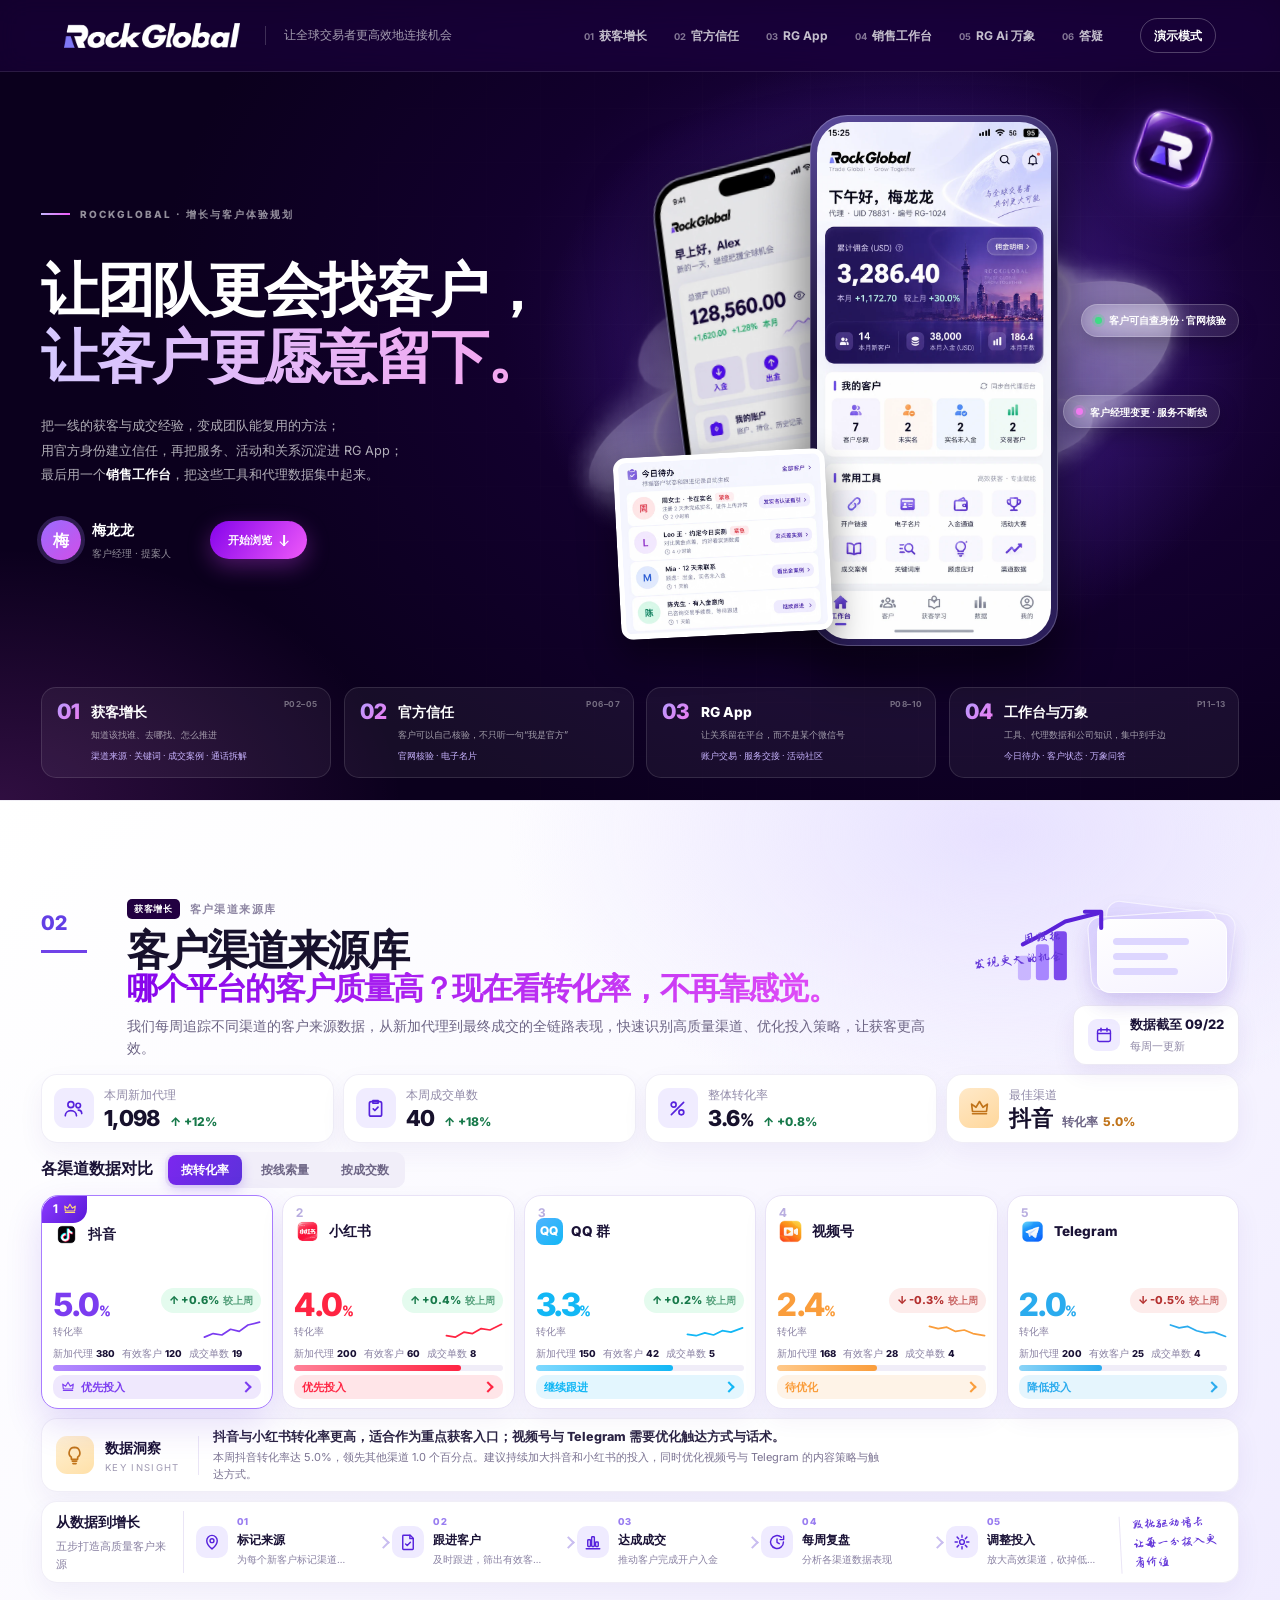
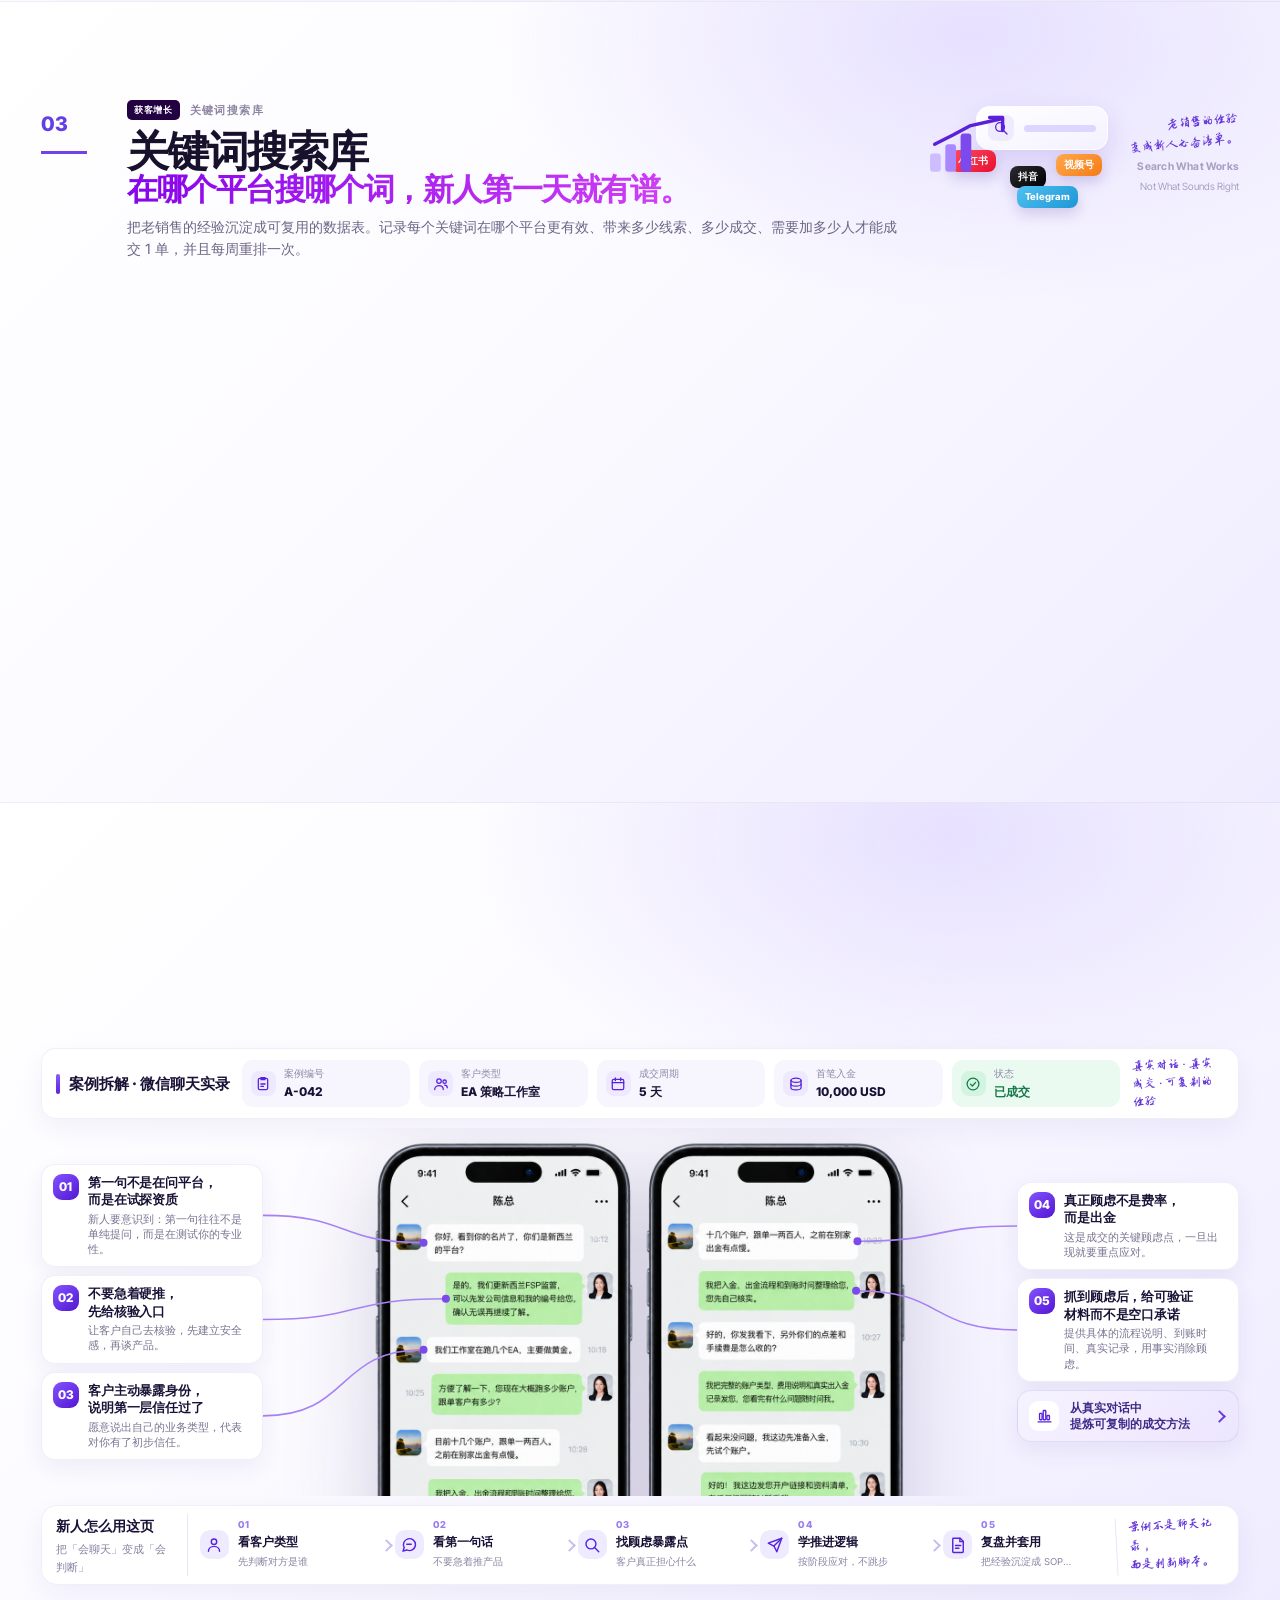
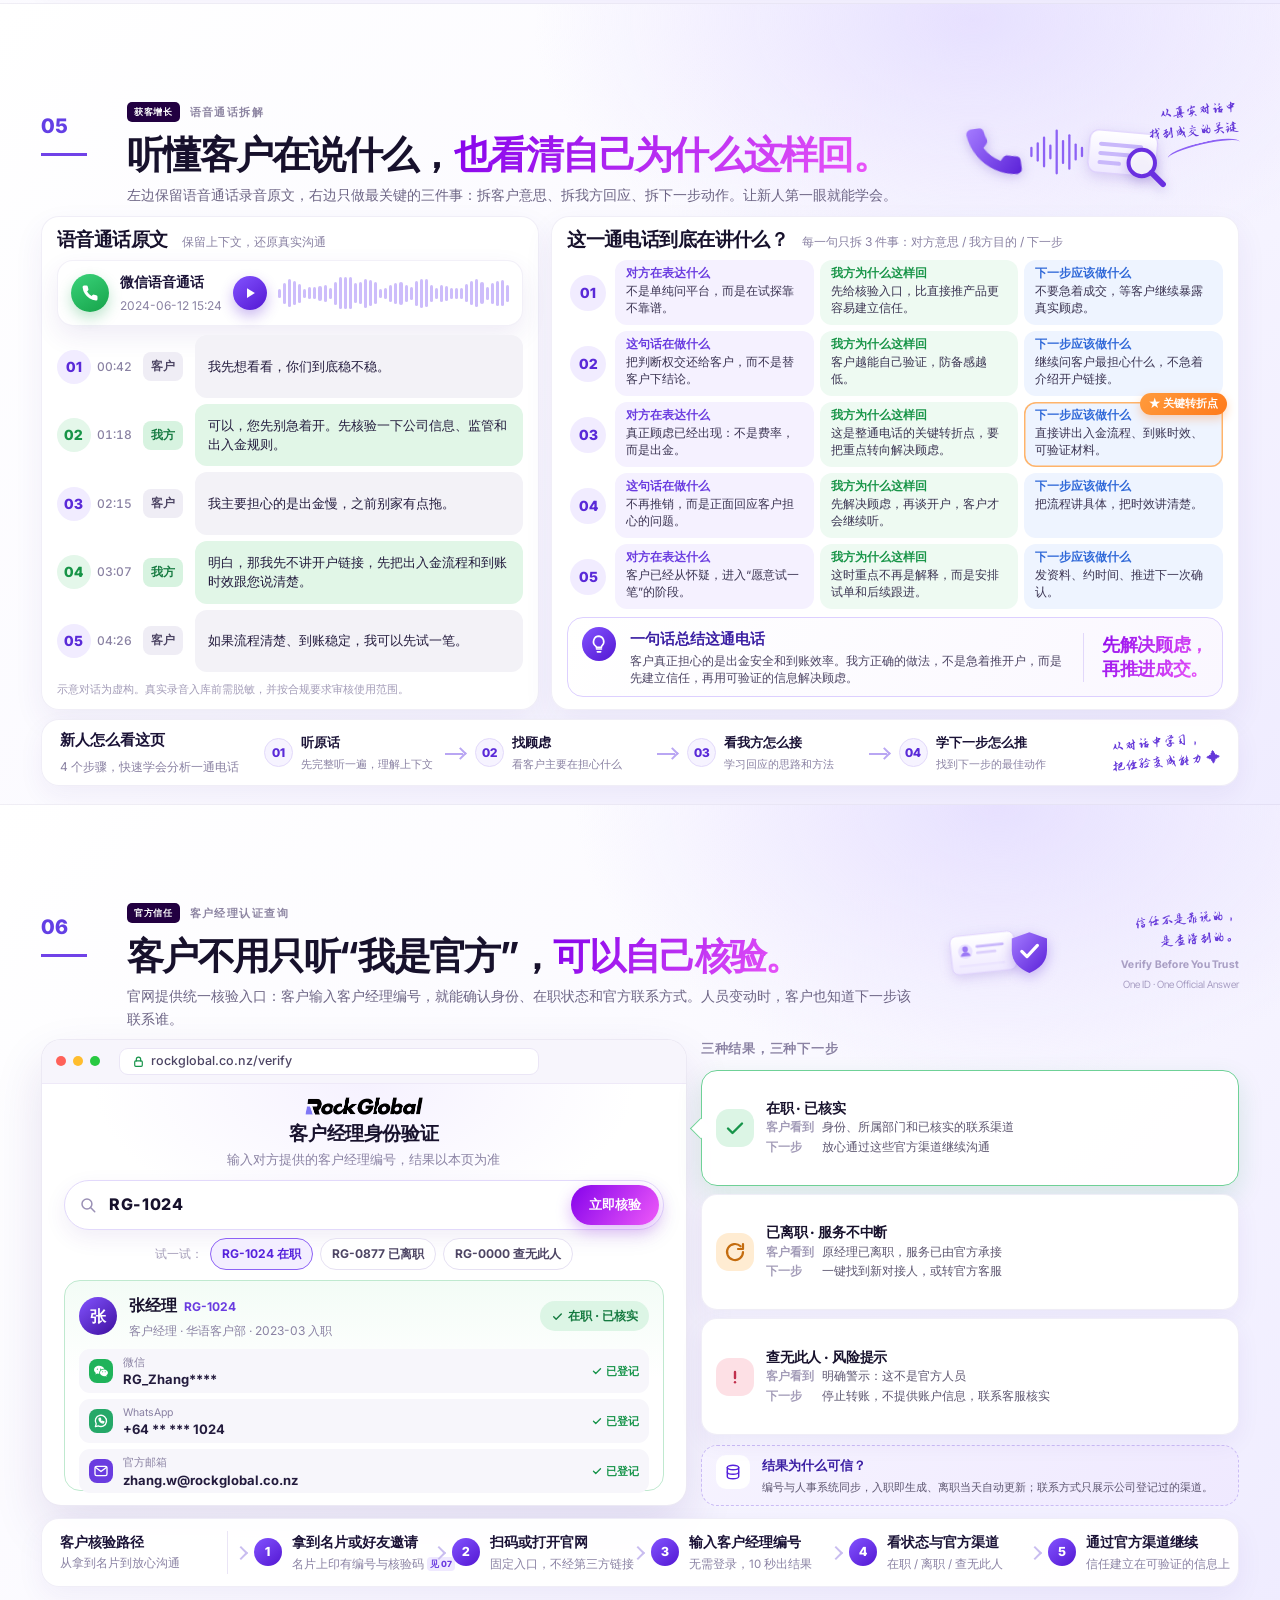
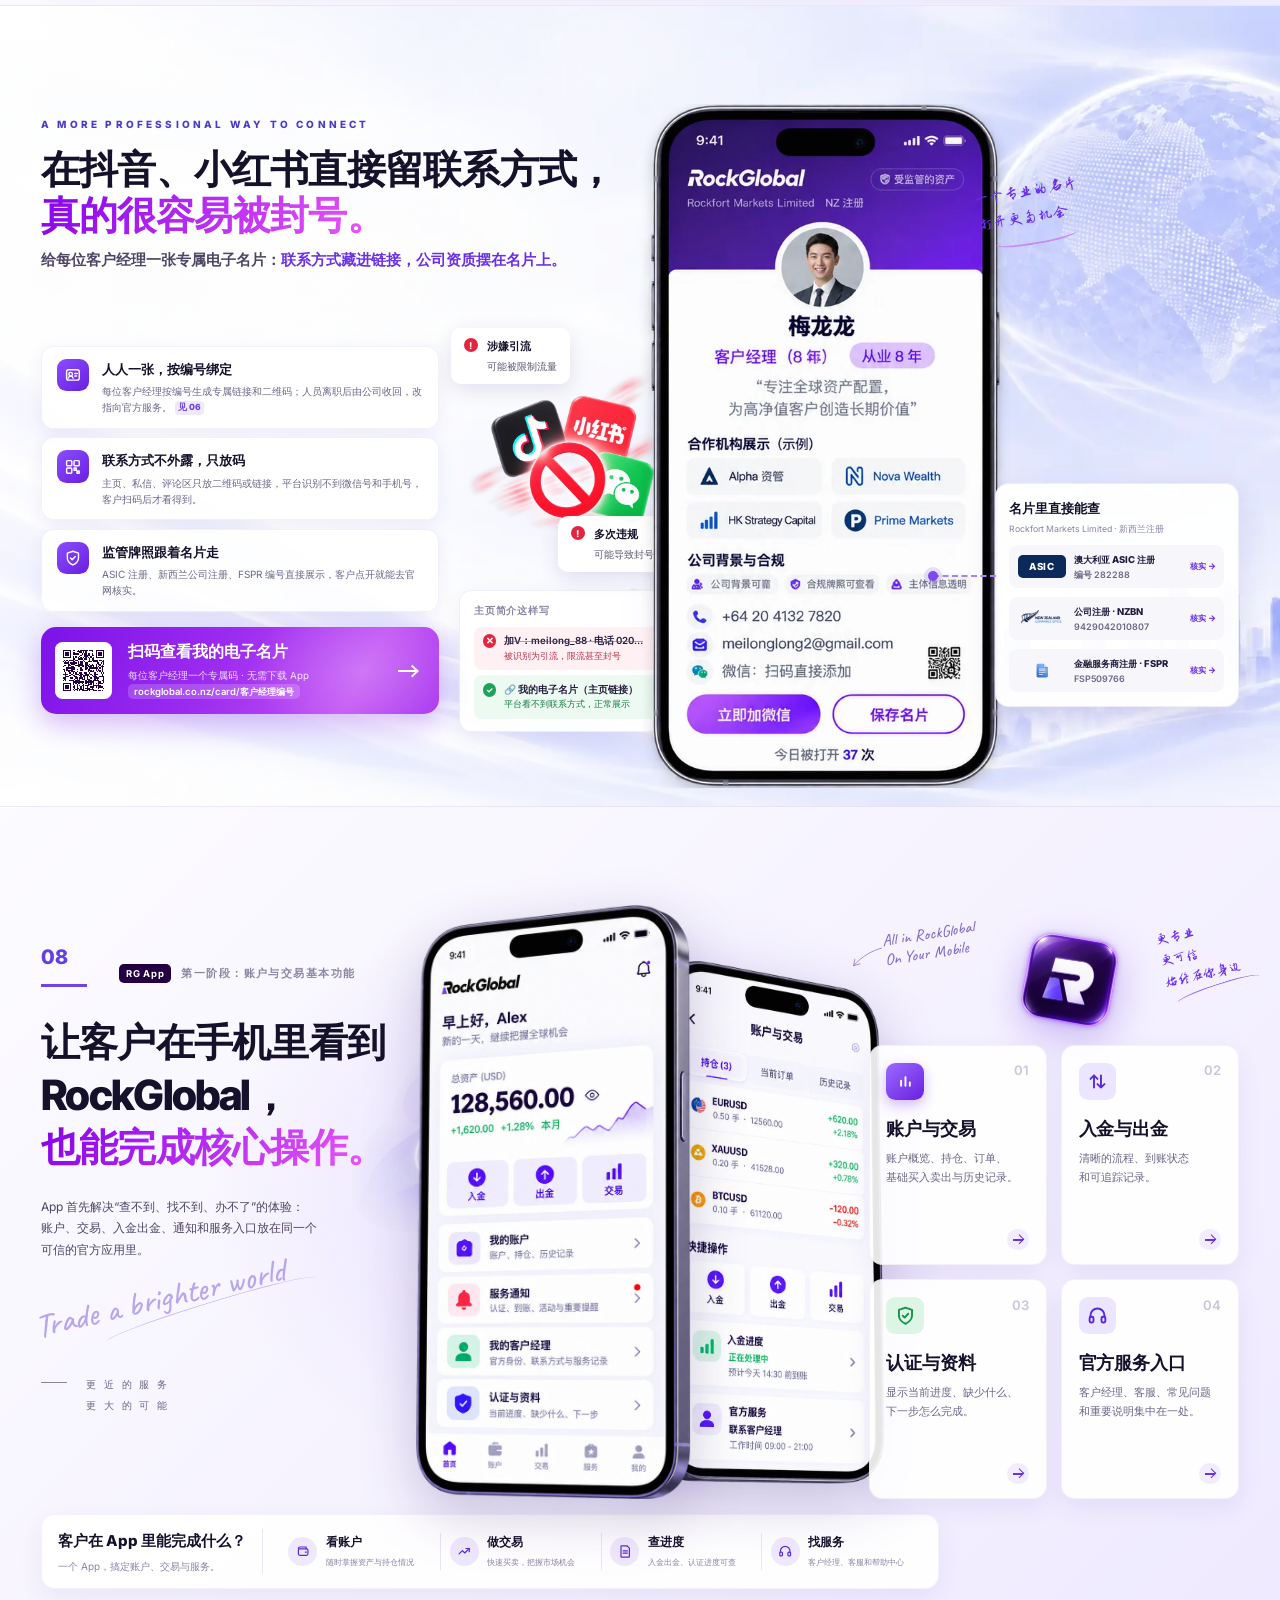
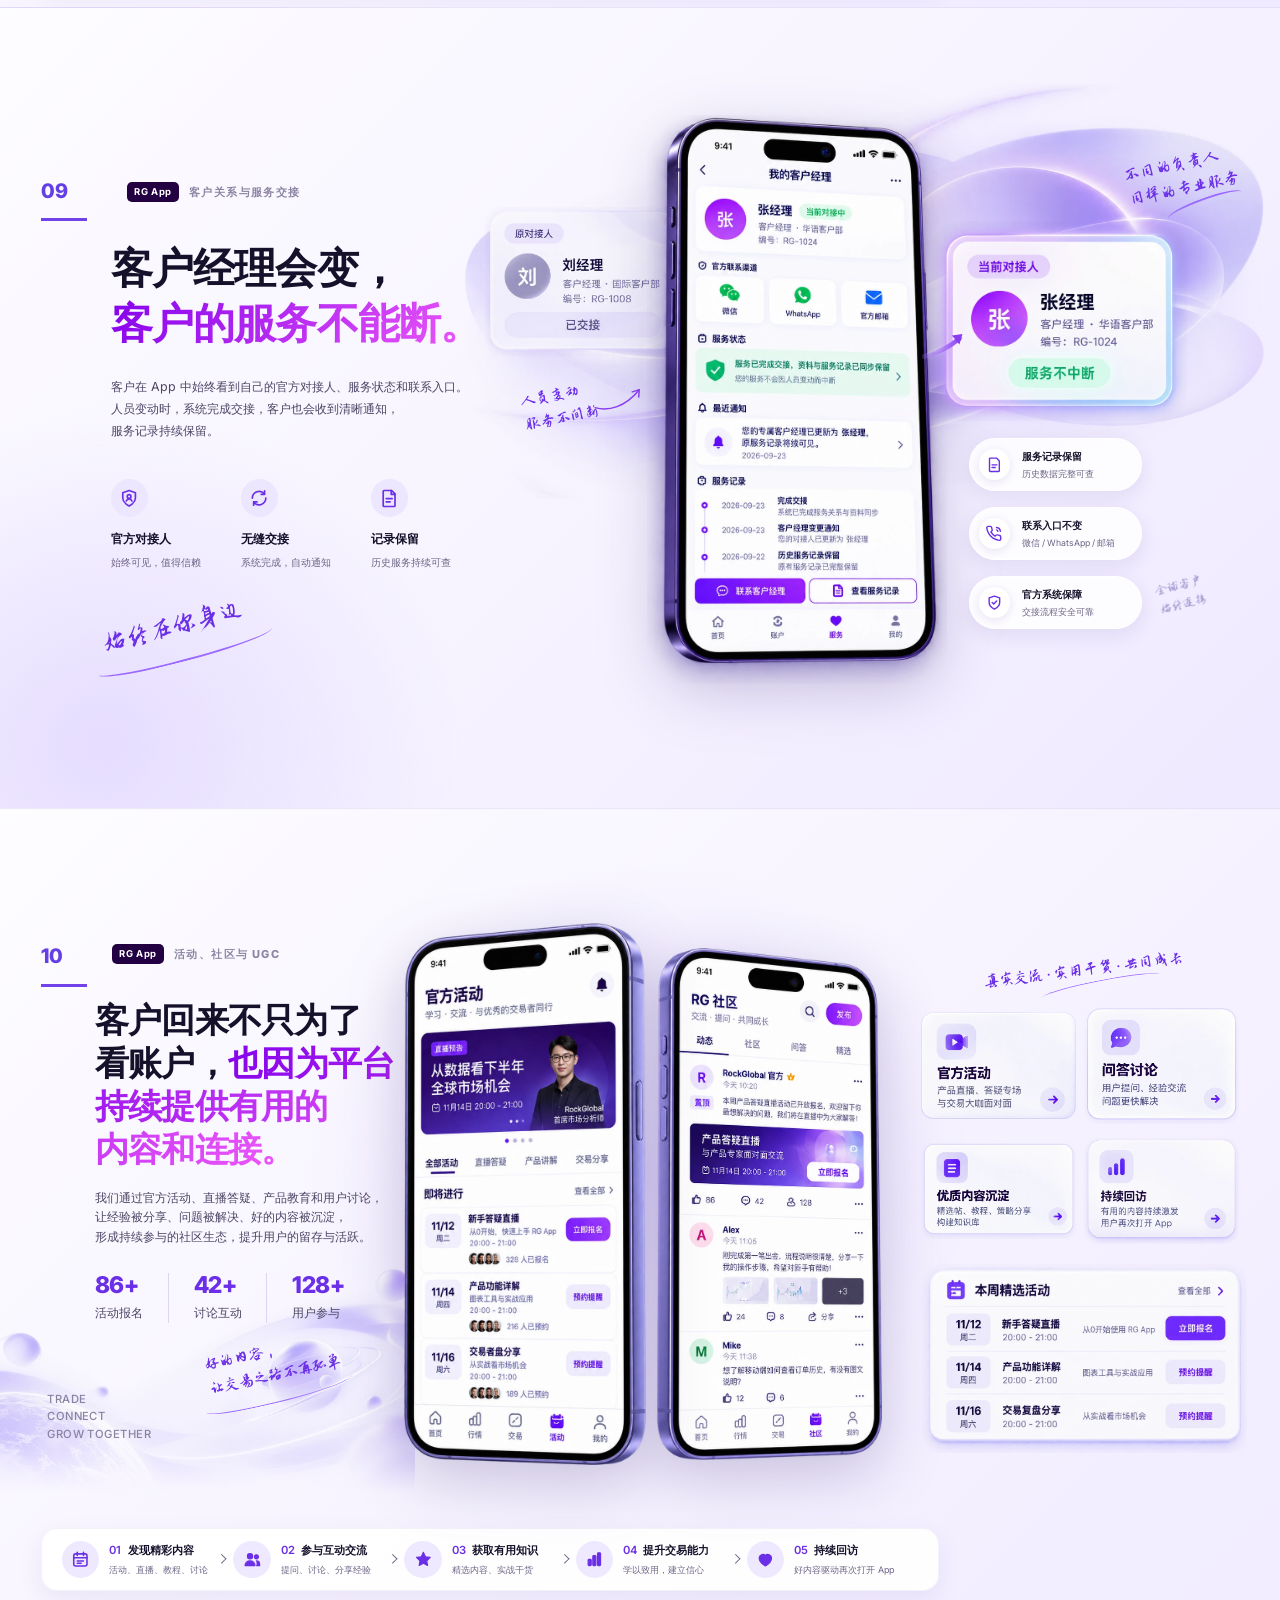
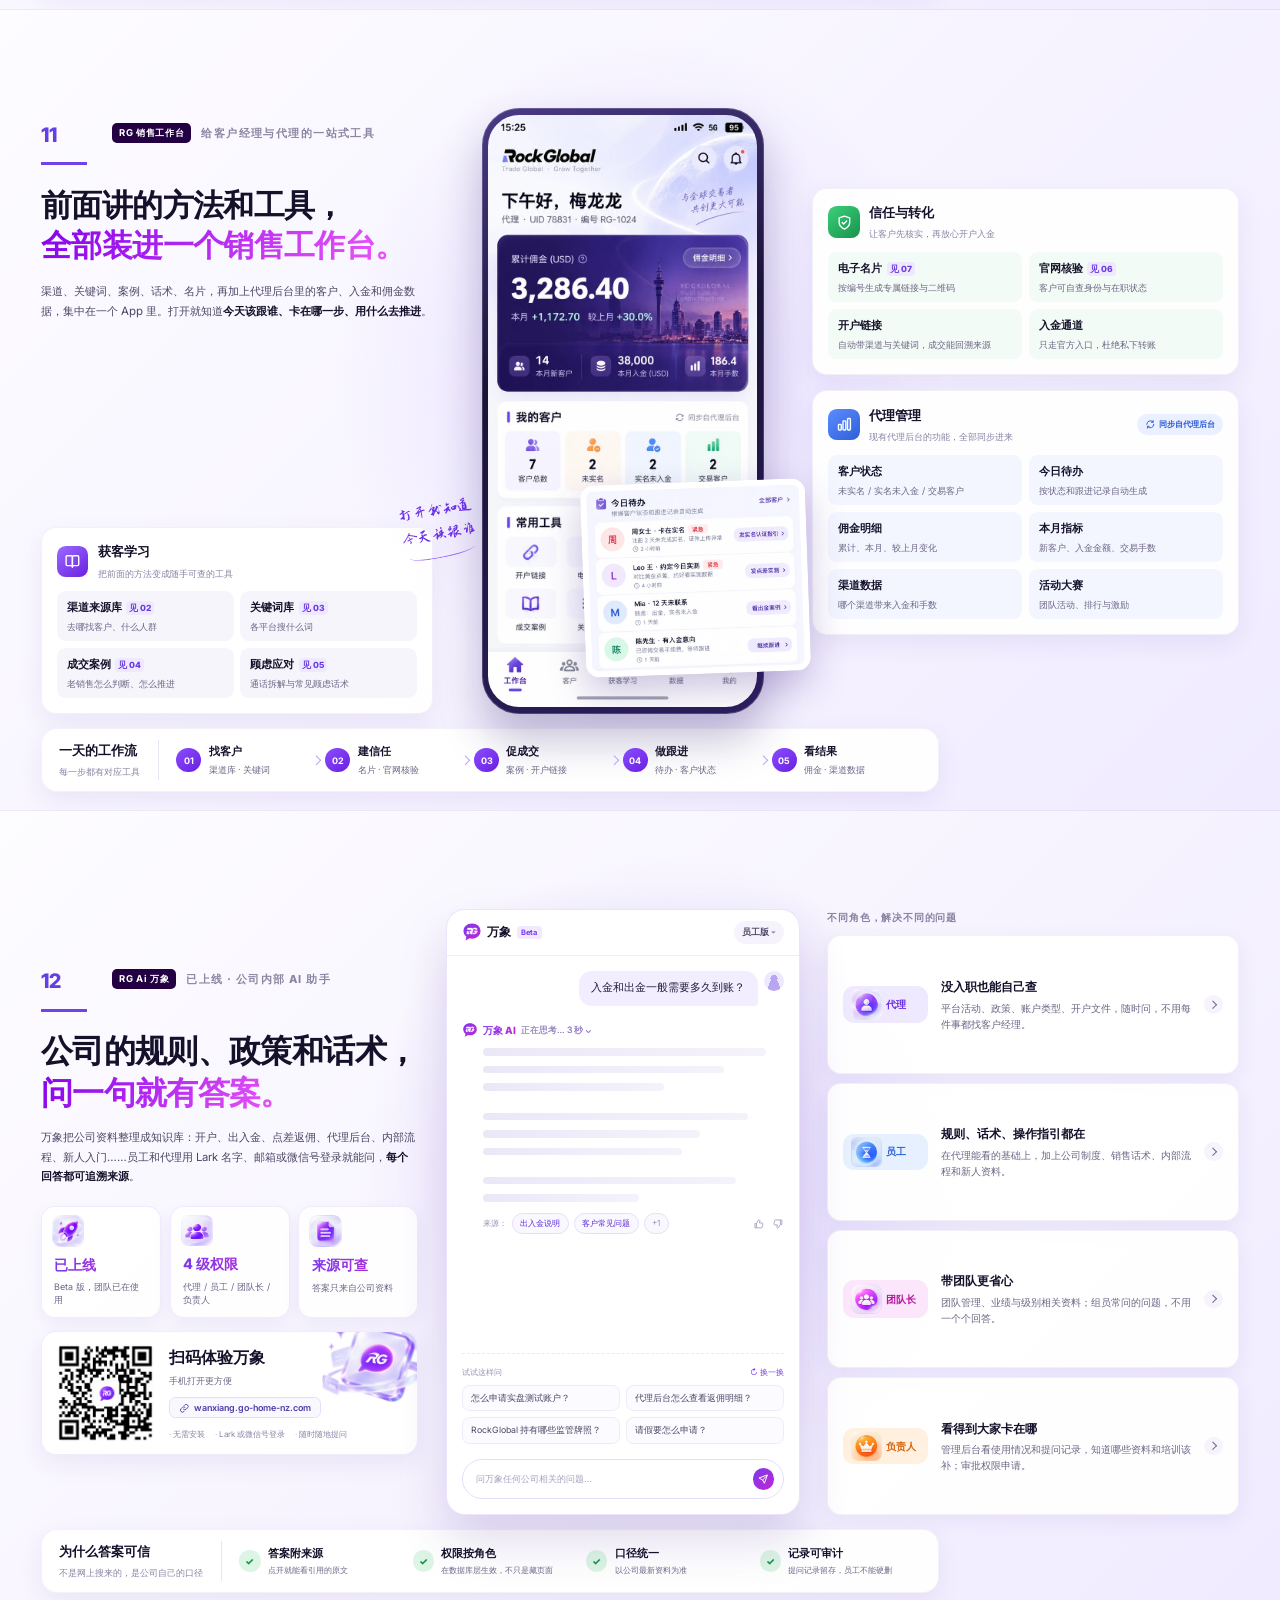
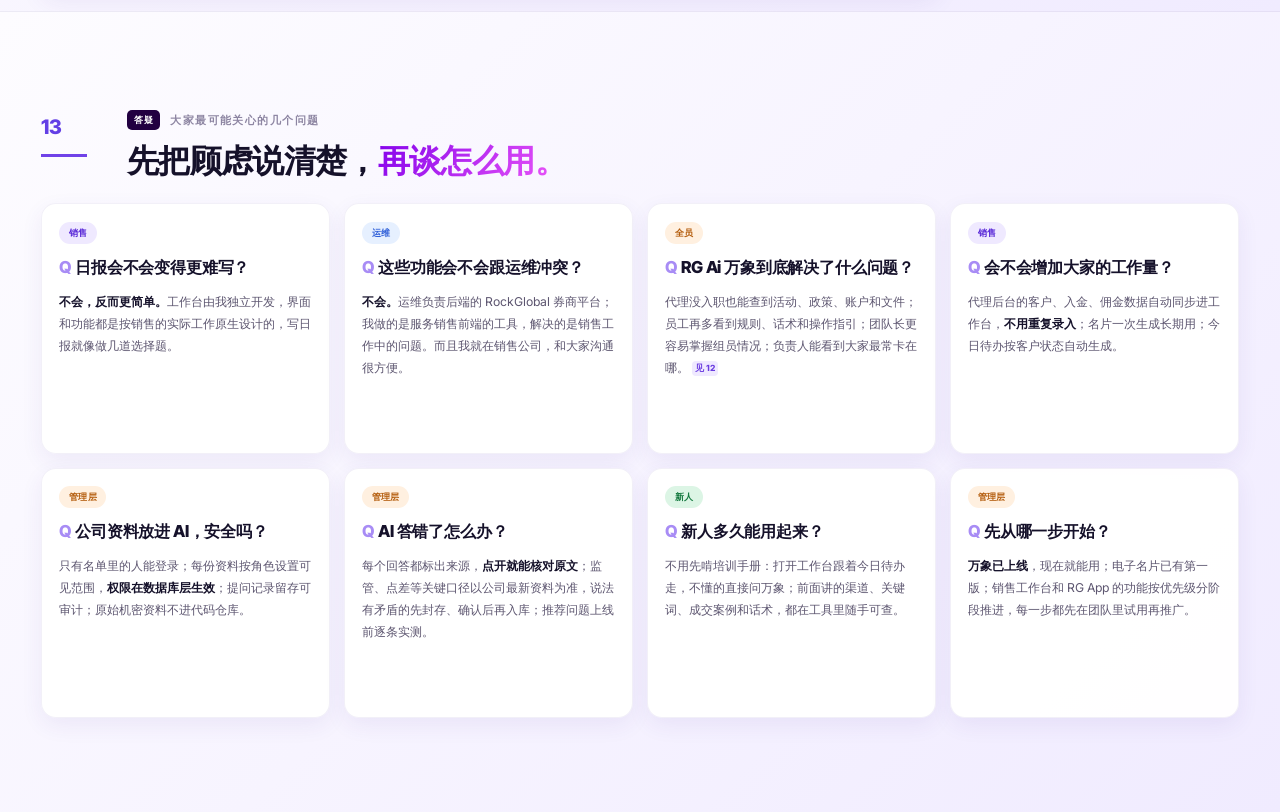
==== commit 6ec916bc: "Redesign RG Ai Wanxiang page with QR entry and role icons Co-Authored-By: Claude Opus 5.5 <noreply@a" ====
--- a/index.html
+++ b/index.html
@@ -23,7 +23,7 @@
   <link rel="stylesheet" href="css/page10.css?v=d1">
   <link rel="stylesheet" href="css/page11.css?v=d2">
   <link rel="stylesheet" href="css/page01.css?v=d1">
-  <link rel="stylesheet" href="css/page12.css?v=2">
+  <link rel="stylesheet" href="css/page12.css?v=4">
   <link rel="stylesheet" href="css/page13.css?v=2">
 </head>
 <body>
@@ -811,23 +811,32 @@
       <div class="g12-left">
         <div class="g12-meta reveal"><div class="dk-head-no"><b>12</b><i></i></div><div class="eyebrow"><b>RG Ai 万象</b><span>已上线 · 公司内部 AI 助手</span></div></div>
         <h2 class="g12-title reveal">公司的规则、政策和话术，<br><em>问一句就有答案。</em></h2>
-        <p class="g12-desc reveal delay-1">万象把公司资料整理成知识库：开户、出入金、点差返佣、代理后台、内部流程、新人入门……员工和代理用 Lark 名字、邮箱或微信号登录就能问，<b>每个回答都附来源，点开能看原文</b>。</p>
+        <p class="g12-desc reveal delay-1">万象把公司资料整理成知识库：开户、出入金、点差返佣、代理后台、内部流程、新人入门……员工和代理用 Lark 名字、邮箱或微信号登录就能问，<b>每个回答都可追溯来源</b>。</p>
         <ul class="g12-proof reveal delay-2">
-          <li><b>已上线</b><span>Beta 版，团队已在使用</span></li>
-          <li><b>4 级权限</b><span>代理 / 员工 / 团队长 / 负责人</span></li>
-          <li><b>来源可查</b><span>答案只来自公司资料</span></li>
+          <li><img src="assets/p12-ic-live.webp" alt=""><b>已上线</b><span>Beta 版，团队已在使用</span></li>
+          <li><img src="assets/p12-ic-tiers.webp" alt=""><b>4 级权限</b><span>代理 / 员工 / 团队长 / 负责人</span></li>
+          <li><img src="assets/p12-ic-source.webp" alt=""><b>来源可查</b><span>答案只来自公司资料</span></li>
         </ul>
+        <a class="g12-qrcard reveal delay-3" href="https://wanxiang.go-home-nz.com/" target="_blank" rel="noopener">
+          <img class="g12-qr" src="assets/p12-qr.webp" alt="扫码打开万象：wanxiang.go-home-nz.com" width="420" height="420">
+          <div class="g12-qr-copy">
+            <b>扫码体验万象</b><small>手机打开更方便</small>
+            <span class="g12-url"><svg viewBox="0 0 24 24"><path d="M10 14a4.5 4.5 0 0 0 6.4 0l3-3a4.5 4.5 0 0 0-6.4-6.4l-1 1"/><path d="M14 10a4.5 4.5 0 0 0-6.4 0l-3 3a4.5 4.5 0 0 0 6.4 6.4l1-1"/></svg>wanxiang.go-home-nz.com</span>
+            <ul><li>无需安装</li><li>Lark 或微信号登录</li><li>随时随地提问</li></ul>
+          </div>
+          <img class="g12-card3d" src="assets/p12-card3d.webp" alt="" aria-hidden="true">
+        </a>
       </div>
 
       <div class="g12-center reveal delay-1" aria-label="万象对话界面示意">
         <div class="g12-app">
           <div class="g12-app-top"><img src="assets/p12-wanxiang-mark.svg" alt=""><b>万象</b><i>Beta</i><span>员工版 <em>▾</em></span></div>
           <div class="g12-app-body">
-            <div class="g12-q">入金和出金一般需要多久到账？</div>
+            <div class="g12-q-row"><div class="g12-q">入金和出金一般需要多久到账？</div><span class="g12-me" aria-hidden="true"></span></div>
             <div class="g12-a">
-              <div class="g12-a-head"><img src="assets/p12-wanxiang-mark.svg" alt=""><b>万象 AI</b><span>已思考（用时 3 秒）<em>▸</em></span></div>
-              <div class="g12-lines" aria-hidden="true"><i style="width:92%"></i><i style="width:86%"></i><i style="width:64%"></i><i style="width:0;height:4px"></i><i style="width:88%"></i><i style="width:72%"></i></div>
-              <div class="g12-src"><small>来源</small><span>出入金说明</span><span>客户常见问题</span><span class="more">+1</span></div>
+              <div class="g12-a-head"><img src="assets/p12-wanxiang-mark.svg" alt=""><b>万象 AI</b><span class="g12-think">正在思考… 3 秒 <em>⌄</em></span></div>
+              <div class="g12-lines" aria-hidden="true"><i style="width:94%"></i><i style="width:80%"></i><i style="width:60%"></i><i style="width:0;height:2px"></i><i style="width:88%"></i><i style="width:72%"></i><i style="width:66%"></i><i style="width:0;height:2px"></i><i style="width:84%"></i><i style="width:52%"></i></div>
+              <div class="g12-src"><small>来源：</small><span>出入金说明</span><span>客户常见问题</span><span class="more">+1</span><em class="g12-rate" aria-hidden="true"><svg viewBox="0 0 24 24"><path d="M7 11v9H4v-9zM7 11l4-7a2 2 0 0 1 3 2l-1 4h5a2 2 0 0 1 2 2.3l-1.2 6A2 2 0 0 1 16.8 20H7"/></svg><svg viewBox="0 0 24 24" style="rotate:180deg"><path d="M7 11v9H4v-9zM7 11l4-7a2 2 0 0 1 3 2l-1 4h5a2 2 0 0 1 2 2.3l-1.2 6A2 2 0 0 1 16.8 20H7"/></svg></em></div>
             </div>
             <div class="g12-sugg">
               <small>试试这样问 <em>↻ 换一换</em></small>
@@ -837,18 +846,17 @@
               <span>请假要怎么申请？</span>
             </div>
           </div>
-          <div class="g12-input"><span>问万象任何公司相关的问题…</span><i></i></div>
-        </div>
-        <div class="g12-hand" aria-hidden="true">不用再翻聊天记录<br>找那份文件了</div>
+          <div class="g12-input"><span>问万象任何公司相关的问题…</span><i><svg viewBox="0 0 24 24"><path d="M21 3 10.5 13.5"/><path d="M21 3l-6.5 18-4-7.5L3 9.5Z"/></svg></i></div>
+        </div>
       </div>
 
       <div class="g12-right">
         <div class="g12-right-label reveal delay-2">不同角色，解决不同的问题</div>
         <ol class="g12-tiers">
-          <li class="reveal delay-2"><span class="t1">代理</span><div><b>没入职也能自己查</b><p>平台活动、政策、账户类型、开户文件，随时问，不用每件事都找客户经理。</p></div></li>
-          <li class="reveal delay-2"><span class="t2">员工</span><div><b>规则、话术、操作指引都在</b><p>在代理能看的基础上，加上公司制度、销售话术、内部流程和新人资料。</p></div></li>
-          <li class="reveal delay-3"><span class="t3">团队长</span><div><b>带团队更省心</b><p>团队管理、业绩与级别相关资料；组员常问的问题，不用一个个回答。</p></div></li>
-          <li class="reveal delay-3"><span class="t4">负责人</span><div><b>看得到大家卡在哪</b><p>管理后台看使用情况和提问记录，知道哪些资料和培训该补；审批权限申请。</p></div></li>
+          <li class="reveal delay-2"><span class="tag t1"><img src="assets/p12-ic-agent.webp" alt="">代理</span><div><b>没入职也能自己查</b><p>平台活动、政策、账户类型、开户文件，随时问，不用每件事都找客户经理。</p></div><i class="chev"></i></li>
+          <li class="reveal delay-2"><span class="tag t2"><img src="assets/p12-ic-staff.webp" alt="">员工</span><div><b>规则、话术、操作指引都在</b><p>在代理能看的基础上，加上公司制度、销售话术、内部流程和新人资料。</p></div><i class="chev"></i></li>
+          <li class="reveal delay-3"><span class="tag t3"><img src="assets/p12-ic-lead.webp" alt="">团队长</span><div><b>带团队更省心</b><p>团队管理、业绩与级别相关资料；组员常问的问题，不用一个个回答。</p></div><i class="chev"></i></li>
+          <li class="reveal delay-3"><span class="tag t4"><img src="assets/p12-ic-exec.webp" alt="">负责人</span><div><b>看得到大家卡在哪</b><p>管理后台看使用情况和提问记录，知道哪些资料和培训该补；审批权限申请。</p></div><i class="chev"></i></li>
         </ol>
       </div>
     </div>
--- a/css/page12.css
+++ b/css/page12.css
@@ -10,16 +10,17 @@
 .g12-grid{flex:1;display:grid;grid-template-columns:minmax(0,33fr) minmax(0,31fr) minmax(0,36fr);grid-template-rows:minmax(0,1fr);column-gap:calc(var(--s)*2.2);min-height:0}
 
 /* ---------- 左 ---------- */
-.g12-left{display:flex;flex-direction:column;justify-content:center;min-width:0}
+.g12-left{display:flex;flex-direction:column;justify-content:center;gap:0;min-width:0}
 .g12-meta{display:flex;align-items:flex-start;gap:calc(var(--s)*2)}
 .g12-meta .dk-head-no{padding-top:0}
 .g12-meta .eyebrow{margin:0}
-.g12-title{margin:calc(var(--s)*1.8) 0 0!important;font-size:calc(var(--s)*2.55)!important;line-height:1.3!important;letter-spacing:-.02em!important;font-weight:800;color:#15112a;white-space:nowrap}
+.g12-title{margin:calc(var(--s)*1.5) 0 0!important;font-size:calc(var(--s)*2.55)!important;line-height:1.3!important;letter-spacing:-.02em!important;font-weight:800;color:#15112a;white-space:nowrap}
 .g12-title em{font-style:normal;background:linear-gradient(90deg,#7c3aed,#c026d3);-webkit-background-clip:text;background-clip:text;color:transparent}
-.g12-desc{margin:calc(var(--s)*1.5) 0 0!important;max-width:none!important;font-size:calc(var(--s)*.95)!important;line-height:1.8!important;color:#4d4564!important}
+.g12-desc{margin:calc(var(--s)*1.2) 0 0!important;max-width:none!important;font-size:calc(var(--s)*.9)!important;line-height:1.75!important;color:#4d4564!important}
 .g12-desc b{color:#15112a}
-.g12-proof{display:grid;grid-template-columns:repeat(3,minmax(0,1fr));gap:calc(var(--s)*.7);margin:calc(var(--s)*2.2) 0 0;padding:0;list-style:none}
-.g12-proof li{padding:calc(var(--s)*.9) calc(var(--s)*1);border:1px solid rgba(124,58,237,.12);border-radius:calc(var(--s)*1);background:rgba(255,255,255,.8)}
+.g12-proof{display:grid;grid-template-columns:repeat(3,minmax(0,1fr));gap:calc(var(--s)*.7);margin:calc(var(--s)*1.5) 0 0;padding:0;list-style:none}
+.g12-proof li{padding:calc(var(--s)*.9) calc(var(--s)*1);border:1px solid rgba(124,58,237,.1);border-radius:calc(var(--s)*1.1);background:rgba(255,255,255,.88);box-shadow:0 calc(var(--s)*.5) calc(var(--s)*1.4) rgba(73,41,150,.06)}
+.g12-proof img{display:block;width:calc(var(--s)*2.6);height:auto;margin:calc(var(--s)*-.2) 0 calc(var(--s)*.5) calc(var(--s)*-.2)}
 .g12-proof b{display:block;font-size:calc(var(--s)*1.15);font-weight:800;background:linear-gradient(90deg,#7c3aed,#c026d3);-webkit-background-clip:text;background-clip:text;color:transparent;white-space:nowrap}
 .g12-proof span{display:block;margin-top:calc(var(--s)*.3);font-size:calc(var(--s)*.72);line-height:1.45;color:#6d6585}
 
@@ -77,3 +78,51 @@
 .g12-bar li>div{min-width:0}
 .g12-bar li b{display:block;font-size:calc(var(--s)*.88);font-weight:800;color:#15112a;white-space:nowrap}
 .g12-bar li small{display:block;margin-top:calc(var(--s)*.2);font-size:calc(var(--s)*.68);color:#6d6585;white-space:nowrap;overflow:hidden;text-overflow:ellipsis}
+
+/* ---------- 左下：扫码体验 ---------- */
+.g12-qrcard{position:relative;display:flex;align-items:center;gap:calc(var(--s)*1.2);margin-top:calc(var(--s)*1);padding:calc(var(--s)*1) calc(var(--s)*1.2);border:1px solid rgba(124,58,237,.1);border-radius:calc(var(--s)*1.2);background:rgba(255,255,255,.92);box-shadow:0 calc(var(--s)*.7) calc(var(--s)*2) rgba(73,41,150,.08);color:inherit;text-decoration:none;overflow:hidden}
+.g12-qr{width:calc(var(--s)*7.8);height:calc(var(--s)*7.8);flex:none;border-radius:calc(var(--s)*.6);image-rendering:auto}
+.g12-qr-copy{position:relative;z-index:2;flex:1;min-width:0}
+.g12-qr-copy>b{display:block;font-size:calc(var(--s)*1.25);font-weight:800;color:#15112a}
+.g12-qr-copy>small{display:block;margin-top:calc(var(--s)*.2);font-size:calc(var(--s)*.76);color:#6d6585}
+.g12-url{display:inline-flex;align-items:center;gap:calc(var(--s)*.35);margin-top:calc(var(--s)*.7);padding:calc(var(--s)*.3) calc(var(--s)*.7);border:1px solid #e6def8;border-radius:calc(var(--s)*.5);background:#faf8ff;font:600 calc(var(--s)*.72)/1.3 "Inter",sans-serif;color:#4d3aa8;white-space:nowrap}
+.g12-url svg{width:calc(var(--s)*.85);height:calc(var(--s)*.85);fill:none;stroke:currentColor;stroke-width:2;stroke-linecap:round}
+.g12-qr-copy ul{display:flex;flex-wrap:wrap;gap:calc(var(--s)*.25) calc(var(--s)*.8);margin:calc(var(--s)*.6) 0 0;padding:0;list-style:none}
+.g12-qr-copy li{font-size:calc(var(--s)*.64);color:#8a82a3;white-space:nowrap}
+.g12-qr-copy li:before{content:"· ";color:#b9a6f3}
+.g12-card3d{position:absolute;right:calc(var(--s)*-1);top:calc(var(--s)*-.8);z-index:1;width:calc(var(--s)*8.6);height:auto;opacity:.95;pointer-events:none}
+.g12-qrcard:hover{border-color:rgba(124,58,237,.3)}
+
+/* ---------- 对话界面细节 ---------- */
+.g12-q-row{display:flex;align-items:flex-start;justify-content:flex-end;gap:calc(var(--s)*.5)}
+.g12-q-row .g12-q{align-self:auto}
+.g12-me{width:calc(var(--s)*1.6);height:calc(var(--s)*1.6);flex:none;border-radius:50%;background:radial-gradient(circle at 50% 38%,#b9a6f3 0 22%,transparent 23%),radial-gradient(ellipse at 50% 100%,#b9a6f3 0 42%,transparent 43%),#efe9ff}
+.g12-think{font-size:calc(var(--s)*.7);background:linear-gradient(90deg,#9a90b5 0%,#7c3aed 45%,#9a90b5 90%);background-size:200% 100%;-webkit-background-clip:text;background-clip:text;color:transparent;animation:g12-shimmer 2.4s linear infinite}
+.g12-think em{font-style:normal}
+@keyframes g12-shimmer{to{background-position:-200% 0}}
+@media (prefers-reduced-motion:reduce){.g12-think{animation:none}}
+.g12-rate{display:flex;gap:calc(var(--s)*.6);margin-left:auto;font-style:normal}
+.g12-rate svg{width:calc(var(--s)*.95);height:calc(var(--s)*.95);fill:none;stroke:#a79fbd;stroke-width:1.8;stroke-linejoin:round}
+.g12-input i{display:grid;place-items:center}
+.g12-input i svg{width:50%;height:50%;fill:none;stroke:#fff;stroke-width:2.2;stroke-linecap:round;stroke-linejoin:round}
+
+/* ---------- 右：角色卡 ---------- */
+.g12-tiers li{align-items:center}
+.g12-tiers li>.tag{display:flex;align-items:center;gap:calc(var(--s)*.35);width:calc(var(--s)*6.8);min-width:0;padding:calc(var(--s)*.55) calc(var(--s)*.6);border-radius:calc(var(--s)*.9);font-size:calc(var(--s)*.82);font-weight:800;white-space:nowrap}
+.g12-tiers li>.tag img{width:calc(var(--s)*2.5);height:auto;margin:calc(var(--s)*-.3) 0}
+.g12-tiers .tag.t1{background:#efe9ff;color:#6a2fe6}
+.g12-tiers .tag.t2{background:#e7f0ff;color:#2f68d8}
+.g12-tiers .tag.t3{background:#fbe6fb;color:#b5179e}
+.g12-tiers .tag.t4{background:#fff0e0;color:#d9650c}
+.g12-tiers li>div{flex:1;min-width:0}
+.g12-tiers .chev{position:relative;width:calc(var(--s)*1.5);height:calc(var(--s)*1.5);flex:none;border-radius:50%;background:#f6f3fd}
+.g12-tiers .chev:after{content:"";position:absolute;left:38%;top:50%;width:28%;height:28%;border-top:1.6px solid #6d6585;border-right:1.6px solid #6d6585;transform:translate(-20%,-50%) rotate(45deg)}
+
+/* ---------- 中、右两列铺满列高（同参考图） ---------- */
+.g12-center{justify-content:stretch}
+.g12-app{flex:1;height:auto;max-height:none}
+.g12-app-body{flex:1;gap:calc(var(--s)*1.3)}
+.g12-lines{gap:calc(var(--s)*.8)}
+.g12-sugg{margin-top:auto}
+.g12-right{justify-content:flex-start}
+.g12-tiers{flex:1;grid-auto-rows:1fr}
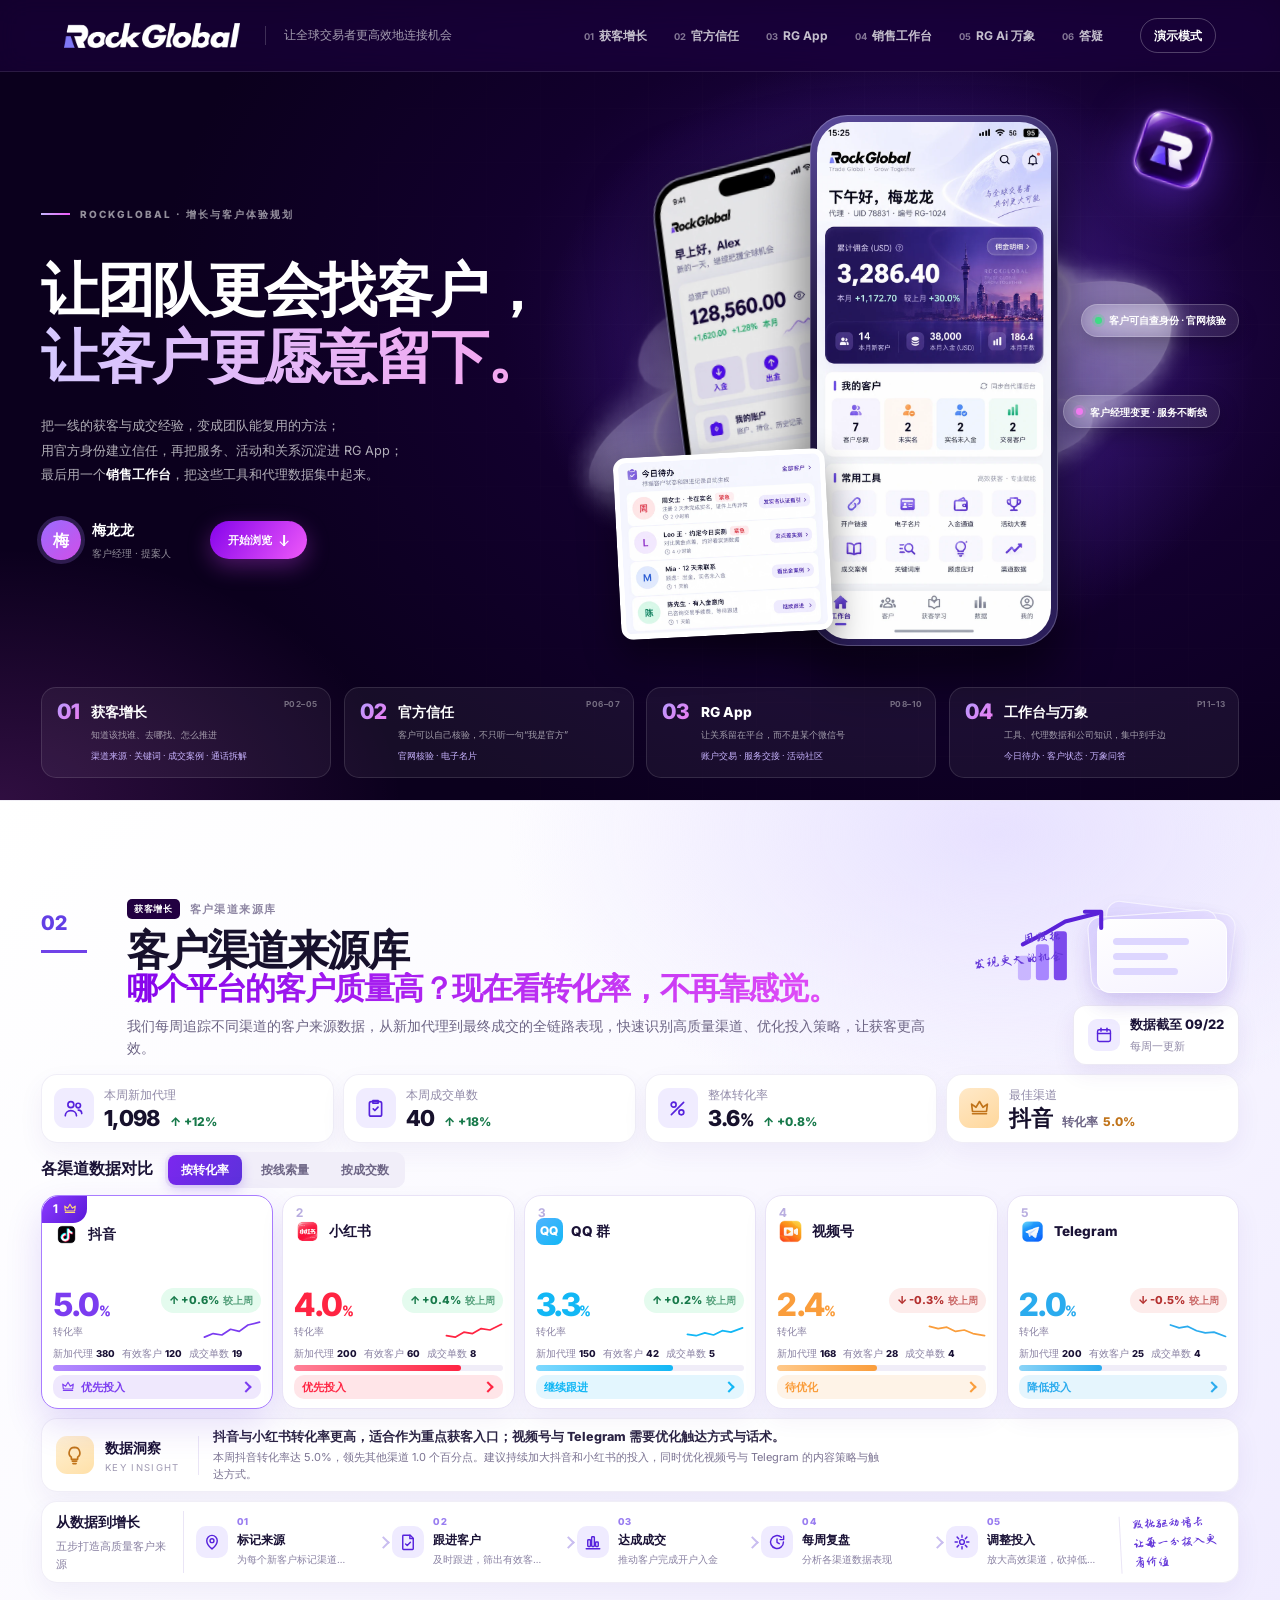
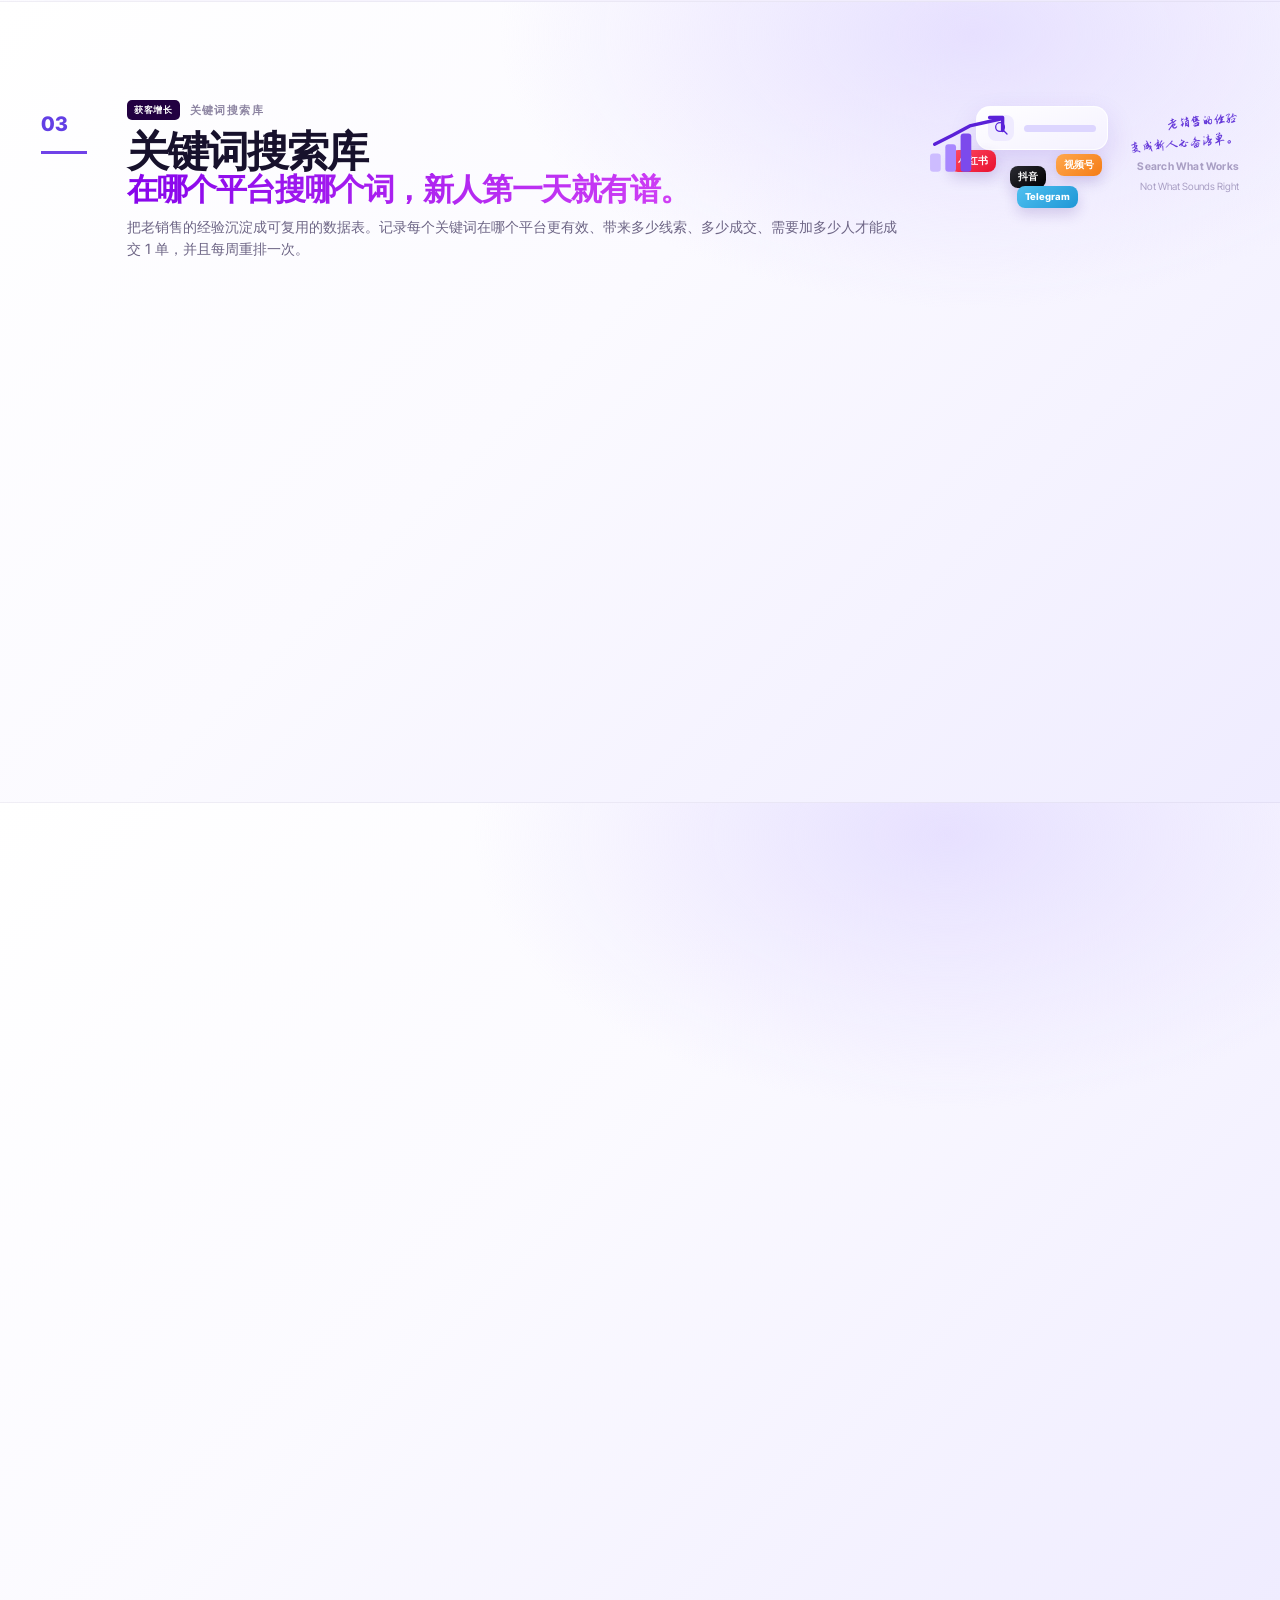
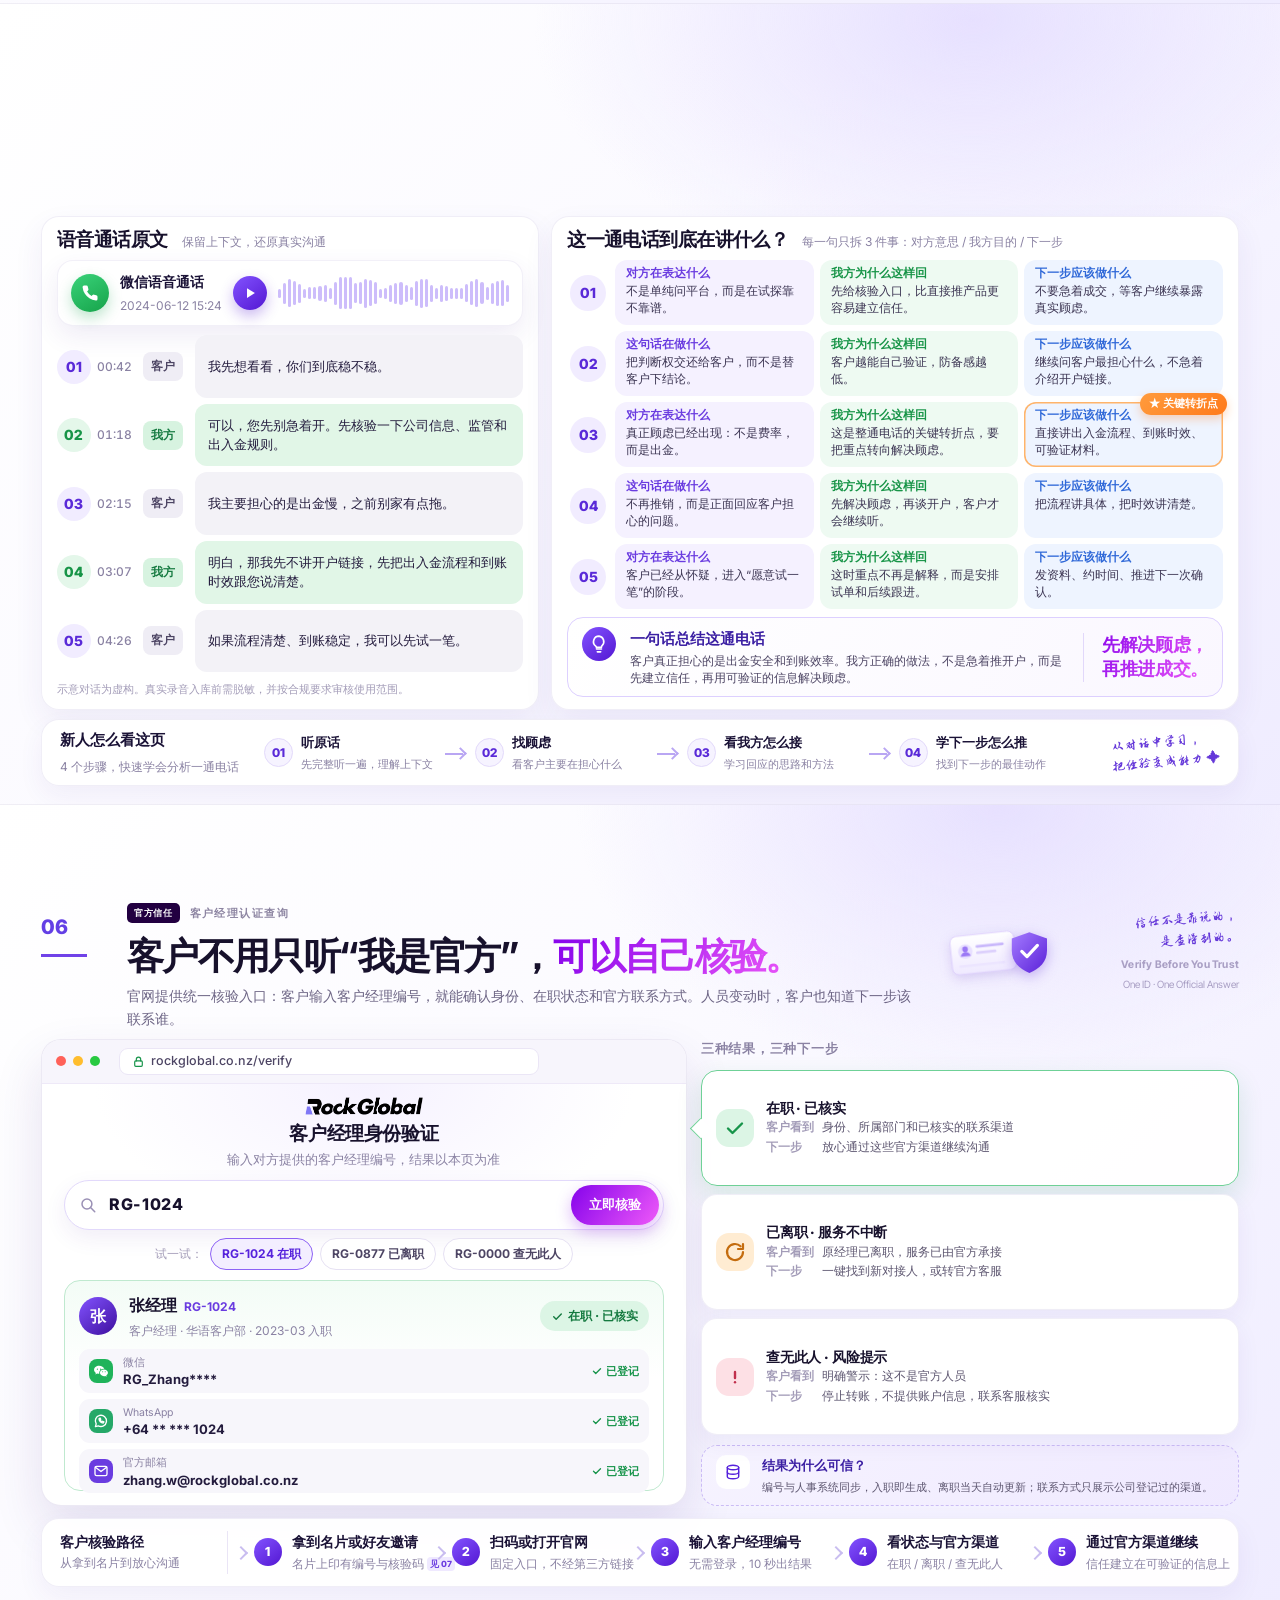
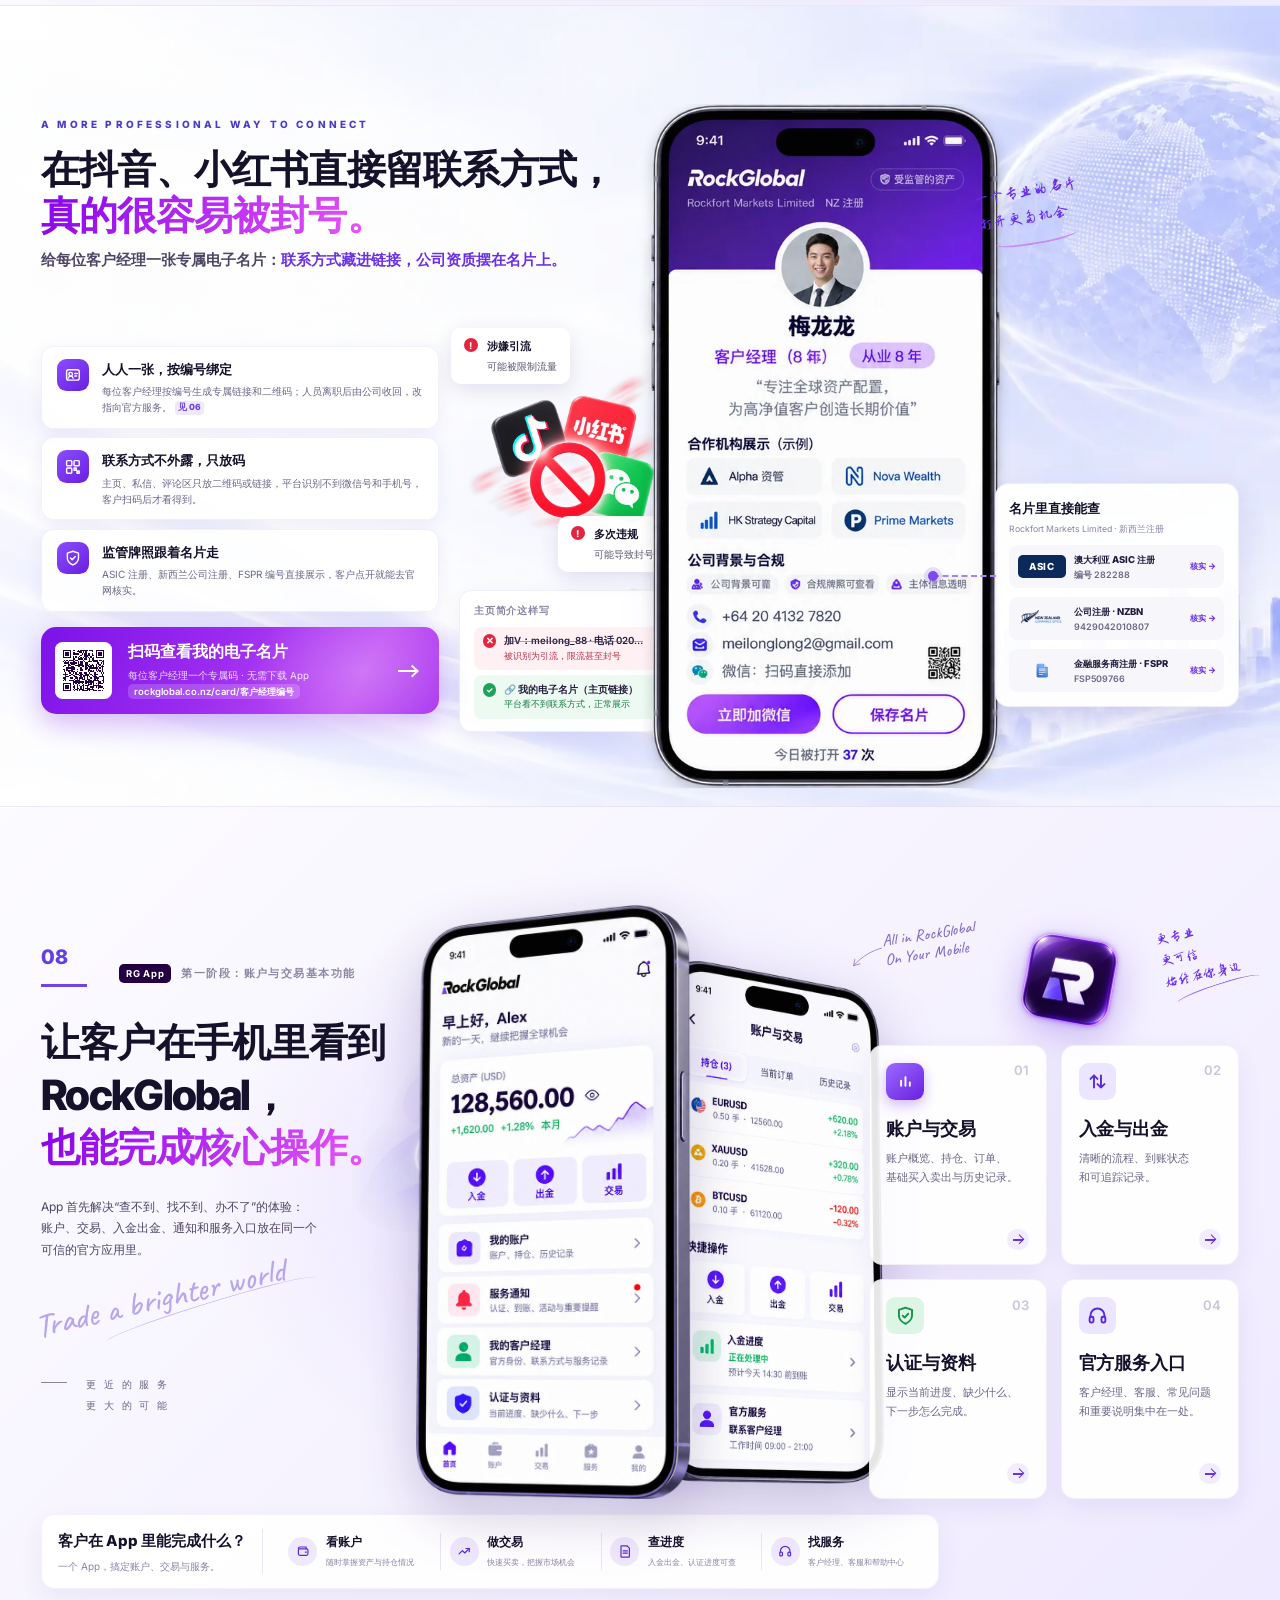
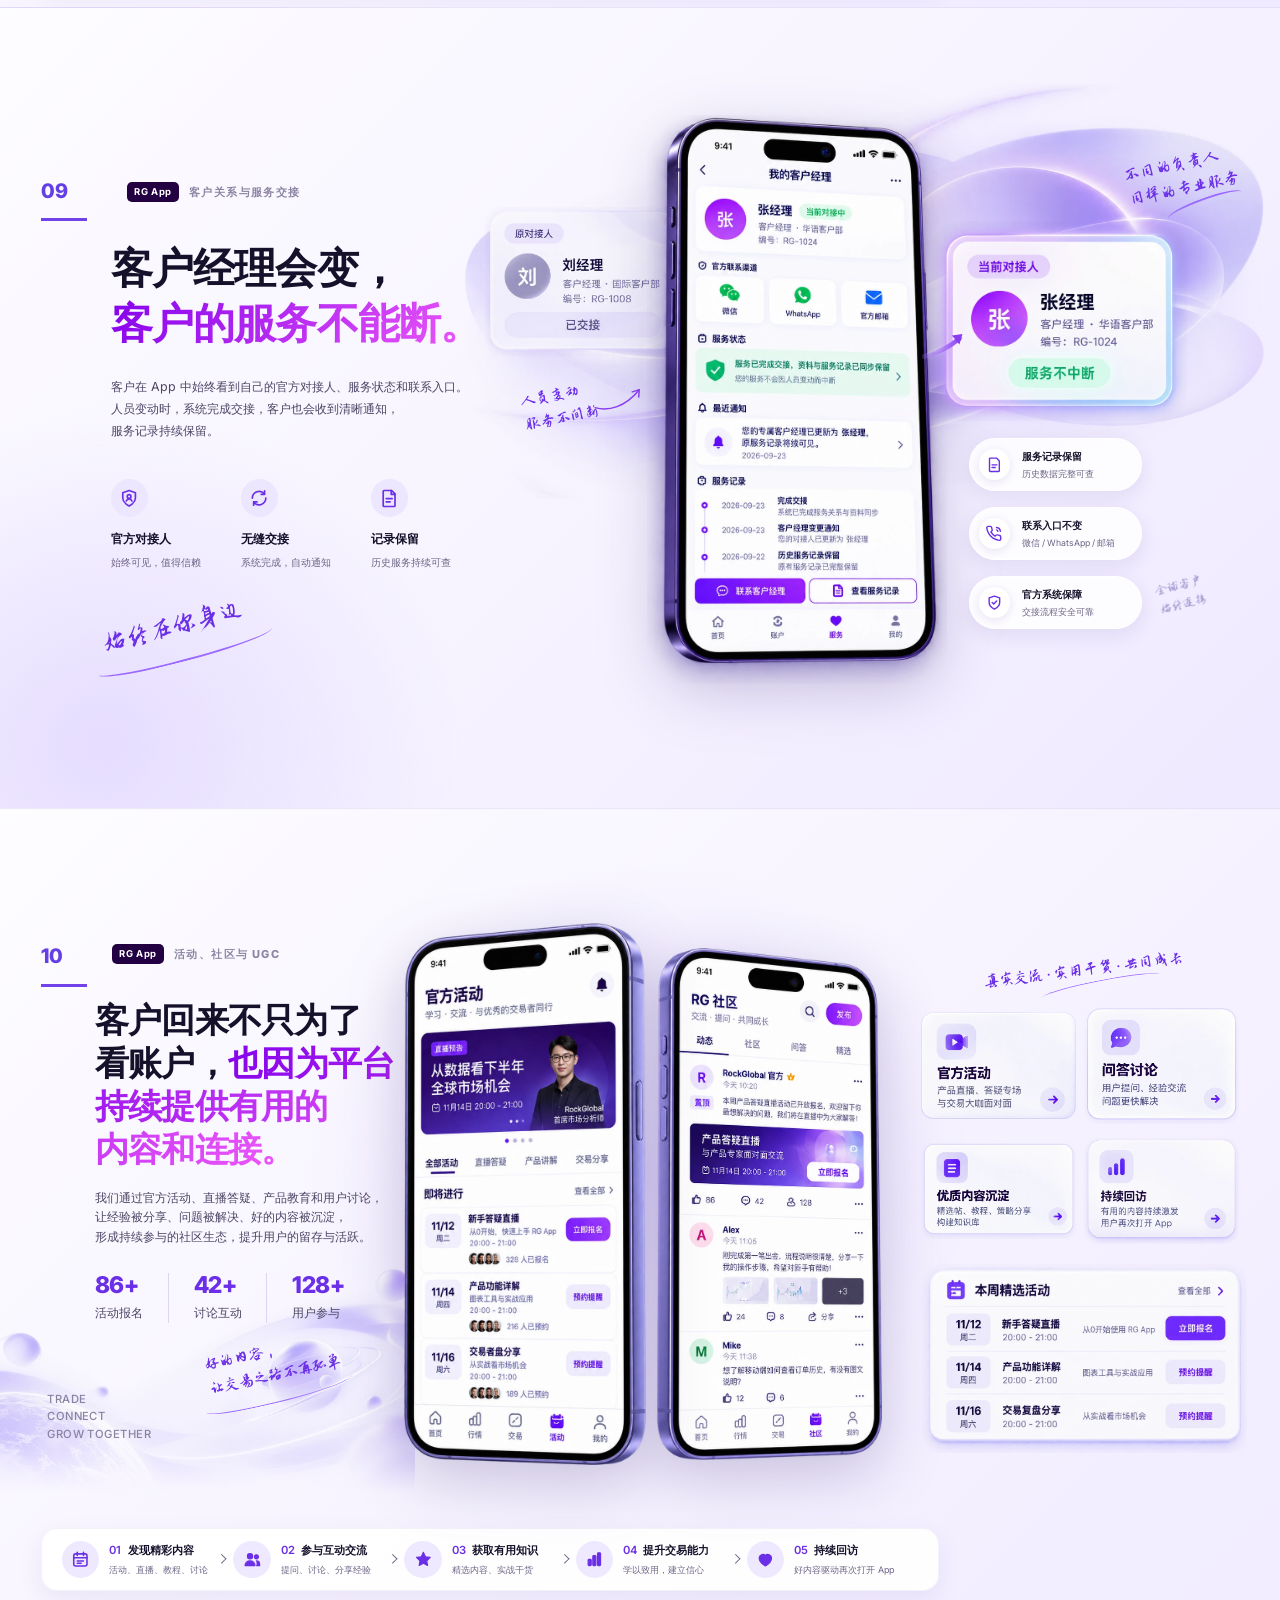
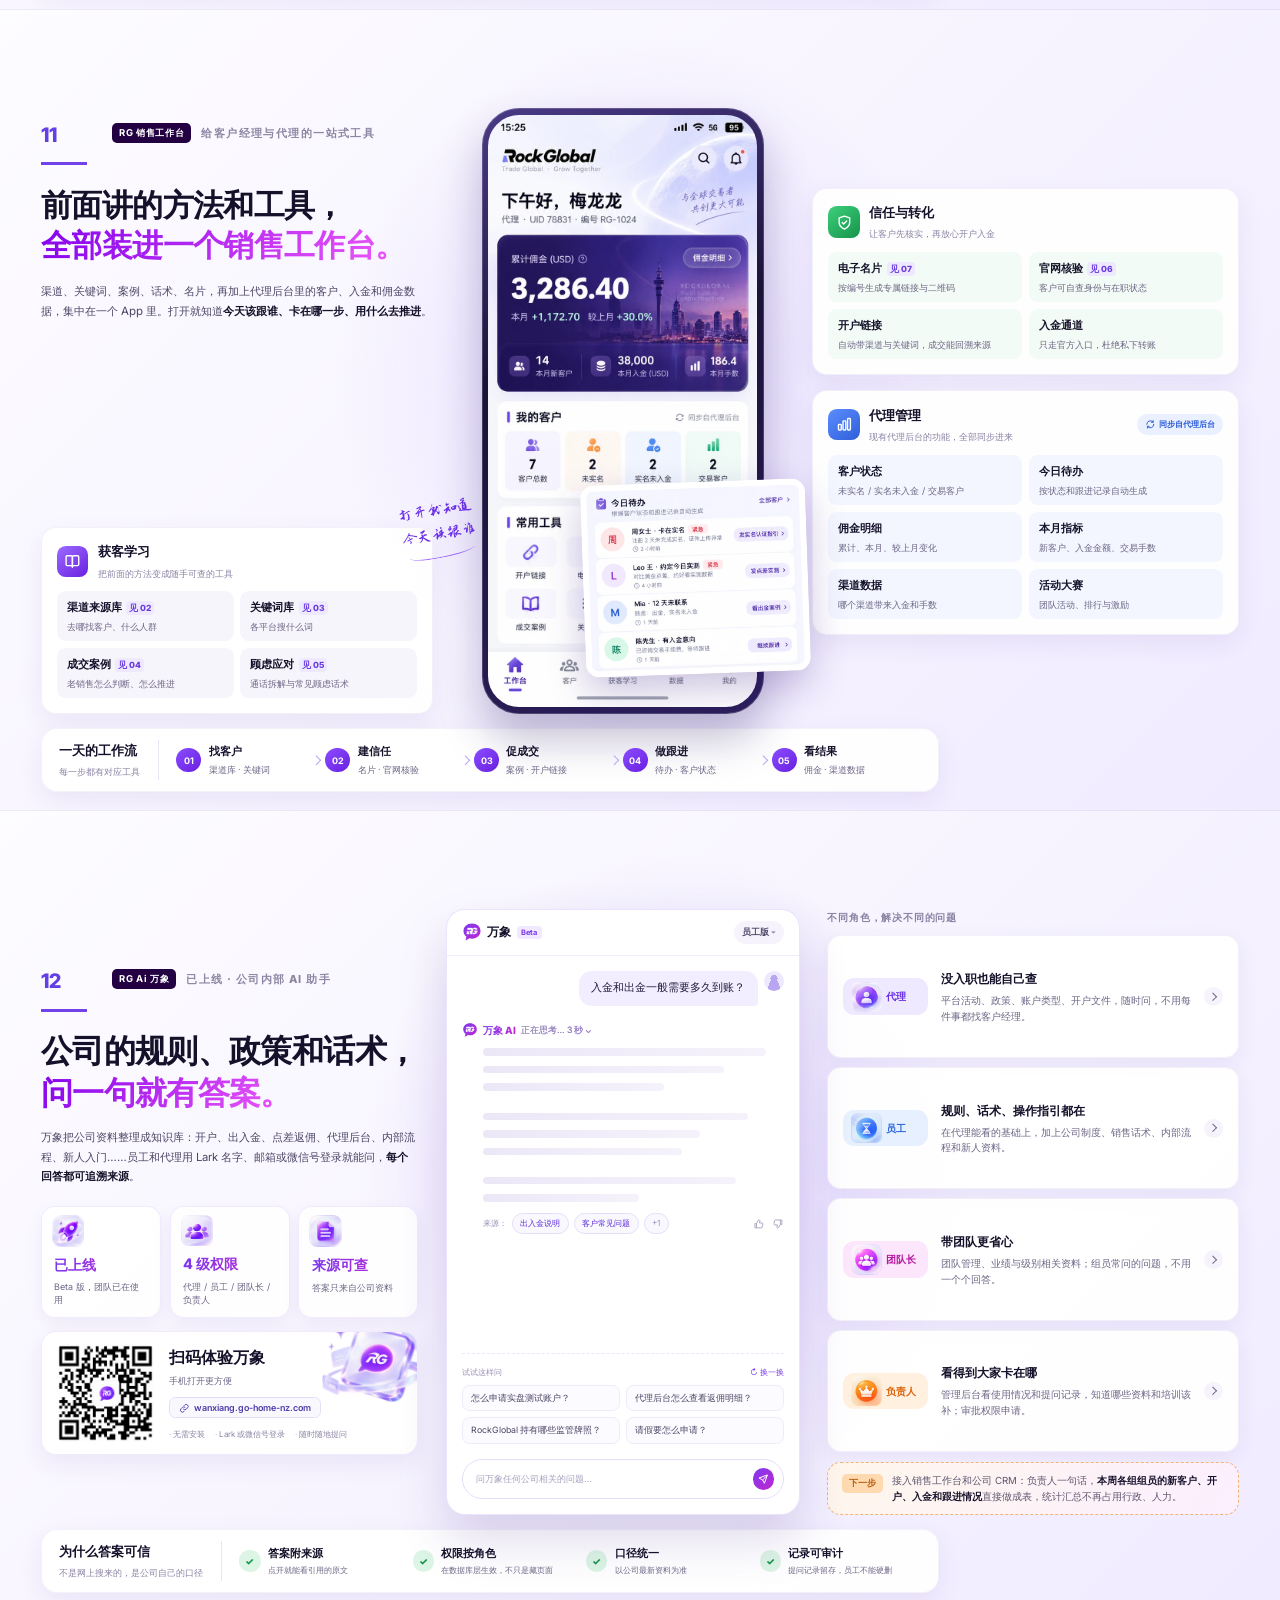
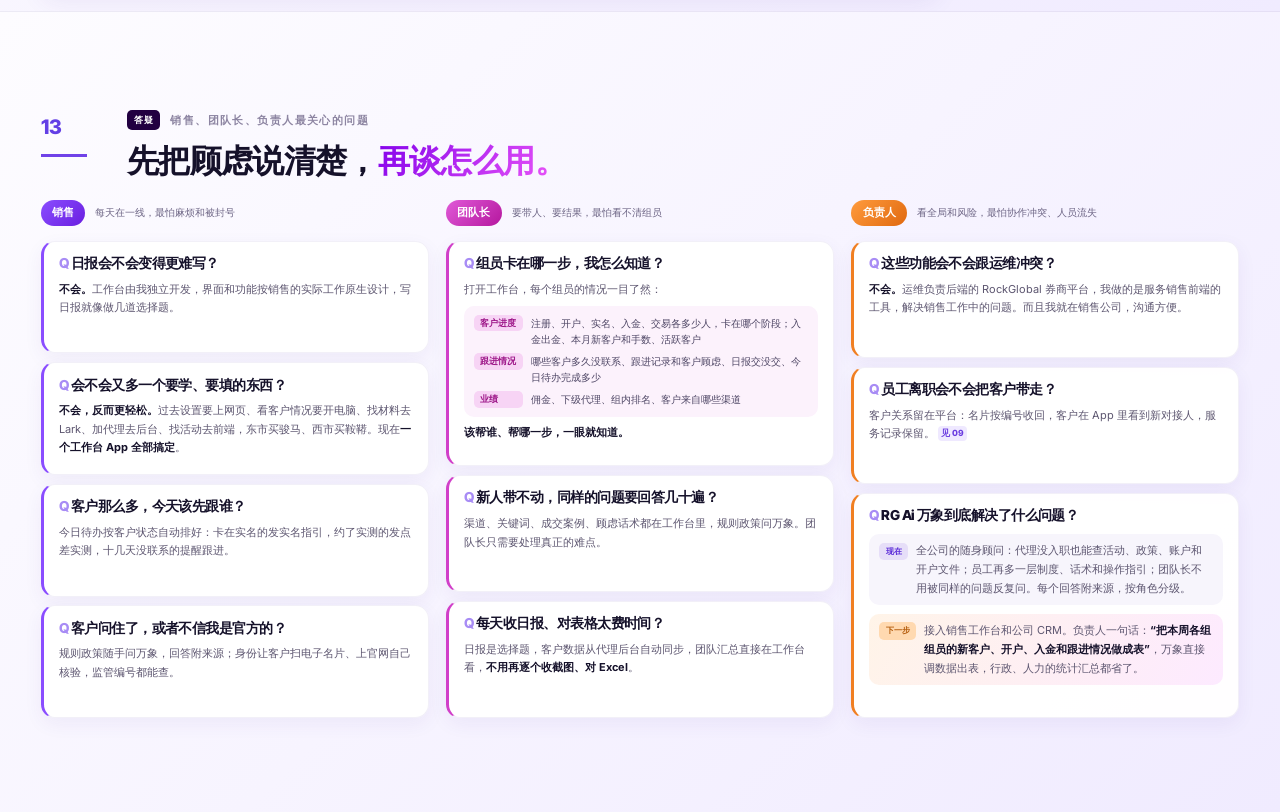
==== commit 21063709: "Rework FAQ around sales, team lead and executive concerns Co-Authored-By: Claude Opus 5.5 <noreply@a" ====
--- a/index.html
+++ b/index.html
@@ -23,8 +23,8 @@
   <link rel="stylesheet" href="css/page10.css?v=d1">
   <link rel="stylesheet" href="css/page11.css?v=d2">
   <link rel="stylesheet" href="css/page01.css?v=d1">
-  <link rel="stylesheet" href="css/page12.css?v=4">
-  <link rel="stylesheet" href="css/page13.css?v=2">
+  <link rel="stylesheet" href="css/page12.css?v=5">
+  <link rel="stylesheet" href="css/page13.css?v=5">
 </head>
 <body>
 <div id="progress" aria-hidden="true"></div>
@@ -858,6 +858,7 @@
           <li class="reveal delay-3"><span class="tag t3"><img src="assets/p12-ic-lead.webp" alt="">团队长</span><div><b>带团队更省心</b><p>团队管理、业绩与级别相关资料；组员常问的问题，不用一个个回答。</p></div><i class="chev"></i></li>
           <li class="reveal delay-3"><span class="tag t4"><img src="assets/p12-ic-exec.webp" alt="">负责人</span><div><b>看得到大家卡在哪</b><p>管理后台看使用情况和提问记录，知道哪些资料和培训该补；审批权限申请。</p></div><i class="chev"></i></li>
         </ol>
+        <div class="g12-next reveal delay-3"><i>下一步</i><p>接入销售工作台和公司 CRM：负责人一句话，<b>本周各组组员的新客户、开户、入金和跟进情况</b>直接做成表，统计汇总不再占用行政、人力。</p></div>
       </div>
     </div>
 
@@ -875,18 +876,41 @@
   <section class="section dk-page g13-page" id="s-faq" data-chapter="答疑" data-title="答疑"><div class="wrap dk-wrap">
     <header class="g13-head reveal">
       <div class="dk-head-no"><b>13</b><i></i></div>
-      <div><div class="eyebrow"><b>答疑</b><span>大家最可能关心的几个问题</span></div><h2 class="g13-title">先把顾虑说清楚，<em>再谈怎么用。</em></h2></div>
+      <div><div class="eyebrow"><b>答疑</b><span>销售、团队长、负责人最关心的问题</span></div><h2 class="g13-title">先把顾虑说清楚，<em>再谈怎么用。</em></h2></div>
     </header>
 
-    <div class="g13-grid">
-      <article class="reveal delay-1"><span class="who s">销售</span><h3>日报会不会变得更难写？</h3><p><b>不会，反而更简单。</b>工作台由我独立开发，界面和功能都是按销售的实际工作原生设计的，写日报就像做几道选择题。</p></article>
-      <article class="reveal delay-1"><span class="who t">运维</span><h3>这些功能会不会跟运维冲突？</h3><p><b>不会。</b>运维负责后端的 RockGlobal 券商平台；我做的是服务销售前端的工具，解决的是销售工作中的问题。而且我就在销售公司，和大家沟通很方便。</p></article>
-      <article class="reveal delay-1"><span class="who m">全员</span><h3>RG Ai 万象到底解决了什么问题？</h3><p>代理没入职也能查到活动、政策、账户和文件；员工再多看到规则、话术和操作指引；团队长更容易掌握组员情况；负责人能看到大家最常卡在哪。<em class="dk-ref">见 12</em></p></article>
-      <article class="reveal delay-2"><span class="who s">销售</span><h3>会不会增加大家的工作量？</h3><p>代理后台的客户、入金、佣金数据自动同步进工作台，<b>不用重复录入</b>；名片一次生成长期用；今日待办按客户状态自动生成。</p></article>
-      <article class="reveal delay-2"><span class="who m">管理层</span><h3>公司资料放进 AI，安全吗？</h3><p>只有名单里的人能登录；每份资料按角色设置可见范围，<b>权限在数据库层生效</b>；提问记录留存可审计；原始机密资料不进代码仓库。</p></article>
-      <article class="reveal delay-2"><span class="who m">管理层</span><h3>AI 答错了怎么办？</h3><p>每个回答都标出来源，<b>点开就能核对原文</b>；监管、点差等关键口径以公司最新资料为准，说法有矛盾的先封存、确认后再入库；推荐问题上线前逐条实测。</p></article>
-      <article class="reveal delay-3"><span class="who n">新人</span><h3>新人多久能用起来？</h3><p>不用先啃培训手册：打开工作台跟着今日待办走，不懂的直接问万象；前面讲的渠道、关键词、成交案例和话术，都在工具里随手可查。</p></article>
-      <article class="reveal delay-3"><span class="who m">管理层</span><h3>先从哪一步开始？</h3><p><b>万象已上线</b>，现在就能用；电子名片已有第一版；销售工作台和 RG App 的功能按优先级分阶段推进，每一步都先在团队里试用再推广。</p></article>
+    <div class="g13-cols">
+      <section class="g13-col c-sales reveal delay-1" aria-label="销售关心的问题">
+        <header><span class="role">销售</span><small>每天在一线，最怕麻烦和被封号</small></header>
+        <article><h3>日报会不会变得更难写？</h3><p><b>不会。</b>工作台由我独立开发，界面和功能按销售的实际工作原生设计，写日报就像做几道选择题。</p></article>
+        <article><h3>会不会又多一个要学、要填的东西？</h3><p><b>不会，反而更轻松。</b>过去设置要上网页、看客户情况要开电脑、找材料去 Lark、加代理去后台、找活动去前端，东市买骏马、西市买鞍鞯。现在<b>一个工作台 App 全部搞定</b>。</p></article>
+        <article><h3>客户那么多，今天该先跟谁？</h3><p>今日待办按客户状态自动排好：卡在实名的发实名指引，约了实测的发点差实测，十几天没联系的提醒跟进。</p></article>
+        <article><h3>客户问住了，或者不信我是官方的？</h3><p>规则政策随手问万象，回答附来源；身份让客户扫电子名片、上官网自己核验，监管编号都能查。</p></article>
+      </section>
+
+      <section class="g13-col c-lead reveal delay-2" aria-label="团队长关心的问题">
+        <header><span class="role">团队长</span><small>要带人、要结果，最怕看不清组员</small></header>
+        <article class="big"><h3>组员卡在哪一步，我怎么知道？</h3>
+          <p>打开工作台，每个组员的情况一目了然：</p>
+          <dl class="g13-dl">
+            <dt>客户进度</dt><dd>注册、开户、实名、入金、交易各多少人，卡在哪个阶段；入金出金、本月新客户和手数、活跃客户</dd>
+            <dt>跟进情况</dt><dd>哪些客户多久没联系、跟进记录和客户顾虑、日报交没交、今日待办完成多少</dd>
+            <dt>业绩</dt><dd>佣金、下级代理、组内排名、客户来自哪些渠道</dd>
+          </dl>
+          <p><b>该帮谁、帮哪一步，一眼就知道。</b></p></article>
+        <article><h3>新人带不动，同样的问题要回答几十遍？</h3><p>渠道、关键词、成交案例、顾虑话术都在工作台里，规则政策问万象。团队长只需要处理真正的难点。</p></article>
+        <article><h3>每天收日报、对表格太费时间？</h3><p>日报是选择题，客户数据从代理后台自动同步，团队汇总直接在工作台看，<b>不用再逐个收截图、对 Excel</b>。</p></article>
+      </section>
+
+      <section class="g13-col c-exec reveal delay-3" aria-label="负责人关心的问题">
+        <header><span class="role">负责人</span><small>看全局和风险，最怕协作冲突、人员流失</small></header>
+        <article><h3>这些功能会不会跟运维冲突？</h3><p><b>不会。</b>运维负责后端的 RockGlobal 券商平台，我做的是服务销售前端的工具，解决销售工作中的问题。而且我就在销售公司，沟通方便。</p></article>
+        <article><h3>员工离职会不会把客户带走？</h3><p>客户关系留在平台：名片按编号收回，客户在 App 里看到新对接人，服务记录保留。<em class="dk-ref">见 09</em></p></article>
+        <article class="big"><h3>RG Ai 万象到底解决了什么问题？</h3>
+          <div class="g13-phase"><i>现在</i><p>全公司的随身顾问：代理没入职也能查活动、政策、账户和开户文件；员工再多一层制度、话术和操作指引；团队长不用被同样的问题反复问。每个回答附来源，按角色分级。</p></div>
+          <div class="g13-phase next"><i>下一步</i><p>接入销售工作台和公司 CRM。负责人一句话：<b>“把本周各组组员的新客户、开户、入金和跟进情况做成表”</b>，万象直接调数据出表，行政、人力的统计汇总都省了。</p></div>
+        </article>
+      </section>
     </div>
 
     <footer class="g13-foot reveal delay-3">
--- a/css/page12.css
+++ b/css/page12.css
@@ -126,3 +126,9 @@
 .g12-sugg{margin-top:auto}
 .g12-right{justify-content:flex-start}
 .g12-tiers{flex:1;grid-auto-rows:1fr}
+
+/* ---------- 右下：下一步 ---------- */
+.g12-next{display:flex;align-items:flex-start;gap:calc(var(--s)*.7);flex:none;padding:calc(var(--s)*.8) calc(var(--s)*1.1);border:1px dashed #f3b27a;border-radius:calc(var(--s)*1.1);background:linear-gradient(120deg,#fff6ec,#fcefff)}
+.g12-next i{flex:none;margin-top:calc(var(--s)*.1);padding:calc(var(--s)*.15) calc(var(--s)*.55);border-radius:calc(var(--s)*.4);background:#ffd9b0;color:#b45c0c;font-size:calc(var(--s)*.7);font-weight:800;font-style:normal;white-space:nowrap}
+.g12-next p{margin:0!important;font-size:calc(var(--s)*.78)!important;line-height:1.6!important;color:#5d5670!important}
+.g12-next p b{color:#15112a}
--- a/css/page13.css
+++ b/css/page13.css
@@ -11,18 +11,29 @@
 .g13-title{margin:calc(var(--s)*1) 0 0!important;font-size:calc(var(--s)*2.6)!important;line-height:1.2!important;letter-spacing:-.02em!important;font-weight:800;color:#15112a}
 .g13-title em{font-style:normal;background:linear-gradient(90deg,#6a1fe0,#a13cf2);-webkit-background-clip:text;background-clip:text;color:transparent}
 
-.g13-grid{flex:1;display:grid;grid-template-columns:repeat(4,minmax(0,1fr));grid-template-rows:repeat(2,minmax(0,1fr));gap:calc(var(--s)*1.1);min-height:0;margin-top:calc(var(--s)*1.8)}
-.g13-grid article{display:flex;flex-direction:column;min-height:0;padding:calc(var(--s)*1.4) calc(var(--s)*1.4) calc(var(--s)*1.2);border:1px solid rgba(73,41,150,.07);border-radius:calc(var(--s)*1.2);background:rgba(255,255,255,.95);box-shadow:0 calc(var(--s)*.6) calc(var(--s)*1.8) rgba(73,41,150,.07)}
-.g13-grid .who{align-self:flex-start;padding:calc(var(--s)*.25) calc(var(--s)*.75);border-radius:99px;font-size:calc(var(--s)*.76);font-weight:800;letter-spacing:.04em}
-.g13-grid .who.s{background:#efe9ff;color:#5a2ad8}
-.g13-grid .who.t{background:#e6f0ff;color:#2f5fd8}
-.g13-grid .who.m{background:#fff0e0;color:#b45c0c}
-.g13-grid .who.n{background:#dcf5e5;color:#157a40}
-.g13-grid h3{margin:calc(var(--s)*1) 0 0;font-size:calc(var(--s)*1.32);line-height:1.4;font-weight:800;color:#15112a;letter-spacing:-.01em}
-.g13-grid h3:before{content:"Q ";font-family:"Inter Tight",sans-serif;color:#a88cf5}
-.g13-grid p{margin:calc(var(--s)*.9) 0 0!important;font-size:calc(var(--s)*.98)!important;line-height:1.8!important;color:#5d5670!important}
-.g13-grid p b{color:#15112a}
-.g13-grid p .dk-ref{font-style:normal}
+.g13-cols{flex:1;display:grid;grid-template-columns:repeat(3,minmax(0,1fr));gap:calc(var(--s)*1.4);min-height:0;margin-top:calc(var(--s)*1.5)}
+.g13-col{display:flex;flex-direction:column;gap:calc(var(--s)*.7);min-width:0;min-height:0}
+.g13-col>header{display:flex;align-items:center;gap:calc(var(--s)*.8);padding-bottom:calc(var(--s)*.5)}
+.g13-col .role{padding:calc(var(--s)*.3) calc(var(--s)*.9);border-radius:99px;font-size:calc(var(--s)*.9);font-weight:800;color:#fff;white-space:nowrap}
+.g13-col.c-sales .role{background:linear-gradient(135deg,#8a4dff,#6a1fe0)}
+.g13-col.c-lead .role{background:linear-gradient(135deg,#e05ad8,#b5179e)}
+.g13-col.c-exec .role{background:linear-gradient(135deg,#ff9b3d,#e0690f)}
+.g13-col>header small{font-size:calc(var(--s)*.78);color:#6d6585;white-space:nowrap;overflow:hidden;text-overflow:ellipsis}
+.g13-col article{flex:1 1 0;min-height:0;padding:calc(var(--s)*1) calc(var(--s)*1.2);border:1px solid rgba(73,41,150,.07);border-radius:calc(var(--s)*1.1);background:rgba(255,255,255,.95);box-shadow:0 calc(var(--s)*.5) calc(var(--s)*1.5) rgba(73,41,150,.06)}
+.g13-col.c-sales article{border-left:3px solid #8a4dff}
+.g13-col.c-lead article{border-left:3px solid #d13fc9}
+.g13-col.c-exec article{border-left:3px solid #f07f22}
+.g13-col article.big{flex:2.2 1 0}
+.g13-col h3{margin:0;font-size:calc(var(--s)*1.1);line-height:1.4;font-weight:800;color:#15112a}
+.g13-col h3:before{content:"Q ";font-family:"Inter Tight",sans-serif;color:#a88cf5}
+.g13-col p{margin:calc(var(--s)*.5) 0 0!important;font-size:calc(var(--s)*.88)!important;line-height:1.7!important;color:#5d5670!important}
+.g13-col p b{color:#15112a}
+.g13-col p .dk-ref{font-style:normal}
+.g13-phase{display:flex;gap:calc(var(--s)*.7);margin-top:calc(var(--s)*.7);padding:calc(var(--s)*.6) calc(var(--s)*.8);border-radius:calc(var(--s)*.8);background:#f7f5fc}
+.g13-phase.next{background:linear-gradient(120deg,#fff4e8,#fdeaff)}
+.g13-phase i{flex:none;align-self:flex-start;margin-top:calc(var(--s)*.1);padding:calc(var(--s)*.15) calc(var(--s)*.5);border-radius:calc(var(--s)*.4);background:#e6def8;color:#5a2ad8;font-size:calc(var(--s)*.68);font-weight:800;font-style:normal;white-space:nowrap}
+.g13-phase.next i{background:#ffd9b0;color:#b45c0c}
+.g13-phase p{margin:0!important}
 
 .g13-foot{flex:none;display:flex;align-items:center;gap:calc(var(--s)*2);margin:calc(var(--s)*1.2) max(calc(var(--s)*20.5),300px) 0 0;padding:calc(var(--s)*1) calc(var(--s)*1.6);border-radius:calc(var(--s)*1.3);background:linear-gradient(120deg,#2a0a5e,#4a1a9e 60%,#7c3aed)}
 .g13-foot p{flex:1;margin:0!important;max-width:none!important;font-size:calc(var(--s)*.9)!important;line-height:1.6!important;color:rgba(255,255,255,.78)!important}
@@ -31,3 +42,6 @@
 .g13-mono{display:grid;place-items:center;width:calc(var(--s)*2.6);height:calc(var(--s)*2.6);flex:none;border-radius:50%;background:linear-gradient(140deg,#b69bff,#f07af0);color:#fff;font-size:calc(var(--s)*1.05);font-weight:800}
 .g13-sign b{display:block;font-size:calc(var(--s)*.95);font-weight:800;color:#fff;white-space:nowrap}
 .g13-sign small{display:block;margin-top:calc(var(--s)*.2);font-size:calc(var(--s)*.68);color:rgba(255,255,255,.6);white-space:nowrap}
+.g13-dl{display:grid;grid-template-columns:auto minmax(0,1fr);gap:calc(var(--s)*.45) calc(var(--s)*.7);margin:calc(var(--s)*.6) 0 0;padding:calc(var(--s)*.7) calc(var(--s)*.8);border-radius:calc(var(--s)*.8);background:#fcf2fc}
+.g13-dl dt{padding:calc(var(--s)*.1) calc(var(--s)*.5);border-radius:calc(var(--s)*.4);background:#f7d4f5;color:#9c1487;font-size:calc(var(--s)*.7);font-weight:800;white-space:nowrap;align-self:start}
+.g13-dl dd{margin:0;font-size:calc(var(--s)*.82);line-height:1.6;color:#4d4564}
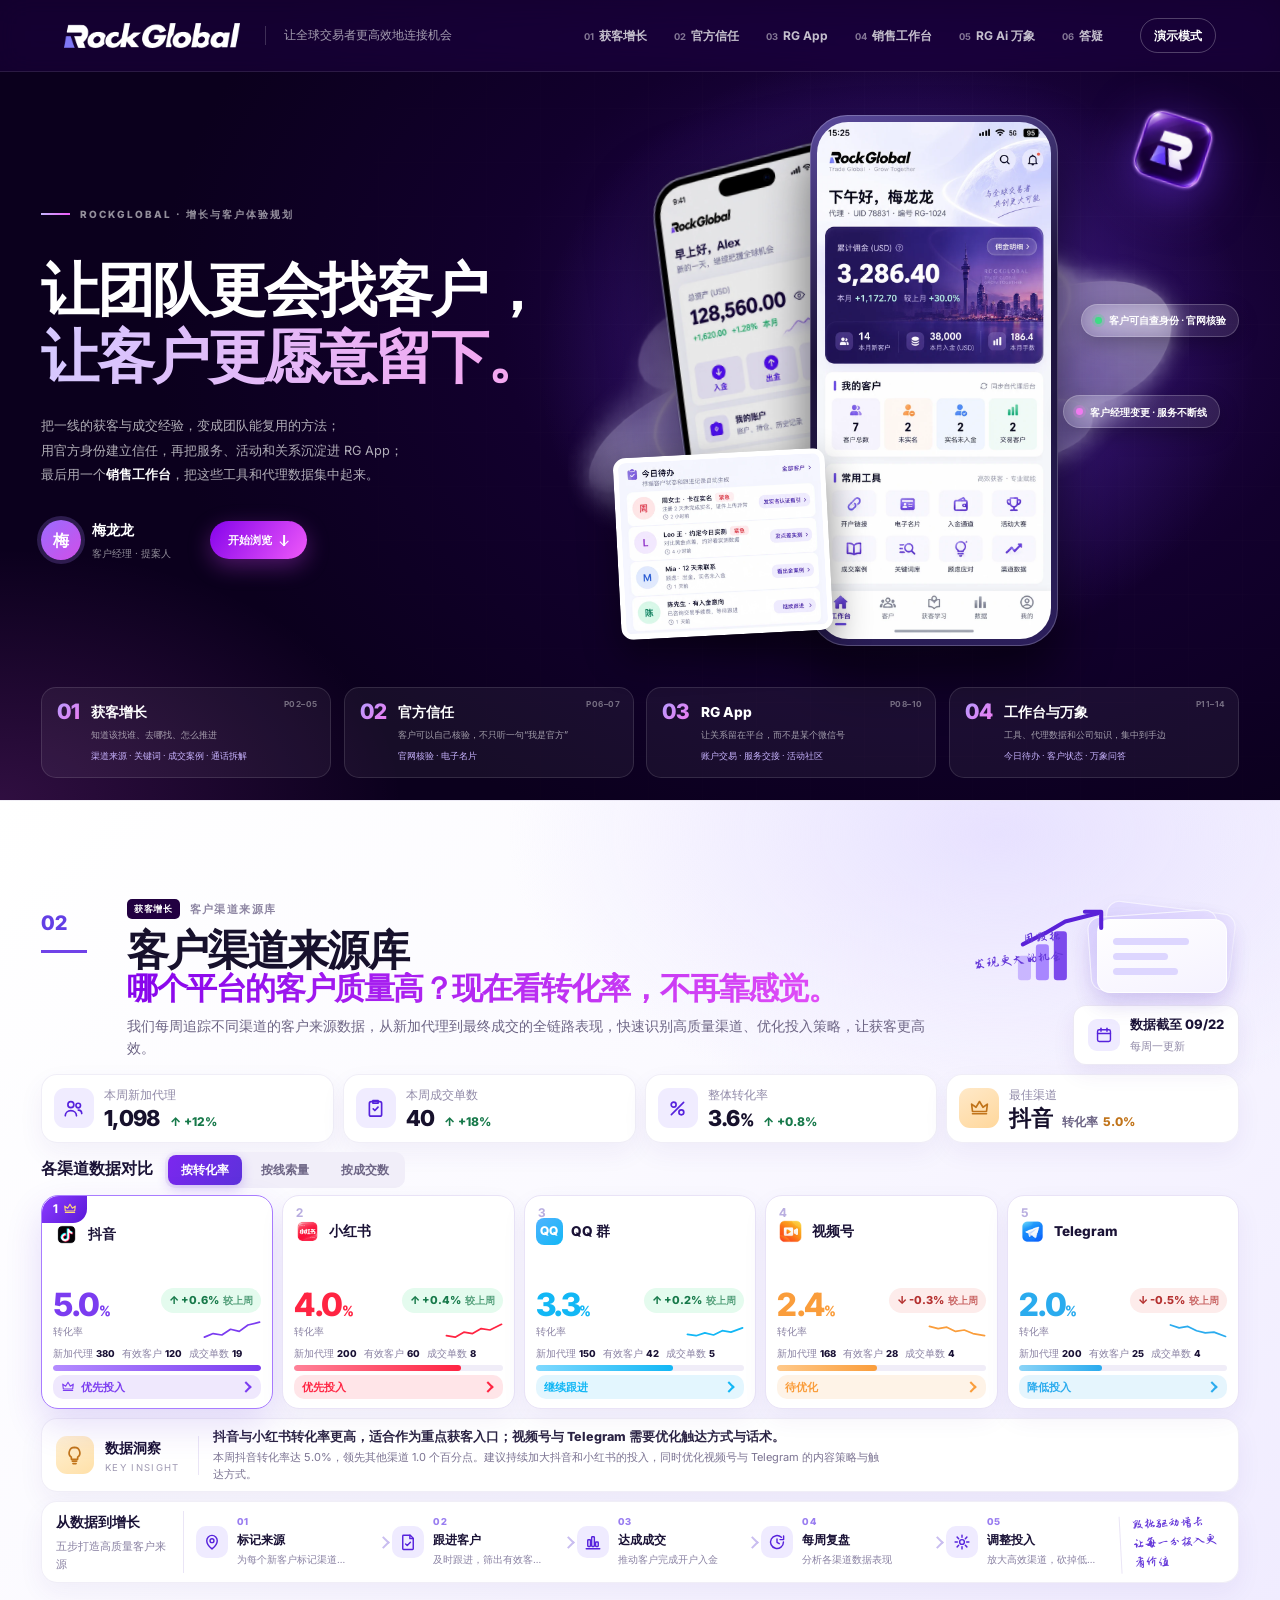
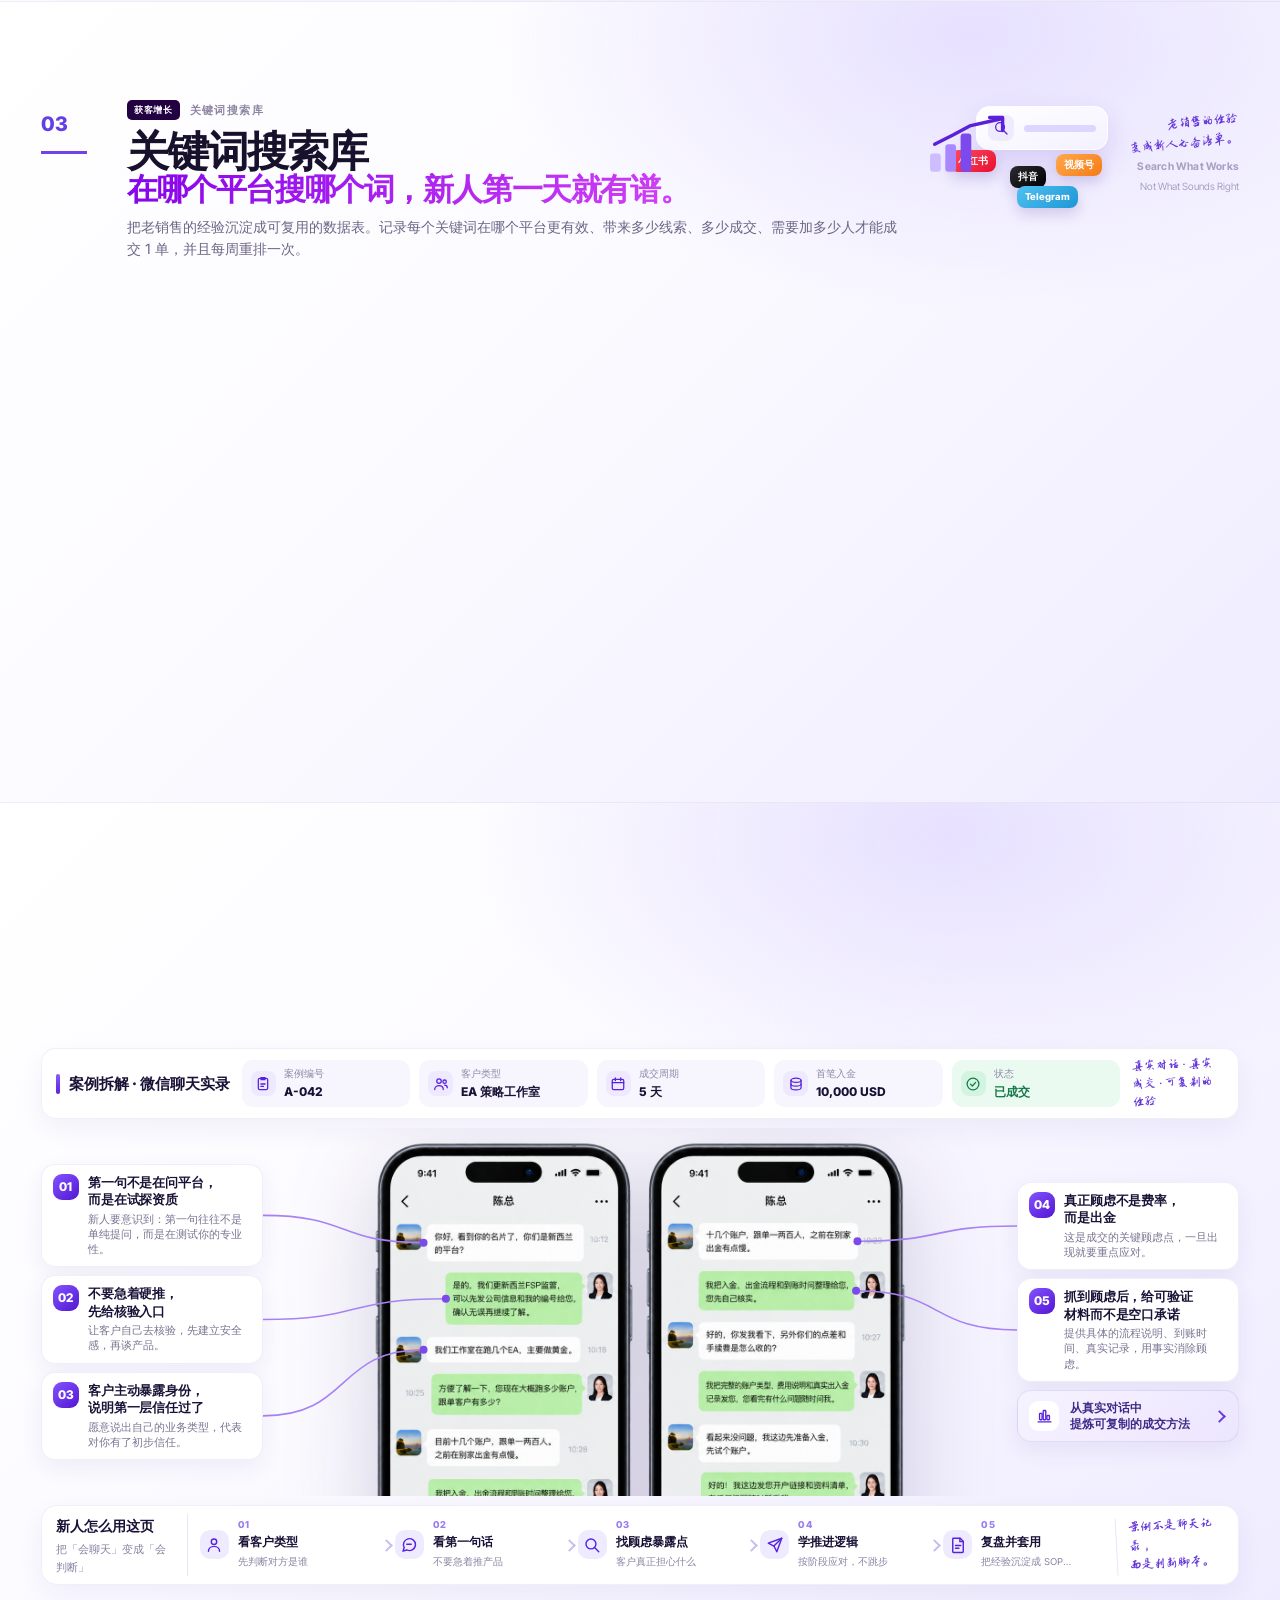
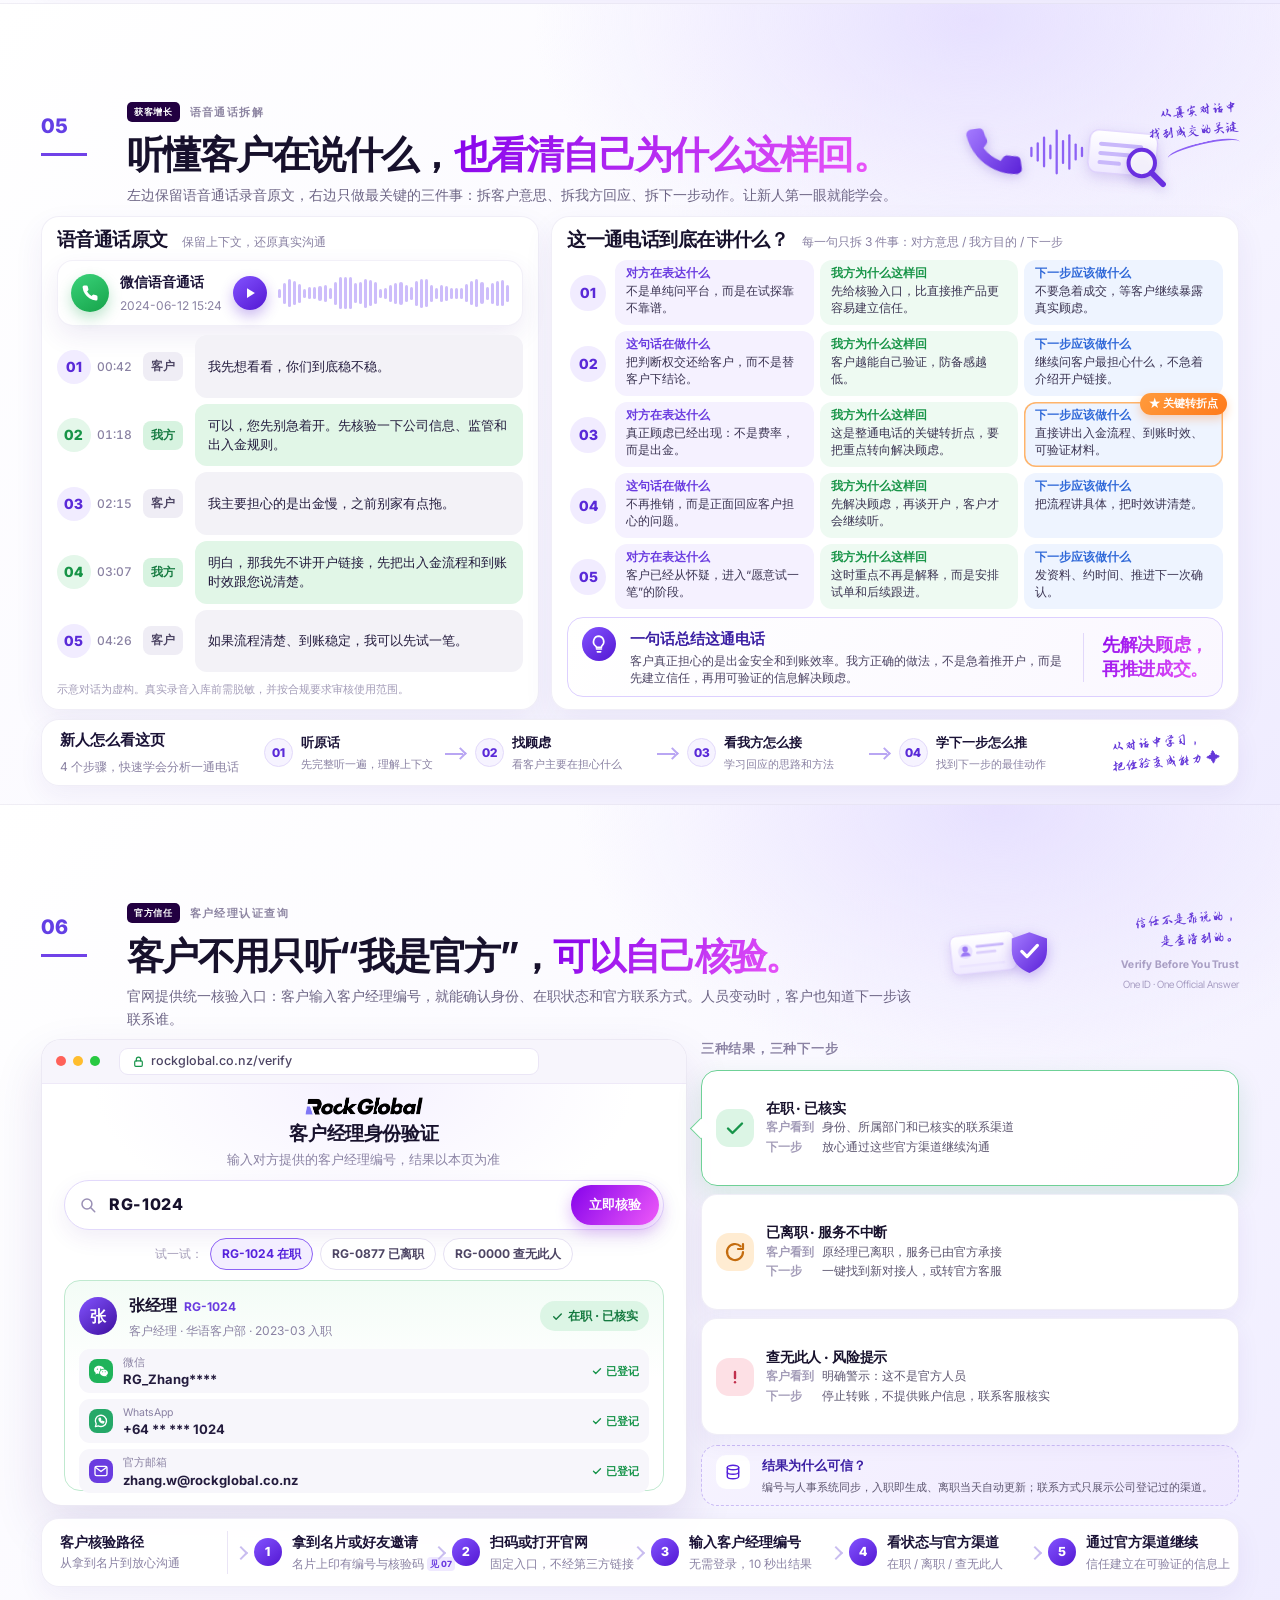
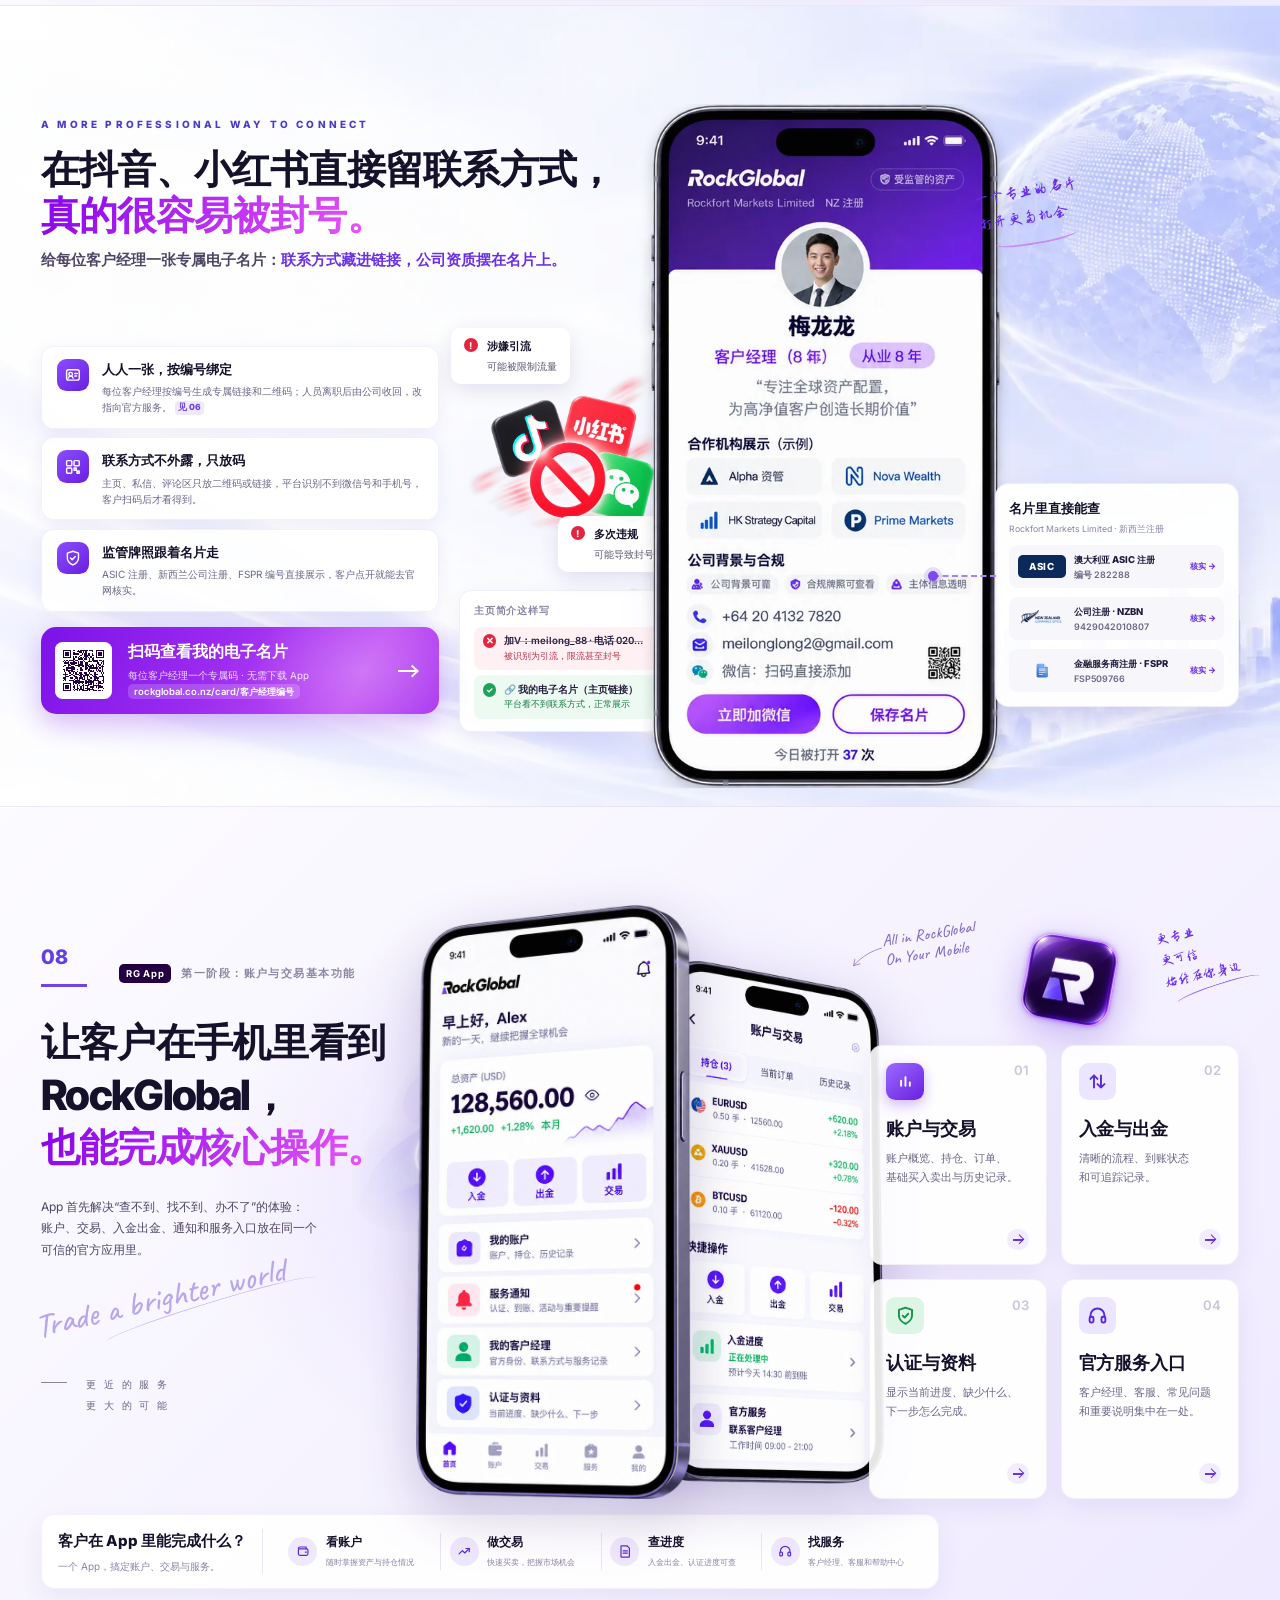
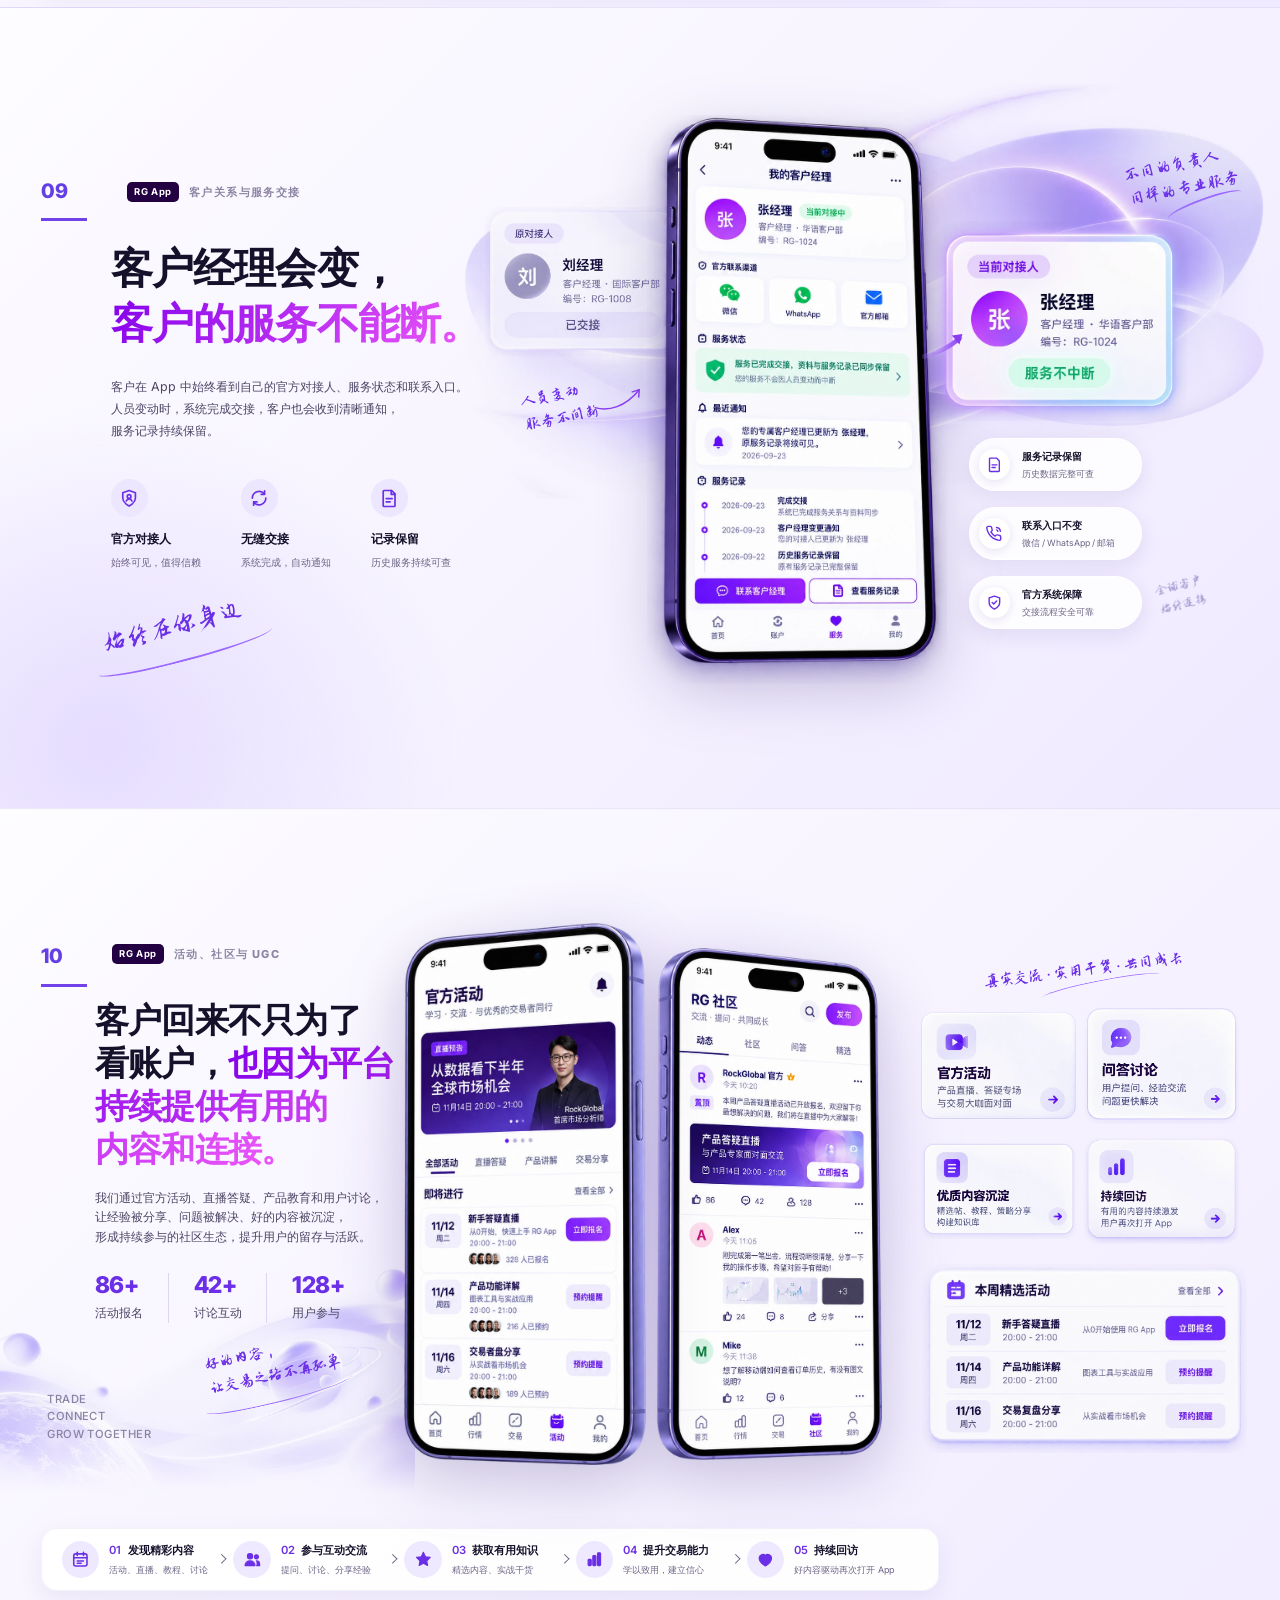
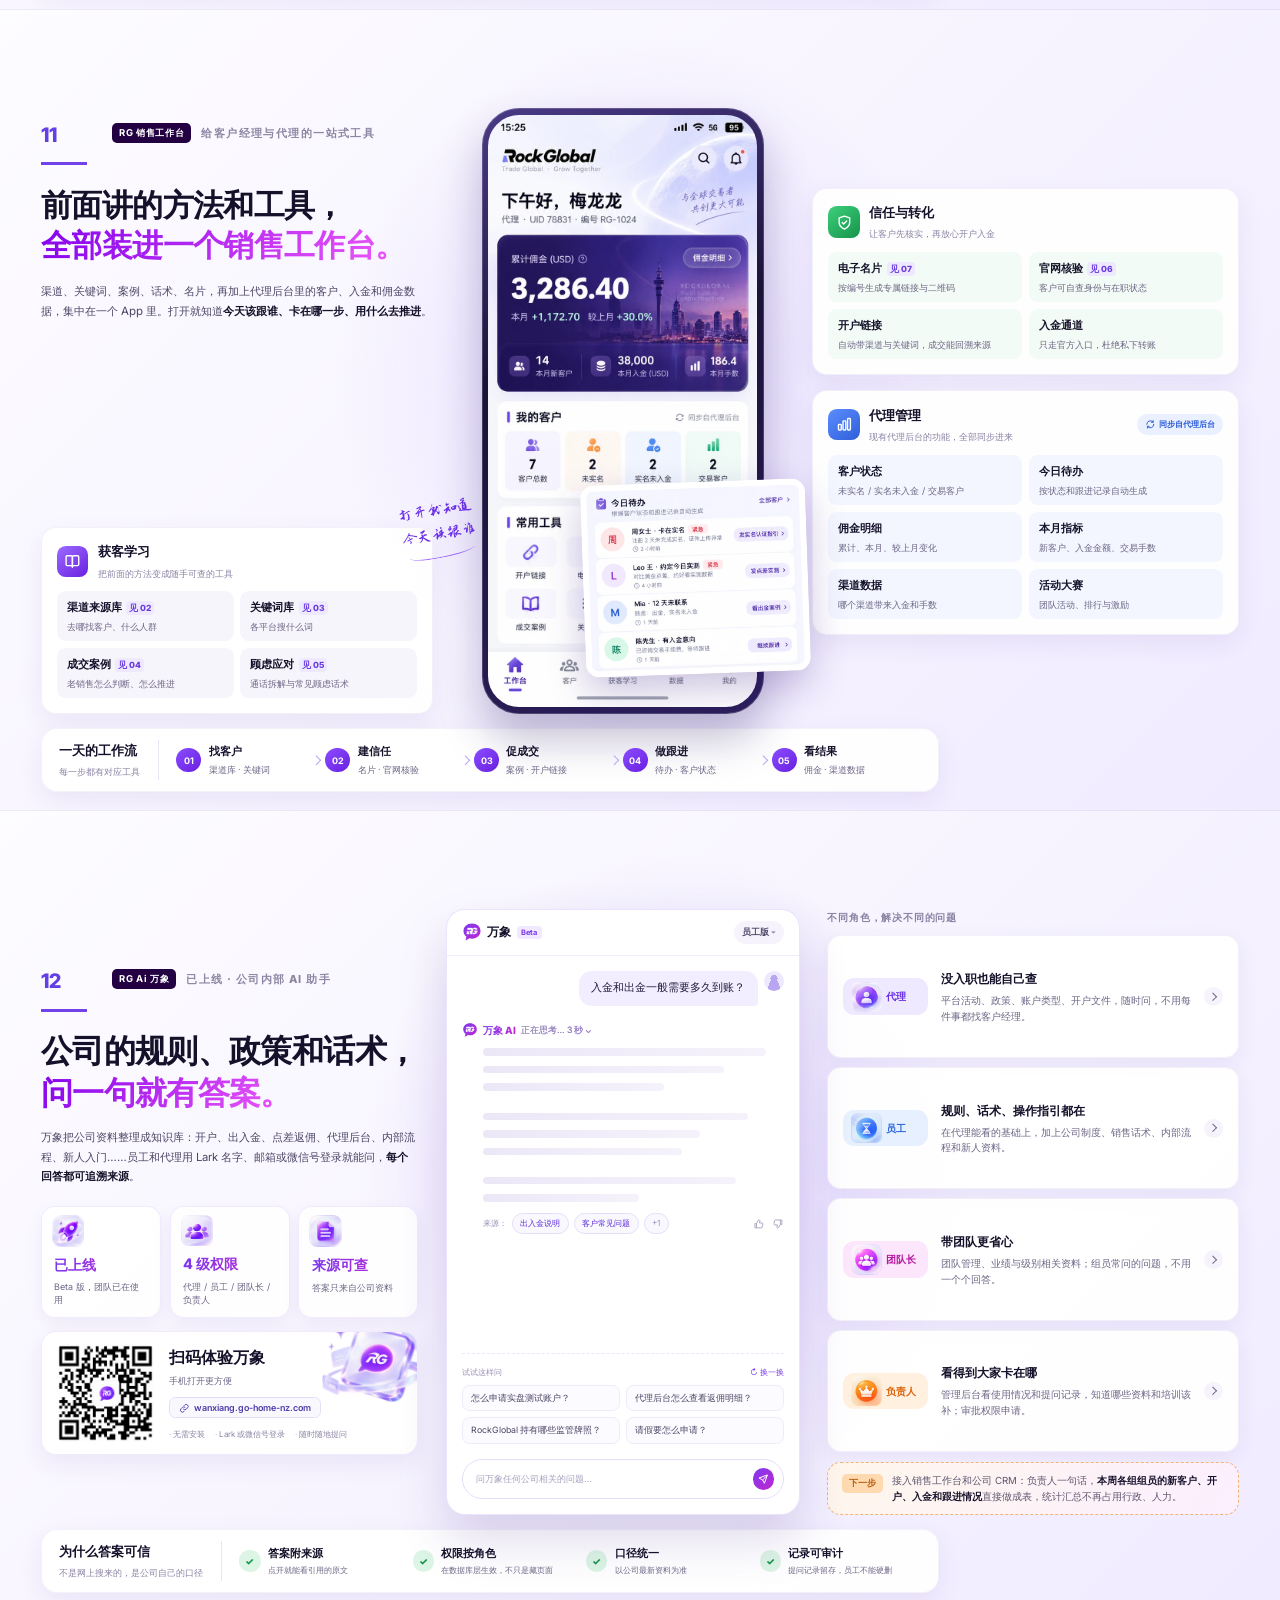
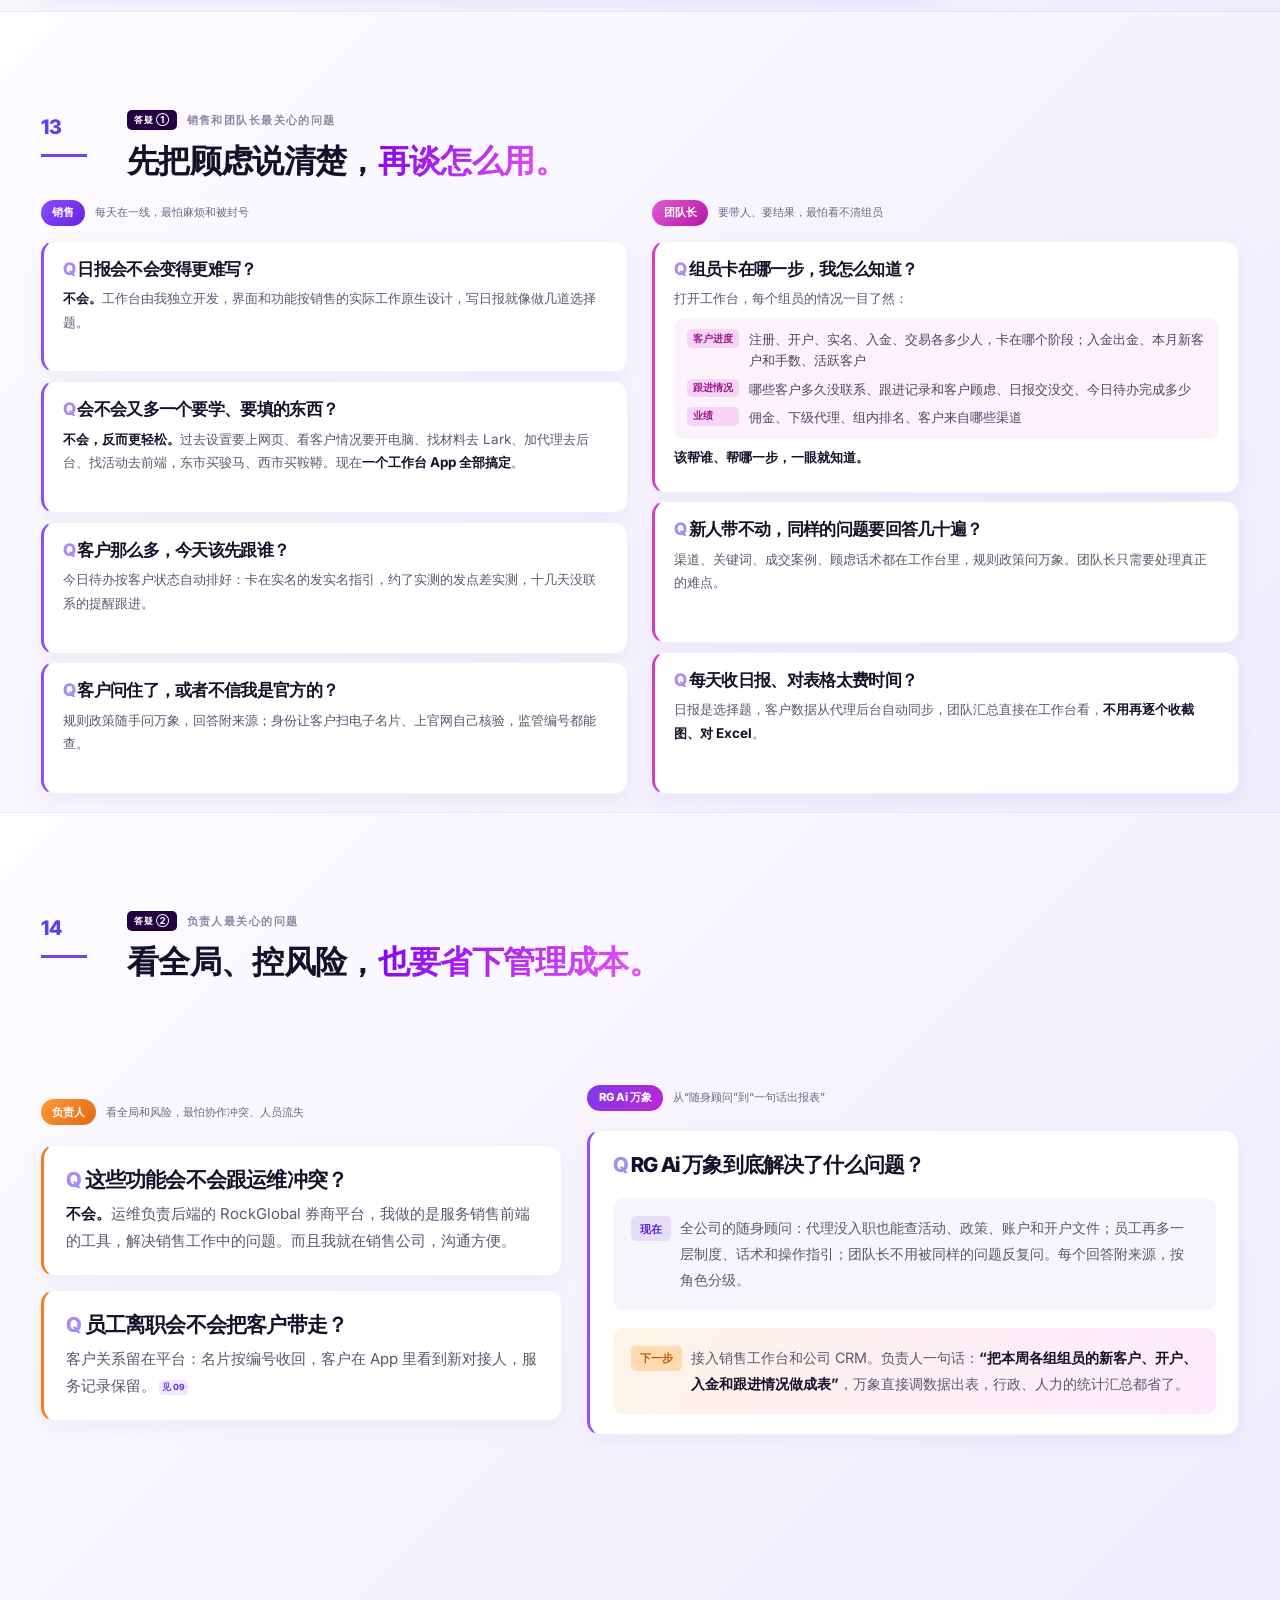
==== commit b45d3755: "Split FAQ into two pages with larger type Co-Authored-By: Claude Opus 5.5 <noreply@anthropic.com>" ====
--- a/index.html
+++ b/index.html
@@ -24,7 +24,7 @@
   <link rel="stylesheet" href="css/page11.css?v=d2">
   <link rel="stylesheet" href="css/page01.css?v=d1">
   <link rel="stylesheet" href="css/page12.css?v=5">
-  <link rel="stylesheet" href="css/page13.css?v=5">
+  <link rel="stylesheet" href="css/page13.css?v=9">
 </head>
 <body>
 <div id="progress" aria-hidden="true"></div>
@@ -61,7 +61,7 @@
         <a href="#s-insights"><span class="g1-no">01</span><div><b>获客增长</b><small>知道该找谁、去哪找、怎么推进</small><em>渠道来源 · 关键词 · 成交案例 · 通话拆解</em></div><i class="g1-pages">P02–05</i></a>
         <a href="#s-verify"><span class="g1-no">02</span><div><b>官方信任</b><small>客户可以自己核验，不只听一句“我是官方”</small><em>官网核验 · 电子名片</em></div><i class="g1-pages">P06–07</i></a>
         <a href="#s-app-core"><span class="g1-no">03</span><div><b>RG App</b><small>让关系留在平台，而不是某个微信号</small><em>账户交易 · 服务交接 · 活动社区</em></div><i class="g1-pages">P08–10</i></a>
-        <a href="#s-workbench"><span class="g1-no">04</span><div><b>工作台与万象</b><small>工具、代理数据和公司知识，集中到手边</small><em>今日待办 · 客户状态 · 万象问答</em></div><i class="g1-pages">P11–13</i></a>
+        <a href="#s-workbench"><span class="g1-no">04</span><div><b>工作台与万象</b><small>工具、代理数据和公司知识，集中到手边</small><em>今日待办 · 客户状态 · 万象问答</em></div><i class="g1-pages">P11–14</i></a>
       </nav>
     </div>
   </section>
@@ -876,10 +876,10 @@
   <section class="section dk-page g13-page" id="s-faq" data-chapter="答疑" data-title="答疑"><div class="wrap dk-wrap">
     <header class="g13-head reveal">
       <div class="dk-head-no"><b>13</b><i></i></div>
-      <div><div class="eyebrow"><b>答疑</b><span>销售、团队长、负责人最关心的问题</span></div><h2 class="g13-title">先把顾虑说清楚，<em>再谈怎么用。</em></h2></div>
+      <div><div class="eyebrow"><b>答疑 ①</b><span>销售和团队长最关心的问题</span></div><h2 class="g13-title">先把顾虑说清楚，<em>再谈怎么用。</em></h2></div>
     </header>
 
-    <div class="g13-cols">
+    <div class="g13-cols two">
       <section class="g13-col c-sales reveal delay-1" aria-label="销售关心的问题">
         <header><span class="role">销售</span><small>每天在一线，最怕麻烦和被封号</small></header>
         <article><h3>日报会不会变得更难写？</h3><p><b>不会。</b>工作台由我独立开发，界面和功能按销售的实际工作原生设计，写日报就像做几道选择题。</p></article>
@@ -901,11 +901,25 @@
         <article><h3>新人带不动，同样的问题要回答几十遍？</h3><p>渠道、关键词、成交案例、顾虑话术都在工作台里，规则政策问万象。团队长只需要处理真正的难点。</p></article>
         <article><h3>每天收日报、对表格太费时间？</h3><p>日报是选择题，客户数据从代理后台自动同步，团队汇总直接在工作台看，<b>不用再逐个收截图、对 Excel</b>。</p></article>
       </section>
-
-      <section class="g13-col c-exec reveal delay-3" aria-label="负责人关心的问题">
+    
+    </div>
+
+    
+  </div></section>
+  <section class="section dk-page g13-page g14-page" id="s-faq-2" data-chapter="答疑" data-title="答疑：负责人"><div class="wrap dk-wrap">
+    <header class="g13-head reveal">
+      <div class="dk-head-no"><b>14</b><i></i></div>
+      <div><div class="eyebrow"><b>答疑 ②</b><span>负责人最关心的问题</span></div><h2 class="g13-title">看全局、控风险，<em>也要省下管理成本。</em></h2></div>
+    </header>
+
+    <div class="g13-cols g14-cols">
+      <section class="g13-col c-exec reveal delay-1" aria-label="负责人关心的问题">
         <header><span class="role">负责人</span><small>看全局和风险，最怕协作冲突、人员流失</small></header>
         <article><h3>这些功能会不会跟运维冲突？</h3><p><b>不会。</b>运维负责后端的 RockGlobal 券商平台，我做的是服务销售前端的工具，解决销售工作中的问题。而且我就在销售公司，沟通方便。</p></article>
         <article><h3>员工离职会不会把客户带走？</h3><p>客户关系留在平台：名片按编号收回，客户在 App 里看到新对接人，服务记录保留。<em class="dk-ref">见 09</em></p></article>
+      </section>
+      <section class="g13-col c-exec c-ai reveal delay-2" aria-label="RG Ai 万象">
+        <header><span class="role">RG Ai 万象</span><small>从“随身顾问”到“一句话出报表”</small></header>
         <article class="big"><h3>RG Ai 万象到底解决了什么问题？</h3>
           <div class="g13-phase"><i>现在</i><p>全公司的随身顾问：代理没入职也能查活动、政策、账户和开户文件；员工再多一层制度、话术和操作指引；团队长不用被同样的问题反复问。每个回答附来源，按角色分级。</p></div>
           <div class="g13-phase next"><i>下一步</i><p>接入销售工作台和公司 CRM。负责人一句话：<b>“把本周各组组员的新客户、开户、入金和跟进情况做成表”</b>，万象直接调数据出表，行政、人力的统计汇总都省了。</p></div>
--- a/css/page13.css
+++ b/css/page13.css
@@ -45,3 +45,35 @@
 .g13-dl{display:grid;grid-template-columns:auto minmax(0,1fr);gap:calc(var(--s)*.45) calc(var(--s)*.7);margin:calc(var(--s)*.6) 0 0;padding:calc(var(--s)*.7) calc(var(--s)*.8);border-radius:calc(var(--s)*.8);background:#fcf2fc}
 .g13-dl dt{padding:calc(var(--s)*.1) calc(var(--s)*.5);border-radius:calc(var(--s)*.4);background:#f7d4f5;color:#9c1487;font-size:calc(var(--s)*.7);font-weight:800;white-space:nowrap;align-self:start}
 .g13-dl dd{margin:0;font-size:calc(var(--s)*.82);line-height:1.6;color:#4d4564}
+
+/* ---------- 拆成两页后：第 13 页两列、第 14 页负责人 ---------- */
+.g13-cols.two{grid-template-columns:repeat(2,minmax(0,1fr));gap:calc(var(--s)*2)}
+.g13-cols.two h3,.g14-cols h3{font-size:calc(var(--s)*1.25)}
+.g13-cols.two p,.g14-cols p{font-size:calc(var(--s)*.98)!important;line-height:1.75!important}
+.g13-cols.two .g13-dl dd,.g14-cols .g13-phase p{font-size:calc(var(--s)*.94)!important}
+.g13-cols.two .g13-dl dt{font-size:calc(var(--s)*.78)}
+.g13-cols.two article,.g14-cols article{padding:calc(var(--s)*1.2) calc(var(--s)*1.5)}
+.g13-cols.two .c-lead article.big{flex:2 1 0}
+.g13-cols.two>.g13-col>header small{font-size:calc(var(--s)*.86)}
+
+.g14-cols{grid-template-columns:minmax(0,1fr) minmax(0,1.25fr);gap:calc(var(--s)*2)}
+.g14-cols .c-ai .role{background:linear-gradient(135deg,#7c3aed,#c026d3)}
+.g14-cols .c-ai article{border-left-color:#9b4df0;flex:1 1 0}
+.g14-cols .g13-phase{margin-top:calc(var(--s)*1.1);padding:calc(var(--s)*1.1) calc(var(--s)*1.2)}
+.g14-cols .g13-phase i{font-size:calc(var(--s)*.8)}
+
+/* 字号再放大，填满拆页后多出的空间 */
+.g13-cols.two h3{font-size:calc(var(--s)*1.38)}
+.g13-cols.two p{font-size:calc(var(--s)*1.08)!important}
+.g13-cols.two .g13-dl dd{font-size:calc(var(--s)*1.02)!important;line-height:1.65}
+.g13-cols.two .g13-dl{gap:calc(var(--s)*.6) calc(var(--s)*.8);padding:calc(var(--s)*.9) calc(var(--s)*1)}
+.g14-cols h3{font-size:calc(var(--s)*1.65)}
+.g14-cols p{font-size:calc(var(--s)*1.2)!important;line-height:1.8!important}
+.g14-cols .g13-phase p{font-size:calc(var(--s)*1.15)!important}
+.g14-cols .g13-phase{margin-top:calc(var(--s)*1.4);padding:calc(var(--s)*1.4) calc(var(--s)*1.5)}
+.g14-cols .g13-phase i{font-size:calc(var(--s)*.9);padding:calc(var(--s)*.25) calc(var(--s)*.7)}
+.g14-cols article{padding:calc(var(--s)*1.6) calc(var(--s)*1.8)}
+.g14-cols .g13-col>header small{font-size:calc(var(--s)*.9)}
+.g14-cols{align-items:center}
+.g14-cols .g13-col{justify-content:center;gap:calc(var(--s)*1.1)}
+.g14-cols .g13-col article,.g14-cols .c-ai article{flex:none}
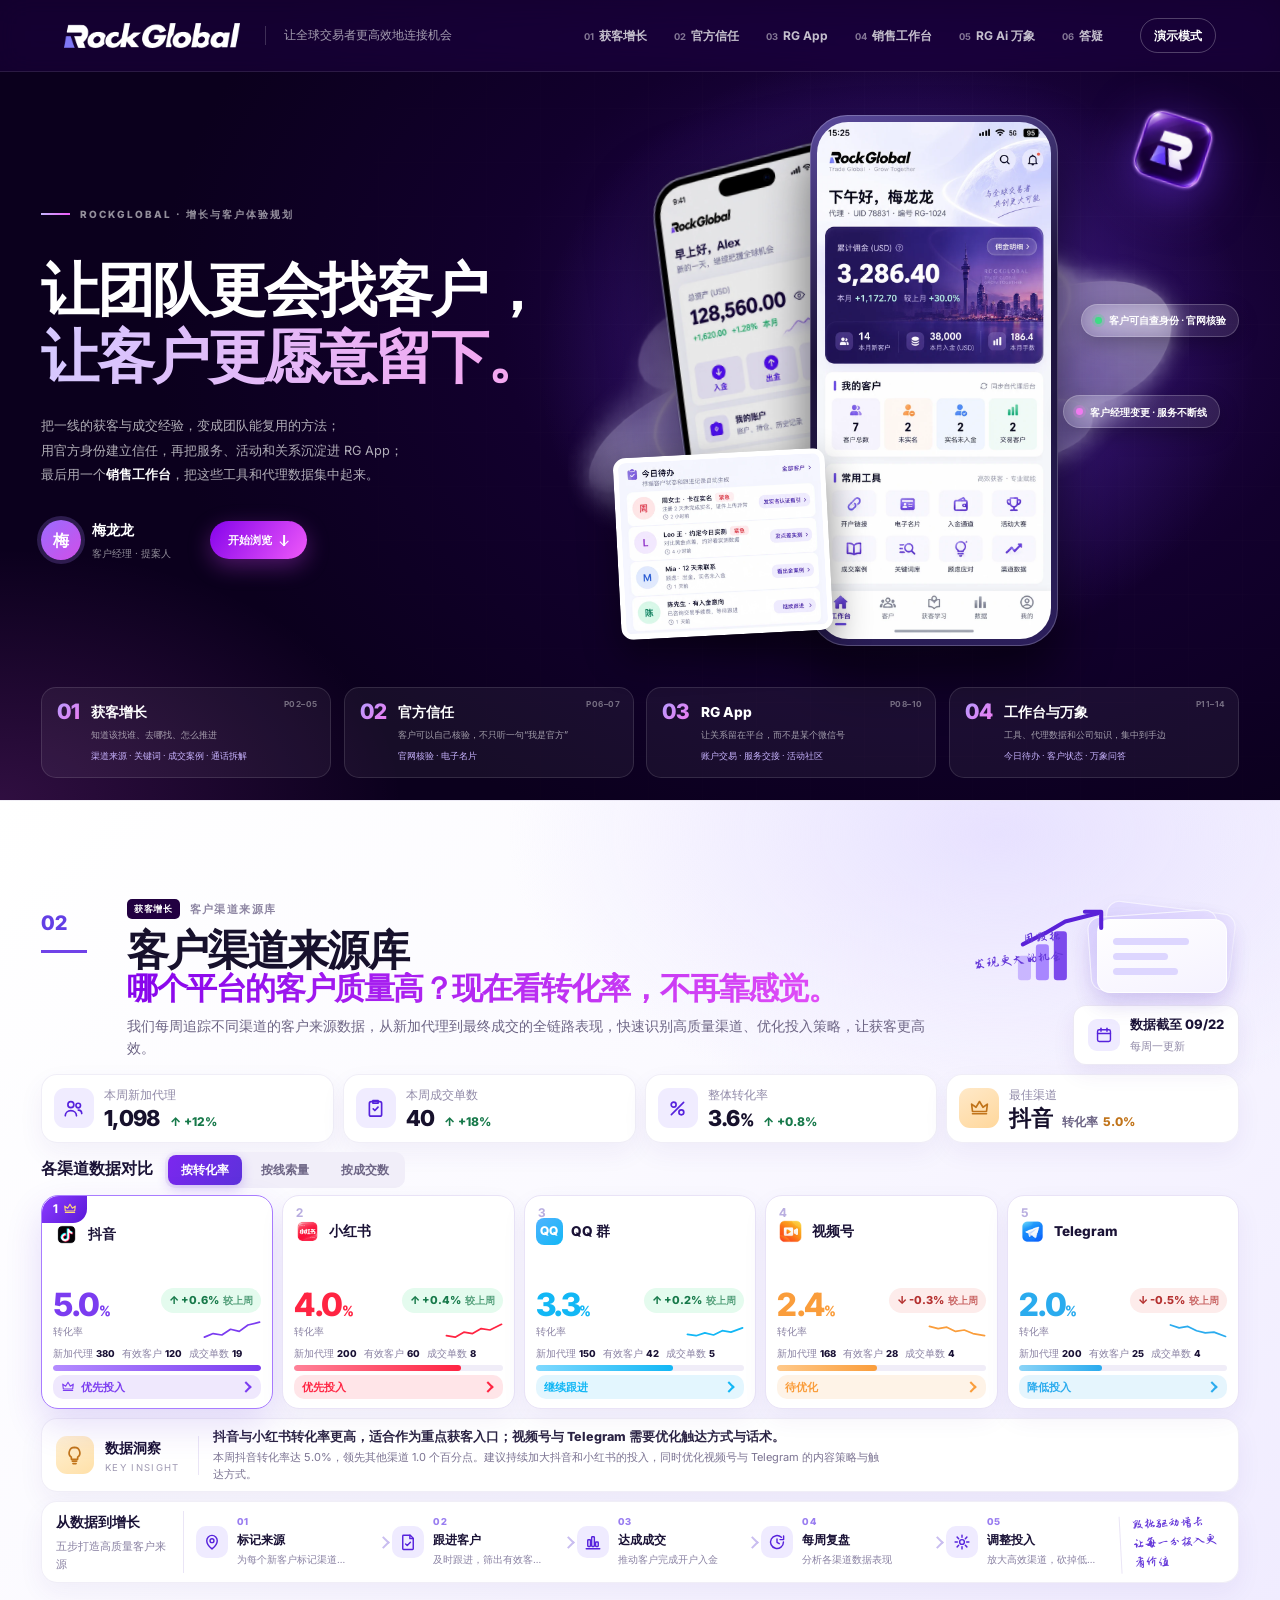
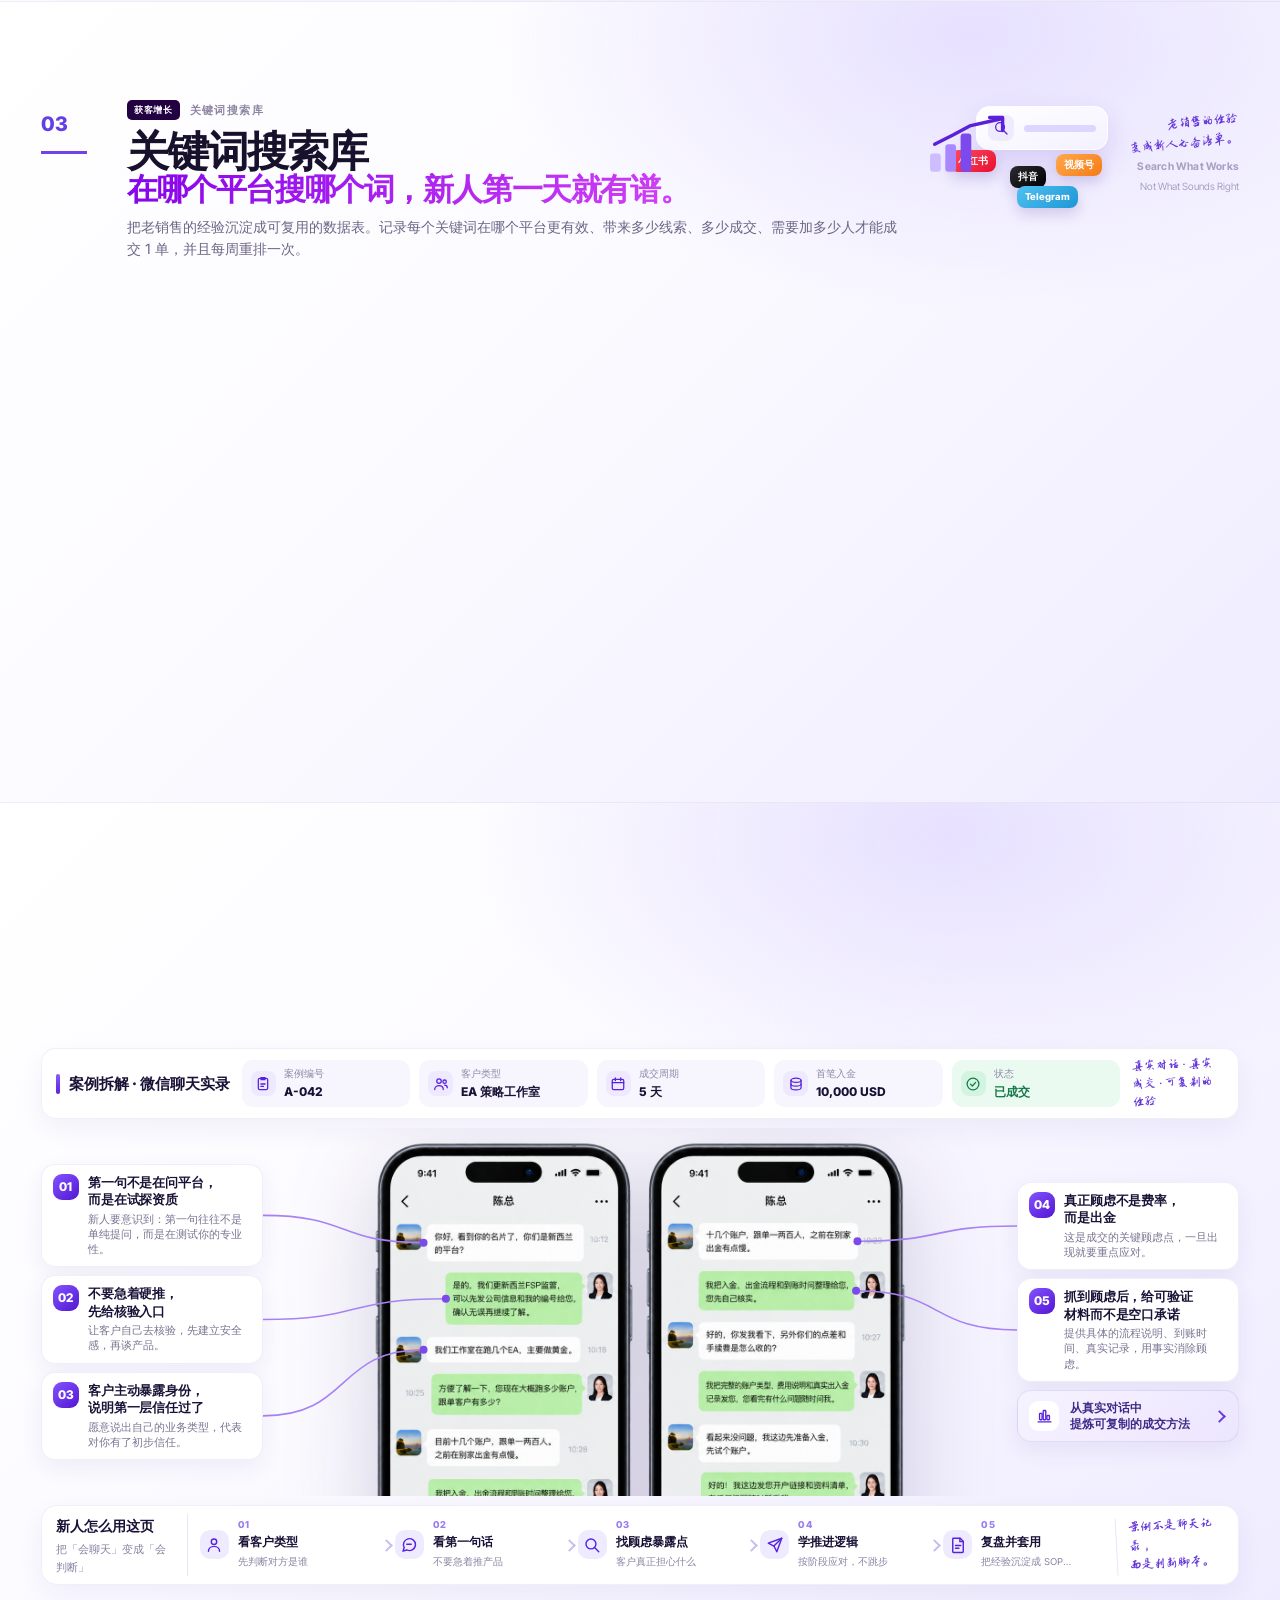
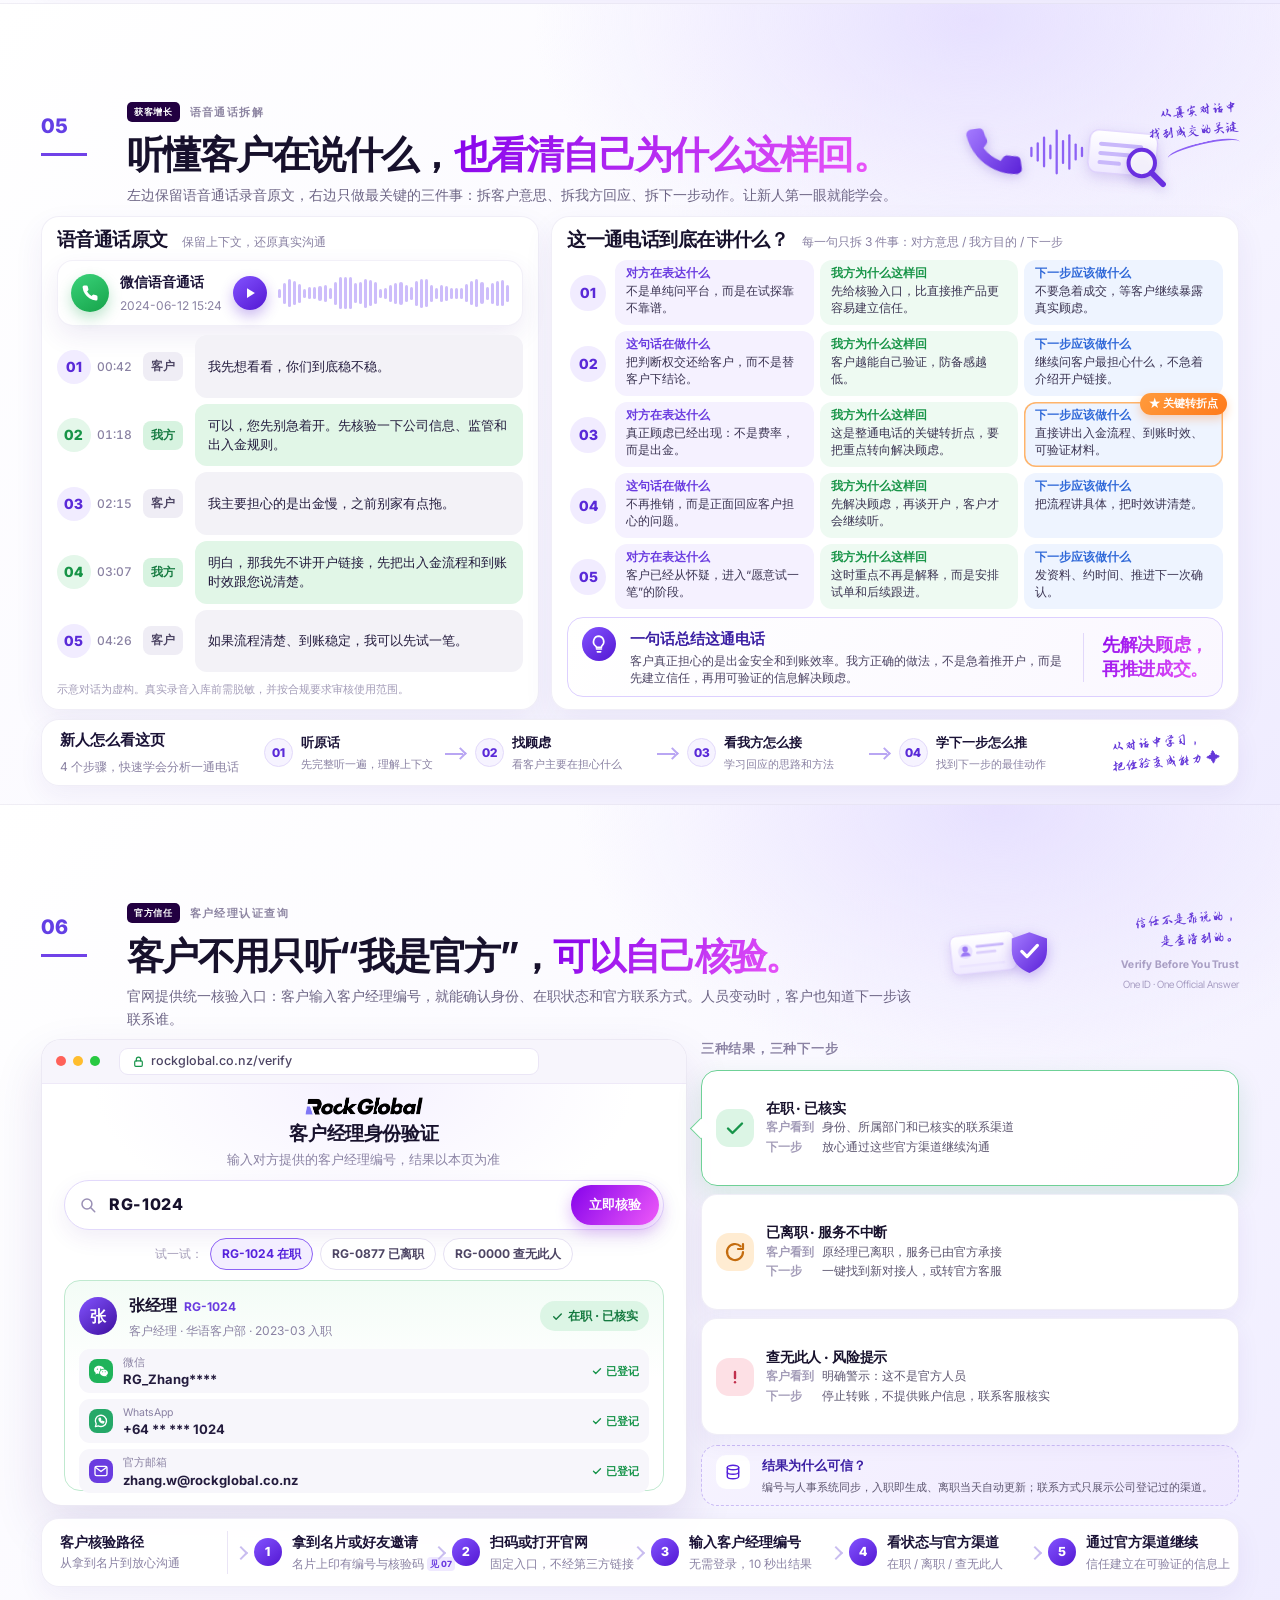
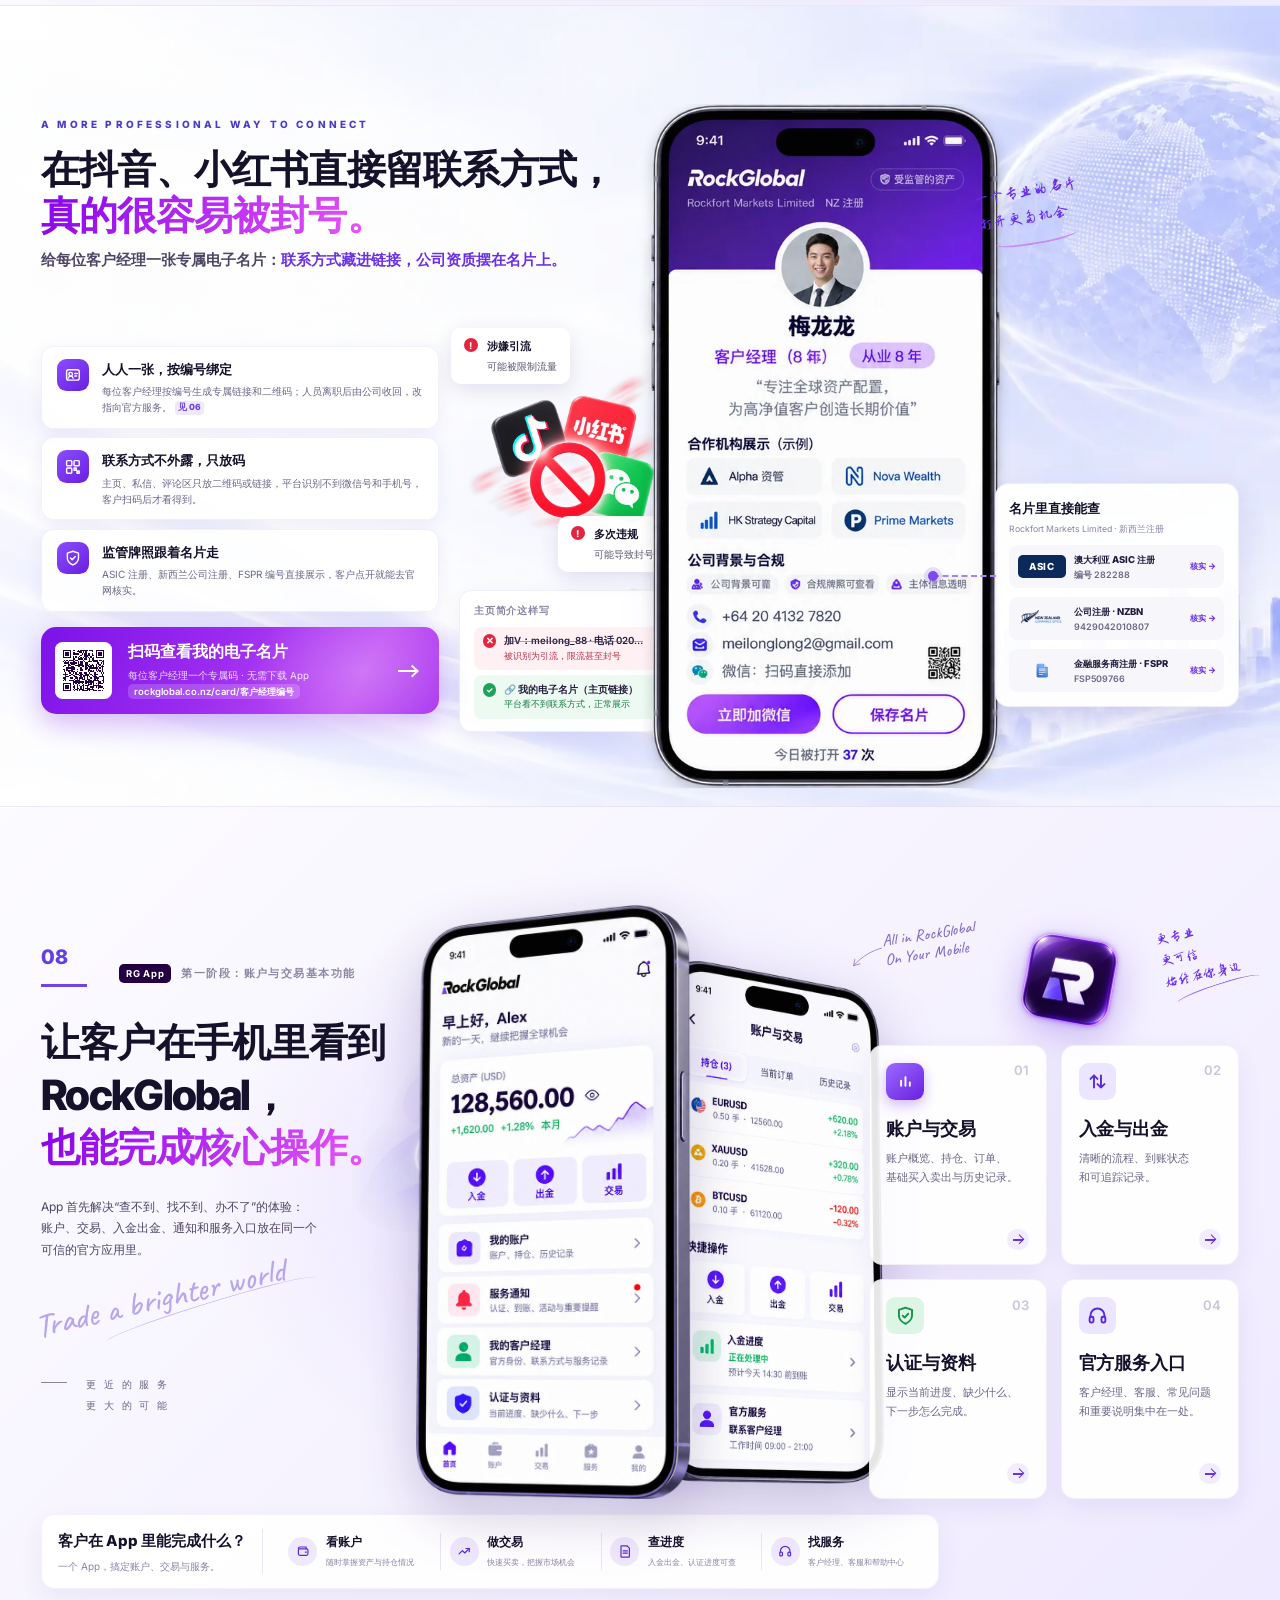
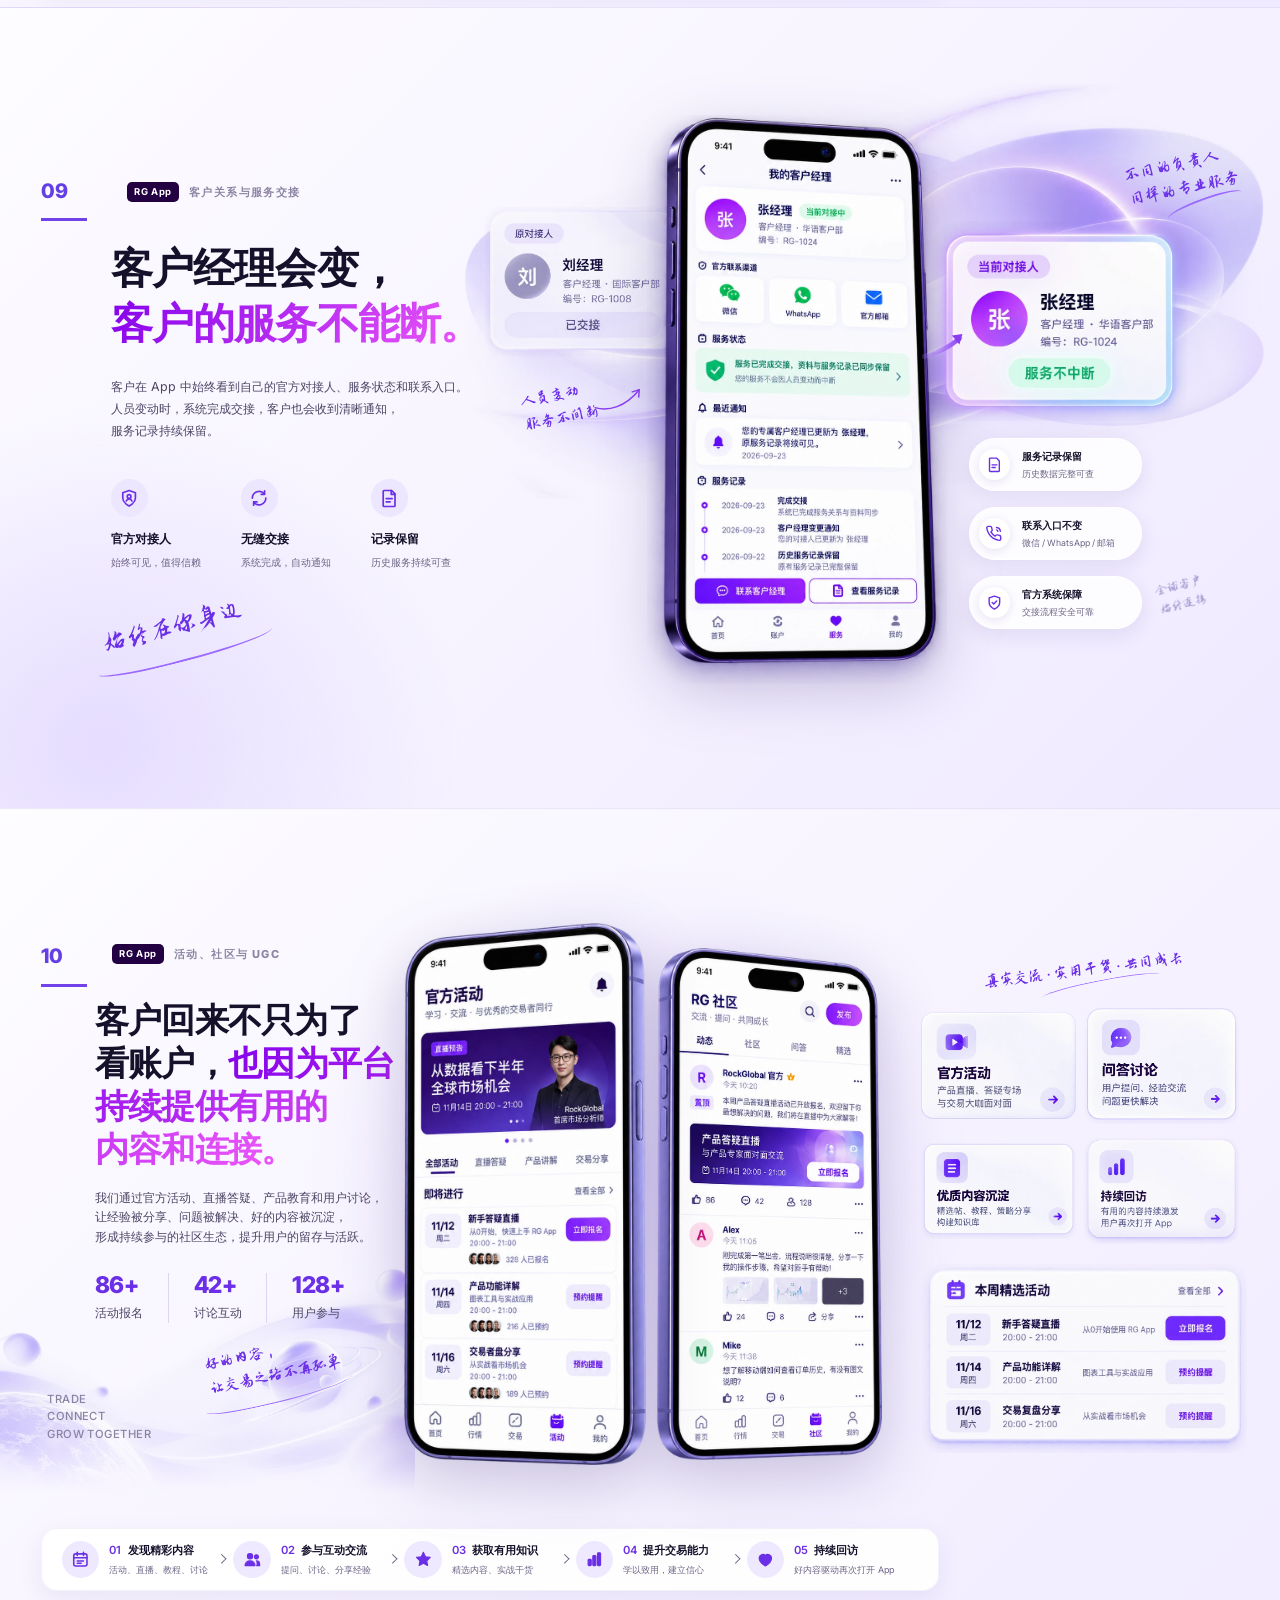
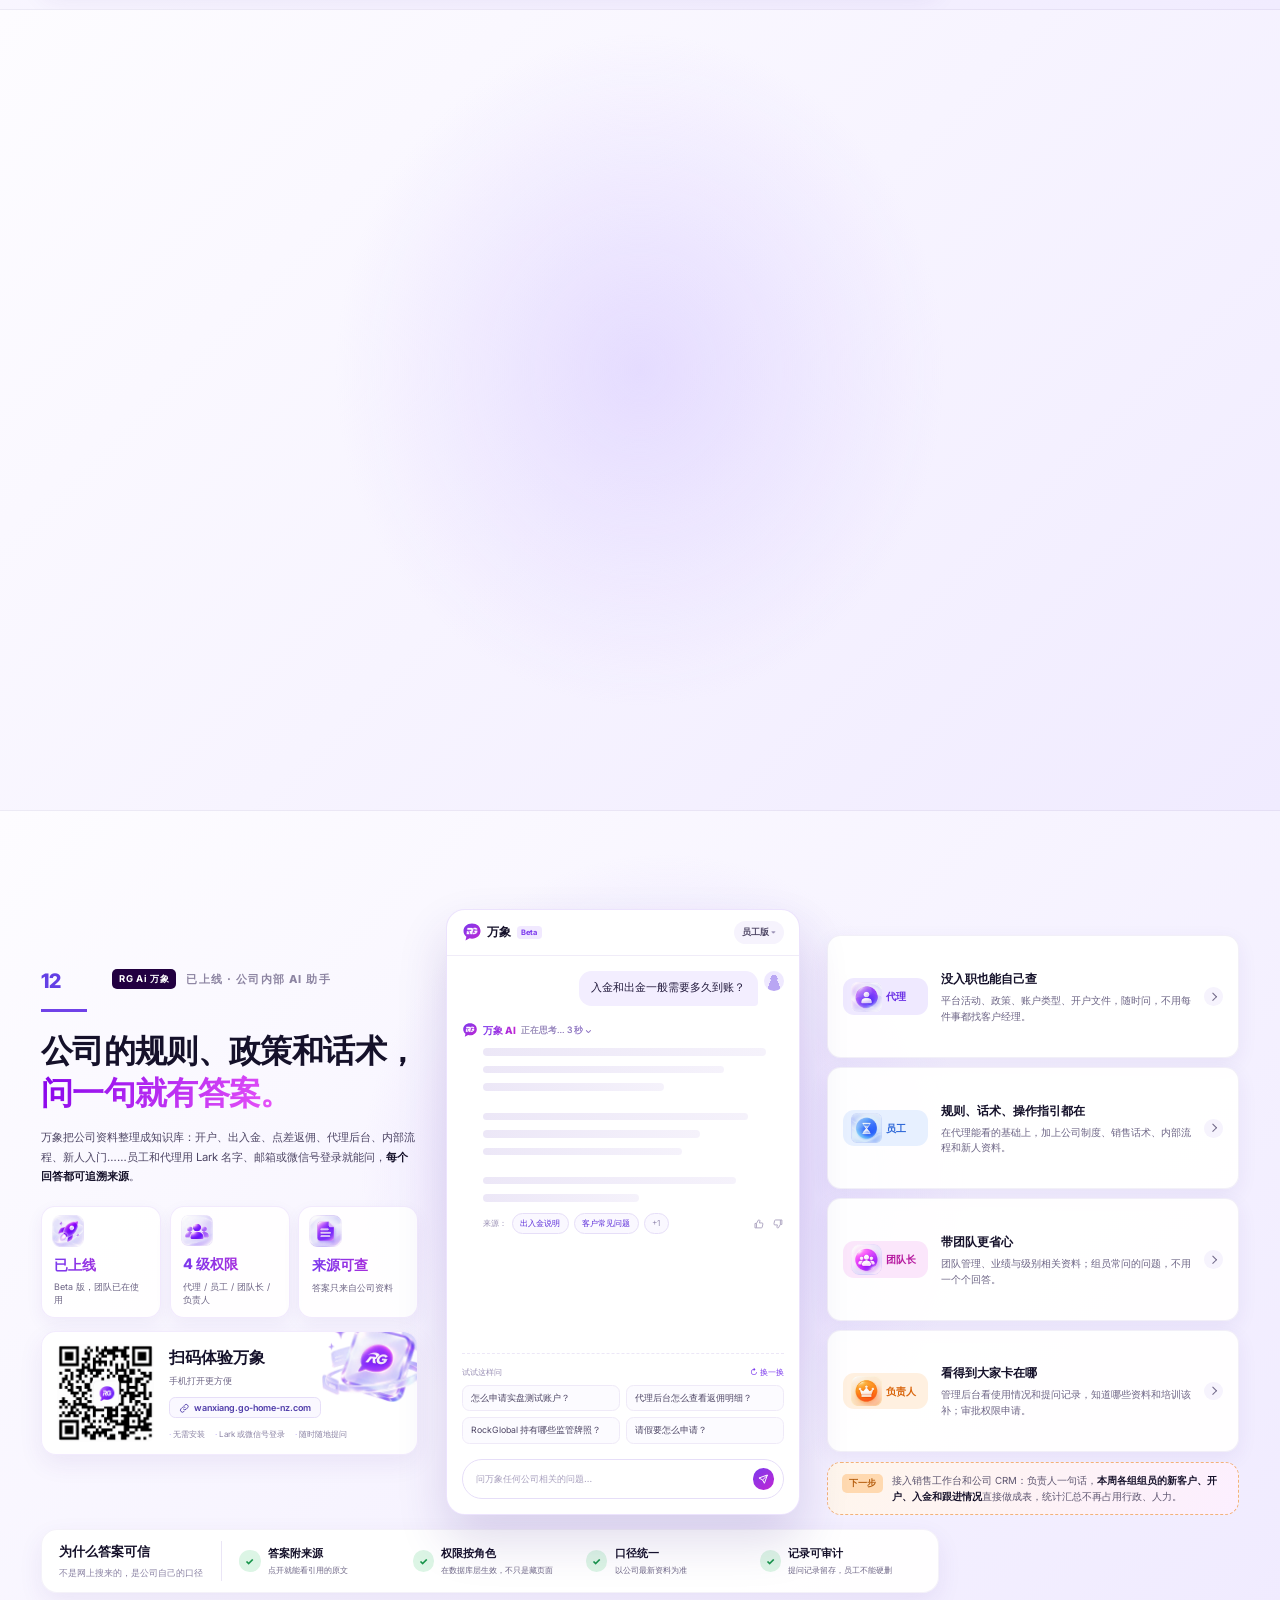
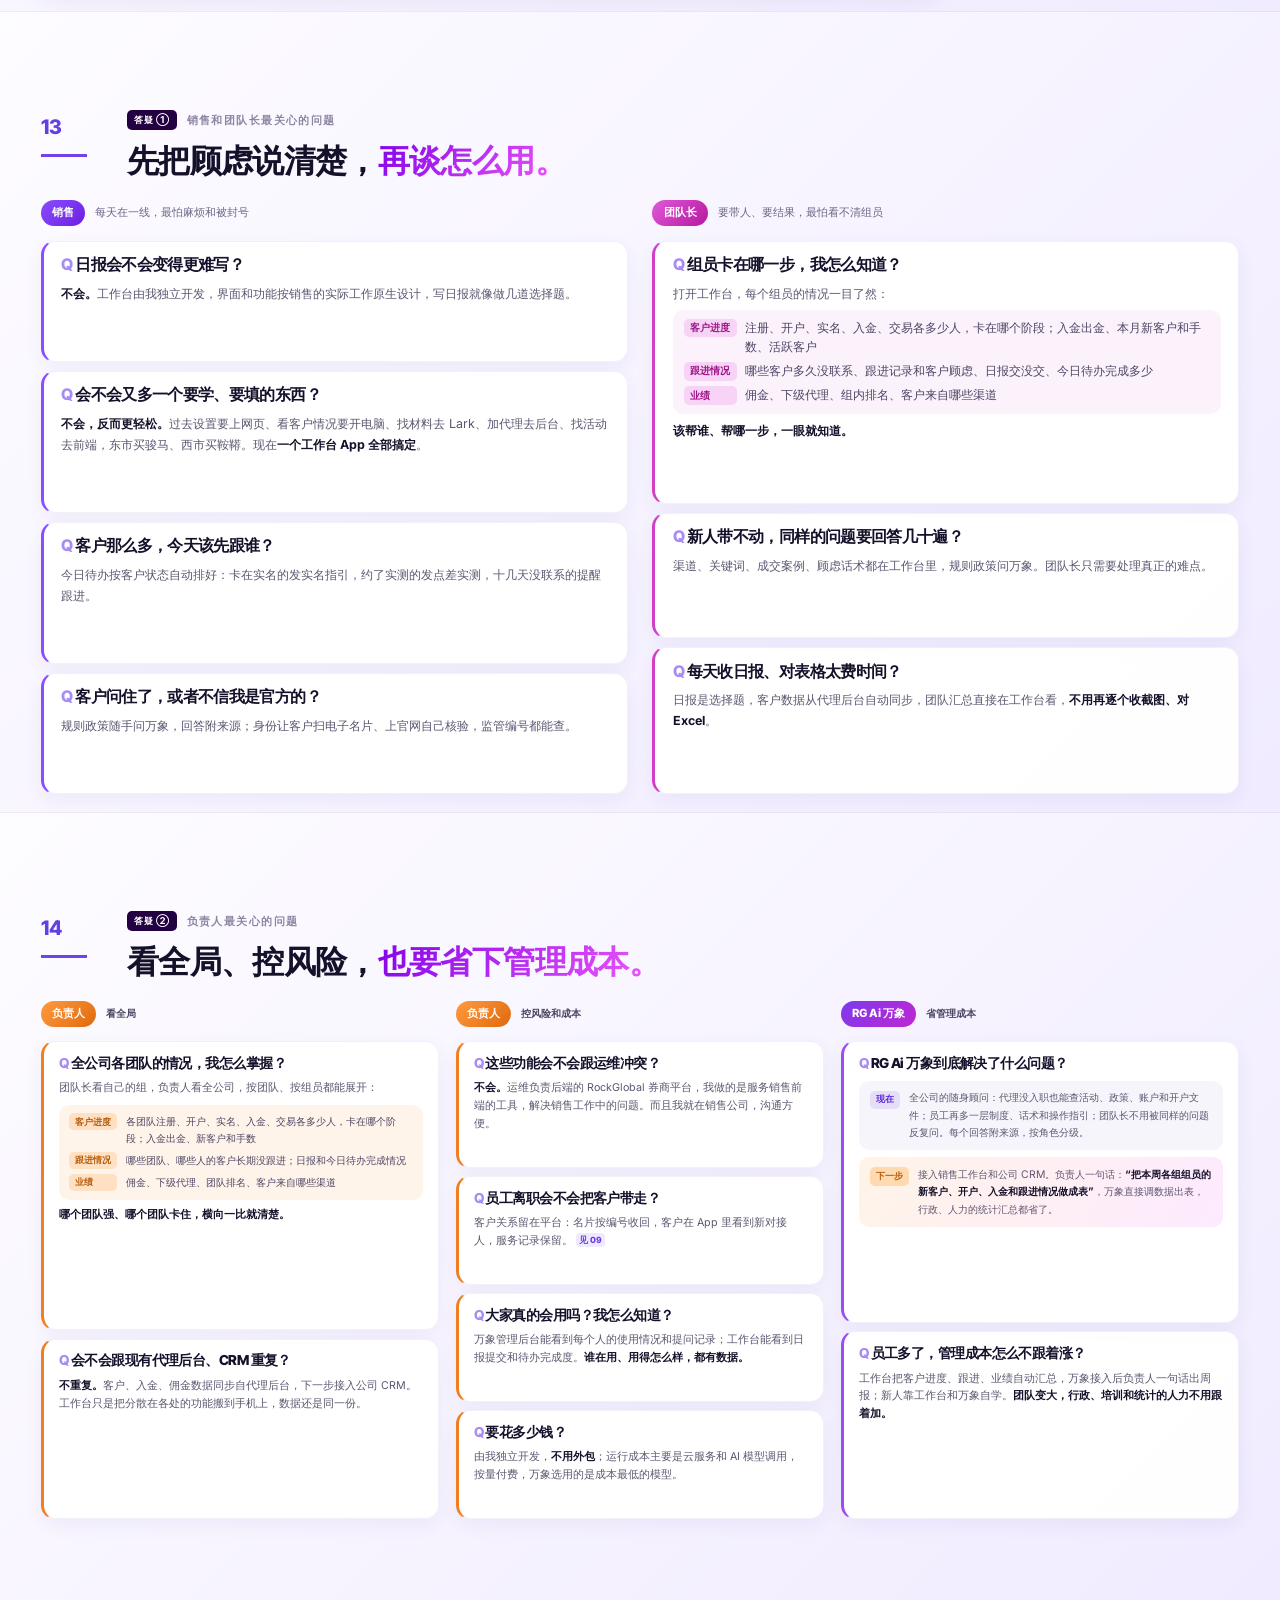
==== commit 8ad73b41: "Fix FAQ card overflow and expand executive questions Co-Authored-By: Claude Opus 5.5 <noreply@anthro" ====
--- a/index.html
+++ b/index.html
@@ -24,7 +24,7 @@
   <link rel="stylesheet" href="css/page11.css?v=d2">
   <link rel="stylesheet" href="css/page01.css?v=d1">
   <link rel="stylesheet" href="css/page12.css?v=5">
-  <link rel="stylesheet" href="css/page13.css?v=9">
+  <link rel="stylesheet" href="css/page13.css?v=12">
 </head>
 <body>
 <div id="progress" aria-hidden="true"></div>
@@ -913,17 +913,32 @@
     </header>
 
     <div class="g13-cols g14-cols">
-      <section class="g13-col c-exec reveal delay-1" aria-label="负责人关心的问题">
-        <header><span class="role">负责人</span><small>看全局和风险，最怕协作冲突、人员流失</small></header>
+      <section class="g13-col c-exec reveal delay-1" aria-label="看全局">
+        <header><span class="role">负责人</span><small>看全局</small></header>
+        <article class="big"><h3>全公司各团队的情况，我怎么掌握？</h3>
+          <p>团队长看自己的组，负责人看全公司，按团队、按组员都能展开：</p>
+          <dl class="g13-dl exec">
+            <dt>客户进度</dt><dd>各团队注册、开户、实名、入金、交易各多少人，卡在哪个阶段；入金出金、新客户和手数</dd>
+            <dt>跟进情况</dt><dd>哪些团队、哪些人的客户长期没跟进；日报和今日待办完成情况</dd>
+            <dt>业绩</dt><dd>佣金、下级代理、团队排名、客户来自哪些渠道</dd>
+          </dl>
+          <p><b>哪个团队强、哪个团队卡住，横向一比就清楚。</b></p></article>
+        <article><h3>会不会跟现有代理后台、CRM 重复？</h3><p><b>不重复。</b>客户、入金、佣金数据同步自代理后台，下一步接入公司 CRM。工作台只是把分散在各处的功能搬到手机上，数据还是同一份。</p></article>
+      </section>
+      <section class="g13-col c-exec reveal delay-2" aria-label="控风险和成本">
+        <header><span class="role">负责人</span><small>控风险和成本</small></header>
         <article><h3>这些功能会不会跟运维冲突？</h3><p><b>不会。</b>运维负责后端的 RockGlobal 券商平台，我做的是服务销售前端的工具，解决销售工作中的问题。而且我就在销售公司，沟通方便。</p></article>
         <article><h3>员工离职会不会把客户带走？</h3><p>客户关系留在平台：名片按编号收回，客户在 App 里看到新对接人，服务记录保留。<em class="dk-ref">见 09</em></p></article>
+        <article><h3>大家真的会用吗？我怎么知道？</h3><p>万象管理后台能看到每个人的使用情况和提问记录；工作台能看到日报提交和待办完成度。<b>谁在用、用得怎么样，都有数据。</b></p></article>
+        <article><h3>要花多少钱？</h3><p>由我独立开发，<b>不用外包</b>；运行成本主要是云服务和 AI 模型调用，按量付费，万象选用的是成本最低的模型。</p></article>
       </section>
-      <section class="g13-col c-exec c-ai reveal delay-2" aria-label="RG Ai 万象">
-        <header><span class="role">RG Ai 万象</span><small>从“随身顾问”到“一句话出报表”</small></header>
+      <section class="g13-col c-exec c-ai reveal delay-3" aria-label="省管理成本">
+        <header><span class="role">RG Ai 万象</span><small>省管理成本</small></header>
         <article class="big"><h3>RG Ai 万象到底解决了什么问题？</h3>
           <div class="g13-phase"><i>现在</i><p>全公司的随身顾问：代理没入职也能查活动、政策、账户和开户文件；员工再多一层制度、话术和操作指引；团队长不用被同样的问题反复问。每个回答附来源，按角色分级。</p></div>
           <div class="g13-phase next"><i>下一步</i><p>接入销售工作台和公司 CRM。负责人一句话：<b>“把本周各组组员的新客户、开户、入金和跟进情况做成表”</b>，万象直接调数据出表，行政、人力的统计汇总都省了。</p></div>
         </article>
+        <article><h3>员工多了，管理成本怎么不跟着涨？</h3><p>工作台把客户进度、跟进、业绩自动汇总，万象接入后负责人一句话出周报；新人靠工作台和万象自学。<b>团队变大，行政、培训和统计的人力不用跟着加。</b></p></article>
       </section>
     </div>
 
--- a/css/page13.css
+++ b/css/page13.css
@@ -77,3 +77,31 @@
 .g14-cols{align-items:center}
 .g14-cols .g13-col{justify-content:center;gap:calc(var(--s)*1.1)}
 .g14-cols .g13-col article,.g14-cols .c-ai article{flex:none}
+
+/* 修溢出：卡片按内容分高度（大卡不再被固定比例压扁），多出的空间平均分给各卡 */
+.g13-cols.two article{flex:1 1 auto;min-height:auto}
+.g13-cols.two .c-lead article.big{flex:1 1 auto}
+.g13-cols.two h3{font-size:calc(var(--s)*1.28)}
+.g13-cols.two p{font-size:calc(var(--s)*1)!important;line-height:1.7!important}
+.g13-cols.two .g13-dl dd{font-size:calc(var(--s)*.94)!important;line-height:1.6}
+.g13-cols.two .g13-dl{margin-top:calc(var(--s)*.5);padding:calc(var(--s)*.7) calc(var(--s)*.9);gap:calc(var(--s)*.45) calc(var(--s)*.7)}
+.g13-cols.two article{padding:calc(var(--s)*1) calc(var(--s)*1.4)}
+
+/* ---------- 第 14 页：负责人 8 问，三列 ---------- */
+.g14-cols{grid-template-columns:minmax(0,1.08fr) minmax(0,1fr) minmax(0,1.08fr);gap:calc(var(--s)*1.3);align-items:stretch}
+.g14-cols .g13-col{justify-content:flex-start;gap:calc(var(--s)*.65)}
+.g14-cols .g13-col article,.g14-cols .c-ai article{flex:1 1 auto;min-height:auto;padding:calc(var(--s)*.95) calc(var(--s)*1.2)}
+.g14-cols h3{font-size:calc(var(--s)*1.1)}
+.g14-cols p{font-size:calc(var(--s)*.86)!important;line-height:1.65!important}
+.g14-cols .g13-phase{margin-top:calc(var(--s)*.6);padding:calc(var(--s)*.7) calc(var(--s)*.9)}
+.g14-cols .g13-phase p{font-size:calc(var(--s)*.84)!important}
+.g14-cols .g13-phase i{font-size:calc(var(--s)*.7);padding:calc(var(--s)*.15) calc(var(--s)*.5)}
+.g14-cols .g13-col>header small{font-size:calc(var(--s)*.84);font-weight:700;color:#4d4564}
+.g13-dl.exec{background:#fff4ea}
+.g13-dl.exec dt{background:#ffe0c2;color:#b45c0c}
+.g14-cols .g13-dl dd{font-size:calc(var(--s)*.82)!important}
+@media(min-width:861px) and (max-width:1200px){
+  .g14-cols .g13-col article,.g14-cols .c-ai article{padding:calc(var(--s)*.75) calc(var(--s)*1)}
+  .g14-cols .g13-col{gap:calc(var(--s)*.5)}
+  .g14-cols p{font-size:calc(var(--s)*.82)!important;line-height:1.55!important}
+}
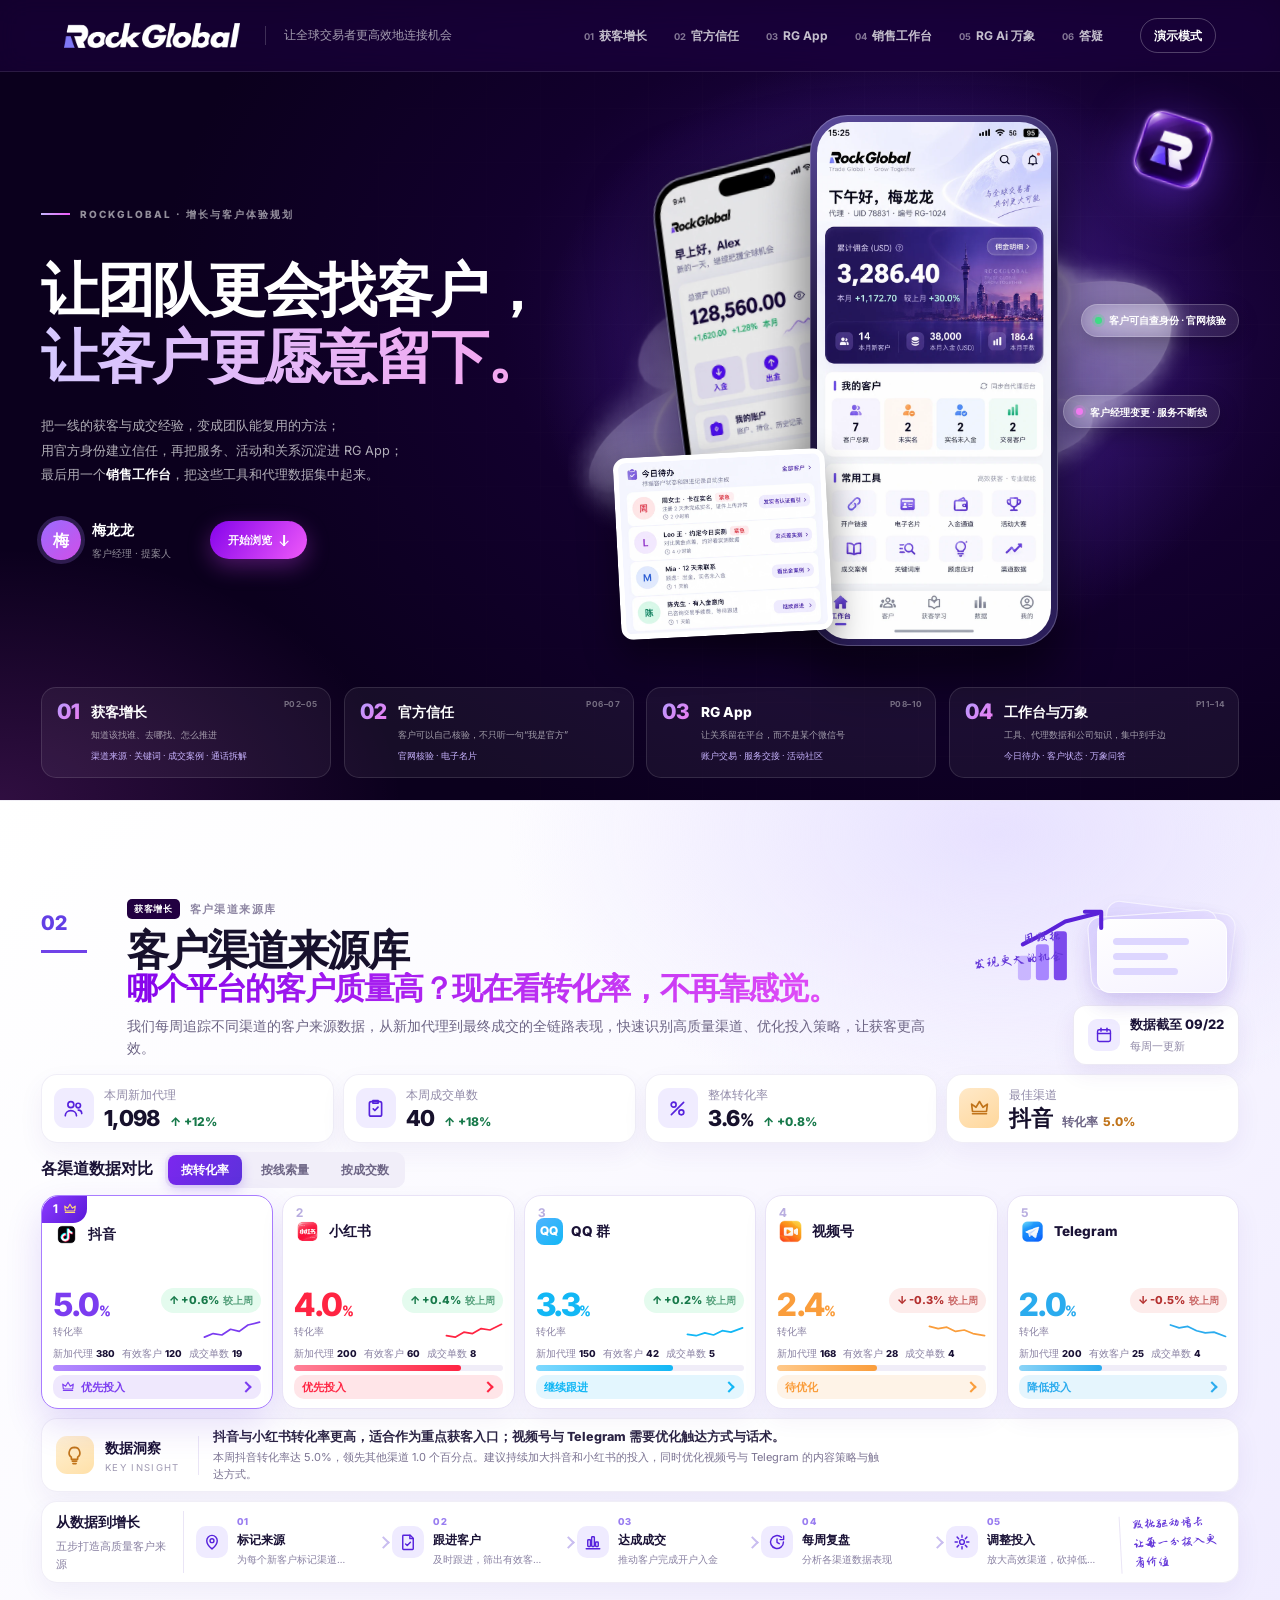
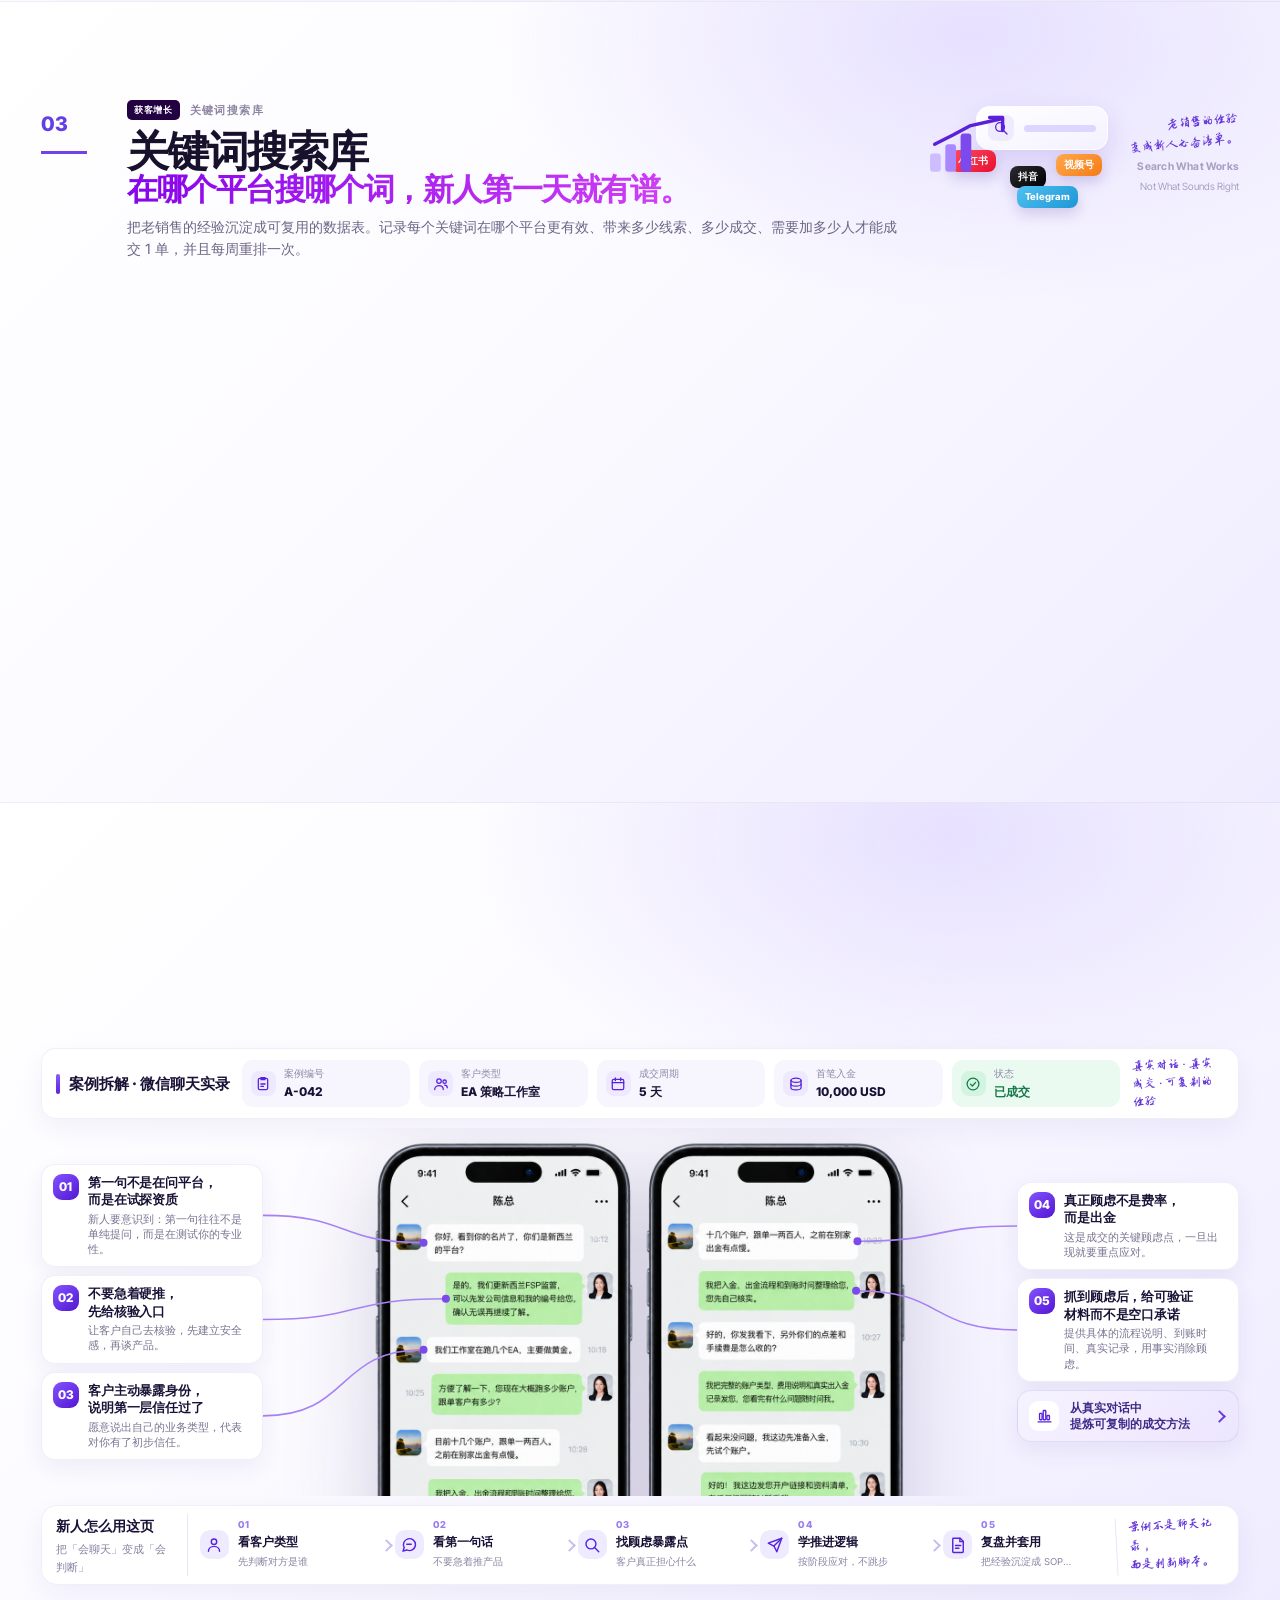
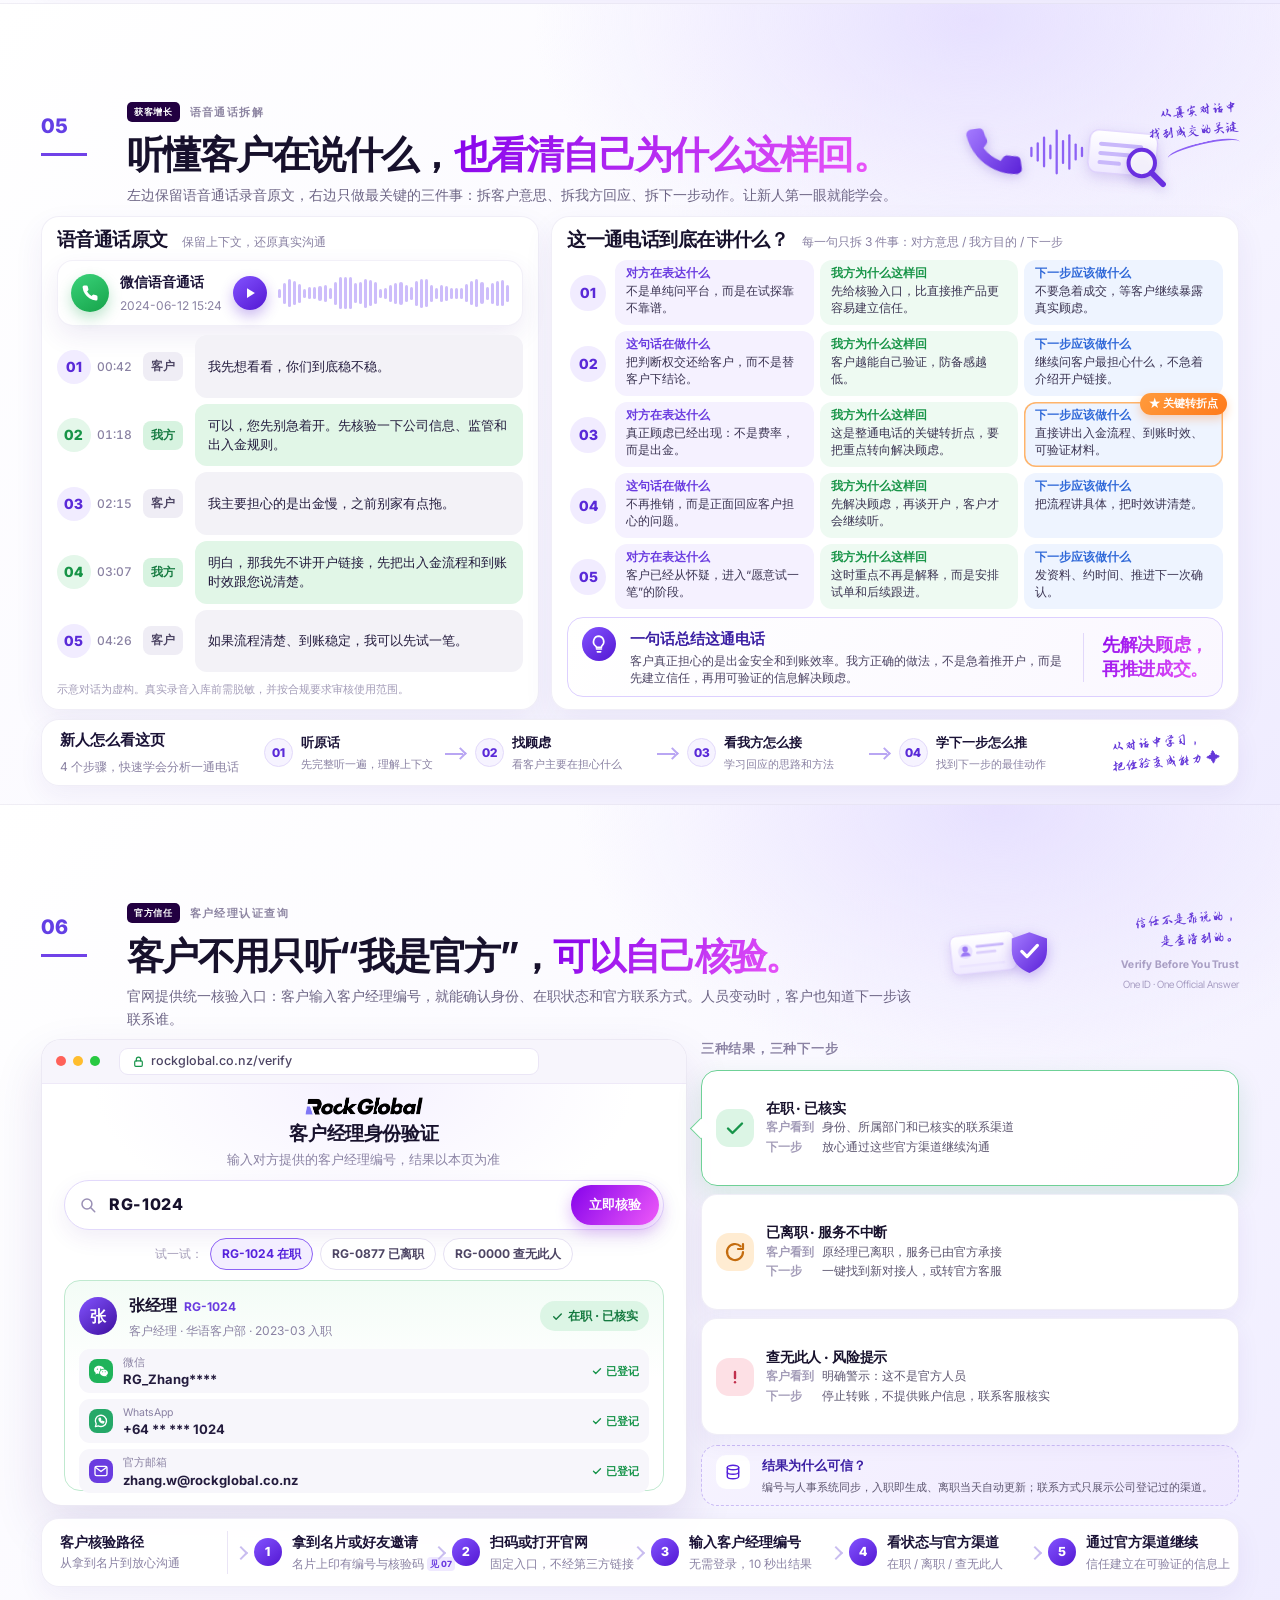
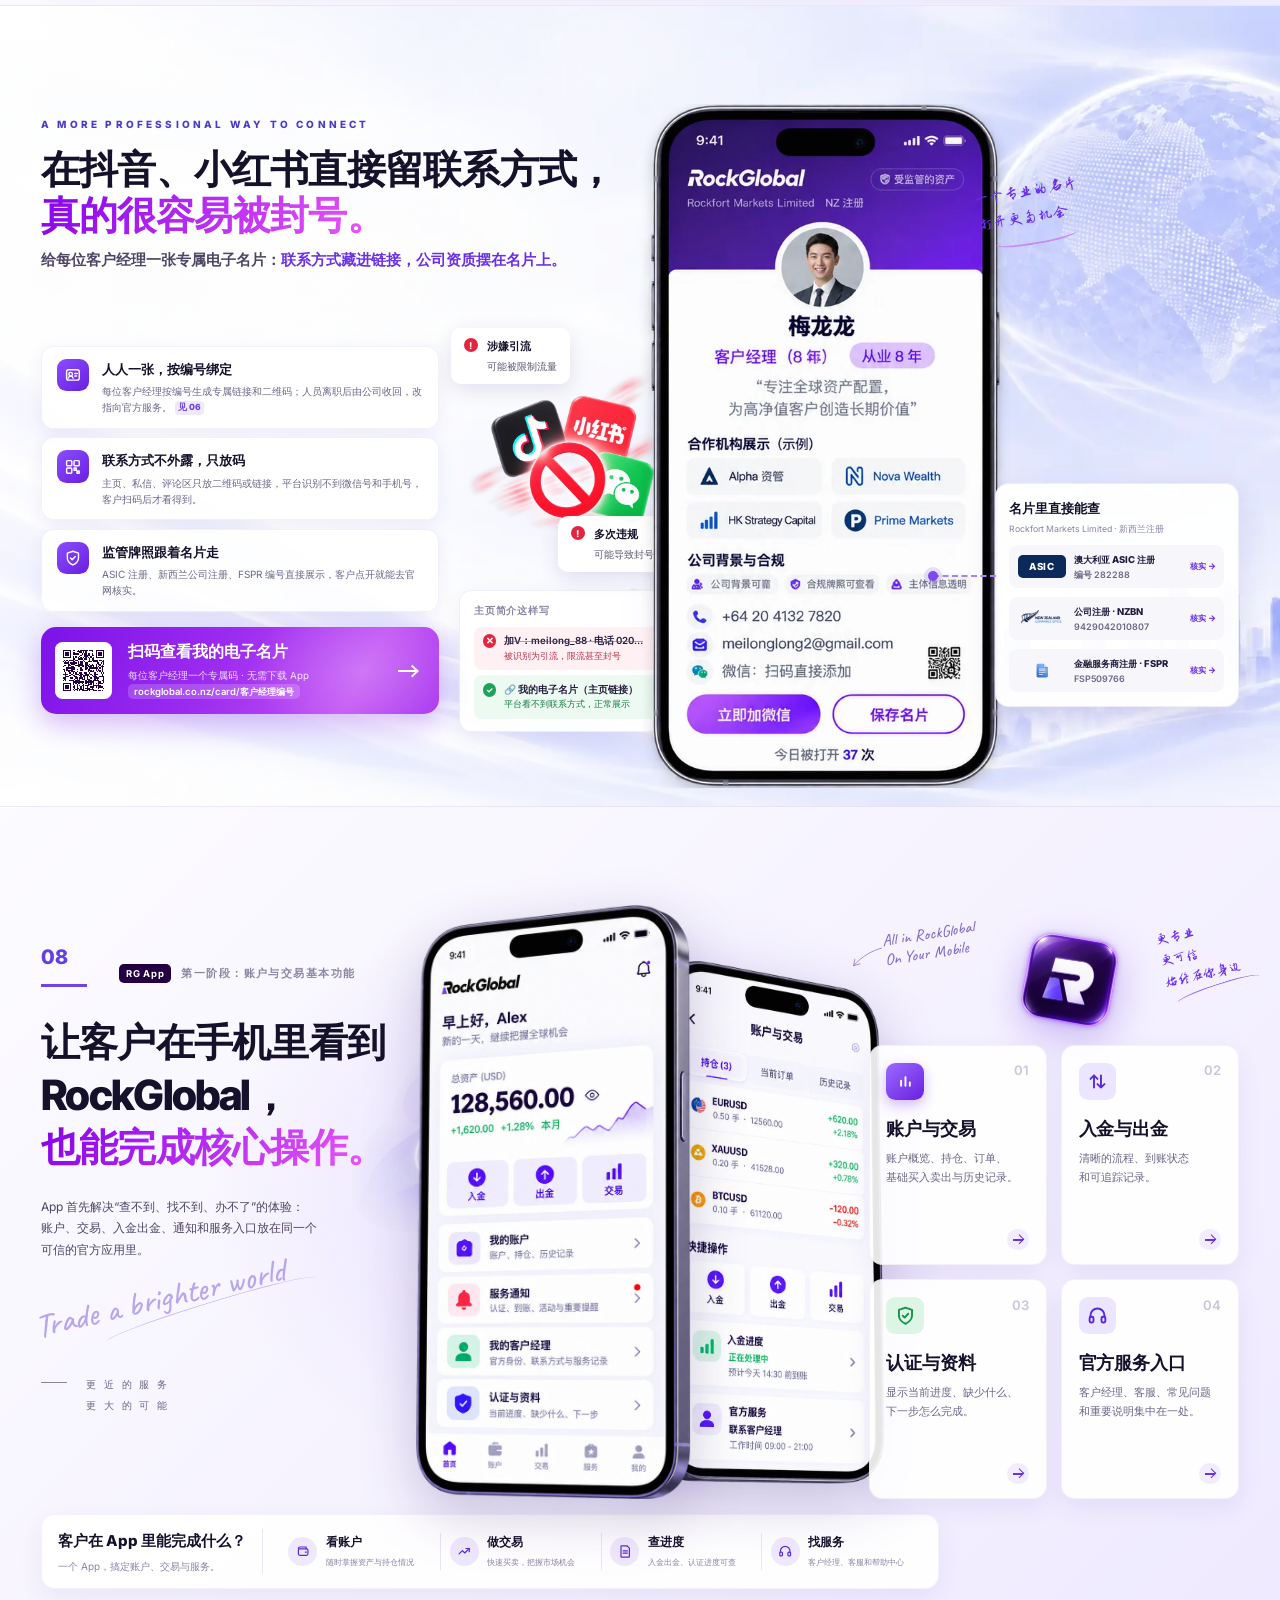
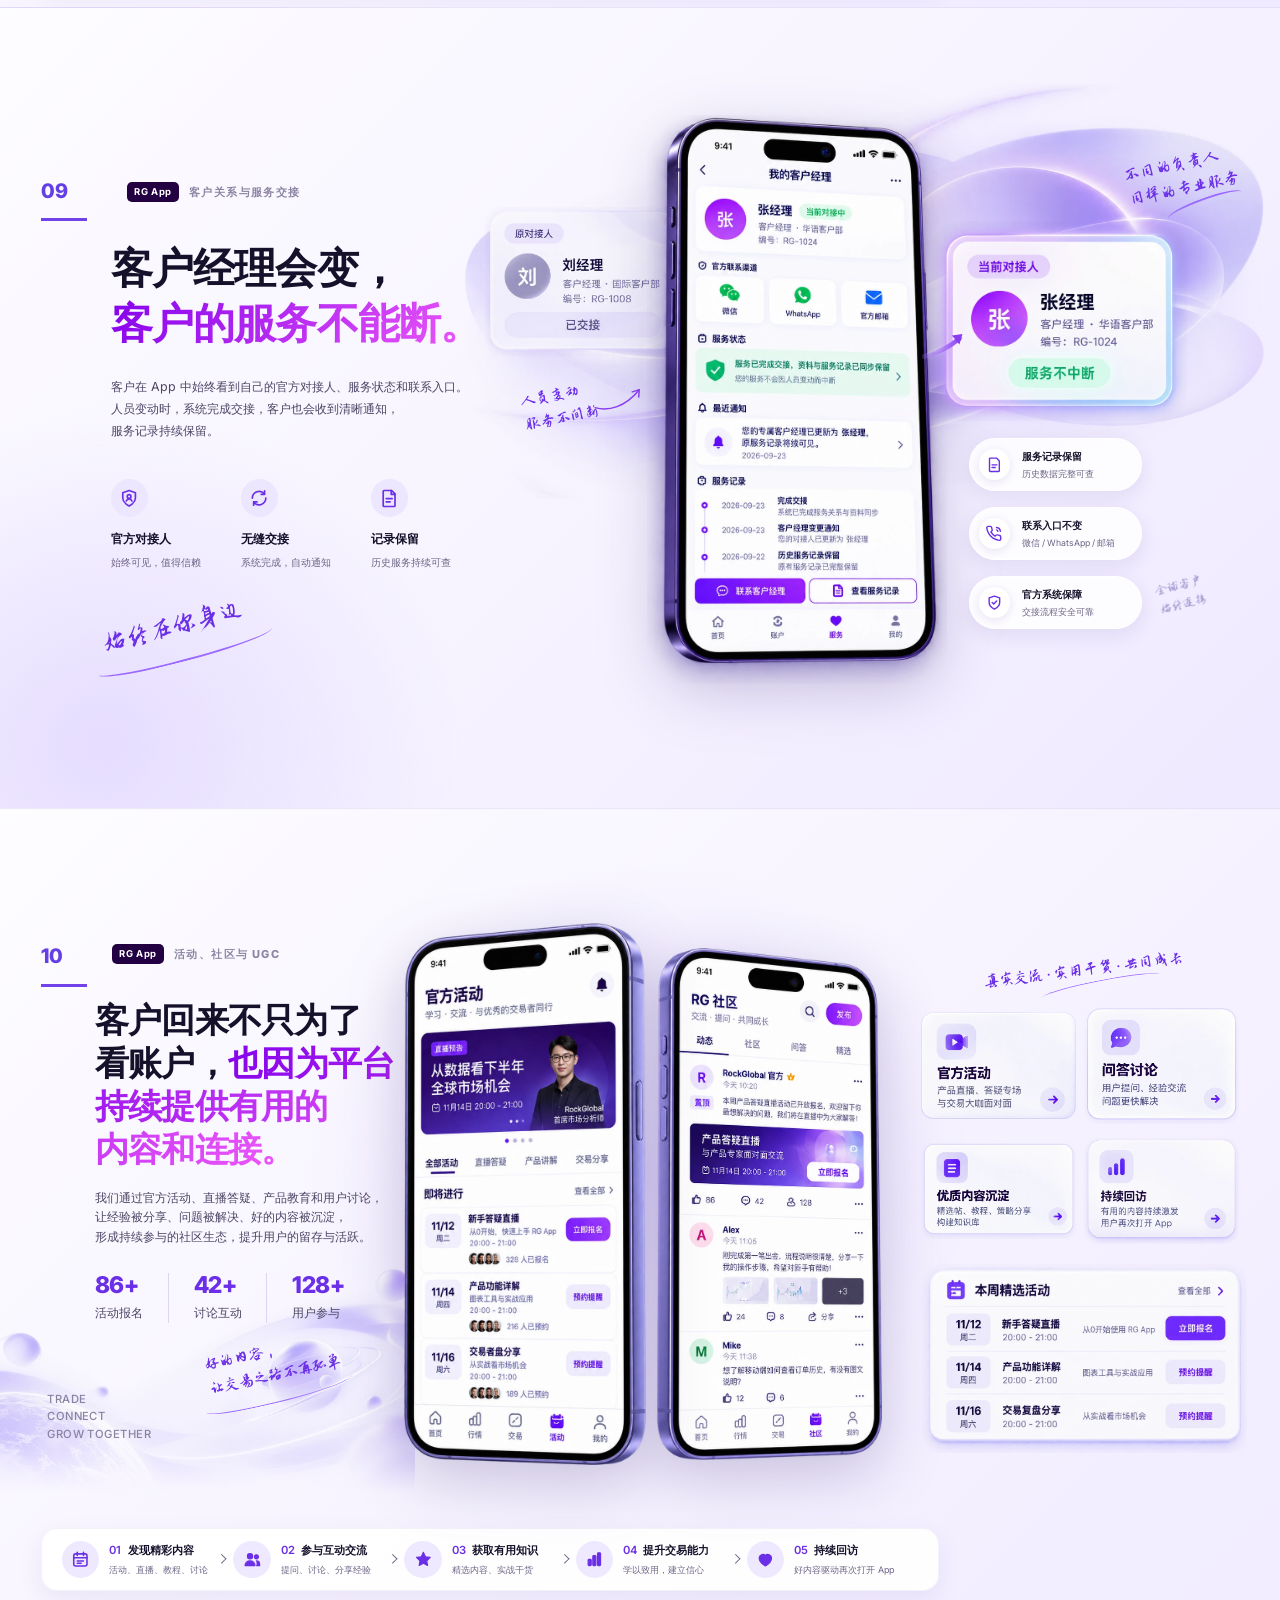
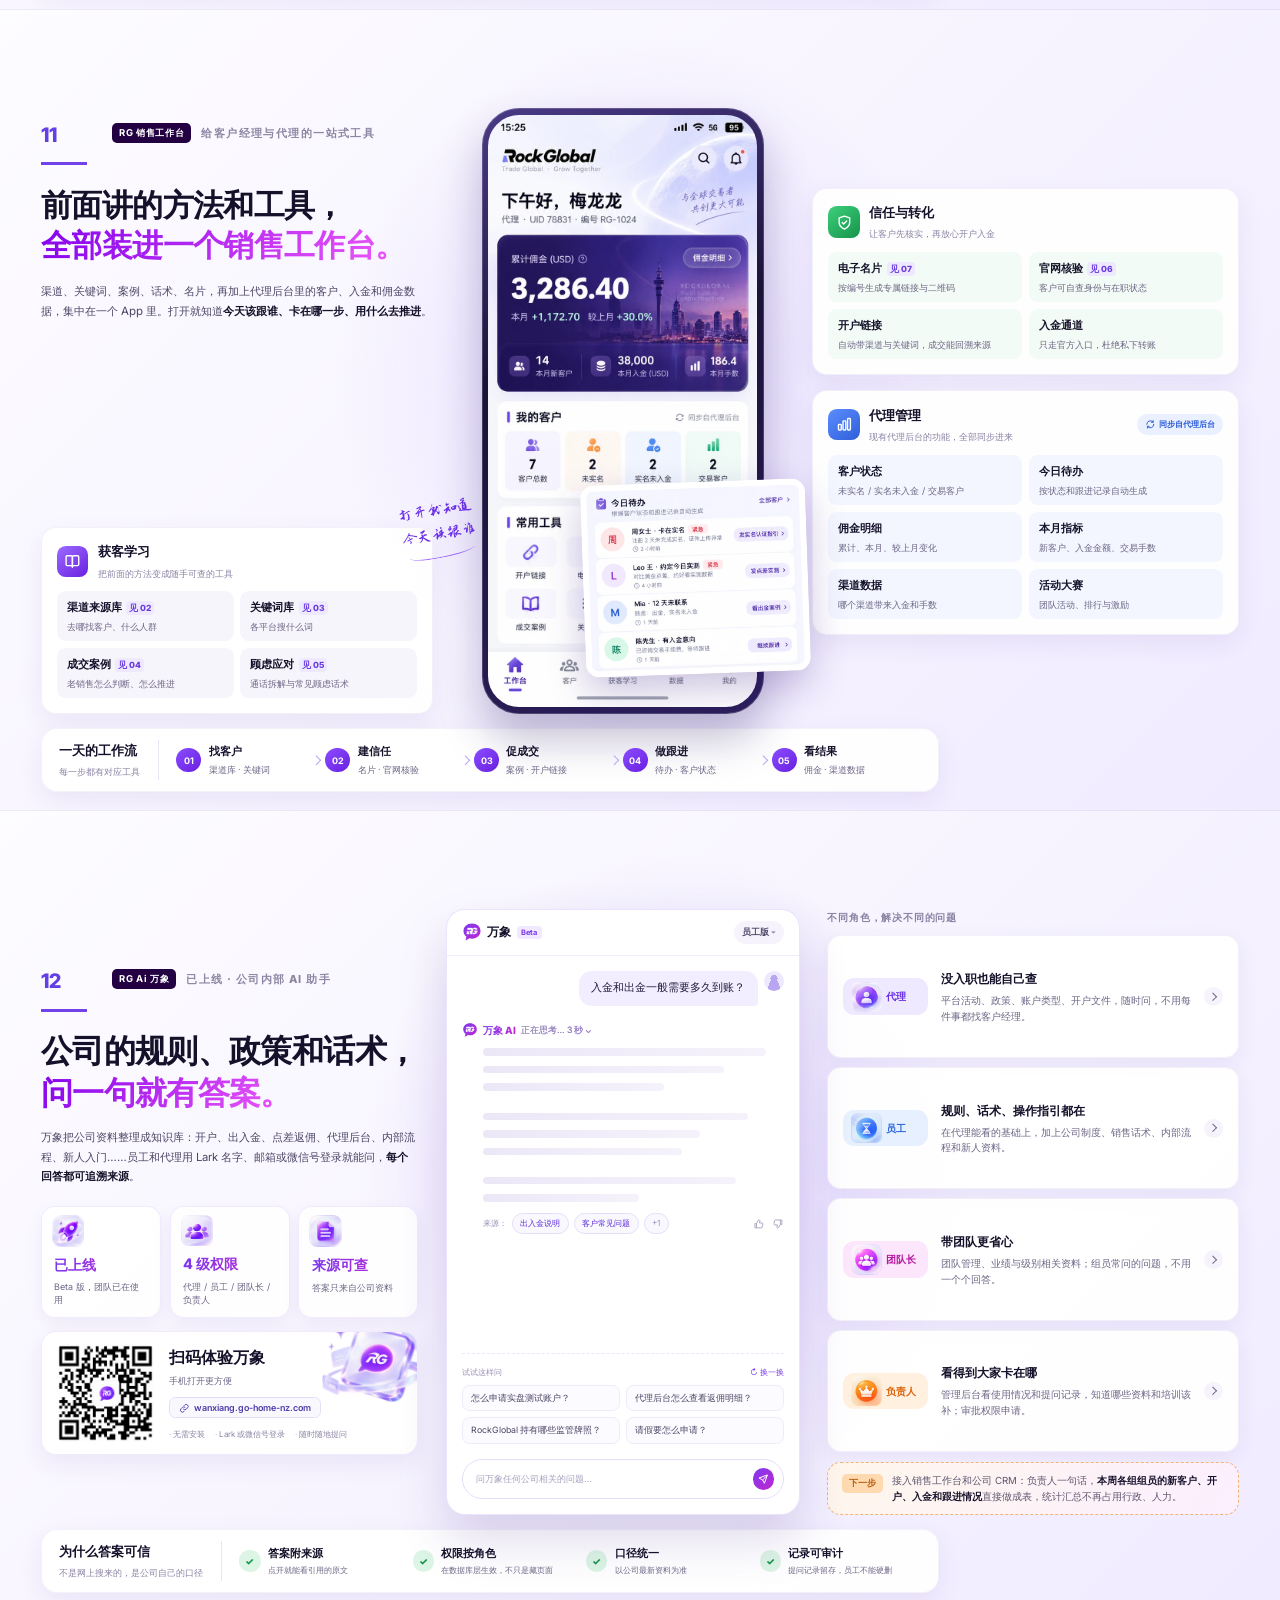
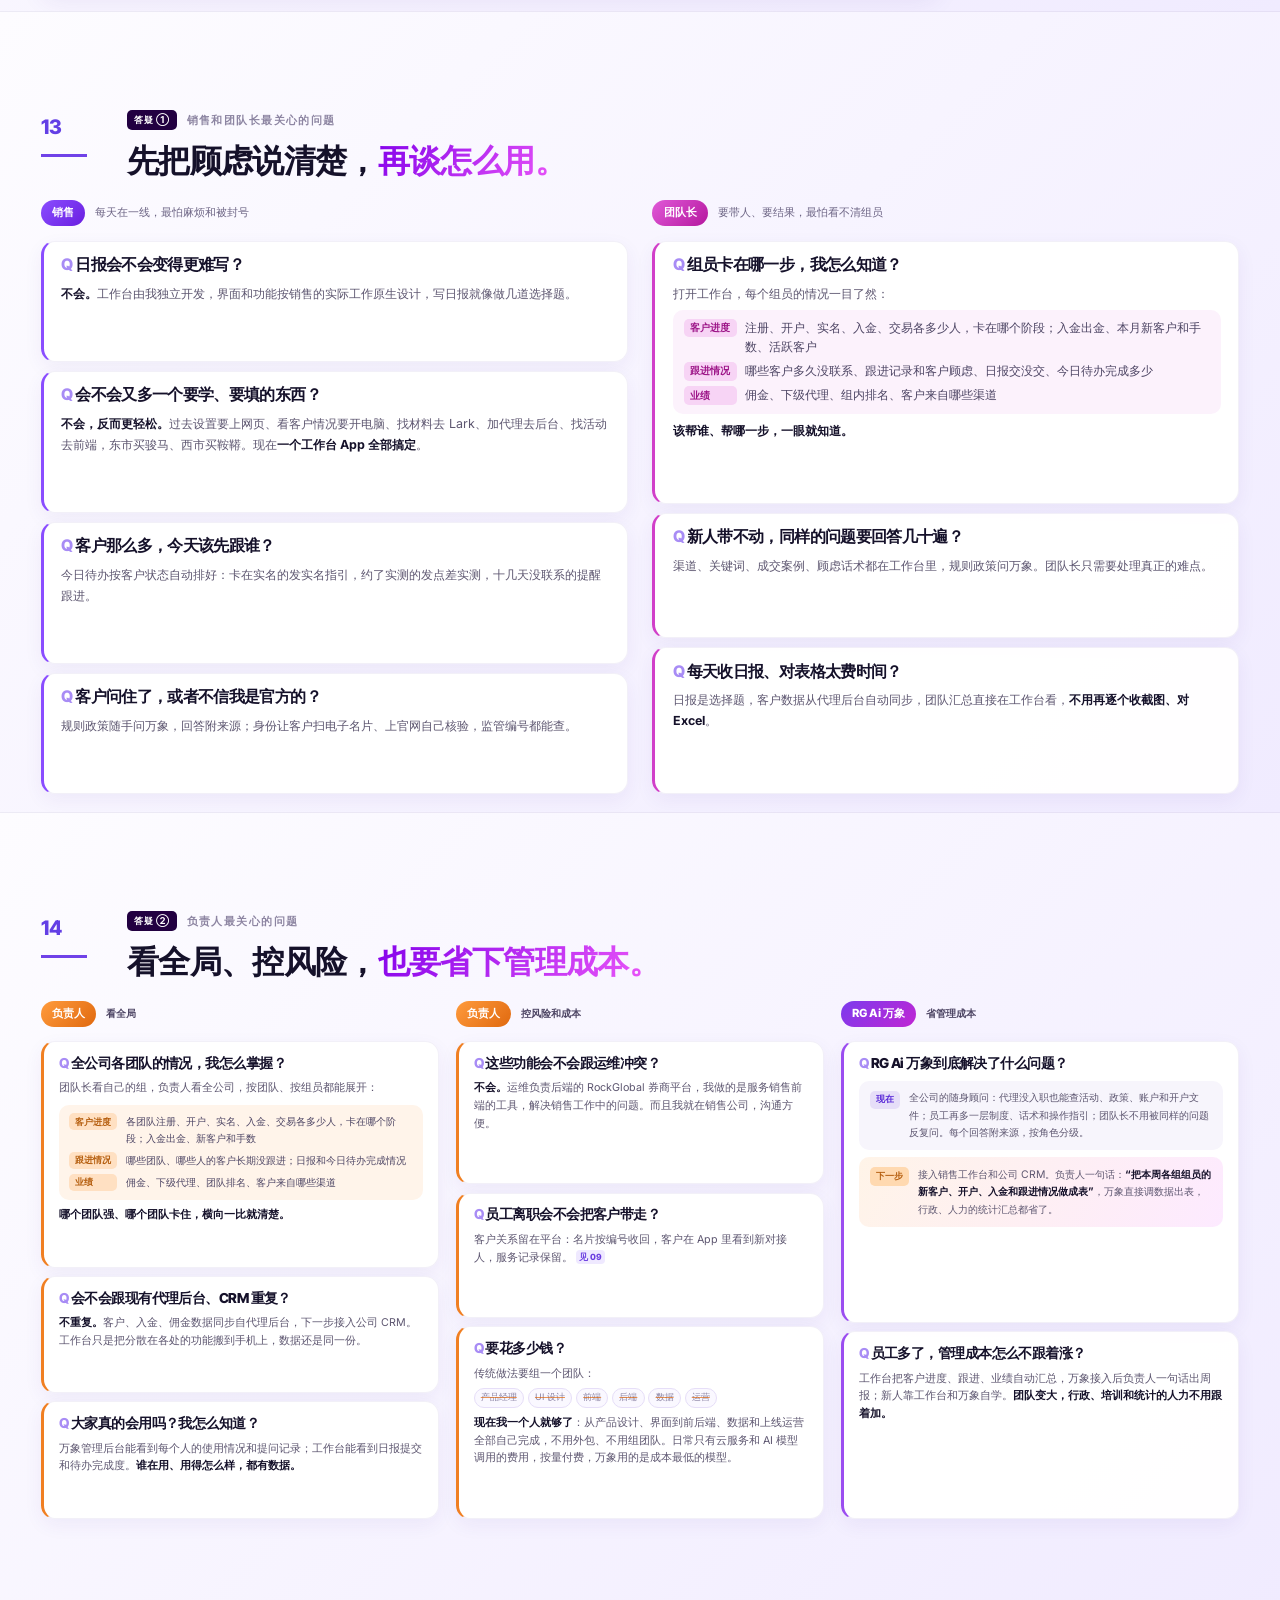
==== commit f45c27e1: "Reframe cost answer around one-person full-stack delivery Co-Authored-By: Claude Opus 5.5 <noreply@a" ====
--- a/index.html
+++ b/index.html
@@ -24,7 +24,7 @@
   <link rel="stylesheet" href="css/page11.css?v=d2">
   <link rel="stylesheet" href="css/page01.css?v=d1">
   <link rel="stylesheet" href="css/page12.css?v=5">
-  <link rel="stylesheet" href="css/page13.css?v=12">
+  <link rel="stylesheet" href="css/page13.css?v=14">
 </head>
 <body>
 <div id="progress" aria-hidden="true"></div>
@@ -924,13 +924,13 @@
           </dl>
           <p><b>哪个团队强、哪个团队卡住，横向一比就清楚。</b></p></article>
         <article><h3>会不会跟现有代理后台、CRM 重复？</h3><p><b>不重复。</b>客户、入金、佣金数据同步自代理后台，下一步接入公司 CRM。工作台只是把分散在各处的功能搬到手机上，数据还是同一份。</p></article>
+        <article><h3>大家真的会用吗？我怎么知道？</h3><p>万象管理后台能看到每个人的使用情况和提问记录；工作台能看到日报提交和待办完成度。<b>谁在用、用得怎么样，都有数据。</b></p></article>
       </section>
       <section class="g13-col c-exec reveal delay-2" aria-label="控风险和成本">
         <header><span class="role">负责人</span><small>控风险和成本</small></header>
         <article><h3>这些功能会不会跟运维冲突？</h3><p><b>不会。</b>运维负责后端的 RockGlobal 券商平台，我做的是服务销售前端的工具，解决销售工作中的问题。而且我就在销售公司，沟通方便。</p></article>
         <article><h3>员工离职会不会把客户带走？</h3><p>客户关系留在平台：名片按编号收回，客户在 App 里看到新对接人，服务记录保留。<em class="dk-ref">见 09</em></p></article>
-        <article><h3>大家真的会用吗？我怎么知道？</h3><p>万象管理后台能看到每个人的使用情况和提问记录；工作台能看到日报提交和待办完成度。<b>谁在用、用得怎么样，都有数据。</b></p></article>
-        <article><h3>要花多少钱？</h3><p>由我独立开发，<b>不用外包</b>；运行成本主要是云服务和 AI 模型调用，按量付费，万象选用的是成本最低的模型。</p></article>
+        <article><h3>要花多少钱？</h3><p>传统做法要组一个团队：</p><ul class="g14-roles"><li>产品经理</li><li>UI 设计</li><li>前端</li><li>后端</li><li>数据</li><li>运营</li></ul><p><b>现在我一个人就够了</b>：从产品设计、界面到前后端、数据和上线运营全部自己完成，不用外包、不用组团队。日常只有云服务和 AI 模型调用的费用，按量付费，万象用的是成本最低的模型。</p></article>
       </section>
       <section class="g13-col c-exec c-ai reveal delay-3" aria-label="省管理成本">
         <header><span class="role">RG Ai 万象</span><small>省管理成本</small></header>
--- a/css/page13.css
+++ b/css/page13.css
@@ -105,3 +105,6 @@
   .g14-cols .g13-col{gap:calc(var(--s)*.5)}
   .g14-cols p{font-size:calc(var(--s)*.82)!important;line-height:1.55!important}
 }
+.g14-roles{display:flex;flex-wrap:wrap;gap:calc(var(--s)*.3);margin:calc(var(--s)*.45) 0 0;padding:0;list-style:none}
+.g14-roles li{padding:calc(var(--s)*.12) calc(var(--s)*.5);border:1px solid #e6def8;border-radius:99px;background:#faf8ff;font-size:calc(var(--s)*.72);color:#8a82a3;text-decoration:line-through;text-decoration-color:rgba(224,105,15,.7)}
+@media(min-width:861px) and (max-width:1200px){.g14-cols .g13-col{gap:calc(var(--s)*.4)}}
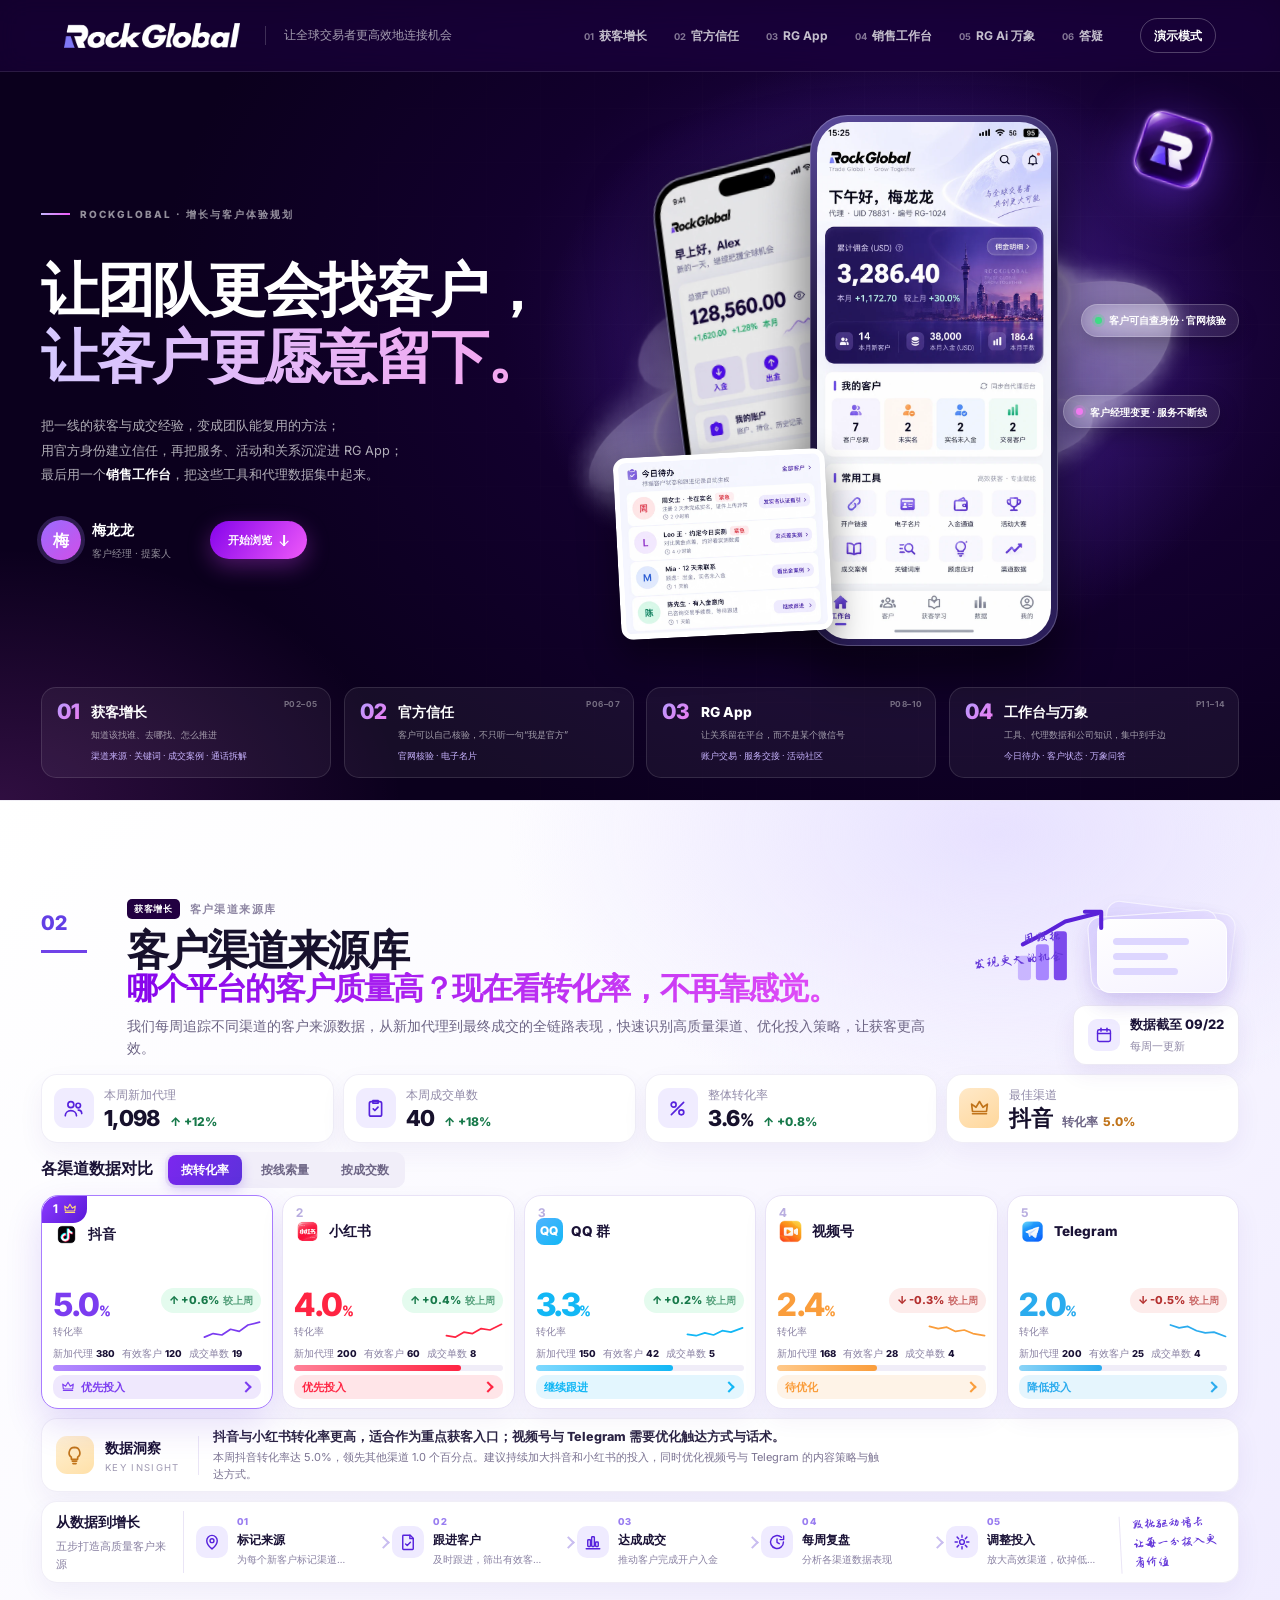
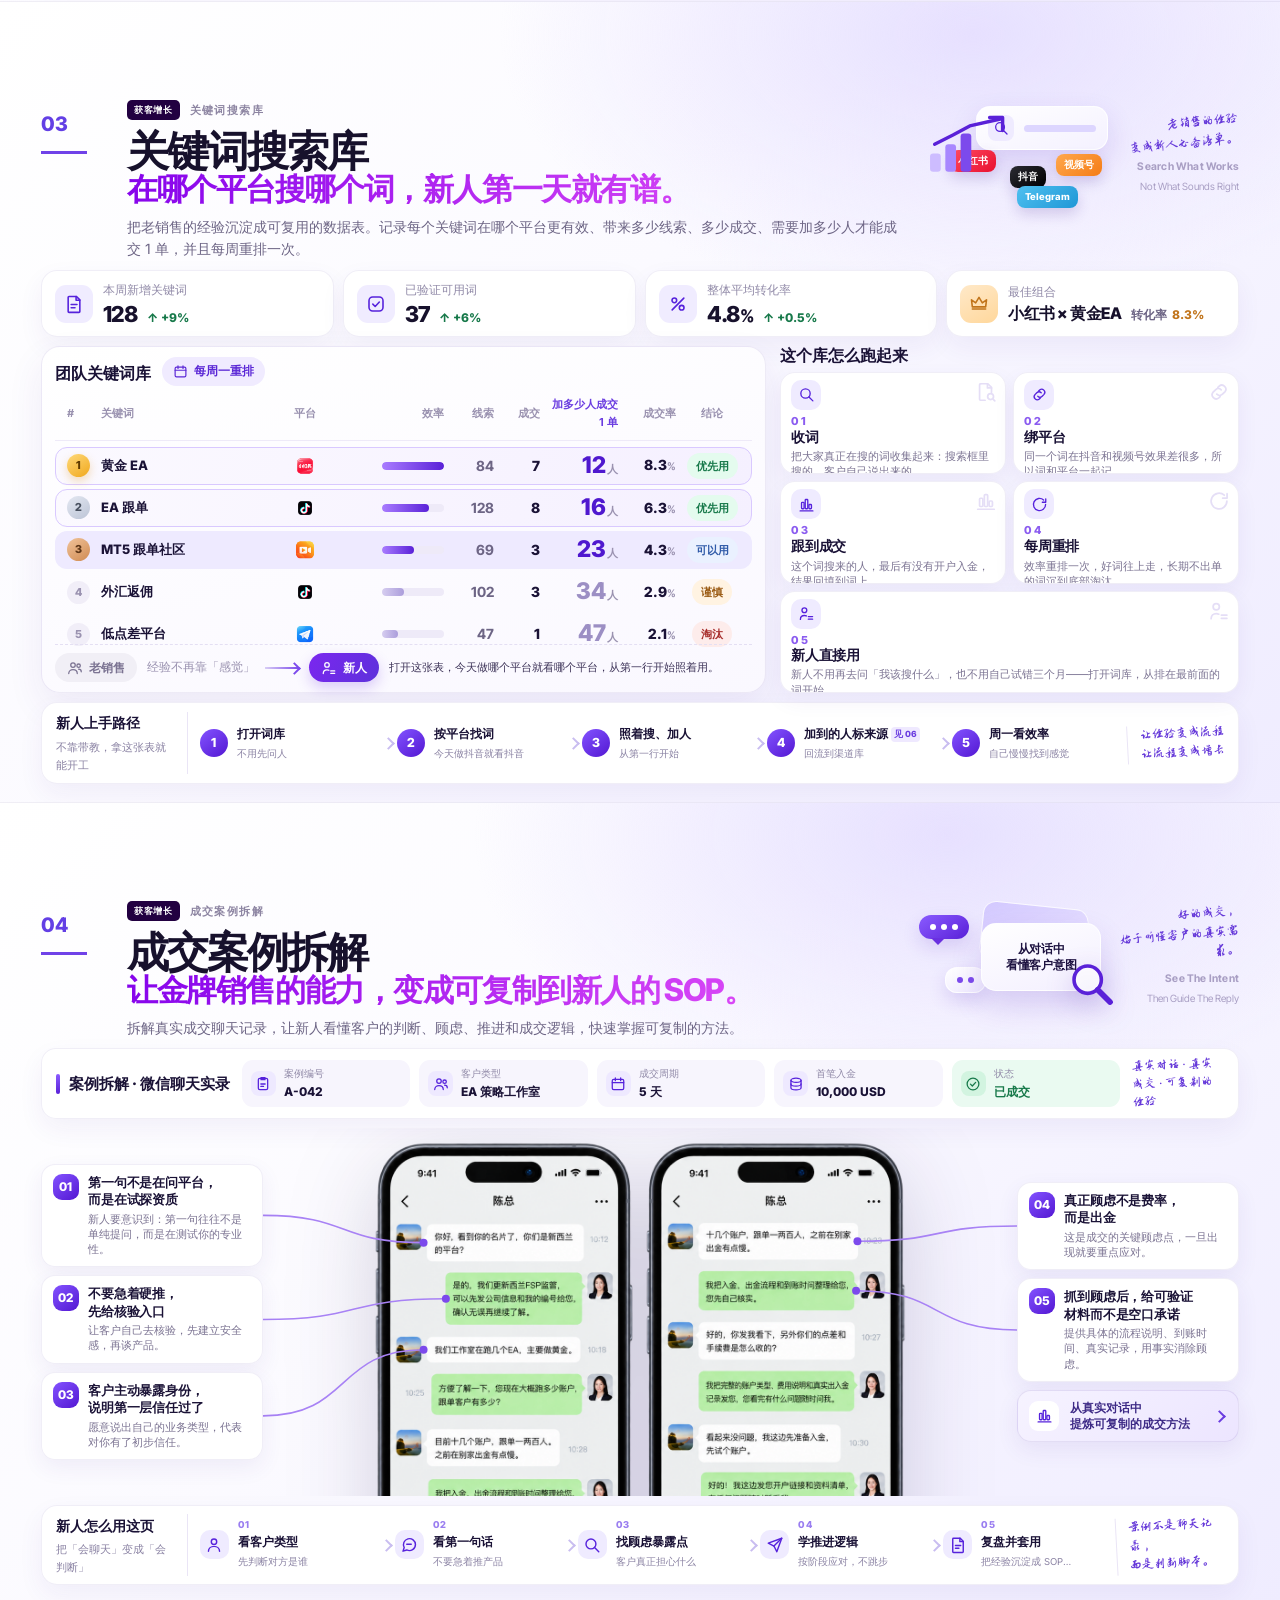
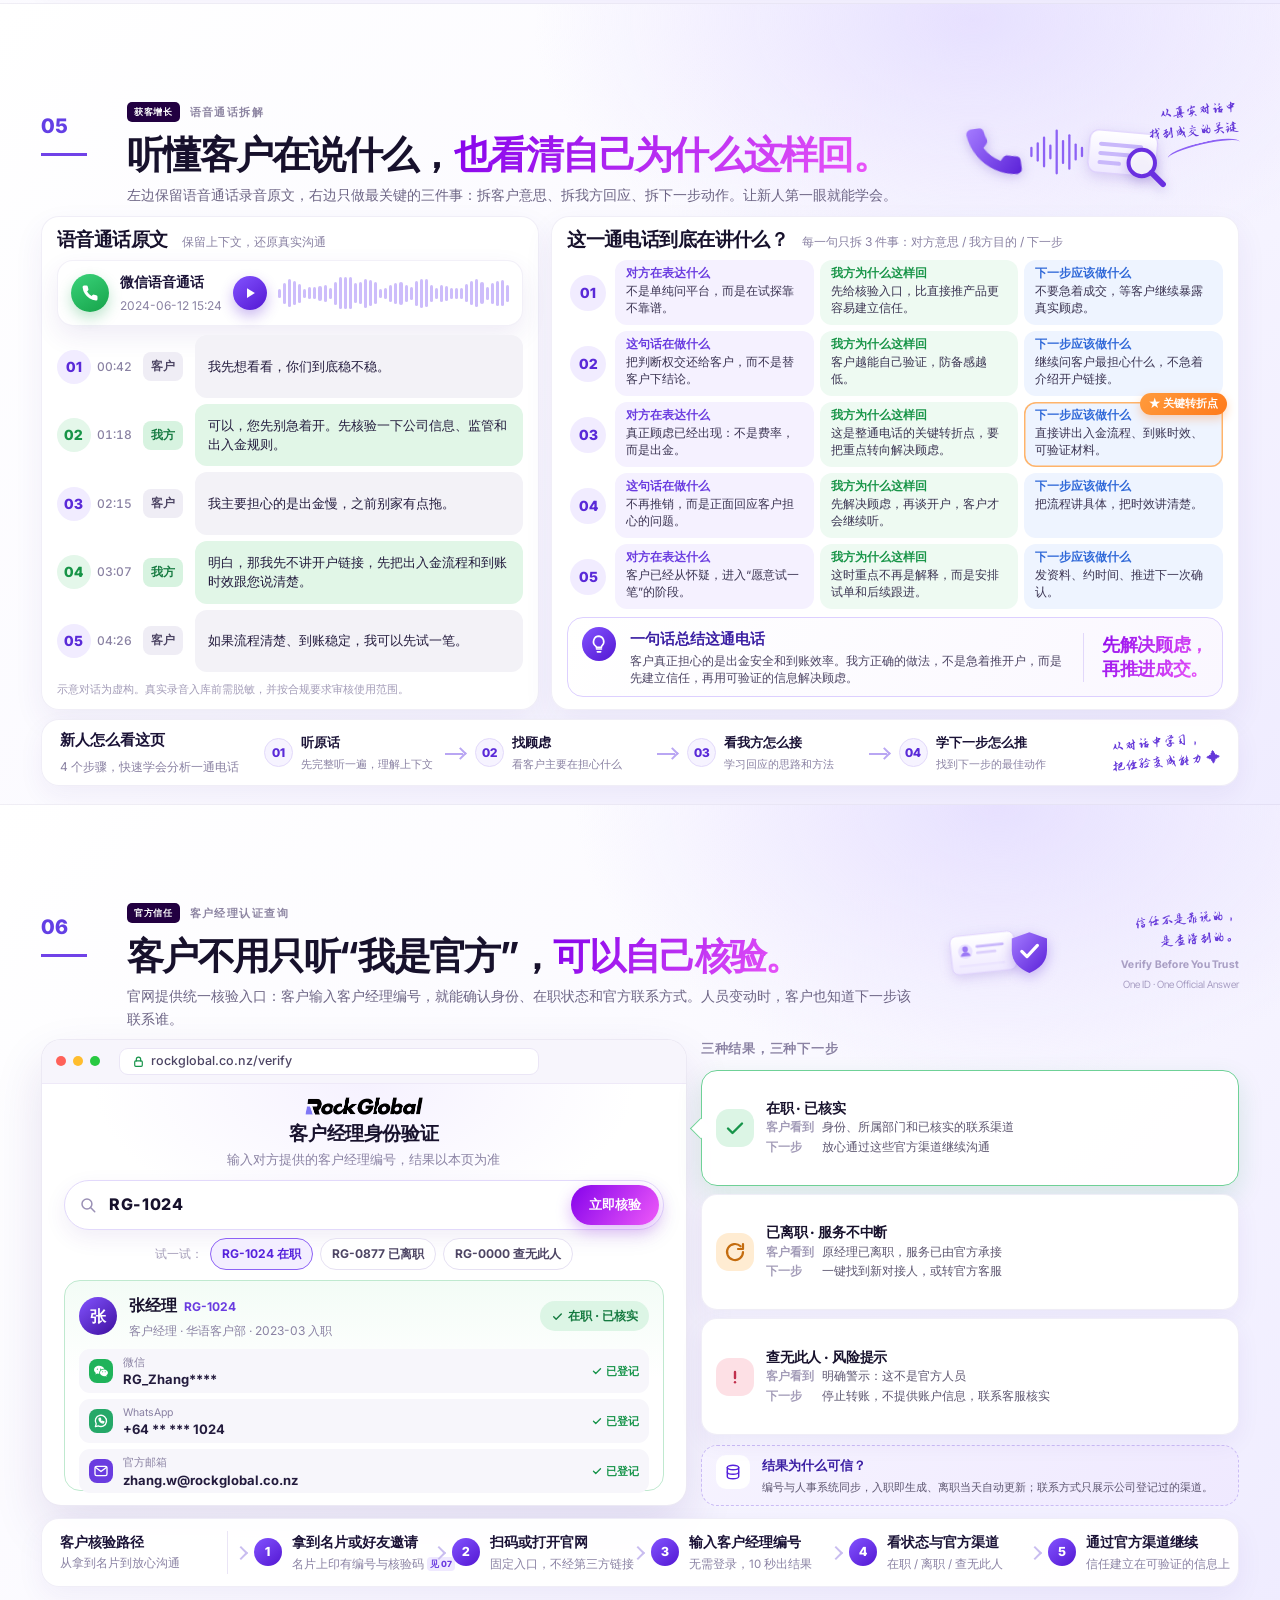
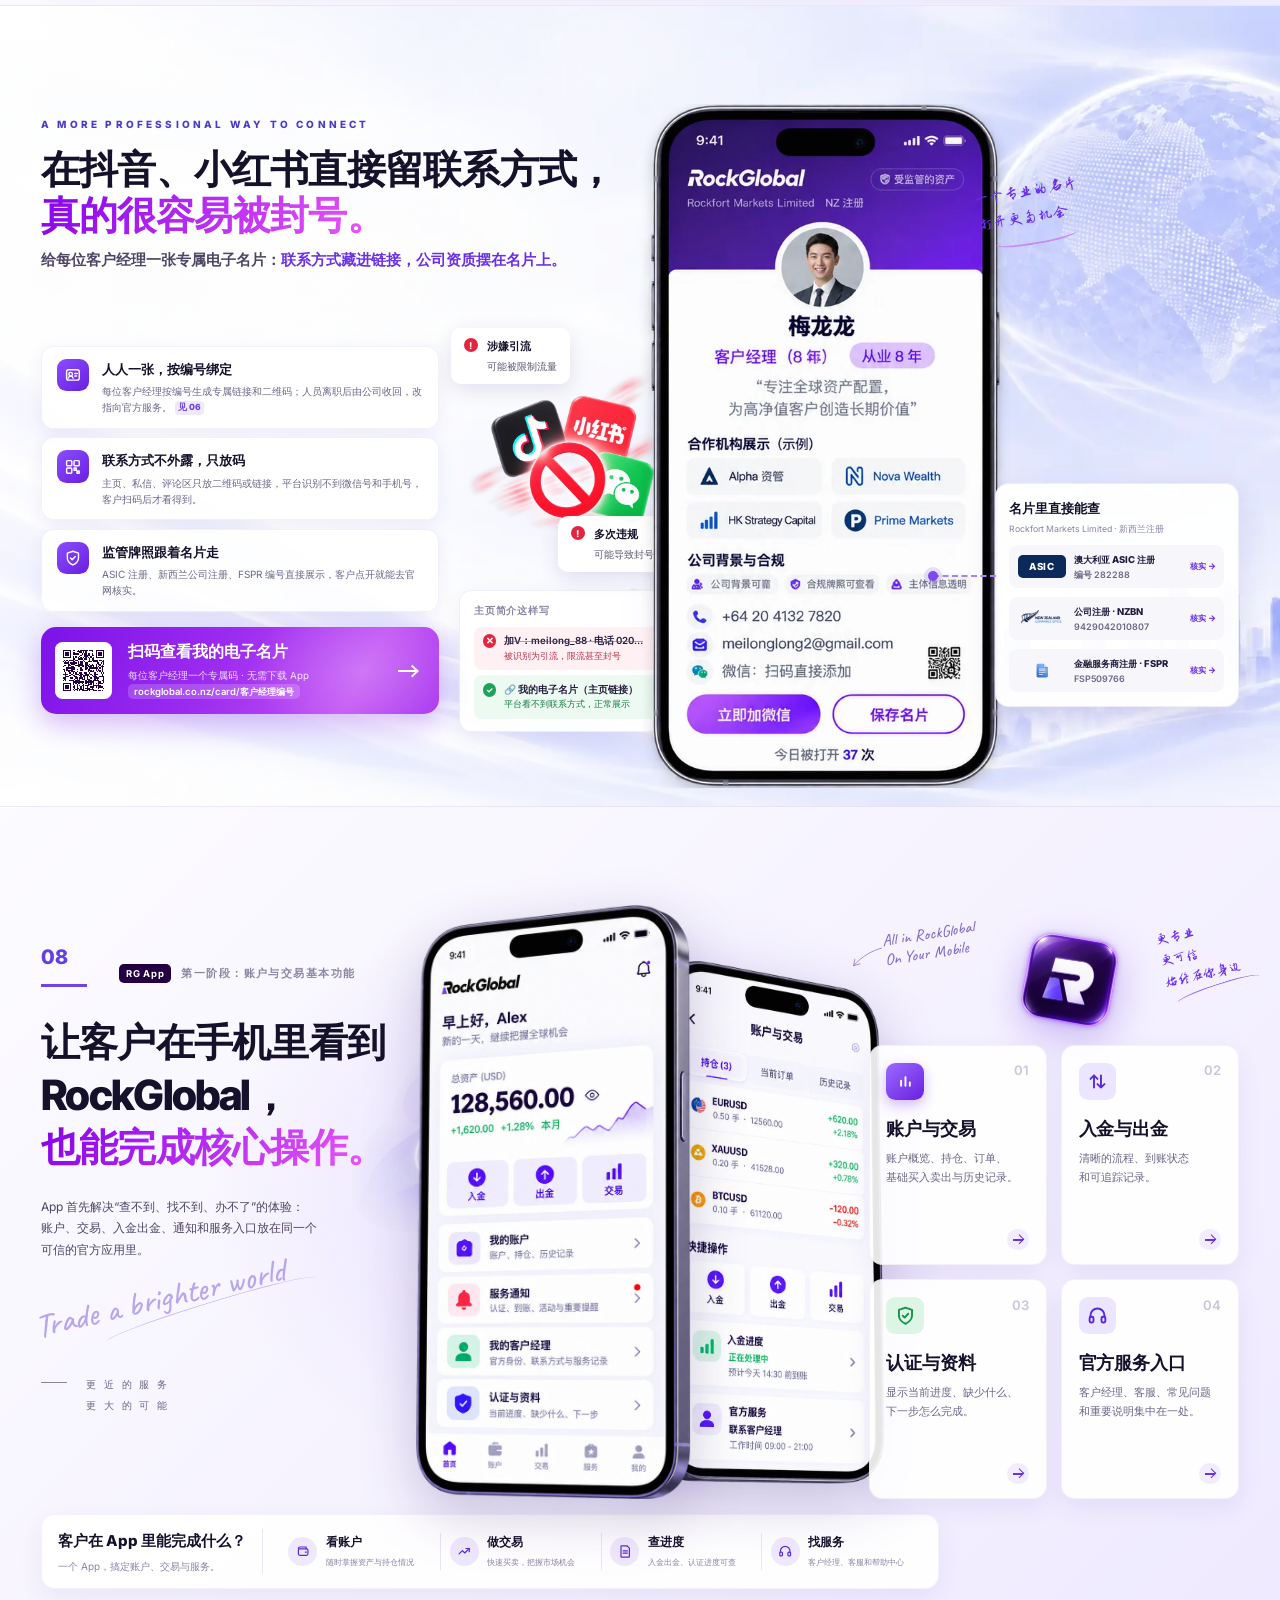
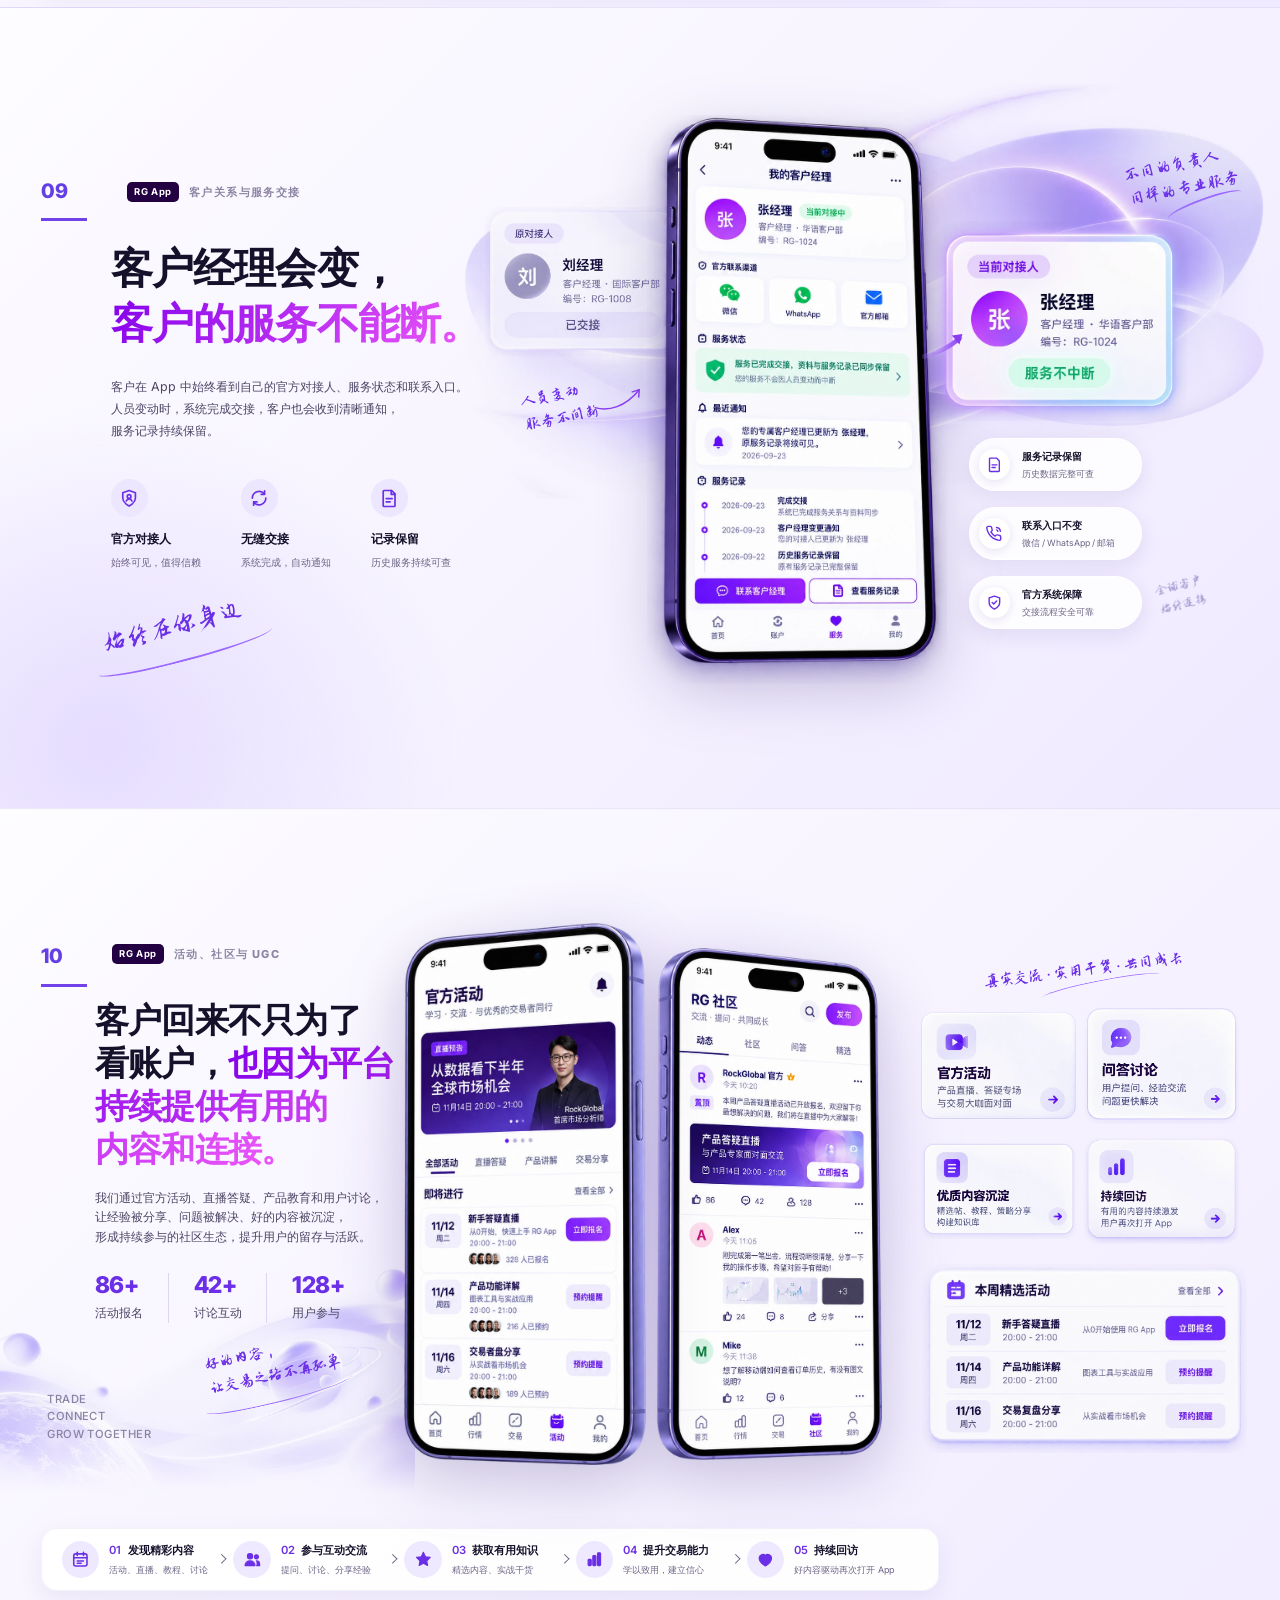
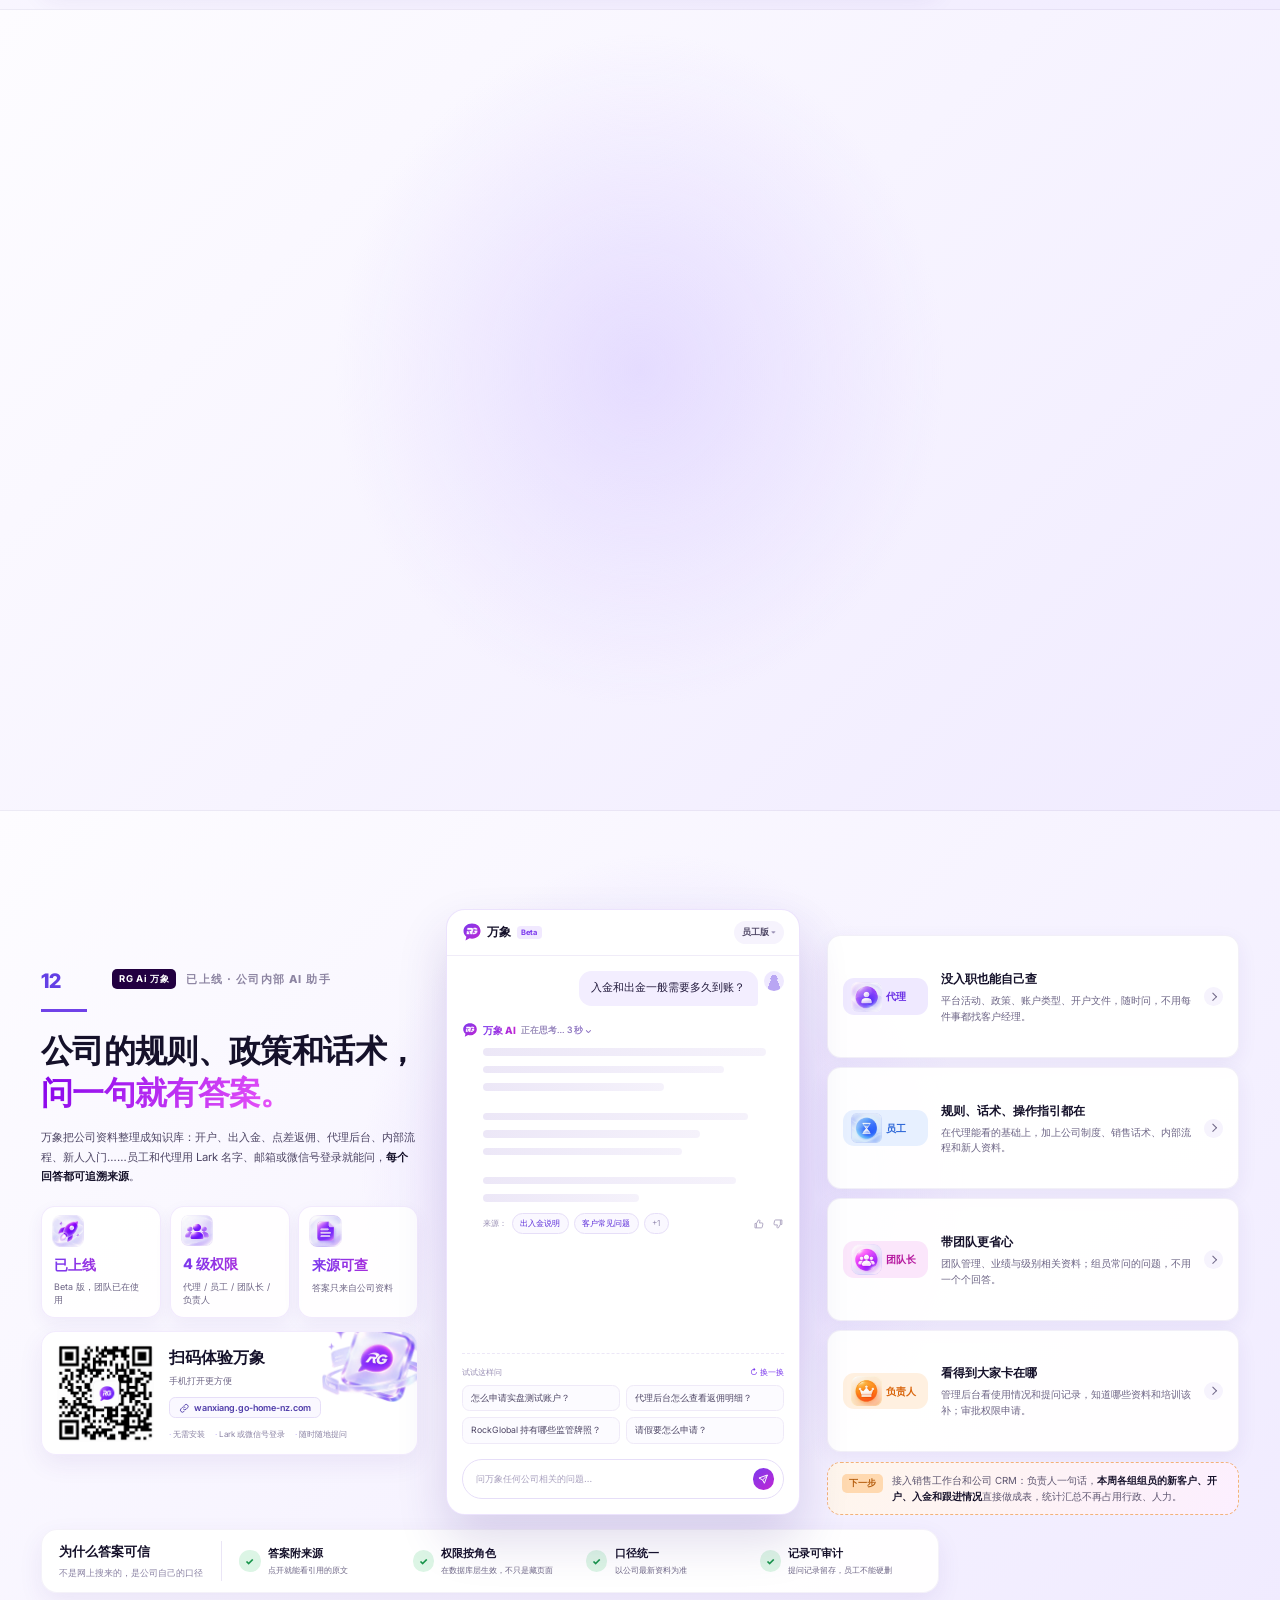
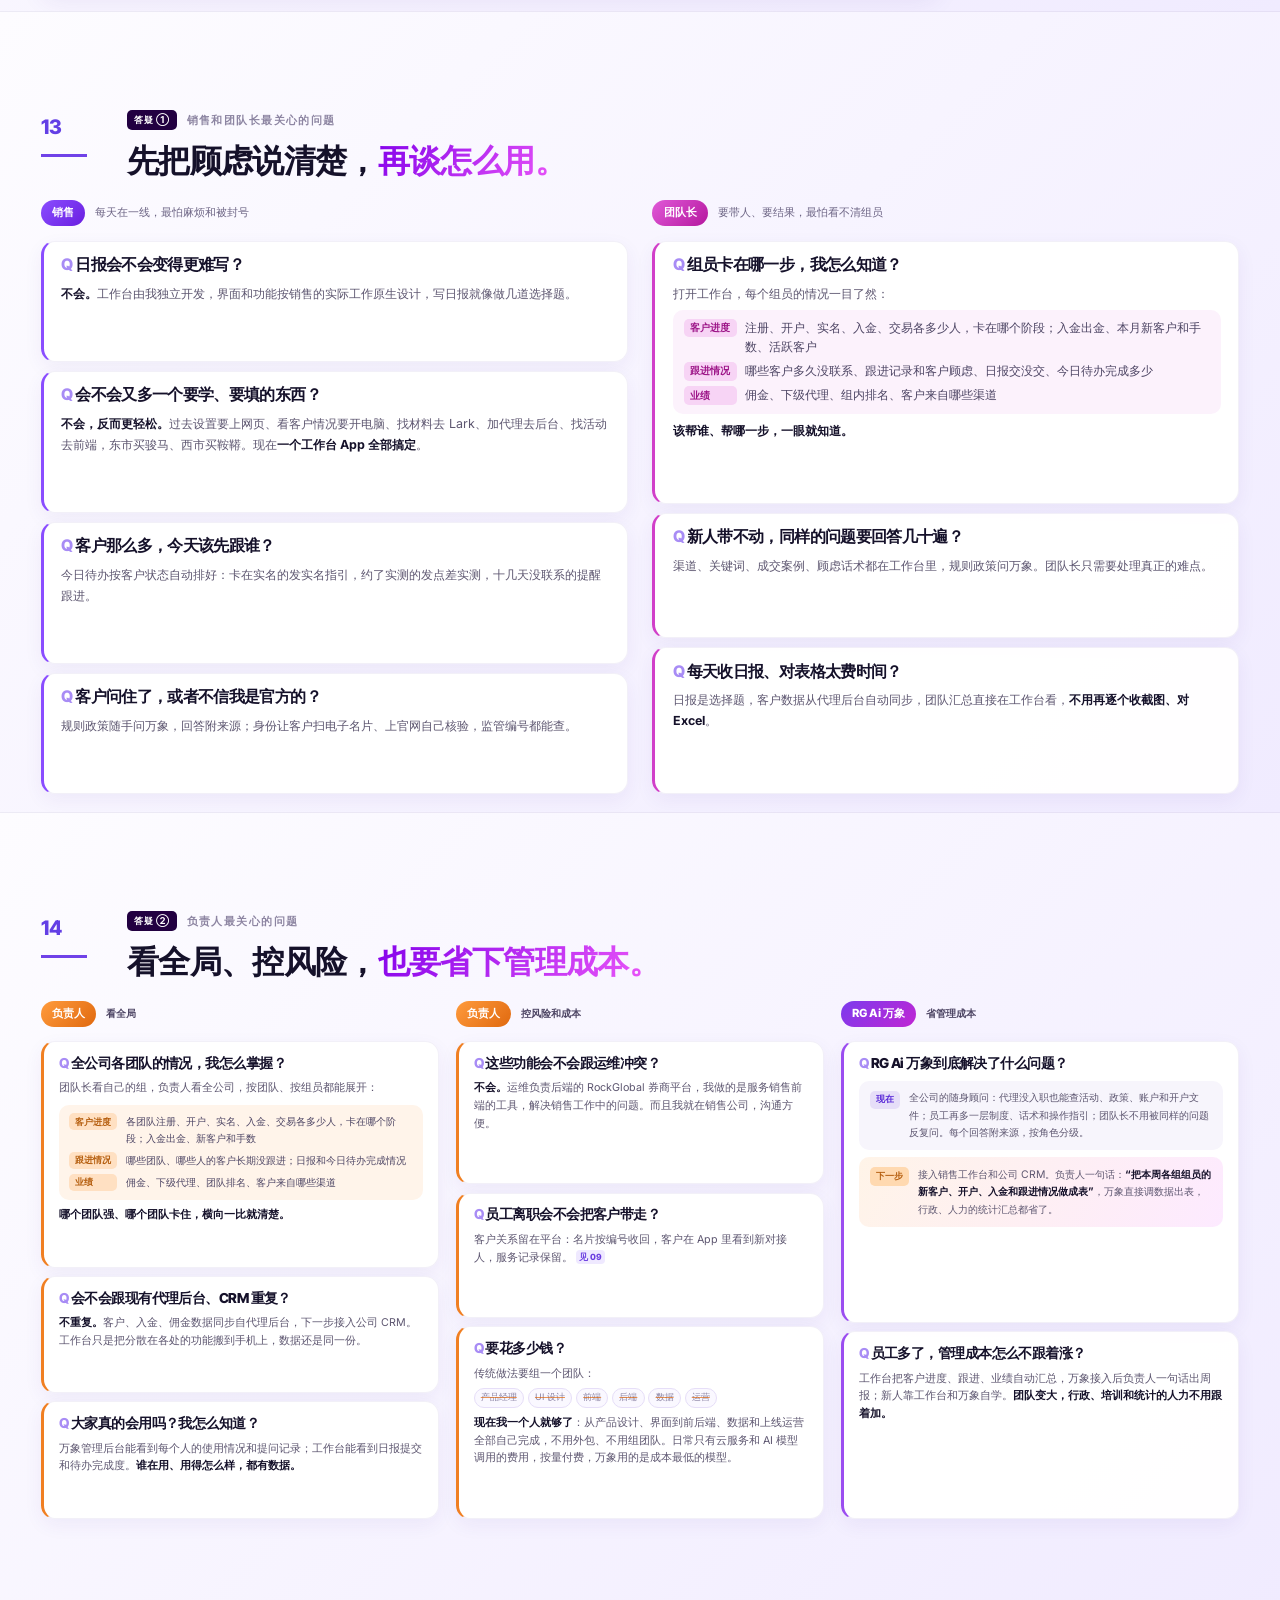
==== commit e1b8d7d9: "Update page 4 subtitle to the SOP framing Co-Authored-By: Claude Opus 5.5 <noreply@anthropic.com>" ====
--- a/index.html
+++ b/index.html
@@ -353,7 +353,7 @@
       <div class="dk-head-no"><b>04</b><i></i></div>
       <div class="dk-head-copy">
         <div class="eyebrow"><b>获客增长</b><span>成交案例拆解</span></div>
-        <h2 class="dk-title"><strong>成交案例拆解</strong><em>把老销售的判断过程，直接做成新人能照着学的案例。</em></h2>
+        <h2 class="dk-title"><strong>成交案例拆解</strong><em>让金牌销售的能力，变成可复制到新人的 SOP。</em></h2>
         <p class="dk-desc">拆解真实成交聊天记录，让新人看懂客户的判断、顾虑、推进和成交逻辑，快速掌握可复制的方法。</p>
       </div>
       <aside class="g4-head-side">
